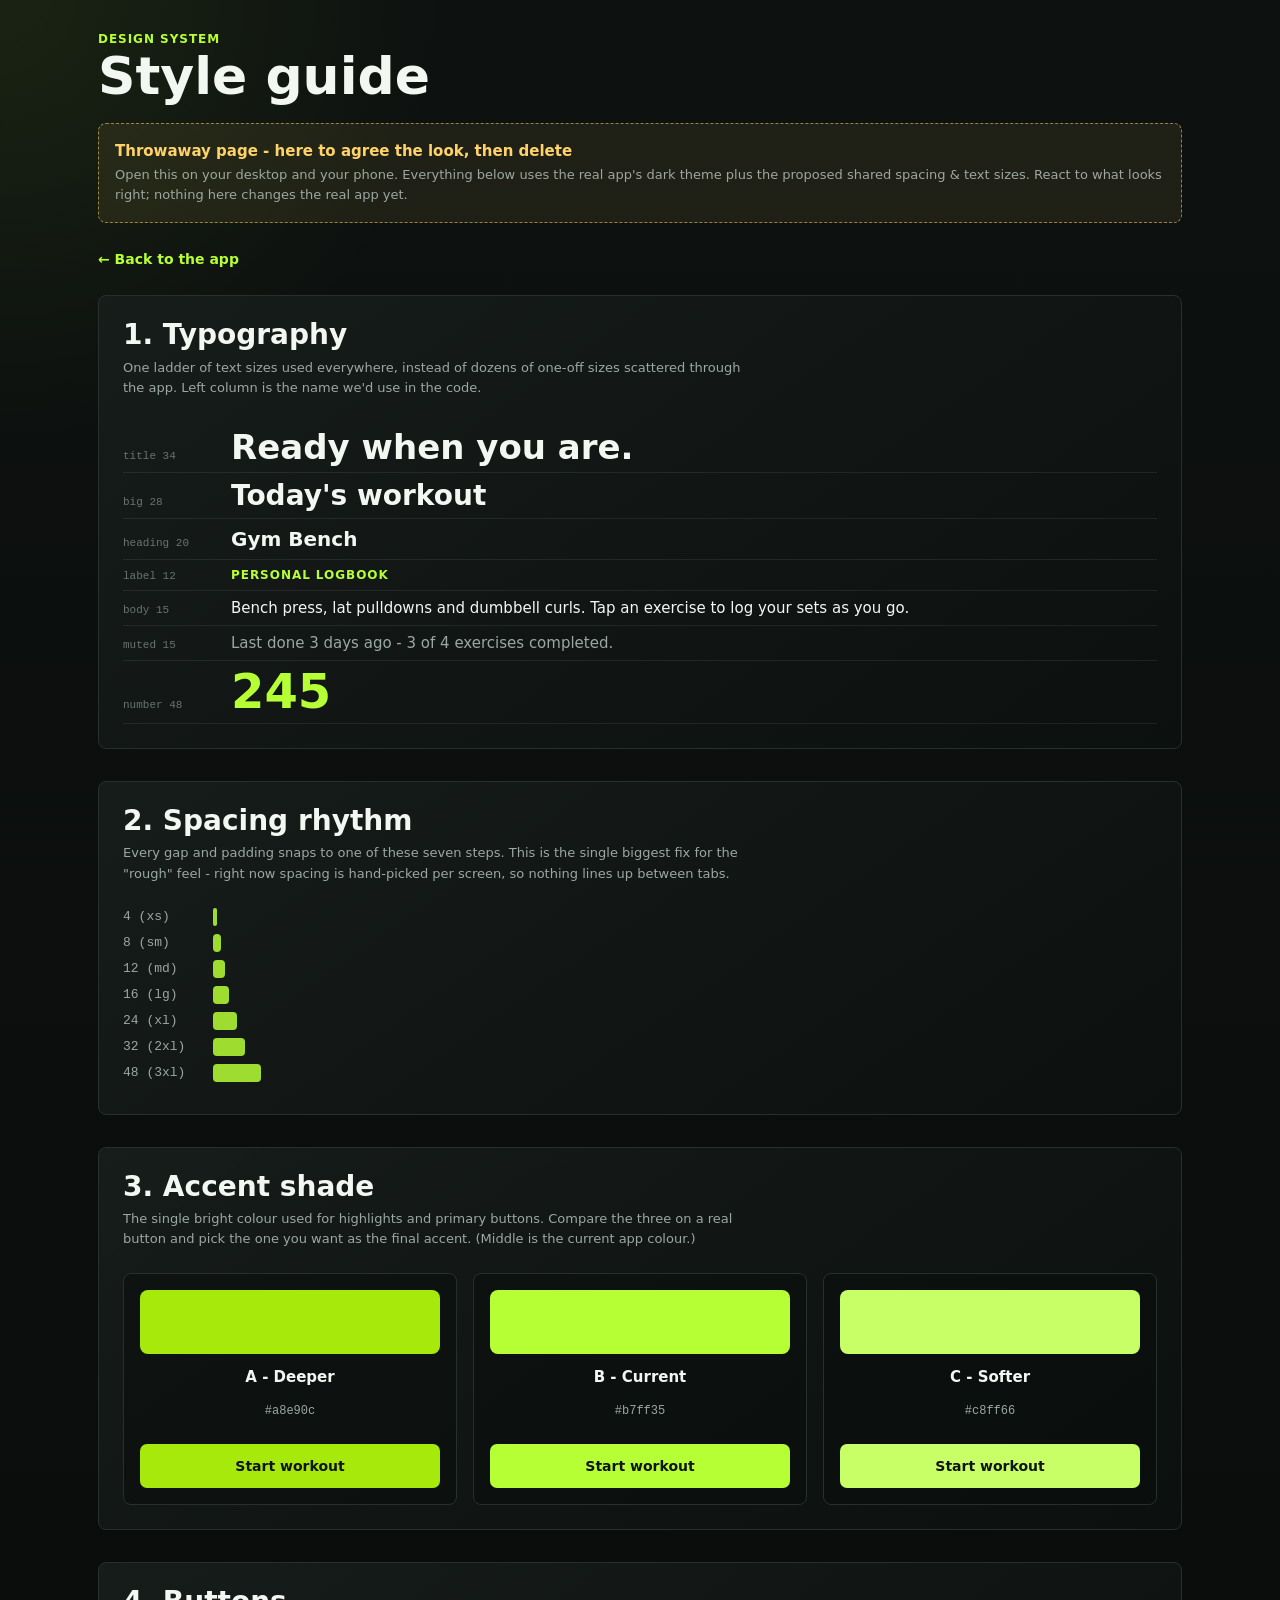
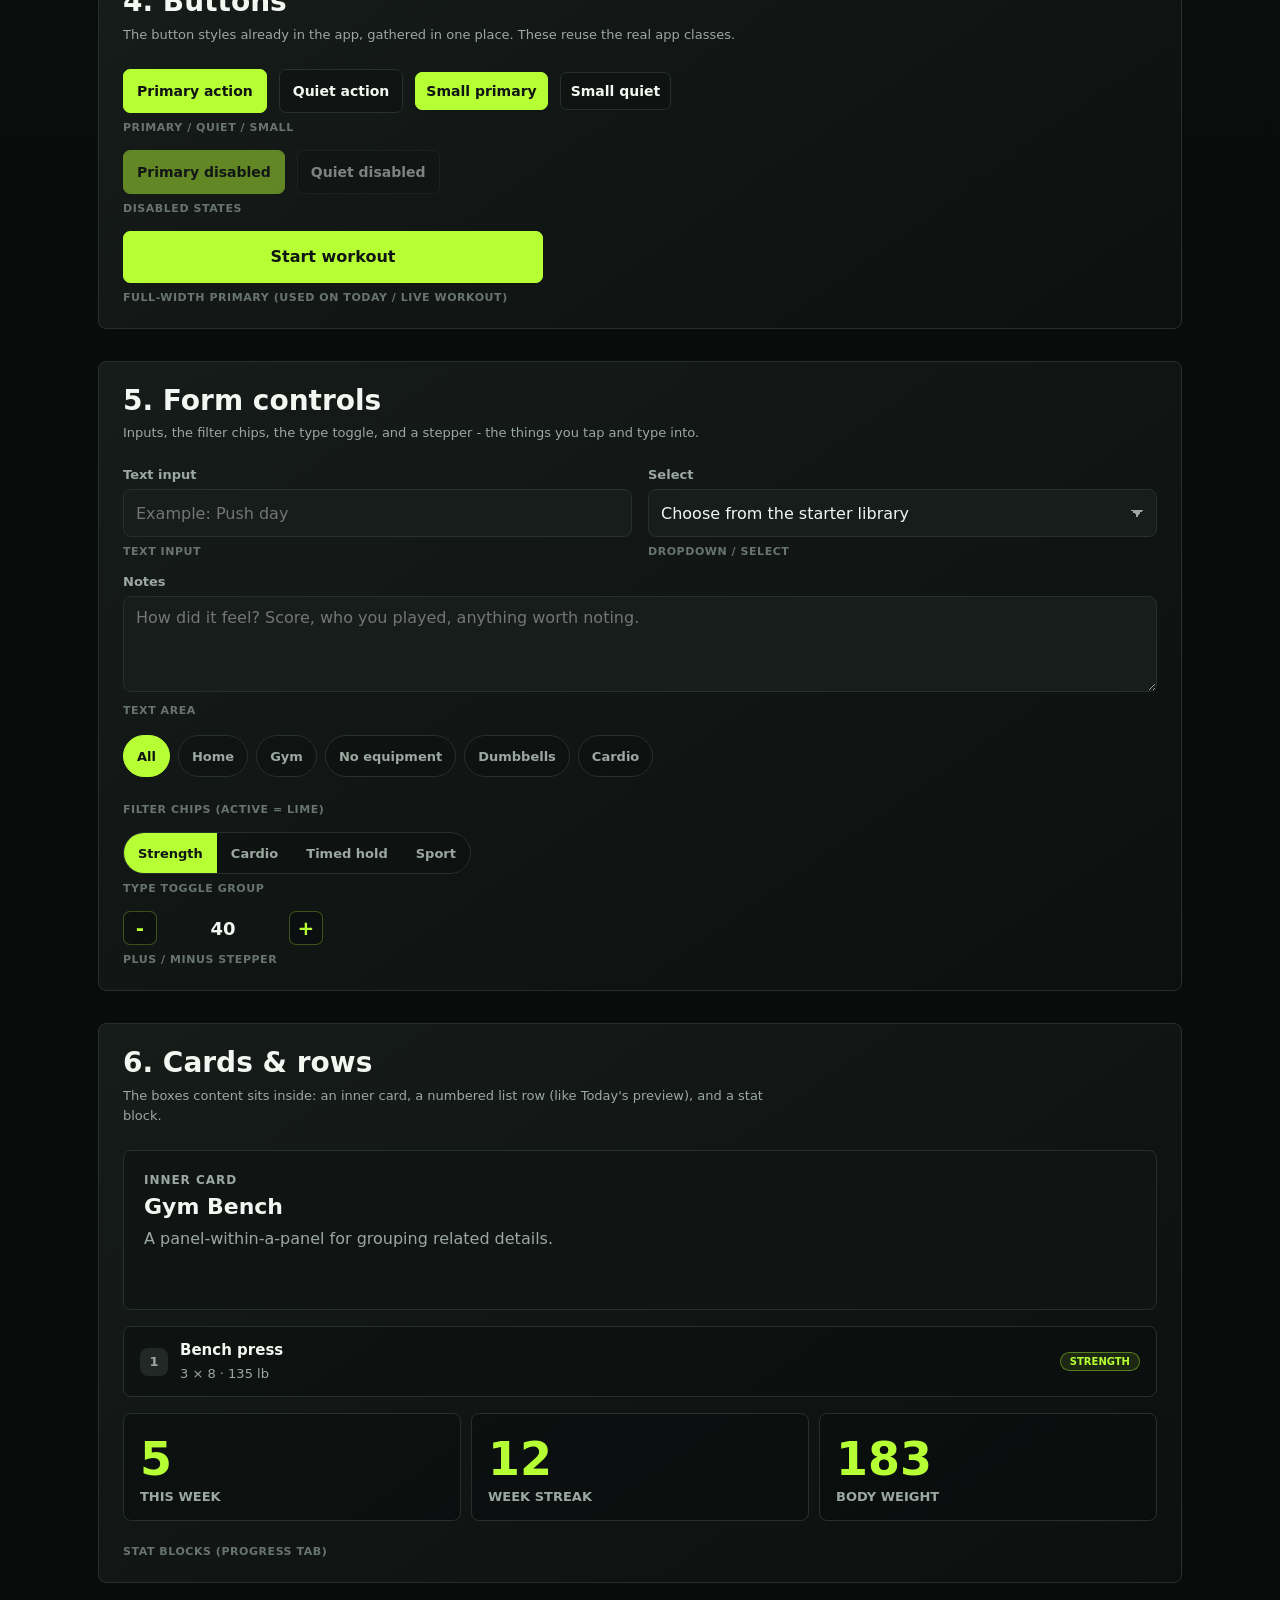
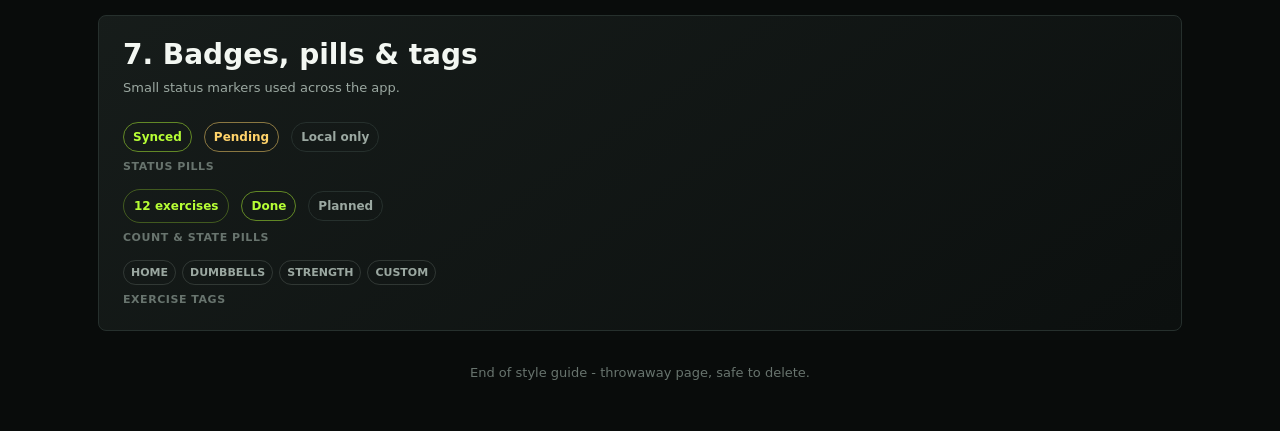
==== styleguide.html @ 44671d29 "Add throwaway style-guide page + temporary in-app banner Step 10 design-system slice: a deletable st" ====
<!doctype html>
<html lang="en">
<head>
  <meta charset="utf-8">
  <meta name="viewport" content="width=device-width, initial-scale=1, viewport-fit=cover">
  <title>Style guide (throwaway) - Training Book</title>
  <meta name="theme-color" content="#101413">
  <!--
    ============================================================
    THROWAWAY STYLE-GUIDE PAGE - DELETE AFTER SIGN-OFF.
    This file is NOT part of the real app. It exists only so
    Daniel can agree the shared design tokens (spacing, text
    sizes, accent shade, button/card/form styles) on desktop
    and phone before they are rolled out screen by screen.
    To remove later: delete this file AND the temporary
    "View style guide" banner block in index.html.
    ============================================================
  -->
  <link rel="stylesheet" href="styles.css?v=2026.06.20-styleguide">
  <style>
    /* ---- Proposed shared tokens (the whole point of this page) ---- */
    :root {
      /* Spacing rhythm - everything snaps to one of these */
      --sg-space-1: 4px;
      --sg-space-2: 8px;
      --sg-space-3: 12px;
      --sg-space-4: 16px;
      --sg-space-5: 24px;
      --sg-space-6: 32px;
      --sg-space-7: 48px;

      /* Text-size scale */
      --sg-text-label: 12px;
      --sg-text-small: 13px;
      --sg-text-body: 15px;
      --sg-text-heading: 20px;
      --sg-text-bigheading: 28px;
      --sg-text-title: 34px;
      --sg-text-number: 48px;
    }

    /* page chrome */
    .sg-banner {
      display: flex;
      flex-wrap: wrap;
      align-items: center;
      justify-content: space-between;
      gap: var(--sg-space-3);
      margin-bottom: var(--sg-space-5);
      padding: var(--sg-space-4);
      border: 1px dashed rgba(255, 211, 106, 0.55);
      border-radius: 8px;
      background: rgba(255, 211, 106, 0.08);
    }
    .sg-banner p { margin: 0; }
    .sg-banner .sg-banner-title {
      color: #ffd36a;
      font-weight: 800;
      font-size: var(--sg-text-body);
    }
    .sg-banner .sg-banner-sub {
      color: var(--muted);
      font-size: var(--sg-text-small);
      margin-top: 2px;
    }

    .sg-section {
      margin: 0 0 var(--sg-space-6);
      padding: var(--sg-space-5);
      border: 1px solid var(--line);
      border-radius: 8px;
      background: linear-gradient(145deg, rgba(23, 29, 27, 0.96), rgba(12, 16, 15, 0.98));
    }
    .sg-section > h2 {
      margin: 0 0 var(--sg-space-2);
      font-size: var(--sg-text-bigheading);
      line-height: 1.05;
    }
    .sg-section > .sg-note {
      margin: 0 0 var(--sg-space-5);
      color: var(--muted);
      font-size: var(--sg-text-small);
      max-width: 640px;
    }

    /* a small caption under each demo element */
    .sg-cap {
      display: block;
      margin-top: var(--sg-space-2);
      color: var(--dim);
      font-size: 11px;
      font-weight: 750;
      text-transform: uppercase;
      letter-spacing: 0.05em;
    }

    .sg-row {
      display: flex;
      flex-wrap: wrap;
      align-items: center;
      gap: var(--sg-space-3);
    }
    .sg-stack { display: grid; gap: var(--sg-space-4); }

    /* two-up grid that collapses to one column on phones */
    .sg-grid2 {
      display: grid;
      grid-template-columns: repeat(auto-fit, minmax(260px, 1fr));
      gap: var(--sg-space-4);
    }

    /* typography ladder rows */
    .sg-type-row {
      display: grid;
      grid-template-columns: 92px minmax(0, 1fr);
      gap: var(--sg-space-4);
      align-items: baseline;
      padding: var(--sg-space-2) 0;
      border-bottom: 1px solid rgba(155, 168, 161, 0.12);
    }
    .sg-type-row code {
      color: var(--dim);
      font-size: 11px;
      font-family: ui-monospace, Consolas, monospace;
    }
    .t-title { font-size: var(--sg-text-title); font-weight: 850; line-height: 1; }
    .t-bigheading { font-size: var(--sg-text-bigheading); font-weight: 800; line-height: 1.05; }
    .t-heading { font-size: var(--sg-text-heading); font-weight: 800; }
    .t-body { font-size: var(--sg-text-body); color: var(--text); }
    .t-muted { font-size: var(--sg-text-body); color: var(--muted); }
    .t-label { font-size: var(--sg-text-label); font-weight: 800; letter-spacing: 0.08em; text-transform: uppercase; color: var(--accent); }
    .t-number { font-size: var(--sg-text-number); font-weight: 850; color: var(--accent); line-height: 0.95; }

    /* spacing swatches */
    .sg-space-row {
      display: flex;
      align-items: center;
      gap: var(--sg-space-3);
      margin-bottom: var(--sg-space-2);
    }
    .sg-space-bar {
      height: 18px;
      border-radius: 4px;
      background: var(--accent);
      opacity: 0.85;
    }
    .sg-space-row code {
      color: var(--muted);
      font-size: var(--sg-text-small);
      font-family: ui-monospace, Consolas, monospace;
      min-width: 78px;
    }

    /* accent comparison swatches */
    .sg-accent-card {
      padding: var(--sg-space-4);
      border: 1px solid var(--line);
      border-radius: 8px;
      background: rgba(9, 12, 11, 0.5);
      text-align: center;
    }
    .sg-accent-chip {
      height: 64px;
      border-radius: 8px;
      margin-bottom: var(--sg-space-3);
    }
    .sg-accent-card button {
      width: 100%;
      min-height: 44px;
      border: none;
      border-radius: 7px;
      color: #101413;
      font-weight: 800;
      font-size: 14px;
      cursor: pointer;
    }
    .sg-accent-name { font-weight: 800; font-size: var(--sg-text-body); margin: 0 0 2px; }
    .sg-accent-hex { color: var(--muted); font-size: 12px; font-family: ui-monospace, Consolas, monospace; }

    /* list row sample */
    .sg-listrow {
      display: flex;
      align-items: center;
      gap: var(--sg-space-3);
      padding: var(--sg-space-3) var(--sg-space-4);
      border: 1px solid var(--line);
      border-radius: 8px;
      background: rgba(9, 12, 11, 0.44);
    }
    .sg-listrow .sg-listrow-num {
      flex: 0 0 auto;
      width: 28px; height: 28px;
      display: grid; place-items: center;
      border-radius: 8px;
      background: rgba(155, 168, 161, 0.14);
      color: var(--muted);
      font-weight: 800; font-size: 13px;
    }
    .sg-listrow .sg-listrow-main { min-width: 0; flex: 1; }
    .sg-listrow .sg-listrow-name { margin: 0; font-weight: 700; font-size: var(--sg-text-body); }
    .sg-listrow .sg-listrow-meta { margin: 2px 0 0; color: var(--muted); font-size: var(--sg-text-small); }

    /* a demo stepper that mirrors the app's stepper */
    .sg-stepper {
      display: grid;
      grid-template-columns: 34px minmax(0, 1fr) 34px;
      gap: var(--sg-space-2);
      align-items: center;
      max-width: 200px;
    }
    .sg-stepper button {
      min-height: 34px;
      border: 1px solid rgba(183, 255, 53, 0.28);
      border-radius: 7px;
      background: rgba(9, 12, 11, 0.55);
      color: var(--accent);
      font-size: 20px; font-weight: 900;
      cursor: pointer;
    }
    .sg-stepper strong { text-align: center; font-size: 18px; font-weight: 900; }

    .sg-toplink { margin-bottom: var(--sg-space-5); }
  </style>
</head>
<body>
  <div class="app-shell" style="padding-bottom:48px;">

    <header class="topbar">
      <div>
        <p class="eyebrow">Design system</p>
        <h1>Style guide</h1>
      </div>
    </header>

    <div class="sg-banner">
      <div>
        <p class="sg-banner-title">Throwaway page - here to agree the look, then delete</p>
        <p class="sg-banner-sub">Open this on your desktop and your phone. Everything below uses the real app's dark theme plus the proposed shared spacing &amp; text sizes. React to what looks right; nothing here changes the real app yet.</p>
      </div>
    </div>

    <p class="sg-toplink"><a class="lw-back" href="index.html" style="color:var(--accent);font-weight:800;text-decoration:none;">&larr; Back to the app</a></p>

    <!-- 1. TYPOGRAPHY -->
    <section class="sg-section">
      <h2>1. Typography</h2>
      <p class="sg-note">One ladder of text sizes used everywhere, instead of dozens of one-off sizes scattered through the app. Left column is the name we'd use in the code.</p>
      <div class="sg-type-row"><code>title 34</code><div class="t-title">Ready when you are.</div></div>
      <div class="sg-type-row"><code>big 28</code><div class="t-bigheading">Today's workout</div></div>
      <div class="sg-type-row"><code>heading 20</code><div class="t-heading">Gym Bench</div></div>
      <div class="sg-type-row"><code>label 12</code><div class="t-label">Personal logbook</div></div>
      <div class="sg-type-row"><code>body 15</code><div class="t-body">Bench press, lat pulldowns and dumbbell curls. Tap an exercise to log your sets as you go.</div></div>
      <div class="sg-type-row"><code>muted 15</code><div class="t-muted">Last done 3 days ago - 3 of 4 exercises completed.</div></div>
      <div class="sg-type-row"><code>number 48</code><div class="t-number">245</div></div>
    </section>

    <!-- 2. SPACING -->
    <section class="sg-section">
      <h2>2. Spacing rhythm</h2>
      <p class="sg-note">Every gap and padding snaps to one of these seven steps. This is the single biggest fix for the "rough" feel - right now spacing is hand-picked per screen, so nothing lines up between tabs.</p>
      <div class="sg-space-row"><code>4 (xs)</code><div class="sg-space-bar" style="width:4px;"></div></div>
      <div class="sg-space-row"><code>8 (sm)</code><div class="sg-space-bar" style="width:8px;"></div></div>
      <div class="sg-space-row"><code>12 (md)</code><div class="sg-space-bar" style="width:12px;"></div></div>
      <div class="sg-space-row"><code>16 (lg)</code><div class="sg-space-bar" style="width:16px;"></div></div>
      <div class="sg-space-row"><code>24 (xl)</code><div class="sg-space-bar" style="width:24px;"></div></div>
      <div class="sg-space-row"><code>32 (2xl)</code><div class="sg-space-bar" style="width:32px;"></div></div>
      <div class="sg-space-row"><code>48 (3xl)</code><div class="sg-space-bar" style="width:48px;"></div></div>
    </section>

    <!-- 3. ACCENT -->
    <section class="sg-section">
      <h2>3. Accent shade</h2>
      <p class="sg-note">The single bright colour used for highlights and primary buttons. Compare the three on a real button and pick the one you want as the final accent. (Middle is the current app colour.)</p>
      <div class="sg-grid2">
        <div class="sg-accent-card">
          <div class="sg-accent-chip" style="background:#a8e90c;"></div>
          <p class="sg-accent-name">A - Deeper</p>
          <p class="sg-accent-hex">#a8e90c</p>
          <div style="height:12px;"></div>
          <button style="background:#a8e90c;">Start workout</button>
        </div>
        <div class="sg-accent-card">
          <div class="sg-accent-chip" style="background:#b7ff35;"></div>
          <p class="sg-accent-name">B - Current</p>
          <p class="sg-accent-hex">#b7ff35</p>
          <div style="height:12px;"></div>
          <button style="background:#b7ff35;">Start workout</button>
        </div>
        <div class="sg-accent-card">
          <div class="sg-accent-chip" style="background:#c8ff66;"></div>
          <p class="sg-accent-name">C - Softer</p>
          <p class="sg-accent-hex">#c8ff66</p>
          <div style="height:12px;"></div>
          <button style="background:#c8ff66;">Start workout</button>
        </div>
      </div>
    </section>

    <!-- 4. BUTTONS -->
    <section class="sg-section">
      <h2>4. Buttons</h2>
      <p class="sg-note">The button styles already in the app, gathered in one place. These reuse the real app classes.</p>
      <div class="sg-stack">
        <div>
          <div class="sg-row">
            <button class="primary-button" type="button">Primary action</button>
            <button class="quiet-button" type="button">Quiet action</button>
            <button class="primary-button small-button" type="button">Small primary</button>
            <button class="quiet-button small-button" type="button">Small quiet</button>
          </div>
          <span class="sg-cap">Primary / quiet / small</span>
        </div>
        <div>
          <div class="sg-row">
            <button class="primary-button" type="button" disabled>Primary disabled</button>
            <button class="quiet-button" type="button" disabled>Quiet disabled</button>
          </div>
          <span class="sg-cap">Disabled states</span>
        </div>
        <div>
          <button class="primary-button today-start-button" type="button" style="max-width:420px;">Start workout</button>
          <span class="sg-cap">Full-width primary (used on Today / live workout)</span>
        </div>
      </div>
    </section>

    <!-- 5. FORM CONTROLS -->
    <section class="sg-section">
      <h2>5. Form controls</h2>
      <p class="sg-note">Inputs, the filter chips, the type toggle, and a stepper - the things you tap and type into.</p>
      <div class="sg-grid2">
        <div>
          <label for="sg-input">Text input</label>
          <input id="sg-input" type="text" placeholder="Example: Push day" autocomplete="off">
          <span class="sg-cap">Text input</span>
        </div>
        <div>
          <label for="sg-select">Select</label>
          <select id="sg-select">
            <option>Choose from the starter library</option>
            <option>Bench press</option>
            <option>Lat pulldown</option>
          </select>
          <span class="sg-cap">Dropdown / select</span>
        </div>
      </div>

      <div style="margin-top:16px;">
        <label for="sg-textarea">Notes</label>
        <textarea id="sg-textarea" placeholder="How did it feel? Score, who you played, anything worth noting."></textarea>
        <span class="sg-cap">Text area</span>
      </div>

      <div style="margin-top:16px;">
        <div class="filter-strip" aria-label="Example filters">
          <button class="filter-chip is-active" type="button">All</button>
          <button class="filter-chip" type="button">Home</button>
          <button class="filter-chip" type="button">Gym</button>
          <button class="filter-chip" type="button">No equipment</button>
          <button class="filter-chip" type="button">Dumbbells</button>
          <button class="filter-chip" type="button">Cardio</button>
        </div>
        <span class="sg-cap">Filter chips (active = lime)</span>
      </div>

      <div style="margin-top:16px;">
        <div class="type-toggle" role="group" aria-label="Example type">
          <button type="button" class="type-option is-active">Strength</button>
          <button type="button" class="type-option">Cardio</button>
          <button type="button" class="type-option">Timed hold</button>
          <button type="button" class="type-option">Sport</button>
        </div>
        <span class="sg-cap">Type toggle group</span>
      </div>

      <div style="margin-top:16px;">
        <div class="sg-stepper">
          <button type="button">-</button>
          <strong>40</strong>
          <button type="button">+</button>
        </div>
        <span class="sg-cap">Plus / minus stepper</span>
      </div>
    </section>

    <!-- 6. CARDS, PANELS, LIST ROWS -->
    <section class="sg-section">
      <h2>6. Cards &amp; rows</h2>
      <p class="sg-note">The boxes content sits inside: an inner card, a numbered list row (like Today's preview), and a stat block.</p>
      <div class="sg-stack">
        <div class="preview-card">
          <p class="eyebrow">Inner card</p>
          <h3 style="margin-top:6px;">Gym Bench</h3>
          <p style="margin:6px 0 0;">A panel-within-a-panel for grouping related details.</p>
        </div>

        <div class="sg-listrow">
          <span class="sg-listrow-num">1</span>
          <div class="sg-listrow-main">
            <p class="sg-listrow-name">Bench press</p>
            <p class="sg-listrow-meta">3 &times; 8 &middot; 135 lb</p>
          </div>
          <span class="today-pv-tag" style="font-size:10px;font-weight:800;color:var(--accent);background:rgba(183,255,53,0.1);border:1px solid rgba(183,255,53,0.4);border-radius:999px;padding:3px 9px;">STRENGTH</span>
        </div>

        <div class="quick-stats" style="margin-top:0;">
          <div>
            <span class="stat-number">5</span>
            <span class="stat-label">This week</span>
          </div>
          <div>
            <span class="stat-number">12</span>
            <span class="stat-label">Week streak</span>
          </div>
          <div>
            <span class="stat-number">183</span>
            <span class="stat-label">Body weight</span>
          </div>
        </div>
        <span class="sg-cap">Stat blocks (Progress tab)</span>
      </div>
    </section>

    <!-- 7. BADGES / PILLS / TAGS -->
    <section class="sg-section">
      <h2>7. Badges, pills &amp; tags</h2>
      <p class="sg-note">Small status markers used across the app.</p>
      <div class="sg-stack">
        <div>
          <div class="sg-row">
            <span class="connection-badge good">Synced</span>
            <span class="connection-badge warn">Pending</span>
            <span class="connection-badge">Local only</span>
          </div>
          <span class="sg-cap">Status pills</span>
        </div>
        <div>
          <div class="sg-row">
            <span class="library-count">12 exercises</span>
            <span class="workout-card-status good">Done</span>
            <span class="workout-card-status">Planned</span>
          </div>
          <span class="sg-cap">Count &amp; state pills</span>
        </div>
        <div>
          <div class="tag-row">
            <span class="exercise-tag">Home</span>
            <span class="exercise-tag">Dumbbells</span>
            <span class="exercise-tag">Strength</span>
            <span class="exercise-tag">Custom</span>
          </div>
          <span class="sg-cap">Exercise tags</span>
        </div>
      </div>
    </section>

    <p style="text-align:center;color:var(--dim);font-size:13px;margin:8px 0 0;">End of style guide - throwaway page, safe to delete.</p>

  </div>
</body>
</html>
---- styles.css ----
:root {
  color-scheme: dark;
  --bg: #090c0b;
  --panel: #101413;
  --panel-2: #171d1b;
  --line: #26302d;
  --text: #f3f7f2;
  --muted: #9ba8a1;
  --dim: #68746e;
  --accent: #b7ff35;
  --accent-2: #74d95a;
  --danger: #ff6b6b;
  --shadow: 0 20px 70px rgba(0, 0, 0, 0.32);
  font-family: Inter, ui-sans-serif, system-ui, -apple-system, BlinkMacSystemFont, "Segoe UI", sans-serif;
}

* {
  box-sizing: border-box;
}

html {
  min-height: 100%;
  background: var(--bg);
}

body {
  min-height: 100%;
  margin: 0;
  background:
    radial-gradient(circle at top left, rgba(183, 255, 53, 0.08), transparent 28rem),
    linear-gradient(180deg, #0d1110 0%, var(--bg) 55%);
  color: var(--text);
}

button {
  font: inherit;
}

input,
textarea,
select {
  width: 100%;
  max-width: 100%;
  border: 1px solid var(--line);
  border-radius: 8px;
  background: var(--panel-2);
  color: var(--text);
  font: inherit;
  padding: 11px 12px;
}

input {
  min-height: 48px;
}

select {
  min-height: 48px;
  appearance: none;
  background:
    linear-gradient(45deg, transparent 50%, var(--muted) 50%) right 18px center / 7px 7px no-repeat,
    linear-gradient(135deg, var(--muted) 50%, transparent 50%) right 13px center / 7px 7px no-repeat,
    var(--panel-2);
}

textarea {
  min-height: 96px;
  resize: vertical;
}

label {
  display: block;
  margin-bottom: 7px;
  color: var(--muted);
  font-size: 13px;
  font-weight: 750;
}

.app-shell {
  width: min(1120px, 100%);
  min-height: 100svh;
  margin: 0 auto;
  padding: calc(18px + env(safe-area-inset-top)) 18px calc(92px + env(safe-area-inset-bottom));
}

.topbar {
  position: relative;
  display: flex;
  align-items: flex-start;
  justify-content: space-between;
  gap: 16px;
  margin-bottom: 22px;
}

.eyebrow,
.card-kicker,
.date-label {
  margin: 0;
  color: var(--accent);
  font-size: 12px;
  font-weight: 800;
  letter-spacing: 0.08em;
  text-transform: uppercase;
}

h1,
h2,
h3,
p {
  overflow-wrap: anywhere;
}

h1 {
  margin: 3px 0 0;
  font-size: clamp(30px, 7vw, 52px);
  line-height: 0.95;
  letter-spacing: 0;
}

h2 {
  margin: 10px 0 10px;
  font-size: clamp(32px, 8vw, 72px);
  line-height: 0.95;
  letter-spacing: 0;
}

h3 {
  margin: 8px 0 8px;
  font-size: 22px;
  line-height: 1.05;
  letter-spacing: 0;
}

p {
  line-height: 1.55;
}

.sync-menu {
  position: relative;
  display: grid;
  justify-items: end;
}

.sync-pill {
  display: inline-flex;
  align-items: center;
  gap: 8px;
  min-height: 34px;
  padding: 8px 11px;
  border: 1px solid var(--line);
  border-radius: 999px;
  background: rgba(16, 20, 19, 0.82);
  color: var(--muted);
  cursor: pointer;
  font-size: 13px;
  white-space: nowrap;
}

.sync-pill:disabled {
  cursor: wait;
  opacity: 0.78;
}

.sync-pill:focus-visible {
  outline: 2px solid var(--accent);
  outline-offset: 2px;
}

.sync-pill.good {
  border-color: rgba(183, 255, 53, 0.42);
  color: var(--text);
}

.sync-pill.warn {
  border-color: rgba(255, 211, 106, 0.5);
  color: #ffd36a;
}

.sync-dot {
  width: 8px;
  height: 8px;
  border-radius: 50%;
  background: var(--dim);
}

.sync-pill.good .sync-dot {
  background: var(--accent);
}

.sync-pill.warn .sync-dot {
  background: #ffd36a;
}

.sync-panel {
  position: absolute;
  z-index: 10;
  top: calc(100% + 10px);
  right: 0;
  width: min(360px, calc(100vw - 24px));
  padding: 14px;
  border: 1px solid var(--line);
  border-radius: 8px;
  background: rgba(16, 20, 19, 0.98);
  box-shadow: var(--shadow);
}

.sync-panel[hidden] {
  display: none;
}

.sync-panel-head {
  display: flex;
  align-items: flex-start;
  justify-content: space-between;
  gap: 12px;
  margin-bottom: 12px;
}

.sync-panel-head h2 {
  margin: 4px 0 0;
  font-size: 24px;
  line-height: 1;
}

.app-version {
  max-width: 148px;
  color: var(--muted);
  font-size: 11px;
  font-weight: 800;
  line-height: 1.25;
  text-align: right;
}

.sync-panel .sync-status {
  margin: 0 0 12px;
}

.sync-panel-actions {
  display: grid;
  grid-template-columns: repeat(2, minmax(0, 1fr));
  gap: 8px;
}

.sync-panel-foot {
  margin-top: 10px;
  padding-top: 10px;
  border-top: 1px solid rgba(155, 168, 161, 0.18);
}

.sync-panel-foot .quiet-button {
  width: 100%;
}

.sync-panel button:disabled {
  cursor: not-allowed;
  opacity: 0.45;
}

.screen-stack {
  display: grid;
}

.screen {
  display: none;
  grid-area: 1 / 1;
}

.screen.is-active {
  display: block;
}

.hero-panel,
.blank-panel,
.library-panel,
.log-panel,
.history-panel,
.plan-panel {
  border: 1px solid var(--line);
  border-radius: 8px;
  background: linear-gradient(145deg, rgba(23, 29, 27, 0.96), rgba(12, 16, 15, 0.98));
  box-shadow: var(--shadow);
}

.hero-panel {
  min-height: 390px;
  padding: clamp(22px, 6vw, 54px);
}

.hero-copy {
  max-width: 620px;
  margin: 0;
  color: var(--muted);
  font-size: 18px;
}

.quick-stats {
  display: grid;
  grid-template-columns: repeat(3, minmax(0, 1fr));
  gap: 10px;
  margin-top: 34px;
}

.quick-stats > div {
  min-height: 104px;
  padding: 16px;
  border: 1px solid var(--line);
  border-radius: 8px;
  background: rgba(9, 12, 11, 0.55);
}

.stat-number {
  display: block;
  color: var(--accent);
  font-size: clamp(34px, 8vw, 58px);
  font-weight: 850;
  line-height: 0.95;
}

.stat-label {
  display: block;
  margin-top: 7px;
  color: var(--muted);
  font-size: 13px;
  font-weight: 700;
  text-transform: uppercase;
}

.section-row {
  display: grid;
  grid-template-columns: repeat(2, minmax(0, 1fr));
  gap: 12px;
  margin-top: 12px;
}

.preview-card {
  min-height: 160px;
  padding: 20px;
  border: 1px solid var(--line);
  border-radius: 8px;
  background: var(--panel);
}

.preview-card p,
.blank-panel p {
  margin: 0;
  color: var(--muted);
}

.sync-test-panel {
  margin-top: 12px;
  padding: 20px;
  border: 1px solid var(--line);
  border-radius: 8px;
  background: var(--panel);
}

.panel-heading {
  display: flex;
  align-items: flex-start;
  justify-content: space-between;
  gap: 12px;
  margin-bottom: 16px;
}

.connection-badge {
  display: inline-flex;
  align-items: center;
  min-height: 30px;
  padding: 6px 9px;
  border: 1px solid var(--line);
  border-radius: 999px;
  color: var(--muted);
  font-size: 12px;
  font-weight: 800;
  white-space: nowrap;
}

.connection-badge.good {
  border-color: rgba(183, 255, 53, 0.48);
  color: var(--accent);
}

.connection-badge.warn {
  border-color: rgba(255, 211, 106, 0.5);
  color: #ffd36a;
}

.field-group {
  min-width: 0;
  margin-bottom: 14px;
}

.sync-grid {
  display: grid;
  grid-template-columns: minmax(0, 1fr) auto;
  gap: 12px;
  align-items: end;
}

.sync-actions {
  display: flex;
  gap: 8px;
}

.sync-actions-wide {
  flex-wrap: wrap;
  margin-top: 4px;
}

.primary-button,
.quiet-button {
  min-height: 44px;
  border: 1px solid var(--line);
  border-radius: 7px;
  font: inherit;
  font-size: 14px;
  font-weight: 800;
  cursor: pointer;
  padding: 10px 13px;
}

.primary-button {
  border-color: var(--accent);
  background: var(--accent);
  color: #101413;
}

.quiet-button {
  background: rgba(9, 12, 11, 0.35);
  color: var(--text);
}

.sync-status {
  min-height: 46px;
  margin-top: 14px;
  padding: 11px 12px;
  border-left: 3px solid var(--line);
  background: rgba(9, 12, 11, 0.42);
  color: var(--muted);
  line-height: 1.4;
}

.sync-status.good {
  border-left-color: var(--accent);
  color: var(--accent);
}

.sync-status.warn {
  border-left-color: #ffd36a;
  color: #ffd36a;
}

.sync-status.bad {
  border-left-color: var(--danger);
  color: var(--danger);
}

.saved-list-wrap {
  margin-top: 16px;
}

.saved-list-title {
  margin: 0 0 8px;
  color: var(--muted);
  font-size: 13px;
  font-weight: 800;
  text-transform: uppercase;
}

.saved-list {
  display: grid;
  gap: 8px;
}

.empty-list {
  margin: 0;
  color: var(--dim);
}

.saved-entry {
  padding: 12px;
  border: 1px solid var(--line);
  border-radius: 8px;
  background: rgba(9, 12, 11, 0.35);
}

.saved-entry p {
  margin: 0 0 5px;
  color: var(--text);
  line-height: 1.35;
}

.saved-entry span {
  color: var(--dim);
  font-size: 12px;
  font-weight: 750;
}

.blank-panel {
  min-height: min(560px, calc(100svh - 142px));
  padding: clamp(24px, 7vw, 64px);
}

.library-panel {
  min-height: min(680px, calc(100svh - 142px));
  padding: clamp(18px, 5vw, 42px);
}

.log-panel {
  min-height: min(720px, calc(100svh - 142px));
  padding: clamp(18px, 5vw, 42px);
}

.library-heading {
  display: flex;
  align-items: flex-start;
  justify-content: space-between;
  gap: 16px;
  margin-bottom: 18px;
}

.library-heading h2 {
  margin-bottom: 8px;
}

.library-copy {
  max-width: 620px;
  margin: 0;
  color: var(--muted);
  font-size: 16px;
}

.log-heading {
  display: grid;
  grid-template-columns: minmax(0, 1fr) auto;
  gap: 16px;
  align-items: start;
  margin-bottom: 18px;
}

.log-heading h2 {
  margin-bottom: 8px;
}

.log-copy {
  margin: 0;
  color: var(--muted);
  font-size: 16px;
}

.workout-progress {
  min-width: 138px;
  padding: 13px 14px;
  border: 1px solid rgba(183, 255, 53, 0.24);
  border-radius: 8px;
  background: rgba(9, 12, 11, 0.48);
  text-align: right;
}

.workout-progress span:first-child {
  display: block;
  color: var(--accent);
  font-size: 34px;
  font-weight: 900;
  line-height: 0.95;
}

.workout-progress span:last-child {
  display: block;
  margin-top: 7px;
  color: var(--muted);
  font-size: 12px;
  font-weight: 800;
  text-transform: uppercase;
}

.workout-tools {
  display: grid;
  grid-template-columns: minmax(160px, 0.8fr) minmax(220px, 1fr) auto;
  gap: 12px;
  align-items: end;
  margin-bottom: 14px;
}

.workout-tools .field-group {
  margin-bottom: 0;
}

.active-workout-list {
  display: grid;
  gap: 12px;
}

.empty-workout {
  min-height: 210px;
  padding: 22px;
  border: 1px dashed rgba(155, 168, 161, 0.36);
  border-radius: 8px;
  background: rgba(9, 12, 11, 0.34);
}

.empty-workout h3,
.empty-workout p {
  max-width: 520px;
}

.empty-workout p:last-child {
  margin: 0;
  color: var(--muted);
}

.workout-card {
  padding: 14px;
  border: 1px solid var(--line);
  border-radius: 8px;
  background: rgba(9, 12, 11, 0.44);
}

.workout-card-top {
  display: grid;
  grid-template-columns: 76px minmax(0, 1fr) auto;
  gap: 12px;
  align-items: start;
  margin-bottom: 14px;
}

.workout-card-top h3 {
  margin-top: 2px;
  font-size: 21px;
}

.workout-card-top p {
  margin: 0;
  color: var(--muted);
  font-size: 13px;
  font-weight: 750;
}

.mini-exercise-art {
  display: grid;
  aspect-ratio: 1;
  place-items: center;
  border: 1px solid rgba(183, 255, 53, 0.18);
  border-radius: 8px;
  background: rgba(16, 20, 19, 0.9);
}

.mini-exercise-art svg {
  width: 88%;
  height: 88%;
}

.mini-exercise-art path,
.mini-exercise-art line,
.mini-exercise-art circle,
.mini-exercise-art polyline,
.mini-exercise-art rect {
  fill: none;
  stroke: var(--accent);
  stroke-width: 3.4;
  stroke-linecap: round;
  stroke-linejoin: round;
}

.workout-card-status {
  display: inline-flex;
  align-items: center;
  min-height: 30px;
  padding: 6px 9px;
  border: 1px solid var(--line);
  border-radius: 999px;
  color: var(--muted);
  font-size: 12px;
  font-weight: 850;
  white-space: nowrap;
}

.workout-card-status.good {
  border-color: rgba(183, 255, 53, 0.48);
  color: var(--accent);
}

.set-table {
  display: grid;
  gap: 8px;
}

.set-row {
  display: grid;
  grid-template-columns: 64px minmax(72px, 1fr) minmax(86px, 1fr) 86px;
  gap: 8px;
  align-items: end;
  padding: 10px;
  border: 1px solid rgba(155, 168, 161, 0.18);
  border-radius: 8px;
  background: rgba(16, 20, 19, 0.58);
}

.set-number {
  align-self: center;
  color: var(--muted);
  font-size: 12px;
  font-weight: 850;
  text-transform: uppercase;
}

.set-row label,
.cardio-row label {
  margin: 0;
}

.set-row label span,
.cardio-row label {
  display: block;
  margin-bottom: 6px;
  color: var(--muted);
  font-size: 12px;
  font-weight: 850;
  text-transform: uppercase;
}

.set-row input {
  min-height: 44px;
}

.done-toggle {
  display: grid;
  grid-template-columns: 22px minmax(0, 1fr);
  gap: 7px;
  align-items: center;
  min-height: 44px;
  padding: 9px;
  border: 1px solid var(--line);
  border-radius: 8px;
  background: rgba(9, 12, 11, 0.38);
}

.done-toggle input {
  width: 18px;
  min-height: 18px;
  accent-color: var(--accent);
}

.done-toggle span {
  margin: 0;
  color: var(--text);
}

.cardio-row {
  max-width: 260px;
}

.difficulty-row {
  display: flex;
  align-items: center;
  gap: 12px;
  margin-top: 12px;
}

.difficulty-row label {
  display: flex;
  align-items: center;
  gap: 6px;
  margin: 0;
  color: var(--muted);
  font-size: 13px;
  font-weight: 750;
}

.difficulty-value {
  color: var(--accent);
  font-weight: 900;
}

.difficulty-row input[type="range"] {
  flex: 1;
  max-width: 150px;
  height: 6px;
  padding: 0;
  appearance: none;
  background: transparent;
  cursor: pointer;
}

.difficulty-row input[type="range"]::-webkit-slider-thumb {
  appearance: none;
  width: 18px;
  height: 18px;
  border-radius: 50%;
  background: var(--accent);
  cursor: pointer;
  box-shadow: 0 2px 8px rgba(0, 0, 0, 0.3);
}

.difficulty-row input[type="range"]::-moz-range-thumb {
  width: 18px;
  height: 18px;
  border-radius: 50%;
  background: var(--accent);
  cursor: pointer;
  border: none;
  box-shadow: 0 2px 8px rgba(0, 0, 0, 0.3);
}

.difficulty-row input[type="range"]::-webkit-slider-runnable-track {
  height: 6px;
  background: var(--line);
  border-radius: 3px;
}

.difficulty-row input[type="range"]::-moz-range-track {
  height: 6px;
  background: var(--line);
  border-radius: 3px;
  border: none;
}

.workout-card-actions,
.workout-footer {
  display: flex;
  gap: 8px;
  align-items: center;
  justify-content: space-between;
  margin-top: 12px;
}

.small-button {
  min-height: 38px;
  padding: 8px 10px;
}

.workout-footer .sync-status {
  flex: 1;
  margin-top: 0;
}

.library-count {
  display: inline-flex;
  align-items: center;
  min-height: 34px;
  padding: 7px 10px;
  border: 1px solid rgba(183, 255, 53, 0.28);
  border-radius: 999px;
  color: var(--accent);
  font-size: 12px;
  font-weight: 850;
  white-space: nowrap;
}

.history-panel,
.plan-panel,
.history-heading {
  display: flex;
  flex-direction: column;
  gap: 16px;
}

.history-actions {
  display: flex;
  gap: 12px;
  flex-wrap: wrap;
}

.history-actions button {
  flex: 1;
  min-width: 180px;
}

.plan-heading p:last-child,
.plan-muted {
  margin: 0;
  color: var(--muted);
}

.plan-grid {
  display: grid;
  grid-template-columns: minmax(0, 1.35fr) minmax(280px, 0.65fr);
  gap: 12px;
}

.plan-card {
  padding: 18px;
  border: 1px solid var(--line);
  border-radius: 8px;
  background: rgba(9, 12, 11, 0.5);
}

.plan-card-head {
  display: flex;
  align-items: flex-start;
  justify-content: space-between;
  gap: 12px;
  margin-bottom: 12px;
}

.plan-save-row {
  display: flex;
  align-items: center;
  gap: 10px;
}

.plan-save-status {
  font-size: 13px;
  color: var(--accent);
  opacity: 0;
  transition: opacity 0.2s ease;
}

.plan-save-status.is-shown {
  opacity: 1;
}

.plan-form {
  display: grid;
  grid-template-columns: repeat(2, minmax(0, 1fr));
  gap: 12px;
}

.plan-form label:last-child {
  grid-column: 1 / -1;
}

.plan-actions {
  display: grid;
  gap: 10px;
  margin-top: 16px;
}

.plan-import-card {
  display: grid;
  gap: 12px;
}

.plan-import-text {
  min-height: 260px;
  font-family: ui-monospace, "SFMono-Regular", Consolas, "Liberation Mono", monospace;
  font-size: 13px;
  line-height: 1.45;
}

.plan-import-actions {
  display: flex;
  gap: 10px;
  flex-wrap: wrap;
}

.plan-import-actions button {
  flex: 1 1 180px;
}

.primary-button:disabled,
.quiet-button:disabled {
  cursor: not-allowed;
  opacity: 0.48;
}

.plan-import-message {
  margin: 0;
  padding: 10px 12px;
  border-left: 3px solid var(--accent);
  background: rgba(183, 255, 53, 0.08);
  color: var(--text);
  font-size: 13px;
  line-height: 1.4;
}

.plan-import-preview {
  max-height: 320px;
  margin: 0;
  overflow: auto;
  white-space: pre-wrap;
  border: 1px solid rgba(155, 168, 161, 0.18);
  border-radius: 8px;
  background: rgba(16, 20, 19, 0.72);
  color: var(--text);
  font: 13px/1.45 ui-monospace, "SFMono-Regular", Consolas, "Liberation Mono", monospace;
  padding: 12px;
}

.plan-week {
  display: grid;
  grid-template-columns: repeat(7, minmax(0, 1fr));
  gap: 8px;
}

.plan-day {
  min-height: 92px;
  padding: 12px;
  border: 1px solid rgba(155, 168, 161, 0.18);
  border-radius: 8px;
  background: rgba(23, 29, 27, 0.58);
}

.plan-day span {
  display: block;
  margin-bottom: 8px;
  color: var(--accent);
  font-size: 12px;
  font-weight: 850;
  text-transform: uppercase;
}

.plan-day strong {
  display: block;
  font-size: 15px;
  line-height: 1.25;
}

.plan-routines {
  display: grid;
  grid-template-columns: repeat(2, minmax(0, 1fr));
  gap: 12px;
}

.plan-routine {
  padding: 14px;
  border: 1px solid rgba(155, 168, 161, 0.18);
  border-radius: 8px;
  background: rgba(23, 29, 27, 0.45);
}

.plan-routine h3 {
  margin-top: 0;
}

.plan-routine ul {
  margin: 12px 0 0;
  padding-left: 18px;
  color: var(--muted);
}

.plan-routine li + li {
  margin-top: 6px;
}

.empty-state {
  color: var(--muted);
  text-align: center;
  padding: 32px 16px;
}

.history-list {
  display: grid;
  gap: 12px;
}

.history-card {
  padding: 14px;
  border: 1px solid var(--line);
  border-radius: 8px;
  background: rgba(9, 12, 11, 0.44);
}

.history-card-head {
  display: flex;
  align-items: flex-start;
  justify-content: space-between;
  gap: 12px;
  margin-bottom: 12px;
}

.history-card-head h3 {
  margin: 5px 0 0;
  font-size: 21px;
}

.history-card-head > span {
  flex: 0 0 auto;
  min-height: 30px;
  padding: 6px 9px;
  border: 1px solid rgba(183, 255, 53, 0.28);
  border-radius: 999px;
  color: var(--accent);
  font-size: 12px;
  font-weight: 850;
  white-space: nowrap;
}

.history-entry-list {
  display: grid;
  gap: 8px;
  margin: 0;
  padding: 0;
  list-style: none;
}

.history-entry-list li {
  display: grid;
  grid-template-columns: minmax(130px, 0.8fr) minmax(0, 1fr) auto;
  gap: 10px;
  align-items: center;
  padding: 10px;
  border: 1px solid rgba(155, 168, 161, 0.18);
  border-radius: 8px;
  background: rgba(16, 20, 19, 0.58);
}

.history-entry-list span:first-child {
  color: var(--text);
  font-weight: 850;
}

.history-entry-list span:nth-child(2) {
  color: var(--muted);
  font-size: 13px;
  font-weight: 750;
}

.history-entry-list strong {
  color: var(--accent);
  font-size: 12px;
  white-space: nowrap;
}

.history-card-button {
  display: block;
  width: 100%;
  padding: 0;
  border: none;
  background: none;
  cursor: pointer;
  text-align: left;
}

.history-detail-panel {
  padding: 18px;
  border: 1px solid var(--line);
  border-radius: 8px;
  background: rgba(9, 12, 11, 0.44);
}

.history-detail-header {
  display: flex;
  align-items: center;
  gap: 12px;
  margin-bottom: 18px;
}

.history-detail-header button {
  flex: 0 0 auto;
  padding: 8px 12px;
}

.history-detail-header h3 {
  margin: 0;
  font-size: 21px;
  flex: 1;
}

.history-detail-body {
  display: grid;
  gap: 24px;
}

.detail-section {
  display: grid;
  gap: 12px;
}

.section-label {
  margin: 0;
  color: var(--muted);
  font-size: 13px;
  font-weight: 800;
  text-transform: uppercase;
  letter-spacing: 0.5px;
}

.detail-field {
  display: grid;
  gap: 6px;
}

.detail-field label {
  margin-bottom: 0;
}

.detail-exercise {
  padding: 12px;
  border: 1px solid rgba(155, 168, 161, 0.18);
  border-radius: 8px;
  background: rgba(16, 20, 19, 0.58);
}

.detail-exercise h5 {
  margin: 0 0 12px;
  font-size: 16px;
  font-weight: 800;
}

.compare-row {
  display: grid;
  grid-template-columns: 1fr 1fr;
  gap: 12px;
  margin-bottom: 12px;
}

.compare-col {
  display: grid;
  gap: 6px;
}

.compare-label {
  margin: 0;
  color: var(--muted);
  font-size: 12px;
  font-weight: 750;
}

.compare-col p:last-child {
  margin: 0;
}

.strength-inputs {
  display: grid;
  grid-template-columns: 1fr 1fr;
  gap: 8px;
}

.strength-inputs label {
  margin-bottom: 0;
  display: flex;
  flex-direction: column;
  gap: 4px;
}

.strength-inputs span {
  font-size: 12px;
}

.exercise-difficulty {
  padding-top: 8px;
  border-top: 1px solid rgba(155, 168, 161, 0.1);
}

.exercise-difficulty label {
  display: flex;
  align-items: center;
  gap: 8px;
  margin-bottom: 0;
}

.exercise-difficulty input[type="range"] {
  flex: 1;
  width: auto;
}

.difficulty-value {
  flex: 0 0 auto;
  color: var(--accent);
  font-weight: 850;
  font-size: 14px;
}

.detail-actions {
  display: flex;
  gap: 12px;
  padding-top: 12px;
  border-top: 1px solid var(--line);
}

.detail-actions button {
  flex: 1;
}

.filter-strip {
  display: flex;
  gap: 8px;
  margin: 0 -2px 18px;
  padding: 2px 2px 8px;
  overflow-x: auto;
  scrollbar-color: var(--line) transparent;
}

.filter-chip {
  flex: 0 0 auto;
  min-height: 42px;
  border: 1px solid var(--line);
  border-radius: 999px;
  background: rgba(9, 12, 11, 0.36);
  color: var(--muted);
  cursor: pointer;
  font-size: 13px;
  font-weight: 850;
  padding: 9px 13px;
  white-space: nowrap;
}

.filter-chip.is-active {
  border-color: var(--accent);
  background: var(--accent);
  color: #101413;
}

.filter-chip:focus-visible {
  outline: 2px solid var(--accent);
  outline-offset: 2px;
}

.exercise-list {
  display: grid;
  grid-template-columns: repeat(2, minmax(0, 1fr));
  gap: 12px;
}

.exercise-card {
  display: grid;
  grid-template-columns: 116px minmax(0, 1fr);
  gap: 14px;
  min-height: 142px;
  padding: 12px;
  border: 1px solid var(--line);
  border-radius: 8px;
  background: rgba(9, 12, 11, 0.44);
}

.exercise-art {
  display: grid;
  aspect-ratio: 1;
  place-items: center;
  border: 1px solid rgba(183, 255, 53, 0.18);
  border-radius: 8px;
  background:
    linear-gradient(145deg, rgba(183, 255, 53, 0.08), transparent),
    rgba(16, 20, 19, 0.9);
}

.exercise-art svg {
  width: 86%;
  height: 86%;
}

.exercise-art path,
.exercise-art line,
.exercise-art circle,
.exercise-art polyline,
.exercise-art rect {
  fill: none;
  stroke: var(--accent);
  stroke-width: 3.4;
  stroke-linecap: round;
  stroke-linejoin: round;
}

.exercise-info {
  min-width: 0;
}

.exercise-info h3 {
  margin-top: 2px;
  font-size: 20px;
}

.exercise-meta {
  margin: 0 0 10px;
  color: var(--muted);
  font-size: 13px;
  font-weight: 750;
}

.tag-row {
  display: flex;
  flex-wrap: wrap;
  gap: 6px;
}

.exercise-tag {
  display: inline-flex;
  align-items: center;
  min-height: 25px;
  padding: 4px 7px;
  border: 1px solid rgba(155, 168, 161, 0.22);
  border-radius: 999px;
  color: var(--muted);
  font-size: 11px;
  font-weight: 850;
  text-transform: uppercase;
}

/* ===== Library: add / edit your own exercises ===== */
.library-add {
  display: flex;
  flex-wrap: wrap;
  align-items: center;
  gap: 8px;
  margin: 14px 0 16px;
  padding: 12px;
  border: 1px solid var(--line);
  border-radius: 8px;
  background: rgba(9, 12, 11, 0.44);
}

.library-add-name {
  flex: 1 1 200px;
  min-height: 42px;
  padding: 9px 12px;
  border: 1px solid var(--line);
  border-radius: 8px;
  background: rgba(9, 12, 11, 0.55);
  color: var(--text);
  font-size: 15px;
}

.library-add-name:focus-visible {
  outline: 2px solid var(--accent);
  outline-offset: 1px;
}

.type-toggle {
  display: inline-flex;
  flex: 0 0 auto;
  border: 1px solid var(--line);
  border-radius: 999px;
  overflow: hidden;
}

.type-option {
  min-height: 40px;
  padding: 7px 14px;
  border: none;
  background: rgba(9, 12, 11, 0.36);
  color: var(--muted);
  cursor: pointer;
  font-size: 13px;
  font-weight: 850;
}

.type-option.is-active {
  background: var(--accent);
  color: #101413;
}

.type-option:focus-visible {
  outline: 2px solid var(--accent);
  outline-offset: -2px;
}

.library-add-btn {
  flex: 0 0 auto;
  min-height: 42px;
  padding: 9px 20px;
  border: 1px solid var(--accent);
  border-radius: 999px;
  background: var(--accent);
  color: #101413;
  cursor: pointer;
  font-size: 14px;
  font-weight: 850;
}

.library-add-btn:focus-visible {
  outline: 2px solid var(--accent);
  outline-offset: 2px;
}

.exercise-actions {
  display: flex;
  flex-wrap: wrap;
  gap: 8px;
  margin-top: 10px;
}

.exercise-action {
  min-height: 34px;
  padding: 5px 12px;
  border: 1px solid var(--line);
  border-radius: 999px;
  background: rgba(9, 12, 11, 0.36);
  color: var(--muted);
  cursor: pointer;
  font-size: 12px;
  font-weight: 850;
}

.exercise-action.primary {
  border-color: var(--accent);
  background: var(--accent);
  color: #101413;
}

.exercise-action.danger {
  color: var(--danger);
}

.exercise-action:focus-visible {
  outline: 2px solid var(--accent);
  outline-offset: 2px;
}

.exercise-card.is-editing {
  border-color: var(--accent);
}

.exercise-edit-name {
  width: 100%;
  min-height: 42px;
  margin-bottom: 10px;
  padding: 9px 12px;
  border: 1px solid var(--line);
  border-radius: 8px;
  background: rgba(9, 12, 11, 0.55);
  color: var(--text);
  font-size: 16px;
}

.exercise-edit-name:focus-visible {
  outline: 2px solid var(--accent);
  outline-offset: 1px;
}

.exercise-card.is-editing .type-toggle {
  margin-bottom: 10px;
}

.library-empty {
  grid-column: 1 / -1;
  margin: 8px 0;
  color: var(--muted);
  font-size: 15px;
}

.tabbar {
  position: fixed;
  z-index: 5;
  right: max(12px, env(safe-area-inset-right));
  bottom: max(12px, env(safe-area-inset-bottom));
  left: max(12px, env(safe-area-inset-left));
  display: grid;
  grid-template-columns: repeat(6, minmax(0, 1fr));
  gap: 6px;
  max-width: 720px;
  margin: 0 auto;
  padding: 8px;
  border: 1px solid rgba(183, 255, 53, 0.15);
  border-radius: 8px;
  background: rgba(12, 16, 15, 0.92);
  box-shadow: 0 14px 40px rgba(0, 0, 0, 0.45);
  backdrop-filter: blur(18px);
}

.tab {
  display: flex;
  min-width: 0;
  min-height: 58px;
  flex-direction: column;
  align-items: center;
  justify-content: center;
  gap: 4px;
  border: 0;
  border-radius: 6px;
  background: transparent;
  color: var(--muted);
  cursor: pointer;
}

.tab span:last-child {
  max-width: 100%;
  overflow: hidden;
  font-size: 11px;
  font-weight: 750;
  text-overflow: ellipsis;
  white-space: nowrap;
}

.tab-icon {
  display: grid;
  width: 24px;
  height: 24px;
  place-items: center;
  color: var(--muted);
}

.tab-icon svg {
  width: 22px;
  height: 22px;
}

.tab.is-active {
  background: rgba(183, 255, 53, 0.12);
  color: var(--text);
}

.tab.is-active .tab-icon {
  color: var(--accent);
}

.tab:focus-visible {
  outline: 2px solid var(--accent);
  outline-offset: 2px;
}

.today-panel {
  border: 1px solid var(--line);
  border-radius: 8px;
  background: linear-gradient(145deg, rgba(23, 29, 27, 0.96), rgba(12, 16, 15, 0.98));
  box-shadow: var(--shadow);
  min-height: min(680px, calc(100svh - 142px));
  padding: clamp(18px, 5vw, 42px);
}

.review-reminder {
  display: flex;
  flex-wrap: wrap;
  align-items: center;
  justify-content: space-between;
  gap: 12px;
  margin-bottom: 22px;
  padding: 14px 16px;
  border: 1px solid var(--accent);
  border-left: 3px solid var(--accent);
  border-radius: 8px;
  background: rgba(183, 255, 53, 0.08);
}

.review-reminder[hidden] {
  display: none;
}

.review-reminder-title {
  margin: 0 0 2px;
  font-weight: 600;
  color: var(--accent);
}

.review-reminder-sub {
  margin: 0;
  font-size: 14px;
  color: var(--muted);
}

.review-reminder-actions {
  display: flex;
  gap: 8px;
  flex-shrink: 0;
}

.today-heading {
  margin-bottom: 24px;
}

.today-heading h2 {
  margin-bottom: 4px;
}

.today-routine-name {
  margin: 0;
  color: var(--accent);
  font-size: 16px;
  font-weight: 700;
  text-transform: uppercase;
}

.today-routine-list {
  display: grid;
  gap: 12px;
  margin-bottom: 20px;
}

.empty-routine {
  min-height: 180px;
  padding: 22px;
  border: 1px dashed rgba(155, 168, 161, 0.36);
  border-radius: 8px;
  background: rgba(9, 12, 11, 0.34);
}

.empty-routine p {
  margin: 0;
  color: var(--muted);
  max-width: 480px;
}

.today-exercise-card {
  display: grid;
  grid-template-columns: 72px minmax(0, 1fr);
  gap: 12px;
  padding: 12px;
  border: 1px solid var(--line);
  border-radius: 8px;
  background: rgba(9, 12, 11, 0.44);
  align-items: start;
}

.today-exercise-card.is-done {
  border-color: rgba(183, 255, 53, 0.42);
}

.today-exercise-art,
.exercise-checkbox-wrapper {
  display: grid;
  gap: 8px;
  place-items: center;
  margin: 0;
}

.today-done-button {
  width: 100%;
  min-height: 34px;
  border: 1px solid var(--line);
  border-radius: 7px;
  background: rgba(16, 20, 19, 0.92);
  color: var(--muted);
  cursor: pointer;
  font-size: 12px;
  font-weight: 900;
}

.today-done-button.is-done {
  border-color: var(--accent);
  background: var(--accent);
  color: #101413;
}

.exercise-checkbox-wrapper input[type="checkbox"] {
  width: 24px;
  height: 24px;
  min-height: 24px;
  margin: 0;
  border: 2px solid var(--line);
  border-radius: 6px;
  appearance: none;
  background: transparent;
  cursor: pointer;
}

.exercise-checkbox-wrapper input[type="checkbox"]:checked {
  border-color: var(--accent);
  background: var(--accent);
  background-image: url("data:image/svg+xml,%3csvg viewBox='0 0 16 16' fill='white' xmlns='http://www.w3.org/2000/svg'%3e%3cpath d='M13.78 4.22a.75.75 0 010 1.06l-7.25 7.25a.75.75 0 01-1.06 0L2.22 9.28a.75.75 0 011.06-1.06L6 11.94l6.72-6.72a.75.75 0 011.06 0z'/%3e%3c/svg%3e");
  background-repeat: no-repeat;
  background-position: center;
  background-size: 16px;
}

.exercise-icon-small {
  display: grid;
  aspect-ratio: 1;
  place-items: center;
  border: 1px solid rgba(183, 255, 53, 0.18);
  border-radius: 8px;
  background: rgba(16, 20, 19, 0.9);
}

.exercise-icon-small svg {
  width: 80%;
  height: 80%;
}

.exercise-icon-small path,
.exercise-icon-small line,
.exercise-icon-small circle,
.exercise-icon-small polyline,
.exercise-icon-small rect {
  fill: none;
  stroke: var(--accent);
  stroke-width: 3.4;
  stroke-linecap: round;
  stroke-linejoin: round;
}

.exercise-details h3 {
  margin: 0 0 4px;
  font-size: 18px;
}

.exercise-details p {
  margin: 0;
  color: var(--muted);
  font-size: 13px;
  font-weight: 750;
}

.exercise-target {
  color: var(--accent);
  font-weight: 800;
  margin-top: 4px;
}

.today-card-topline {
  display: flex;
  align-items: flex-start;
  justify-content: space-between;
  gap: 10px;
}

.today-skip-button {
  width: auto;
  min-height: 34px;
  flex: 0 0 auto;
}

.today-actual-grid {
  display: grid;
  grid-template-columns: repeat(3, minmax(0, 1fr));
  gap: 8px;
  margin-top: 10px;
}

.today-stepper {
  min-width: 0;
  padding: 9px;
  border: 1px solid rgba(155, 168, 161, 0.18);
  border-radius: 8px;
  background: rgba(16, 20, 19, 0.58);
}

.today-stepper > span,
.today-difficulty > span,
.today-swap-row span {
  display: block;
  margin-bottom: 7px;
  color: var(--muted);
  font-size: 11px;
  font-weight: 900;
  text-transform: uppercase;
}

.stepper-controls {
  display: grid;
  grid-template-columns: 34px minmax(0, 1fr) 34px;
  gap: 6px;
  align-items: center;
}

.stepper-controls strong {
  min-width: 0;
  color: var(--text);
  font-size: 18px;
  font-weight: 900;
  text-align: center;
}

.stepper-button {
  display: grid;
  min-width: 34px;
  min-height: 34px;
  place-items: center;
  border: 1px solid rgba(183, 255, 53, 0.28);
  border-radius: 7px;
  background: rgba(9, 12, 11, 0.55);
  color: var(--accent);
  cursor: pointer;
  font-size: 20px;
  font-weight: 900;
  line-height: 1;
}

.today-difficulty {
  margin-top: 10px;
}

.difficulty-scale {
  display: grid;
  grid-template-columns: repeat(10, minmax(0, 1fr));
  gap: 4px;
}

.difficulty-chip {
  min-width: 0;
  min-height: 34px;
  border: 1px solid var(--line);
  border-radius: 7px;
  background: rgba(9, 12, 11, 0.38);
  color: var(--muted);
  cursor: pointer;
  font-size: 12px;
  font-weight: 900;
  padding: 0;
}

.difficulty-chip.is-active {
  border-color: var(--accent);
  background: var(--accent);
  color: #101413;
}

.today-swap-row {
  margin-top: 10px;
}

.today-swap-row label {
  margin: 0;
}

.today-add-extra {
  display: grid;
  grid-template-columns: minmax(0, 1fr) auto;
  gap: 10px;
  align-items: center;
  margin: 0 0 18px;
}

.today-footer {
  border-top: 1px solid var(--line);
  padding-top: 14px;
  display: flex;
  gap: 12px;
  align-items: center;
  justify-content: space-between;
}

.today-progress {
  min-width: 140px;
  padding: 12px 14px;
  border: 1px solid rgba(183, 255, 53, 0.24);
  border-radius: 8px;
  background: rgba(9, 12, 11, 0.48);
  text-align: right;
}

.today-progress span:first-child {
  display: block;
  color: var(--accent);
  font-size: 28px;
  font-weight: 900;
  line-height: 0.95;
}

.today-progress span:last-child {
  display: block;
  margin-top: 4px;
  color: var(--muted);
  font-size: 11px;
  font-weight: 800;
  text-transform: uppercase;
}

/* These elements set their own display, so the hidden attribute alone
   won't hide them. Force it when the Today tab switches modes. */
.today-add-extra[hidden],
.today-footer[hidden],
.today-start-row[hidden],
.today-preview-sub[hidden],
.today-back-button[hidden] {
  display: none;
}

/* ---------- Today: calm preview (Slice 1) ---------- */
.today-preview-sub {
  margin: 6px 0 0;
  color: var(--muted);
  font-size: 14px;
}

.today-back-button {
  margin-bottom: 12px;
}

.today-preview-card {
  display: flex;
  align-items: center;
  gap: 12px;
  padding: 12px 14px;
  border: 1px solid var(--line);
  border-radius: 8px;
  background: rgba(9, 12, 11, 0.44);
}

.today-preview-card .pv-num {
  flex: 0 0 auto;
  width: 28px;
  height: 28px;
  border-radius: 8px;
  background: rgba(155, 168, 161, 0.14);
  color: var(--muted);
  font-size: 13px;
  font-weight: 800;
  display: flex;
  align-items: center;
  justify-content: center;
}

.today-preview-card .pv-info {
  min-width: 0;
}

.today-preview-card .pv-name {
  margin: 0;
  font-size: 16px;
  font-weight: 700;
}

.today-preview-card .pv-meta {
  margin: 2px 0 0;
  color: var(--muted);
  font-size: 13px;
}

.today-preview-card .pv-tag {
  margin-left: auto;
  flex: 0 0 auto;
  font-size: 10px;
  font-weight: 800;
  letter-spacing: 0.05em;
  color: var(--accent);
  background: rgba(183, 255, 53, 0.1);
  border: 1px solid rgba(183, 255, 53, 0.4);
  border-radius: 999px;
  padding: 3px 9px;
}

.today-start-row {
  margin-bottom: 18px;
}

.today-start-button {
  width: 100%;
  min-height: 52px;
  font-size: 16px;
}

/* ---------- Today: live focused workout (Slice 2) ---------- */
.live-workout {
  display: flex;
  flex-direction: column;
  position: relative;
}

.lw-topbar {
  display: flex;
  align-items: center;
  justify-content: space-between;
  margin-bottom: 8px;
}

.lw-back {
  border: none;
  background: none;
  color: var(--text);
  font: inherit;
  font-weight: 600;
  font-size: 14px;
  padding: 4px 0;
  cursor: pointer;
}

.lw-count {
  color: var(--muted);
  font-size: 13px;
  font-weight: 600;
  font-variant-numeric: tabular-nums;
}

.lw-dots {
  display: flex;
  gap: 5px;
  margin-bottom: 14px;
}

.lw-dot {
  flex: 1;
  height: 5px;
  border-radius: 999px;
  background: var(--line);
}

.lw-dot.is-done {
  background: var(--accent);
}

.lw-dot.is-active {
  background: var(--accent);
  opacity: 0.5;
}

.lw-hero {
  display: flex;
  align-items: center;
  gap: 13px;
  margin-bottom: 12px;
}

.lw-hero-icon {
  flex: 0 0 auto;
  width: 58px;
  height: 58px;
  border-radius: 16px;
  background: var(--panel-2);
  border: 1px solid var(--line);
  display: flex;
  align-items: center;
  justify-content: center;
  color: #cfd7e0;
}

.lw-hero-icon svg {
  width: 34px;
  height: 34px;
}

.lw-hero-text {
  min-width: 0;
}

.lw-name {
  margin: 0;
  font-size: 20px;
  font-weight: 700;
}

.lw-area {
  margin: 2px 0 0;
  color: var(--muted);
  font-size: 13px;
}

.lw-target {
  display: flex;
  align-items: center;
  justify-content: space-between;
  gap: 12px;
  flex-wrap: wrap;
  background: var(--panel-2);
  border: 1px solid var(--line);
  border-radius: 12px;
  padding: 10px 14px;
  margin-bottom: 14px;
  font-size: 14px;
  color: var(--muted);
}

.lw-target strong {
  color: var(--text);
}

.lw-edit-targets {
  border: none;
  background: none;
  color: var(--accent);
  font: inherit;
  font-size: 13px;
  font-weight: 800;
  white-space: nowrap;
  cursor: pointer;
  padding: 4px 0;
}

.lw-edit-targets:disabled {
  color: var(--dim);
  cursor: not-allowed;
}

.lw-reference-button {
  width: 100%;
  min-height: 42px;
  margin: -4px 0 14px;
  border: 1px solid var(--line);
  background: rgba(255, 255, 255, 0.03);
  color: var(--text);
  font: inherit;
  font-size: 14px;
  font-weight: 800;
  border-radius: 12px;
  cursor: pointer;
}

.lw-reference-button:active {
  transform: translateY(1px);
}

.lw-sets {
  display: flex;
  flex-direction: column;
  gap: 8px;
}

.lw-setrow {
  display: flex;
  align-items: center;
  gap: 10px;
  padding: 10px 12px;
  border-radius: 12px;
  background: var(--panel-2);
  border: 1px solid var(--line);
}

.lw-setrow.is-done {
  background: rgba(183, 255, 53, 0.06);
  border-color: rgba(183, 255, 53, 0.35);
}

.lw-sn {
  font-weight: 700;
  font-size: 13px;
  color: var(--muted);
  width: 44px;
  flex: 0 0 auto;
}

.lw-field {
  display: flex;
  align-items: center;
  gap: 4px;
  flex: 1;
  min-width: 0;
}

.lw-field input {
  width: 100%;
  min-width: 0;
  background: var(--bg);
  border: 1px solid var(--line);
  border-radius: 9px;
  color: var(--text);
  font: inherit;
  font-weight: 700;
  font-variant-numeric: tabular-nums;
  font-size: 16px;
  text-align: center;
  padding: 8px 6px;
  -moz-appearance: textfield;
}

.lw-field input::-webkit-outer-spin-button,
.lw-field input::-webkit-inner-spin-button {
  -webkit-appearance: none;
  margin: 0;
}

.lw-field span {
  font-size: 11px;
  font-weight: 600;
  color: var(--dim);
  flex: 0 0 auto;
}

.lw-check {
  flex: 0 0 auto;
  width: 36px;
  height: 36px;
  border-radius: 9px;
  border: 1px solid var(--line);
  background: var(--bg);
  color: var(--muted);
  font-size: 18px;
  font-weight: 700;
  cursor: pointer;
  display: flex;
  align-items: center;
  justify-content: center;
}

.lw-setrow.is-done .lw-check {
  background: var(--accent);
  border-color: var(--accent);
  color: #0c100f;
}

.lw-setactions {
  display: flex;
  gap: 8px;
  margin-top: 10px;
}

.lw-add,
.lw-remove {
  flex: 1;
  border: 1px dashed var(--line);
  background: none;
  color: var(--accent);
  font: inherit;
  font-weight: 700;
  font-size: 13px;
  padding: 10px;
  border-radius: 12px;
  cursor: pointer;
}

.lw-remove {
  color: var(--muted);
}

/* cardio placeholder (real timer arrives in the next slice) */
.lw-cardio {
  display: flex;
  align-items: stretch;
  gap: 10px;
}

.lw-field-lg {
  flex: 0 0 auto;
  width: 120px;
}

.lw-field-lg input {
  font-size: 22px;
  padding: 12px 8px;
}

.lw-bigcheck {
  flex: 1;
  border: 1px solid var(--line);
  background: var(--panel-2);
  color: var(--text);
  font: inherit;
  font-weight: 700;
  font-size: 15px;
  border-radius: 12px;
  cursor: pointer;
}

.lw-bigcheck.is-done {
  background: var(--accent);
  border-color: var(--accent);
  color: #0c100f;
}

.lw-note {
  margin: 10px 0 0;
  color: var(--dim);
  font-size: 12px;
  text-align: center;
}

/* optional Peloton/cardio summary stats (typed by hand) */
.lw-cardio-stats {
  margin-top: 12px;
  border: 1px solid var(--line);
  border-radius: 12px;
  background: var(--panel-2);
  padding: 0 12px;
}

.lw-cardio-stats > summary {
  cursor: pointer;
  list-style: none;
  padding: 11px 2px;
  font-size: 13px;
  font-weight: 600;
  color: var(--text);
}

.lw-cardio-stats > summary::-webkit-details-marker {
  display: none;
}

.lw-cardio-stats > summary::after {
  content: "+";
  float: right;
  color: var(--dim);
  font-weight: 700;
}

.lw-cardio-stats[open] > summary::after {
  content: "\2212";
}

.lw-cardio-stat-grid {
  display: grid;
  grid-template-columns: repeat(3, 1fr);
  gap: 8px;
  padding-bottom: 4px;
}

.lw-cardio-stat-hint {
  margin: 8px 0 12px;
  color: var(--dim);
  font-size: 11px;
}

/* Peloton stat boxes in the History edit view */
.cardio-stats-edit {
  display: grid;
  grid-template-columns: repeat(3, 1fr);
  gap: 8px;
  margin-top: 10px;
}

.cardio-stats-edit label {
  display: flex;
  align-items: center;
  gap: 6px;
  font-size: 12px;
  color: var(--dim);
}

.cardio-stats-edit input {
  width: 100%;
  min-width: 0;
}

/* built-in countdown timer for held moves (Slice 2b) */
.lw-timer {
  text-align: center;
  padding: 6px 0 2px;
}

.lw-timer-num {
  font-size: 58px;
  font-weight: 800;
  font-variant-numeric: tabular-nums;
  letter-spacing: 0.01em;
  line-height: 1.05;
  margin: 4px 0 12px;
  color: var(--text);
}

.lw-timer-num.flash {
  color: var(--accent);
  animation: lw-flash 0.5s ease 4;
}

@keyframes lw-flash {
  0%, 100% { opacity: 1; }
  50% { opacity: 0.25; }
}

.lw-presets {
  display: flex;
  gap: 8px;
  justify-content: center;
  margin-bottom: 12px;
}

.lw-preset {
  flex: 1;
  max-width: 80px;
  min-height: 42px;
  border: 1px solid var(--line);
  background: var(--panel-2);
  color: var(--text);
  font: inherit;
  font-weight: 700;
  border-radius: 12px;
  cursor: pointer;
}

.lw-preset.on {
  border-color: var(--accent);
  background: var(--accent);
  color: #0c100f;
}

.lw-timer-controls {
  display: flex;
  gap: 9px;
  justify-content: center;
  margin-bottom: 14px;
}

.lw-tbtn {
  min-width: 120px;
  min-height: 48px;
  border: 1px solid var(--line);
  background: var(--panel-2);
  color: var(--text);
  font: inherit;
  font-weight: 700;
  font-size: 16px;
  border-radius: 12px;
  cursor: pointer;
}

.lw-tbtn.primary {
  border-color: var(--accent);
  background: var(--accent);
  color: #0c100f;
}

.lw-pills {
  display: flex;
  gap: 10px;
  justify-content: center;
  margin-bottom: 4px;
}

.lw-pill {
  width: 44px;
  height: 44px;
  border-radius: 999px;
  border: 1px solid var(--line);
  background: var(--panel-2);
  color: var(--text);
  font: inherit;
  font-weight: 700;
  font-size: 16px;
  cursor: pointer;
}

.lw-pill.is-done {
  border-color: var(--accent);
  background: var(--accent);
  color: #0c100f;
}

.lw-preset:disabled,
.lw-tbtn:disabled,
.lw-pill:disabled {
  opacity: 0.45;
  cursor: not-allowed;
}

.lw-timer.is-finished .lw-note {
  color: var(--accent);
  font-weight: 700;
}

.lw-next-row {
  margin-top: 18px;
}

.lw-next {
  width: 100%;
  min-height: 52px;
  font-size: 16px;
}

.lw-sheet-scrim {
  position: fixed;
  inset: 0;
  z-index: 30;
  display: flex;
  align-items: flex-end;
  justify-content: center;
  background: rgba(0, 0, 0, 0.58);
  padding: 0;
}

.lw-sheet {
  width: 100%;
  max-width: 560px;
  background: var(--panel);
  border: 1px solid var(--line);
  border-bottom: none;
  border-radius: 20px 20px 0 0;
  box-shadow: 0 -24px 50px rgba(0, 0, 0, 0.45);
  padding: 18px 18px 22px;
  animation: lw-sheet-up 0.18s ease-out;
}

@keyframes lw-sheet-up {
  from { transform: translateY(18px); opacity: 0.75; }
  to { transform: translateY(0); opacity: 1; }
}

.lw-sheet-head {
  display: flex;
  align-items: flex-start;
  justify-content: space-between;
  gap: 16px;
  margin-bottom: 14px;
}

.lw-sheet h3 {
  margin: 0;
  font-size: 17px;
}

.lw-sheet p {
  margin: 3px 0 0;
  color: var(--muted);
  font-size: 13px;
}

.lw-sheet-close {
  width: 36px;
  height: 36px;
  border: 1px solid var(--line);
  border-radius: 10px;
  background: var(--panel-2);
  color: var(--text);
  font: inherit;
  font-size: 22px;
  line-height: 1;
  cursor: pointer;
}

.lw-stepper {
  display: flex;
  align-items: center;
  justify-content: space-between;
  gap: 14px;
  background: var(--panel-2);
  border: 1px solid var(--line);
  border-radius: 12px;
  padding: 9px 10px;
  margin-bottom: 9px;
}

.lw-step-label {
  color: var(--muted);
  font-size: 13px;
  font-weight: 700;
}

.lw-step-controls {
  display: flex;
  align-items: center;
  gap: 12px;
}

.lw-step-btn {
  width: 34px;
  height: 34px;
  border: 1px solid var(--line);
  border-radius: 10px;
  background: var(--bg);
  color: var(--text);
  font: inherit;
  font-size: 20px;
  font-weight: 800;
  line-height: 1;
  cursor: pointer;
}

.lw-step-num {
  min-width: 54px;
  text-align: center;
  color: var(--text);
  font-weight: 800;
  font-variant-numeric: tabular-nums;
}

.lw-sheet-done {
  width: 100%;
  margin-top: 6px;
  min-height: 48px;
}

.lw-reference-sheet {
  max-height: 86vh;
  overflow-y: auto;
}

.lw-ref-meta {
  display: flex;
  flex-wrap: wrap;
  gap: 8px;
  margin-bottom: 14px;
}

.lw-ref-meta span,
.lw-ref-cues span {
  border: 1px solid var(--line);
  background: var(--panel-2);
  color: var(--muted);
  border-radius: 999px;
  padding: 6px 10px;
  font-size: 12px;
  font-weight: 700;
}

.lw-ref-steps {
  margin: 0 0 14px;
  padding-left: 22px;
  color: var(--text);
}

.lw-ref-steps li {
  margin-bottom: 9px;
  line-height: 1.45;
}

.lw-ref-cues {
  display: flex;
  flex-wrap: wrap;
  gap: 8px;
  margin-bottom: 12px;
}

/* finish / summary */
.lw-finish {
  display: flex;
  flex-direction: column;
  align-items: center;
  text-align: center;
  padding-top: 14px;
}

.lw-ring {
  width: 78px;
  height: 78px;
  border-radius: 999px;
  border: 3px solid var(--accent);
  color: var(--accent);
  display: flex;
  align-items: center;
  justify-content: center;
  margin-bottom: 12px;
}

.lw-ring svg {
  width: 40px;
  height: 40px;
}

.lw-finish-title {
  margin: 0;
  font-size: 22px;
  font-weight: 700;
}

.lw-finish-sub {
  margin: 4px 0 0;
  color: var(--muted);
  font-size: 14px;
}

.lw-recap {
  width: 100%;
  margin: 18px 0;
}

.lw-recap-row {
  display: flex;
  justify-content: space-between;
  gap: 12px;
  padding: 11px 2px;
  border-bottom: 1px solid var(--line);
  color: var(--muted);
  font-size: 14px;
}

.lw-recap-row b {
  color: var(--text);
  text-align: right;
}

.lw-save {
  width: 100%;
  min-height: 52px;
  font-size: 16px;
}

.lw-finish-back {
  width: 100%;
  margin-top: 10px;
}

@media (min-width: 860px) {
  .app-shell {
    padding-bottom: 112px;
  }

  .topbar {
    margin-top: 12px;
  }
}

@media (max-width: 640px) {
  .app-shell {
    padding-right: 12px;
    padding-left: 12px;
  }

  .topbar {
    align-items: stretch;
    flex-direction: column;
  }

  .sync-menu {
    justify-items: start;
  }

  .sync-pill {
    width: fit-content;
  }

  .sync-panel {
    right: auto;
    left: 0;
  }

  .sync-panel-actions {
    grid-template-columns: 1fr;
  }

  .sync-test-panel {
    padding: 16px;
  }

  .field-group,
  .sync-grid,
  .sync-actions-wide {
    min-width: 0;
  }

  .primary-button,
  .quiet-button {
    width: 100%;
  }

  .hero-panel {
    min-height: 430px;
  }

  .quick-stats,
  .section-row,
  .sync-grid,
  .plan-grid,
  .plan-form,
  .plan-week,
  .plan-routines {
    grid-template-columns: 1fr;
  }

  .panel-heading,
  .sync-actions,
  .workout-card-actions,
  .workout-footer {
    align-items: stretch;
    flex-direction: column;
  }

  .library-heading,
  .log-heading {
    flex-direction: column;
  }

  .log-heading {
    display: flex;
  }

  .workout-progress {
    width: 100%;
    text-align: left;
  }

  .workout-tools {
    grid-template-columns: 1fr;
  }

  .workout-card-top {
    grid-template-columns: 64px minmax(0, 1fr);
  }

  .workout-card-status {
    grid-column: 1 / -1;
    width: fit-content;
  }

  .set-row {
    grid-template-columns: 1fr 1fr;
  }

  .set-number,
  .done-toggle {
    grid-column: 1 / -1;
  }

  .library-count {
    width: fit-content;
  }

  .history-card-head,
  .history-entry-list li {
    grid-template-columns: 1fr;
  }

  .history-card-head {
    align-items: stretch;
    flex-direction: column;
  }

  .history-card-head > span {
    width: fit-content;
  }

  .plan-card-head {
    flex-direction: column;
  }

  .plan-day {
    min-height: auto;
  }

  .exercise-list {
    grid-template-columns: 1fr;
  }

  .exercise-card {
    grid-template-columns: 96px minmax(0, 1fr);
    min-height: 124px;
  }

  .exercise-info h3 {
    font-size: 18px;
  }

  .today-exercise-card {
    grid-template-columns: 60px minmax(0, 1fr);
  }

  .today-actual-grid {
    grid-template-columns: 1fr;
  }

  .difficulty-scale {
    grid-template-columns: repeat(5, minmax(0, 1fr));
  }

  .today-add-extra {
    grid-template-columns: 1fr;
  }

  .today-footer {
    flex-direction: column;
    align-items: stretch;
  }

  .today-footer button {
    width: 100%;
  }

  .today-progress {
    width: 100%;
    text-align: left;
  }
}

@media (prefers-reduced-motion: no-preference) {
  .screen.is-active {
    animation: rise-in 160ms ease-out;
  }

  @keyframes rise-in {
    from {
      opacity: 0;
      transform: translateY(8px);
    }
    to {
      opacity: 1;
      transform: translateY(0);
    }
  }
}

/* ===== Progress tab (Step 9) ===== */
.progress-panel {
  display: flex;
  flex-direction: column;
  gap: 18px;
  border: 1px solid var(--line);
  border-radius: 8px;
  background: linear-gradient(145deg, rgba(23, 29, 27, 0.96), rgba(12, 16, 15, 0.98));
  box-shadow: var(--shadow);
  padding: clamp(18px, 5vw, 42px);
  min-height: min(680px, calc(100svh - 142px));
}

.progress-heading {
  display: flex;
  flex-direction: column;
  gap: 8px;
}

.progress-heading p:last-child {
  margin: 0;
  color: var(--muted);
}

.progress-stats {
  display: grid;
  grid-template-columns: 1fr 1fr;
  gap: 12px;
}

.stat-card {
  border: 1px solid var(--line);
  border-radius: 8px;
  background: var(--panel-2);
  padding: 16px 18px;
}

.stat-card.is-hit {
  border-color: var(--accent);
  box-shadow: inset 0 0 0 1px rgba(183, 255, 53, 0.25);
}

.stat-number {
  margin: 6px 0 4px;
  font-size: clamp(34px, 9vw, 46px);
  font-weight: 800;
  line-height: 1;
  color: var(--accent);
}

.stat-of {
  font-size: 18px;
  font-weight: 700;
  color: var(--muted);
}

.stat-note {
  margin: 0;
  font-size: 13px;
  color: var(--muted);
}

.weight-card {
  border: 1px solid var(--line);
  border-radius: 8px;
  background: var(--panel-2);
  padding: 16px 18px;
  margin-top: 12px;
}

.weight-head {
  display: flex;
  align-items: center;
  justify-content: space-between;
  gap: 12px;
}

.weight-head .card-kicker {
  margin: 0;
}

.weight-mini {
  min-height: 36px;
  padding: 7px 12px;
  font-size: 13px;
}

.weight-card .stat-number {
  margin: 10px 0 4px;
}

.weight-empty {
  margin: 12px 0 4px;
}

.weight-form {
  display: flex;
  align-items: center;
  gap: 8px;
  margin: 12px 0 4px;
  flex-wrap: wrap;
}

.weight-input {
  width: 110px;
  min-height: 40px;
  padding: 8px 10px;
  border: 1px solid var(--line);
  border-radius: 7px;
  background: rgba(9, 12, 11, 0.42);
  color: var(--text);
  font: inherit;
  font-size: 16px;
  font-weight: 700;
}

.weight-input:focus {
  outline: none;
  border-color: var(--accent);
}

.weight-unit {
  font-size: 14px;
  font-weight: 700;
  color: var(--muted);
  margin-left: -2px;
}

.weight-target {
  margin: 12px 0 0;
  font-size: 13px;
  color: var(--muted);
}

.weight-target strong {
  color: var(--text);
}

.weight-link {
  border: none;
  background: none;
  padding: 2px 4px;
  font: inherit;
  font-size: 13px;
  font-weight: 700;
  color: var(--accent);
  cursor: pointer;
}

.cal-card {
  border: 1px solid var(--line);
  border-radius: 8px;
  background: var(--panel-2);
  padding: 16px;
  display: flex;
  flex-direction: column;
  gap: 12px;
}

.cal-nav {
  display: flex;
  align-items: center;
  justify-content: space-between;
}

.cal-month {
  font-size: 16px;
  font-weight: 700;
}

.cal-arrow {
  min-width: 44px;
  min-height: 40px;
}

.cal-grid {
  display: grid;
  grid-template-columns: repeat(7, 1fr);
  gap: 6px;
}

.cal-weekdays {
  margin-bottom: 2px;
}

.cal-weekday {
  text-align: center;
  font-size: 11px;
  font-weight: 700;
  letter-spacing: 0.04em;
  text-transform: uppercase;
  color: var(--dim);
}

.cal-cell {
  aspect-ratio: 1 / 1;
  display: flex;
  align-items: center;
  justify-content: center;
  border-radius: 8px;
  font-size: 13px;
  font-weight: 700;
  border: 1px solid transparent;
}

.cal-cell.is-blank {
  border: none;
  background: none;
}

.cal-cell.is-rest {
  color: var(--dim);
  background: rgba(255, 255, 255, 0.02);
}

.cal-cell.is-planned {
  color: var(--text);
  border-color: var(--accent-2);
}

.cal-cell.is-missed {
  color: var(--danger);
  border-color: rgba(255, 107, 107, 0.4);
  background: rgba(255, 107, 107, 0.08);
}

.cal-cell.is-done {
  color: #0c0f0e;
  background: var(--accent);
  border-color: var(--accent);
}

.cal-cell.is-today {
  outline: 2px solid var(--text);
  outline-offset: 1px;
}

.cal-legend {
  display: flex;
  flex-wrap: wrap;
  gap: 14px;
  font-size: 12px;
  color: var(--muted);
}

.cal-legend span {
  display: inline-flex;
  align-items: center;
  gap: 6px;
}

.cal-legend .dot {
  width: 12px;
  height: 12px;
  border-radius: 4px;
  border: 1px solid transparent;
}

.cal-legend .dot.is-done { background: var(--accent); }
.cal-legend .dot.is-planned { border-color: var(--accent-2); }
.cal-legend .dot.is-missed { background: rgba(255, 107, 107, 0.18); border-color: rgba(255, 107, 107, 0.4); }
.cal-legend .dot.is-rest { background: rgba(255, 255, 255, 0.05); }

/* ===== Change-day control on Today ===== */
.today-day-switch {
  margin: 8px 0 4px;
}

.day-switch-row {
  display: inline-flex;
  align-items: center;
  gap: 6px;
  border: 1px solid var(--line);
  background: var(--panel-2);
  border-radius: 999px;
  padding: 4px 6px;
}

.day-arrow {
  border: none;
  background: transparent;
  color: var(--text);
  font: inherit;
  font-size: 20px;
  line-height: 1;
  width: 32px;
  height: 32px;
  border-radius: 999px;
  cursor: pointer;
}

.day-arrow:hover {
  background: rgba(255, 255, 255, 0.06);
}

.day-switch-name {
  min-width: 122px;
  text-align: center;
  font-weight: 700;
  font-size: 14px;
  color: var(--text);
}

.day-today-reset {
  display: block;
  margin-top: 6px;
  border: none;
  background: transparent;
  color: var(--accent);
  font: inherit;
  font-size: 12px;
  font-weight: 600;
  padding: 2px 0;
  cursor: pointer;
}

/* ===== Sport (e.g. soccer) notes in the live workout ===== */
.lw-sport-notes {
  display: block;
  margin-top: 12px;
}

.lw-sport-notes > span {
  display: block;
  font-size: 13px;
  font-weight: 600;
  color: var(--text);
  margin-bottom: 6px;
}

.lw-sport-notes textarea {
  width: 100%;
  resize: vertical;
  border: 1px solid var(--line);
  background: var(--panel-2);
  color: var(--text);
  font: inherit;
  font-size: 14px;
  border-radius: 12px;
  padding: 10px 12px;
}

.lw-sport-notes textarea:focus {
  outline: 2px solid var(--accent);
  outline-offset: 1px;
}

/* Sport notes in the History edit view */
.detail-sport-notes {
  display: block;
  margin-top: 10px;
}

.detail-sport-notes > span {
  display: block;
  font-size: 12px;
  color: var(--muted);
  margin-bottom: 6px;
}

.detail-sport-notes textarea {
  width: 100%;
  resize: vertical;
  border: 1px solid var(--line);
  background: var(--panel);
  color: var(--text);
  font: inherit;
  font-size: 14px;
  border-radius: 10px;
  padding: 8px 10px;
}
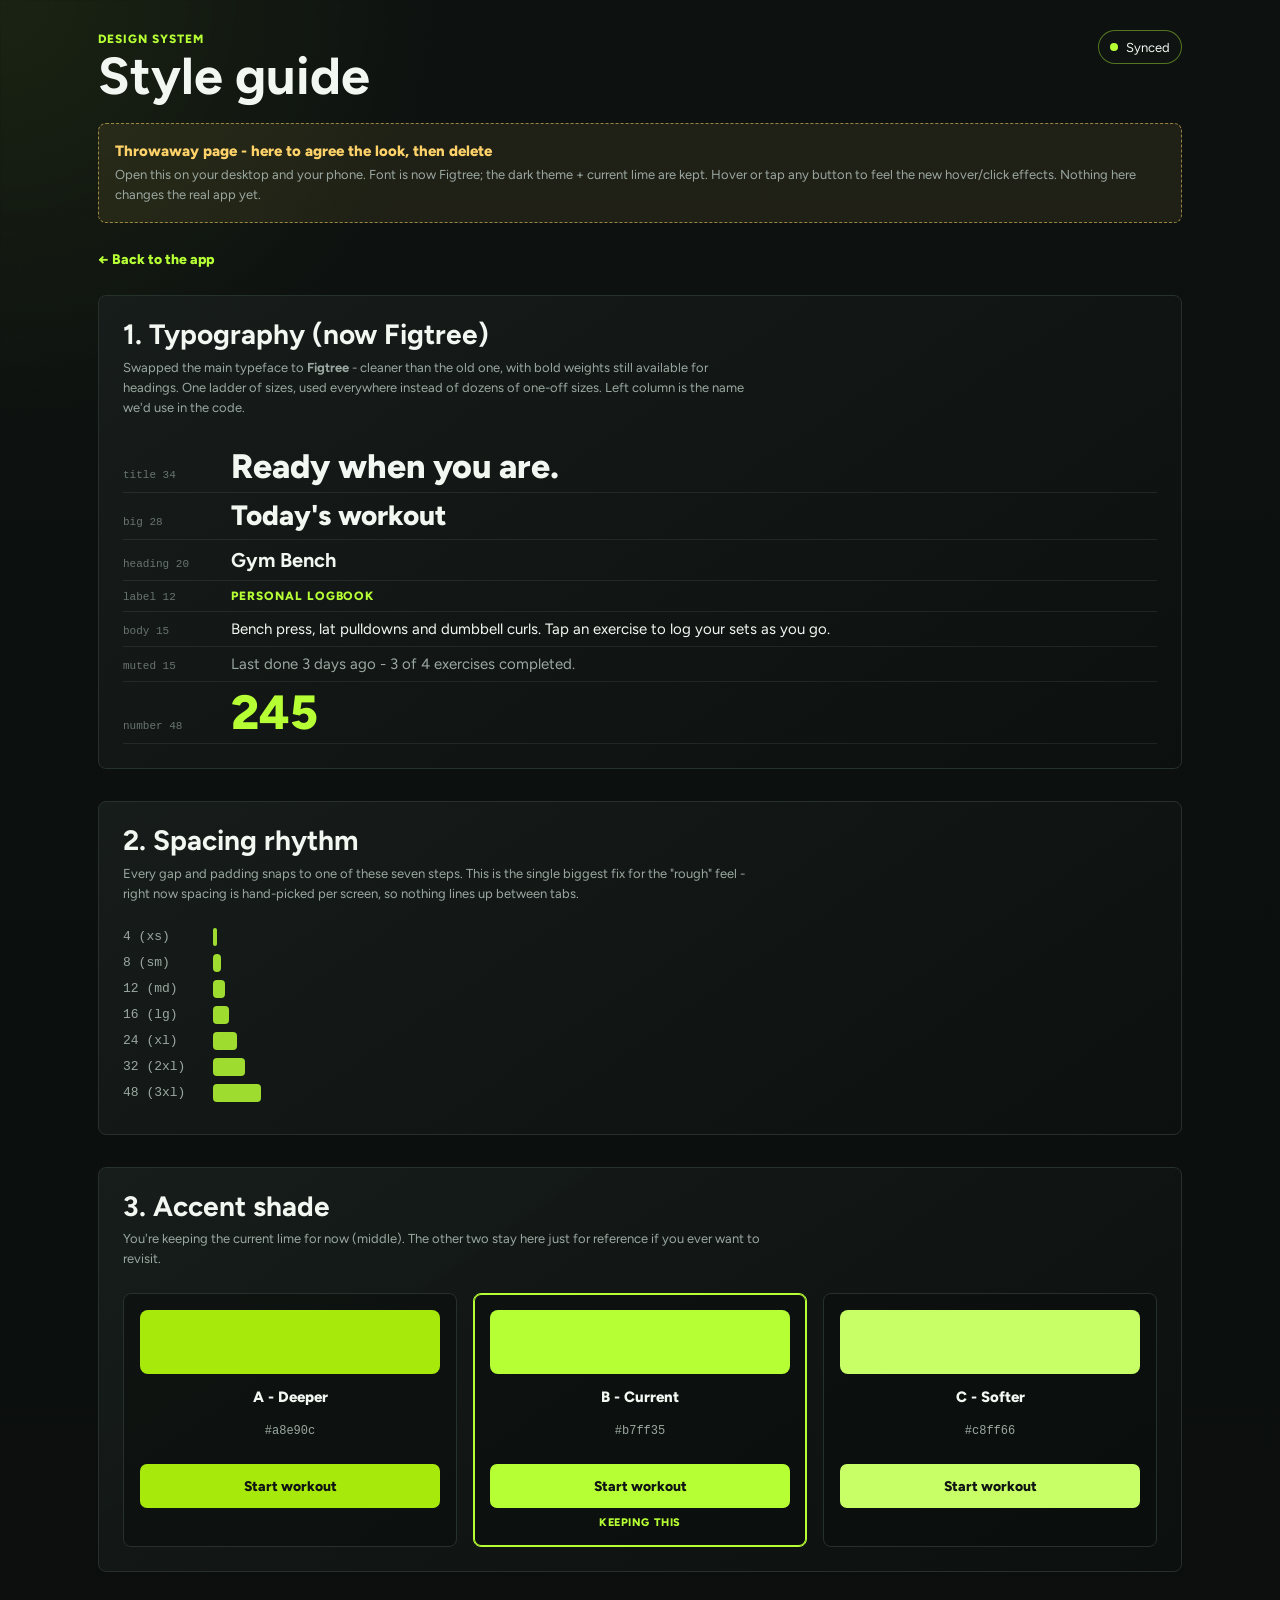
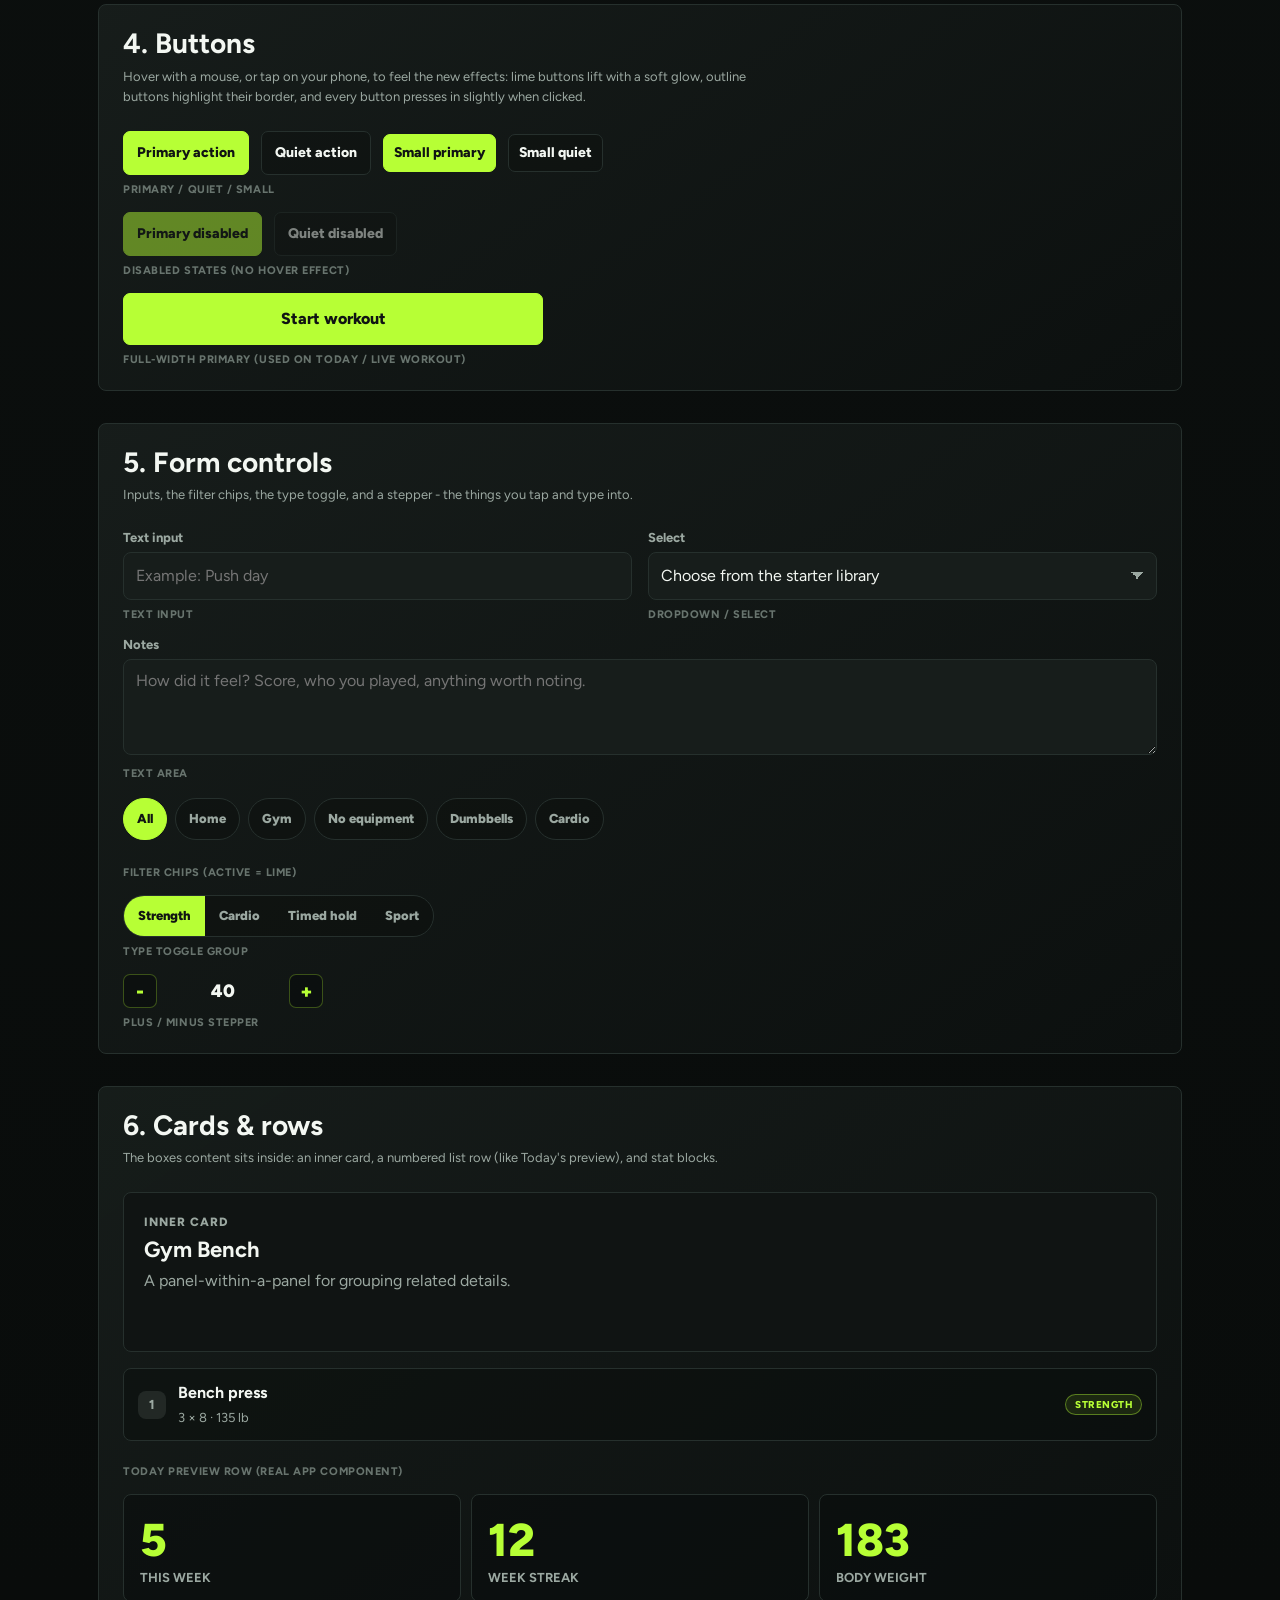
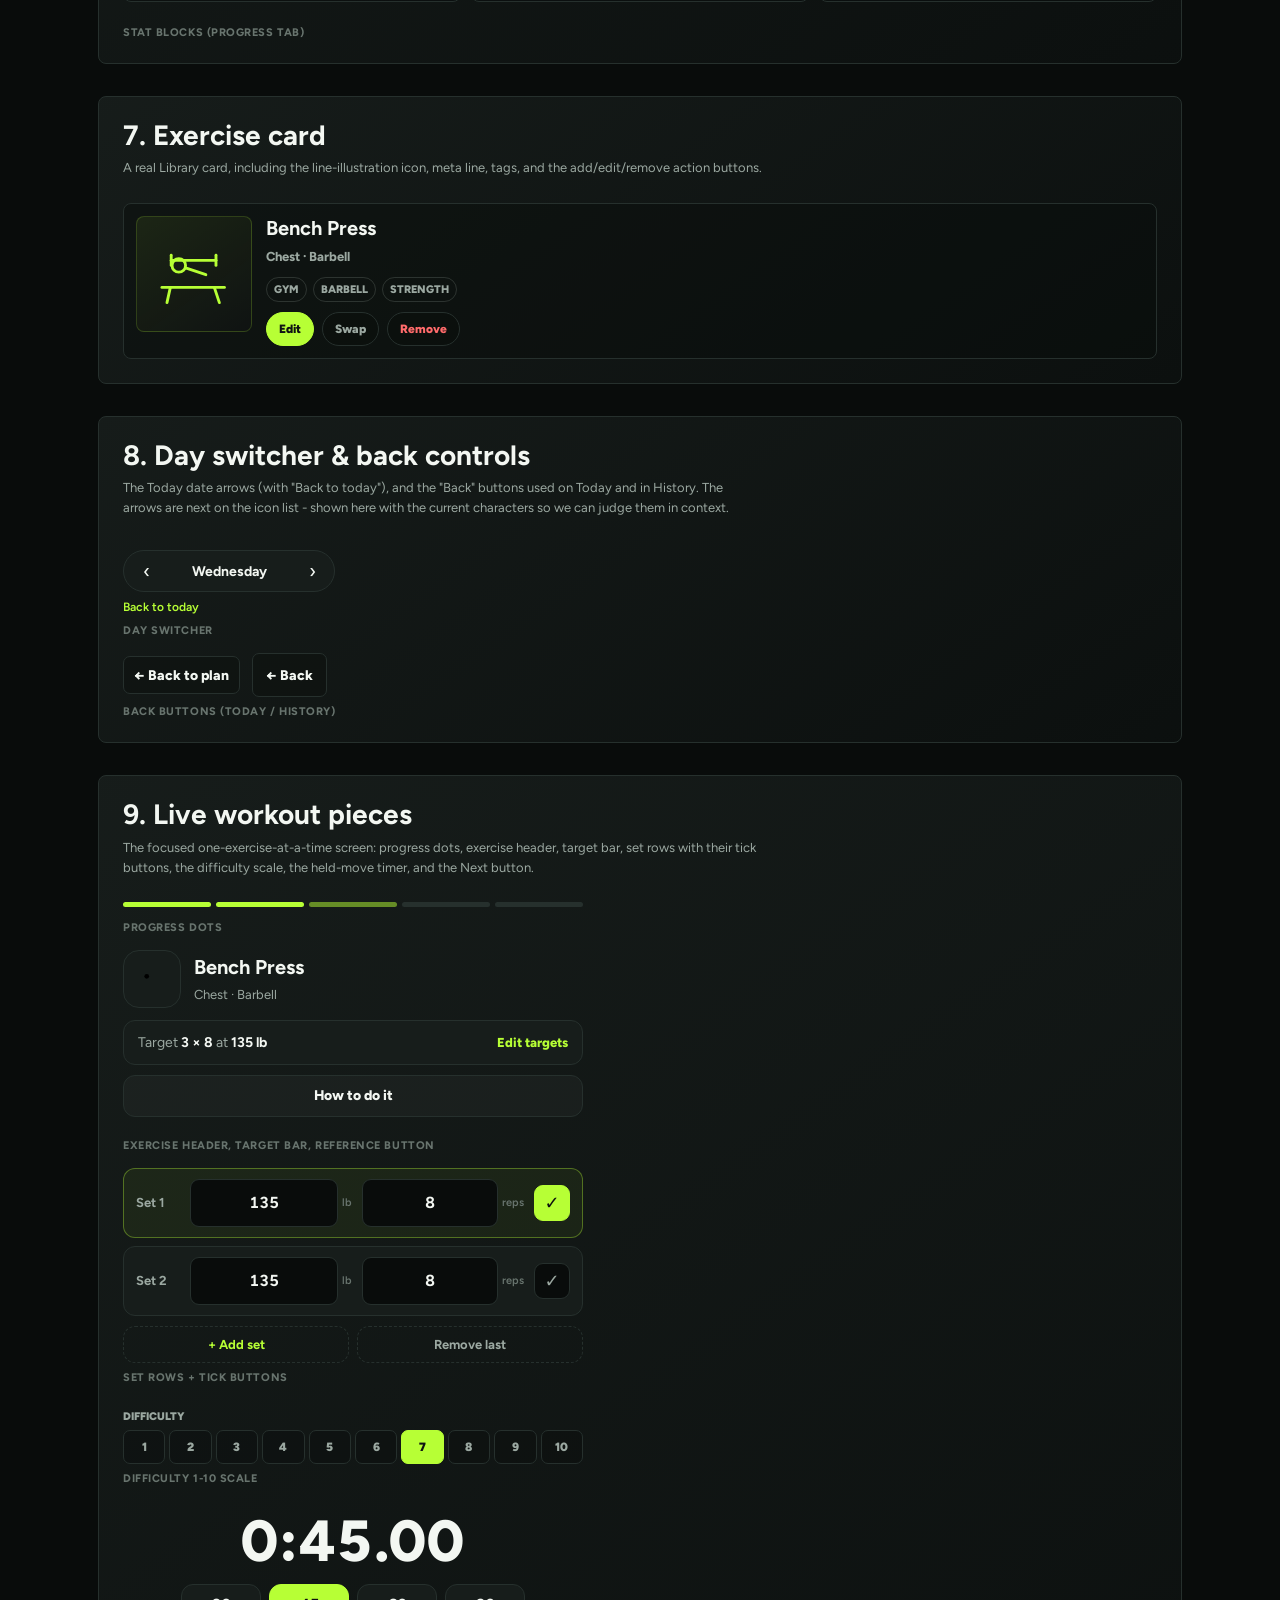
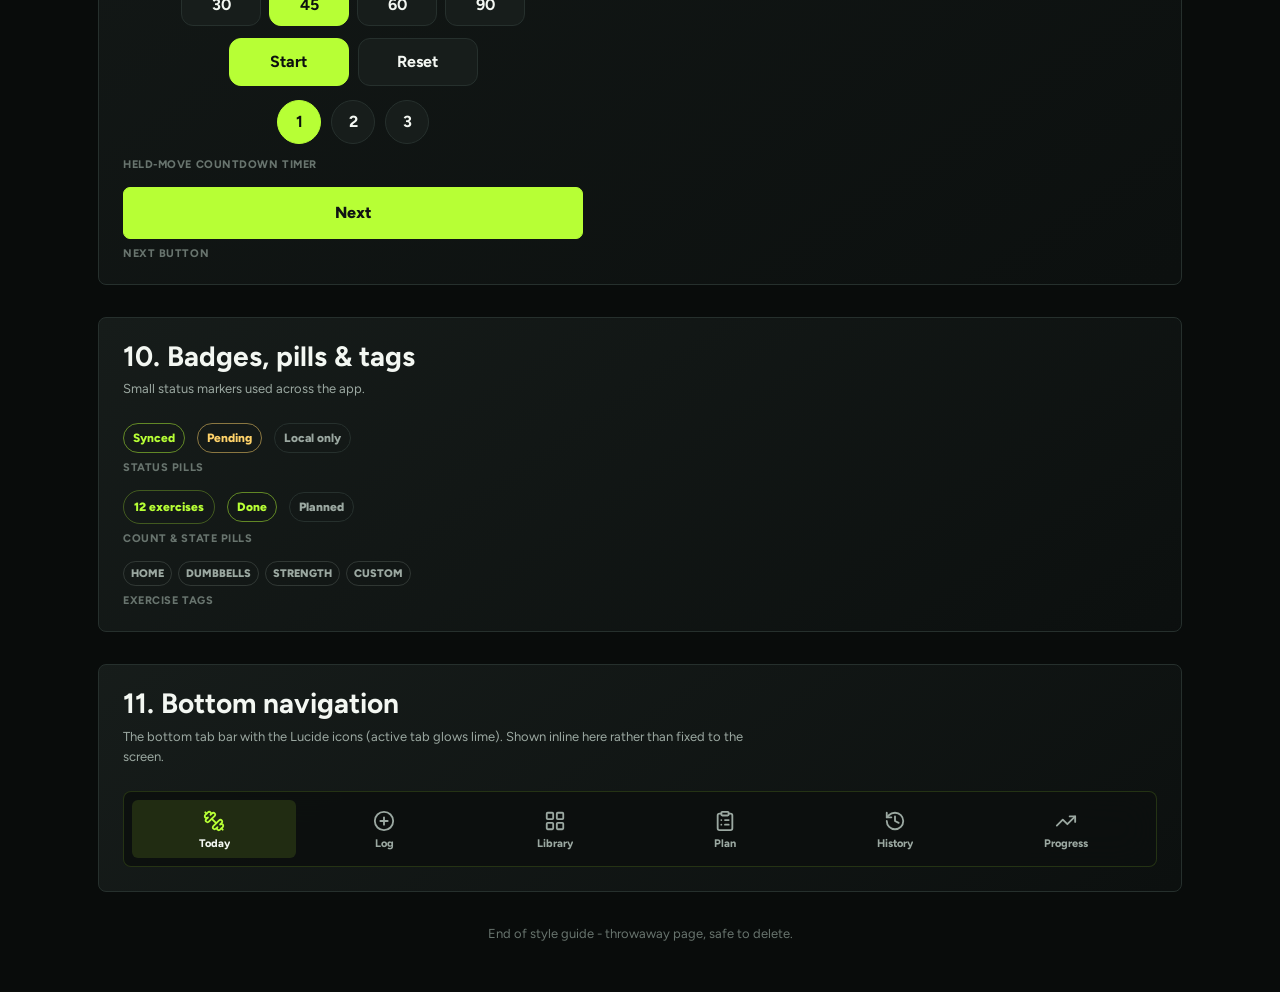
==== commit 4d53fe6d: "Style guide v2: Figtree font, more app elements, hover/click effects - Swap typeface to Figtree (cle" ====
--- a/styleguide.html
+++ b/styleguide.html
@@ -9,18 +9,32 @@
     ============================================================
     THROWAWAY STYLE-GUIDE PAGE - DELETE AFTER SIGN-OFF.
     This file is NOT part of the real app. It exists only so
-    Daniel can agree the shared design tokens (spacing, text
-    sizes, accent shade, button/card/form styles) on desktop
-    and phone before they are rolled out screen by screen.
-    To remove later: delete this file AND the temporary
-    "View style guide" banner block in index.html.
+    Daniel can agree the shared design tokens (font, spacing,
+    text sizes, accent, button/card/form styles, hover/click
+    effects) on desktop and phone before they are rolled out
+    screen by screen. To remove later: delete this file AND the
+    temporary "View style guide" banner block in index.html.
     ============================================================
   -->
-  <link rel="stylesheet" href="styles.css?v=2026.06.20-styleguide">
+  <link rel="stylesheet" href="styles.css?v=2026.06.21-styleguide-v2">
+
+  <!-- Proposed new typeface: Figtree (cleaner than the current Inter) -->
+  <link rel="preconnect" href="https://fonts.googleapis.com">
+  <link rel="preconnect" href="https://fonts.gstatic.com" crossorigin>
+  <link href="https://fonts.googleapis.com/css2?family=Figtree:wght@400;500;600;700;800;900&display=swap" rel="stylesheet">
+
   <style>
+    /* ============================================================
+       1. PROPOSED TYPEFACE - Figtree everywhere on this page
+       ============================================================ */
+    body,
+    h1, h2, h3, h4, h5, p, span, div,
+    input, textarea, select, button, a {
+      font-family: "Figtree", ui-sans-serif, system-ui, -apple-system, "Segoe UI", sans-serif;
+    }
+
     /* ---- Proposed shared tokens (the whole point of this page) ---- */
     :root {
-      /* Spacing rhythm - everything snaps to one of these */
       --sg-space-1: 4px;
       --sg-space-2: 8px;
       --sg-space-3: 12px;
@@ -29,7 +43,6 @@
       --sg-space-6: 32px;
       --sg-space-7: 48px;
 
-      /* Text-size scale */
       --sg-text-label: 12px;
       --sg-text-small: 13px;
       --sg-text-body: 15px;
@@ -39,187 +52,147 @@
       --sg-text-number: 48px;
     }
 
-    /* page chrome */
+    /* ============================================================
+       2. SLEEK HOVER + CLICK (active) EFFECTS FOR EVERY BUTTON
+       Previewed here; these would move into the shared system.
+       ============================================================ */
+    .primary-button, .quiet-button, .small-button, .library-add-btn,
+    .exercise-action, .filter-chip, .type-option, .day-arrow,
+    .day-today-reset, .lw-check, .lw-bigcheck, .lw-tbtn, .lw-preset,
+    .lw-pill, .lw-add, .lw-remove, .stepper-button, .difficulty-chip,
+    .today-done-button, .sync-pill, .sg-stepper button,
+    .sg-accent-card button, .lw-back, .lw-reference-button, .lw-edit-targets {
+      transition: transform .14s ease, box-shadow .14s ease,
+                  background-color .14s ease, border-color .14s ease,
+                  color .14s ease, filter .14s ease;
+    }
+
+    /* Accent (lime) buttons: lift + subtle lime glow on hover */
+    .primary-button:not(:disabled):hover,
+    .library-add-btn:hover,
+    .sg-accent-card button:hover,
+    .lw-tbtn.primary:hover {
+      transform: translateY(-1px);
+      filter: brightness(1.05);
+      box-shadow: 0 6px 20px rgba(183, 255, 53, 0.28);
+    }
+
+    /* Quiet / outline buttons: border + surface lift on hover */
+    .quiet-button:not(:disabled):hover,
+    .small-button:not(:disabled):hover,
+    .lw-tbtn:not(.primary):hover,
+    .lw-preset:not(.on):hover,
+    .lw-pill:not(.is-done):hover,
+    .stepper-button:hover,
+    .difficulty-chip:not(.is-active):hover,
+    .today-done-button:not(.is-done):hover,
+    .exercise-action:not(.primary):hover,
+    .lw-bigcheck:not(.is-done):hover,
+    .lw-reference-button:hover {
+      transform: translateY(-1px);
+      border-color: rgba(183, 255, 53, 0.55);
+      background: rgba(183, 255, 53, 0.07);
+      color: var(--text);
+    }
+
+    /* Chips / toggles: gentle highlight on hover */
+    .filter-chip:not(.is-active):hover,
+    .type-option:not(.is-active):hover {
+      border-color: rgba(183, 255, 53, 0.55);
+      color: var(--text);
+    }
+
+    .sync-pill:hover { border-color: rgba(183, 255, 53, 0.45); color: var(--text); }
+
+    .lw-back:hover, .lw-edit-targets:not(:disabled):hover,
+    .day-today-reset:hover { filter: brightness(1.2); }
+
+    /* On-click: every button presses in slightly */
+    .primary-button:not(:disabled):active,
+    .quiet-button:not(:disabled):active,
+    .small-button:not(:disabled):active,
+    .library-add-btn:active,
+    .exercise-action:active,
+    .filter-chip:active,
+    .type-option:active,
+    .day-arrow:active,
+    .lw-check:active,
+    .lw-bigcheck:active,
+    .lw-tbtn:not(:disabled):active,
+    .lw-preset:not(:disabled):active,
+    .lw-pill:not(:disabled):active,
+    .lw-add:active, .lw-remove:active,
+    .stepper-button:active,
+    .difficulty-chip:active,
+    .today-done-button:active,
+    .sg-stepper button:active,
+    .sg-accent-card button:active,
+    .lw-reference-button:active {
+      transform: translateY(1px) scale(0.985);
+      box-shadow: none;
+      filter: brightness(0.95);
+    }
+
+    /* ---- page chrome ---- */
     .sg-banner {
-      display: flex;
-      flex-wrap: wrap;
-      align-items: center;
-      justify-content: space-between;
-      gap: var(--sg-space-3);
-      margin-bottom: var(--sg-space-5);
-      padding: var(--sg-space-4);
-      border: 1px dashed rgba(255, 211, 106, 0.55);
-      border-radius: 8px;
+      display: flex; flex-wrap: wrap; align-items: center; justify-content: space-between;
+      gap: var(--sg-space-3); margin-bottom: var(--sg-space-5); padding: var(--sg-space-4);
+      border: 1px dashed rgba(255, 211, 106, 0.55); border-radius: 8px;
       background: rgba(255, 211, 106, 0.08);
     }
     .sg-banner p { margin: 0; }
-    .sg-banner .sg-banner-title {
-      color: #ffd36a;
-      font-weight: 800;
-      font-size: var(--sg-text-body);
-    }
-    .sg-banner .sg-banner-sub {
-      color: var(--muted);
-      font-size: var(--sg-text-small);
-      margin-top: 2px;
-    }
+    .sg-banner .sg-banner-title { color: #ffd36a; font-weight: 800; font-size: var(--sg-text-body); }
+    .sg-banner .sg-banner-sub { color: var(--muted); font-size: var(--sg-text-small); margin-top: 2px; }
 
     .sg-section {
-      margin: 0 0 var(--sg-space-6);
-      padding: var(--sg-space-5);
-      border: 1px solid var(--line);
-      border-radius: 8px;
+      margin: 0 0 var(--sg-space-6); padding: var(--sg-space-5);
+      border: 1px solid var(--line); border-radius: 8px;
       background: linear-gradient(145deg, rgba(23, 29, 27, 0.96), rgba(12, 16, 15, 0.98));
     }
-    .sg-section > h2 {
-      margin: 0 0 var(--sg-space-2);
-      font-size: var(--sg-text-bigheading);
-      line-height: 1.05;
-    }
-    .sg-section > .sg-note {
-      margin: 0 0 var(--sg-space-5);
-      color: var(--muted);
-      font-size: var(--sg-text-small);
-      max-width: 640px;
-    }
-
-    /* a small caption under each demo element */
+    .sg-section > h2 { margin: 0 0 var(--sg-space-2); font-size: var(--sg-text-bigheading); line-height: 1.05; }
+    .sg-section > .sg-note { margin: 0 0 var(--sg-space-5); color: var(--muted); font-size: var(--sg-text-small); max-width: 640px; }
+
     .sg-cap {
-      display: block;
-      margin-top: var(--sg-space-2);
-      color: var(--dim);
-      font-size: 11px;
-      font-weight: 750;
-      text-transform: uppercase;
-      letter-spacing: 0.05em;
-    }
-
-    .sg-row {
-      display: flex;
-      flex-wrap: wrap;
-      align-items: center;
-      gap: var(--sg-space-3);
-    }
+      display: block; margin-top: var(--sg-space-2); color: var(--dim);
+      font-size: 11px; font-weight: 750; text-transform: uppercase; letter-spacing: 0.05em;
+    }
+    .sg-row { display: flex; flex-wrap: wrap; align-items: center; gap: var(--sg-space-3); }
     .sg-stack { display: grid; gap: var(--sg-space-4); }
-
-    /* two-up grid that collapses to one column on phones */
-    .sg-grid2 {
-      display: grid;
-      grid-template-columns: repeat(auto-fit, minmax(260px, 1fr));
-      gap: var(--sg-space-4);
-    }
-
-    /* typography ladder rows */
+    .sg-grid2 { display: grid; grid-template-columns: repeat(auto-fit, minmax(260px, 1fr)); gap: var(--sg-space-4); }
+
     .sg-type-row {
-      display: grid;
-      grid-template-columns: 92px minmax(0, 1fr);
-      gap: var(--sg-space-4);
-      align-items: baseline;
-      padding: var(--sg-space-2) 0;
-      border-bottom: 1px solid rgba(155, 168, 161, 0.12);
-    }
-    .sg-type-row code {
-      color: var(--dim);
-      font-size: 11px;
-      font-family: ui-monospace, Consolas, monospace;
-    }
-    .t-title { font-size: var(--sg-text-title); font-weight: 850; line-height: 1; }
+      display: grid; grid-template-columns: 92px minmax(0, 1fr); gap: var(--sg-space-4);
+      align-items: baseline; padding: var(--sg-space-2) 0; border-bottom: 1px solid rgba(155, 168, 161, 0.12);
+    }
+    .sg-type-row code { color: var(--dim); font-size: 11px; font-family: ui-monospace, Consolas, monospace; }
+    .t-title { font-size: var(--sg-text-title); font-weight: 800; line-height: 1; }
     .t-bigheading { font-size: var(--sg-text-bigheading); font-weight: 800; line-height: 1.05; }
-    .t-heading { font-size: var(--sg-text-heading); font-weight: 800; }
+    .t-heading { font-size: var(--sg-text-heading); font-weight: 700; }
     .t-body { font-size: var(--sg-text-body); color: var(--text); }
     .t-muted { font-size: var(--sg-text-body); color: var(--muted); }
     .t-label { font-size: var(--sg-text-label); font-weight: 800; letter-spacing: 0.08em; text-transform: uppercase; color: var(--accent); }
-    .t-number { font-size: var(--sg-text-number); font-weight: 850; color: var(--accent); line-height: 0.95; }
-
-    /* spacing swatches */
-    .sg-space-row {
-      display: flex;
-      align-items: center;
-      gap: var(--sg-space-3);
-      margin-bottom: var(--sg-space-2);
-    }
-    .sg-space-bar {
-      height: 18px;
-      border-radius: 4px;
-      background: var(--accent);
-      opacity: 0.85;
-    }
-    .sg-space-row code {
-      color: var(--muted);
-      font-size: var(--sg-text-small);
-      font-family: ui-monospace, Consolas, monospace;
-      min-width: 78px;
-    }
-
-    /* accent comparison swatches */
-    .sg-accent-card {
-      padding: var(--sg-space-4);
-      border: 1px solid var(--line);
-      border-radius: 8px;
-      background: rgba(9, 12, 11, 0.5);
-      text-align: center;
-    }
-    .sg-accent-chip {
-      height: 64px;
-      border-radius: 8px;
-      margin-bottom: var(--sg-space-3);
-    }
-    .sg-accent-card button {
-      width: 100%;
-      min-height: 44px;
-      border: none;
-      border-radius: 7px;
-      color: #101413;
-      font-weight: 800;
-      font-size: 14px;
-      cursor: pointer;
-    }
+    .t-number { font-size: var(--sg-text-number); font-weight: 800; color: var(--accent); line-height: 0.95; }
+
+    .sg-space-row { display: flex; align-items: center; gap: var(--sg-space-3); margin-bottom: var(--sg-space-2); }
+    .sg-space-bar { height: 18px; border-radius: 4px; background: var(--accent); opacity: 0.85; }
+    .sg-space-row code { color: var(--muted); font-size: var(--sg-text-small); font-family: ui-monospace, Consolas, monospace; min-width: 78px; }
+
+    .sg-accent-card { padding: var(--sg-space-4); border: 1px solid var(--line); border-radius: 8px; background: rgba(9, 12, 11, 0.5); text-align: center; }
+    .sg-accent-card.is-chosen { border-color: var(--accent); box-shadow: 0 0 0 1px var(--accent) inset; }
+    .sg-accent-chip { height: 64px; border-radius: 8px; margin-bottom: var(--sg-space-3); }
+    .sg-accent-card button { width: 100%; min-height: 44px; border: none; border-radius: 7px; color: #101413; font-weight: 800; font-size: 14px; cursor: pointer; }
     .sg-accent-name { font-weight: 800; font-size: var(--sg-text-body); margin: 0 0 2px; }
     .sg-accent-hex { color: var(--muted); font-size: 12px; font-family: ui-monospace, Consolas, monospace; }
-
-    /* list row sample */
-    .sg-listrow {
-      display: flex;
-      align-items: center;
-      gap: var(--sg-space-3);
-      padding: var(--sg-space-3) var(--sg-space-4);
-      border: 1px solid var(--line);
-      border-radius: 8px;
-      background: rgba(9, 12, 11, 0.44);
-    }
-    .sg-listrow .sg-listrow-num {
-      flex: 0 0 auto;
-      width: 28px; height: 28px;
-      display: grid; place-items: center;
-      border-radius: 8px;
-      background: rgba(155, 168, 161, 0.14);
-      color: var(--muted);
-      font-weight: 800; font-size: 13px;
-    }
-    .sg-listrow .sg-listrow-main { min-width: 0; flex: 1; }
-    .sg-listrow .sg-listrow-name { margin: 0; font-weight: 700; font-size: var(--sg-text-body); }
-    .sg-listrow .sg-listrow-meta { margin: 2px 0 0; color: var(--muted); font-size: var(--sg-text-small); }
-
-    /* a demo stepper that mirrors the app's stepper */
-    .sg-stepper {
-      display: grid;
-      grid-template-columns: 34px minmax(0, 1fr) 34px;
-      gap: var(--sg-space-2);
-      align-items: center;
-      max-width: 200px;
-    }
-    .sg-stepper button {
-      min-height: 34px;
-      border: 1px solid rgba(183, 255, 53, 0.28);
-      border-radius: 7px;
-      background: rgba(9, 12, 11, 0.55);
-      color: var(--accent);
-      font-size: 20px; font-weight: 900;
-      cursor: pointer;
-    }
+    .sg-chosen-tag { display: inline-block; margin-top: 8px; font-size: 11px; font-weight: 800; color: var(--accent); text-transform: uppercase; letter-spacing: 0.05em; }
+
+    .sg-stepper { display: grid; grid-template-columns: 34px minmax(0, 1fr) 34px; gap: var(--sg-space-2); align-items: center; max-width: 200px; }
+    .sg-stepper button { min-height: 34px; border: 1px solid rgba(183, 255, 53, 0.28); border-radius: 7px; background: rgba(9, 12, 11, 0.55); color: var(--accent); font-size: 20px; font-weight: 900; cursor: pointer; }
     .sg-stepper strong { text-align: center; font-size: 18px; font-weight: 900; }
 
     .sg-toplink { margin-bottom: var(--sg-space-5); }
+
+    /* a contained example of the live-workout block (it's normally full-bleed) */
+    .sg-live-demo { max-width: 460px; }
   </style>
 </head>
 <body>
@@ -230,12 +203,15 @@
         <p class="eyebrow">Design system</p>
         <h1>Style guide</h1>
       </div>
+      <div class="sync-menu">
+        <button class="sync-pill good" type="button"><span class="sync-dot"></span><span>Synced</span></button>
+      </div>
     </header>
 
     <div class="sg-banner">
       <div>
         <p class="sg-banner-title">Throwaway page - here to agree the look, then delete</p>
-        <p class="sg-banner-sub">Open this on your desktop and your phone. Everything below uses the real app's dark theme plus the proposed shared spacing &amp; text sizes. React to what looks right; nothing here changes the real app yet.</p>
+        <p class="sg-banner-sub">Open this on your desktop and your phone. Font is now Figtree; the dark theme + current lime are kept. Hover or tap any button to feel the new hover/click effects. Nothing here changes the real app yet.</p>
       </div>
     </div>
 
@@ -243,8 +219,8 @@
 
     <!-- 1. TYPOGRAPHY -->
     <section class="sg-section">
-      <h2>1. Typography</h2>
-      <p class="sg-note">One ladder of text sizes used everywhere, instead of dozens of one-off sizes scattered through the app. Left column is the name we'd use in the code.</p>
+      <h2>1. Typography (now Figtree)</h2>
+      <p class="sg-note">Swapped the main typeface to <strong>Figtree</strong> - cleaner than the old one, with bold weights still available for headings. One ladder of sizes, used everywhere instead of dozens of one-off sizes. Left column is the name we'd use in the code.</p>
       <div class="sg-type-row"><code>title 34</code><div class="t-title">Ready when you are.</div></div>
       <div class="sg-type-row"><code>big 28</code><div class="t-bigheading">Today's workout</div></div>
       <div class="sg-type-row"><code>heading 20</code><div class="t-heading">Gym Bench</div></div>
@@ -270,7 +246,7 @@
     <!-- 3. ACCENT -->
     <section class="sg-section">
       <h2>3. Accent shade</h2>
-      <p class="sg-note">The single bright colour used for highlights and primary buttons. Compare the three on a real button and pick the one you want as the final accent. (Middle is the current app colour.)</p>
+      <p class="sg-note">You're keeping the current lime for now (middle). The other two stay here just for reference if you ever want to revisit.</p>
       <div class="sg-grid2">
         <div class="sg-accent-card">
           <div class="sg-accent-chip" style="background:#a8e90c;"></div>
@@ -279,12 +255,13 @@
           <div style="height:12px;"></div>
           <button style="background:#a8e90c;">Start workout</button>
         </div>
-        <div class="sg-accent-card">
+        <div class="sg-accent-card is-chosen">
           <div class="sg-accent-chip" style="background:#b7ff35;"></div>
           <p class="sg-accent-name">B - Current</p>
           <p class="sg-accent-hex">#b7ff35</p>
           <div style="height:12px;"></div>
           <button style="background:#b7ff35;">Start workout</button>
+          <span class="sg-chosen-tag">Keeping this</span>
         </div>
         <div class="sg-accent-card">
           <div class="sg-accent-chip" style="background:#c8ff66;"></div>
@@ -299,7 +276,7 @@
     <!-- 4. BUTTONS -->
     <section class="sg-section">
       <h2>4. Buttons</h2>
-      <p class="sg-note">The button styles already in the app, gathered in one place. These reuse the real app classes.</p>
+      <p class="sg-note">Hover with a mouse, or tap on your phone, to feel the new effects: lime buttons lift with a soft glow, outline buttons highlight their border, and every button presses in slightly when clicked.</p>
       <div class="sg-stack">
         <div>
           <div class="sg-row">
@@ -315,7 +292,7 @@
             <button class="primary-button" type="button" disabled>Primary disabled</button>
             <button class="quiet-button" type="button" disabled>Quiet disabled</button>
           </div>
-          <span class="sg-cap">Disabled states</span>
+          <span class="sg-cap">Disabled states (no hover effect)</span>
         </div>
         <div>
           <button class="primary-button today-start-button" type="button" style="max-width:420px;">Start workout</button>
@@ -386,7 +363,7 @@
     <!-- 6. CARDS, PANELS, LIST ROWS -->
     <section class="sg-section">
       <h2>6. Cards &amp; rows</h2>
-      <p class="sg-note">The boxes content sits inside: an inner card, a numbered list row (like Today's preview), and a stat block.</p>
+      <p class="sg-note">The boxes content sits inside: an inner card, a numbered list row (like Today's preview), and stat blocks.</p>
       <div class="sg-stack">
         <div class="preview-card">
           <p class="eyebrow">Inner card</p>
@@ -394,36 +371,186 @@
           <p style="margin:6px 0 0;">A panel-within-a-panel for grouping related details.</p>
         </div>
 
-        <div class="sg-listrow">
-          <span class="sg-listrow-num">1</span>
-          <div class="sg-listrow-main">
-            <p class="sg-listrow-name">Bench press</p>
-            <p class="sg-listrow-meta">3 &times; 8 &middot; 135 lb</p>
-          </div>
-          <span class="today-pv-tag" style="font-size:10px;font-weight:800;color:var(--accent);background:rgba(183,255,53,0.1);border:1px solid rgba(183,255,53,0.4);border-radius:999px;padding:3px 9px;">STRENGTH</span>
-        </div>
+        <div class="today-preview-card">
+          <span class="pv-num">1</span>
+          <div class="pv-info">
+            <p class="pv-name">Bench press</p>
+            <p class="pv-meta">3 &times; 8 &middot; 135 lb</p>
+          </div>
+          <span class="pv-tag">STRENGTH</span>
+        </div>
+        <span class="sg-cap">Today preview row (real app component)</span>
 
         <div class="quick-stats" style="margin-top:0;">
-          <div>
-            <span class="stat-number">5</span>
-            <span class="stat-label">This week</span>
-          </div>
-          <div>
-            <span class="stat-number">12</span>
-            <span class="stat-label">Week streak</span>
-          </div>
-          <div>
-            <span class="stat-number">183</span>
-            <span class="stat-label">Body weight</span>
-          </div>
+          <div><span class="stat-number">5</span><span class="stat-label">This week</span></div>
+          <div><span class="stat-number">12</span><span class="stat-label">Week streak</span></div>
+          <div><span class="stat-number">183</span><span class="stat-label">Body weight</span></div>
         </div>
         <span class="sg-cap">Stat blocks (Progress tab)</span>
       </div>
     </section>
 
-    <!-- 7. BADGES / PILLS / TAGS -->
-    <section class="sg-section">
-      <h2>7. Badges, pills &amp; tags</h2>
+    <!-- 7. EXERCISE CARD WITH ILLUSTRATION -->
+    <section class="sg-section">
+      <h2>7. Exercise card</h2>
+      <p class="sg-note">A real Library card, including the line-illustration icon, meta line, tags, and the add/edit/remove action buttons.</p>
+      <div class="exercise-list" style="grid-template-columns:minmax(0,1fr);">
+        <div class="exercise-card">
+          <div class="exercise-art">
+            <svg viewBox="0 0 116 116" role="img" aria-label="Bench press line illustration"><line x1="20" y1="75" x2="94" y2="75"></line><line x1="30" y1="75" x2="26" y2="93"></line><line x1="82" y1="75" x2="88" y2="93"></line><circle cx="40" cy="49" r="8"></circle><line x1="48" y1="52" x2="72" y2="60"></line><line x1="31" y1="43" x2="84" y2="43"></line><line x1="31" y1="37" x2="31" y2="49"></line><line x1="84" y1="37" x2="84" y2="49"></line></svg>
+          </div>
+          <div class="exercise-info">
+            <h3>Bench Press</h3>
+            <p class="exercise-meta">Chest &middot; Barbell</p>
+            <div class="tag-row">
+              <span class="exercise-tag">Gym</span>
+              <span class="exercise-tag">Barbell</span>
+              <span class="exercise-tag">Strength</span>
+            </div>
+            <div class="exercise-actions">
+              <button class="exercise-action primary" type="button">Edit</button>
+              <button class="exercise-action" type="button">Swap</button>
+              <button class="exercise-action danger" type="button">Remove</button>
+            </div>
+          </div>
+        </div>
+      </div>
+    </section>
+
+    <!-- 8. DAY SWITCHER + BACK CONTROLS -->
+    <section class="sg-section">
+      <h2>8. Day switcher &amp; back controls</h2>
+      <p class="sg-note">The Today date arrows (with "Back to today"), and the "Back" buttons used on Today and in History. The arrows are next on the icon list - shown here with the current characters so we can judge them in context.</p>
+      <div class="sg-stack">
+        <div>
+          <div class="today-day-switch" style="display:block;">
+            <div class="day-switch-row">
+              <button class="day-arrow" type="button" aria-label="Previous day">&lsaquo;</button>
+              <span class="day-switch-name">Wednesday</span>
+              <button class="day-arrow" type="button" aria-label="Next day">&rsaquo;</button>
+            </div>
+            <button class="day-today-reset" type="button">Back to today</button>
+          </div>
+          <span class="sg-cap">Day switcher</span>
+        </div>
+        <div>
+          <div class="sg-row">
+            <button class="quiet-button small-button" type="button">&larr; Back to plan</button>
+            <button class="quiet-button" type="button">&larr; Back</button>
+          </div>
+          <span class="sg-cap">Back buttons (Today / History)</span>
+        </div>
+      </div>
+    </section>
+
+    <!-- 9. LIVE WORKOUT PIECES -->
+    <section class="sg-section">
+      <h2>9. Live workout pieces</h2>
+      <p class="sg-note">The focused one-exercise-at-a-time screen: progress dots, exercise header, target bar, set rows with their tick buttons, the difficulty scale, the held-move timer, and the Next button.</p>
+
+      <div class="sg-live-demo sg-stack">
+        <div>
+          <div class="lw-dots">
+            <span class="lw-dot is-done"></span>
+            <span class="lw-dot is-done"></span>
+            <span class="lw-dot is-active"></span>
+            <span class="lw-dot"></span>
+            <span class="lw-dot"></span>
+          </div>
+          <span class="sg-cap">Progress dots</span>
+        </div>
+
+        <div>
+          <div class="lw-hero">
+            <div class="lw-hero-icon">
+              <svg viewBox="0 0 116 116" aria-hidden="true"><line x1="20" y1="75" x2="94" y2="75"></line><circle cx="40" cy="49" r="8"></circle><line x1="48" y1="52" x2="72" y2="60"></line><line x1="31" y1="43" x2="84" y2="43"></line></svg>
+            </div>
+            <div class="lw-hero-text">
+              <p class="lw-name">Bench Press</p>
+              <p class="lw-area">Chest &middot; Barbell</p>
+            </div>
+          </div>
+          <div class="lw-target">
+            <span>Target <strong>3 &times; 8</strong> at <strong>135 lb</strong></span>
+            <button class="lw-edit-targets" type="button">Edit targets</button>
+          </div>
+          <button class="lw-reference-button" type="button">How to do it</button>
+          <span class="sg-cap">Exercise header, target bar, reference button</span>
+        </div>
+
+        <div>
+          <div class="lw-sets">
+            <div class="lw-setrow is-done">
+              <span class="lw-sn">Set 1</span>
+              <span class="lw-field"><input type="number" value="135"><span>lb</span></span>
+              <span class="lw-field"><input type="number" value="8"><span>reps</span></span>
+              <button class="lw-check" type="button">&check;</button>
+            </div>
+            <div class="lw-setrow">
+              <span class="lw-sn">Set 2</span>
+              <span class="lw-field"><input type="number" value="135"><span>lb</span></span>
+              <span class="lw-field"><input type="number" value="8"><span>reps</span></span>
+              <button class="lw-check" type="button">&check;</button>
+            </div>
+          </div>
+          <div class="lw-setactions">
+            <button class="lw-add" type="button">+ Add set</button>
+            <button class="lw-remove" type="button">Remove last</button>
+          </div>
+          <span class="sg-cap">Set rows + tick buttons</span>
+        </div>
+
+        <div>
+          <div class="today-difficulty">
+            <span>Difficulty</span>
+            <div class="difficulty-scale">
+              <button class="difficulty-chip" type="button">1</button>
+              <button class="difficulty-chip" type="button">2</button>
+              <button class="difficulty-chip" type="button">3</button>
+              <button class="difficulty-chip" type="button">4</button>
+              <button class="difficulty-chip" type="button">5</button>
+              <button class="difficulty-chip" type="button">6</button>
+              <button class="difficulty-chip is-active" type="button">7</button>
+              <button class="difficulty-chip" type="button">8</button>
+              <button class="difficulty-chip" type="button">9</button>
+              <button class="difficulty-chip" type="button">10</button>
+            </div>
+          </div>
+          <span class="sg-cap">Difficulty 1-10 scale</span>
+        </div>
+
+        <div>
+          <div class="lw-timer">
+            <div class="lw-timer-num">0:45.00</div>
+            <div class="lw-presets">
+              <button class="lw-preset" type="button">30</button>
+              <button class="lw-preset on" type="button">45</button>
+              <button class="lw-preset" type="button">60</button>
+              <button class="lw-preset" type="button">90</button>
+            </div>
+            <div class="lw-timer-controls">
+              <button class="lw-tbtn primary" type="button">Start</button>
+              <button class="lw-tbtn" type="button">Reset</button>
+            </div>
+            <div class="lw-pills">
+              <button class="lw-pill is-done" type="button">1</button>
+              <button class="lw-pill" type="button">2</button>
+              <button class="lw-pill" type="button">3</button>
+            </div>
+          </div>
+          <span class="sg-cap">Held-move countdown timer</span>
+        </div>
+
+        <div>
+          <button class="primary-button lw-next" type="button">Next</button>
+          <span class="sg-cap">Next button</span>
+        </div>
+      </div>
+    </section>
+
+    <!-- 10. BADGES / PILLS / TAGS -->
+    <section class="sg-section">
+      <h2>10. Badges, pills &amp; tags</h2>
       <p class="sg-note">Small status markers used across the app.</p>
       <div class="sg-stack">
         <div>
@@ -454,8 +581,38 @@
       </div>
     </section>
 
+    <!-- 11. BOTTOM TAB BAR -->
+    <section class="sg-section">
+      <h2>11. Bottom navigation</h2>
+      <p class="sg-note">The bottom tab bar with the Lucide icons (active tab glows lime). Shown inline here rather than fixed to the screen.</p>
+      <nav class="tabbar" style="position:static;max-width:none;box-shadow:none;" aria-label="Example nav">
+        <button class="tab is-active" type="button"><span class="tab-icon" data-icon="dumbbell"></span><span>Today</span></button>
+        <button class="tab" type="button"><span class="tab-icon" data-icon="circle-plus"></span><span>Log</span></button>
+        <button class="tab" type="button"><span class="tab-icon" data-icon="layout-grid"></span><span>Library</span></button>
+        <button class="tab" type="button"><span class="tab-icon" data-icon="clipboard-list"></span><span>Plan</span></button>
+        <button class="tab" type="button"><span class="tab-icon" data-icon="history"></span><span>History</span></button>
+        <button class="tab" type="button"><span class="tab-icon" data-icon="trending-up"></span><span>Progress</span></button>
+      </nav>
+    </section>
+
     <p style="text-align:center;color:var(--dim);font-size:13px;margin:8px 0 0;">End of style guide - throwaway page, safe to delete.</p>
 
   </div>
+
+  <!-- Render the Lucide nav icons (same inline set the app uses). -->
+  <script>
+    const UI_ICONS = {
+      dumbbell: '<path d="M14.4 14.4 9.6 9.6"/><path d="M18.657 21.485a2 2 0 1 1-2.829-2.828l-1.768 1.768a2 2 0 1 1-2.828-2.829l6.364-6.364a2 2 0 1 1 2.829 2.829l-1.768 1.767a2 2 0 1 1 2.828 2.829z"/><path d="m21.5 21.5-1.4-1.4"/><path d="M3.9 3.9 2.5 2.5"/><path d="M6.404 12.768a2 2 0 1 1-2.829-2.829l1.768-1.767a2 2 0 1 1-2.828-2.829l2.828-2.828a2 2 0 1 1 2.829 2.828l1.767-1.768a2 2 0 1 1 2.829 2.829z"/>',
+      "circle-plus": '<circle cx="12" cy="12" r="10"/><path d="M8 12h8"/><path d="M12 8v8"/>',
+      "layout-grid": '<rect width="7" height="7" x="3" y="3" rx="1"/><rect width="7" height="7" x="14" y="3" rx="1"/><rect width="7" height="7" x="14" y="14" rx="1"/><rect width="7" height="7" x="3" y="14" rx="1"/>',
+      "clipboard-list": '<rect width="8" height="4" x="8" y="2" rx="1" ry="1"/><path d="M16 4h2a2 2 0 0 1 2 2v14a2 2 0 0 1-2 2H6a2 2 0 0 1-2-2V6a2 2 0 0 1 2-2h2"/><path d="M12 11h4"/><path d="M12 16h4"/><path d="M8 11h.01"/><path d="M8 16h.01"/>',
+      history: '<path d="M3 12a9 9 0 1 0 9-9 9.75 9.75 0 0 0-6.74 2.74L3 8"/><path d="M3 3v5h5"/><path d="M12 7v5l4 2"/>',
+      "trending-up": '<polyline points="22 7 13.5 15.5 8.5 10.5 2 17"/><polyline points="16 7 22 7 22 13"/>'
+    };
+    document.querySelectorAll("[data-icon]").forEach((el) => {
+      const inner = UI_ICONS[el.dataset.icon];
+      if (inner) el.innerHTML = `<svg viewBox="0 0 24 24" fill="none" stroke="currentColor" stroke-width="2" stroke-linecap="round" stroke-linejoin="round" aria-hidden="true">${inner}</svg>`;
+    });
+  </script>
 </body>
 </html>
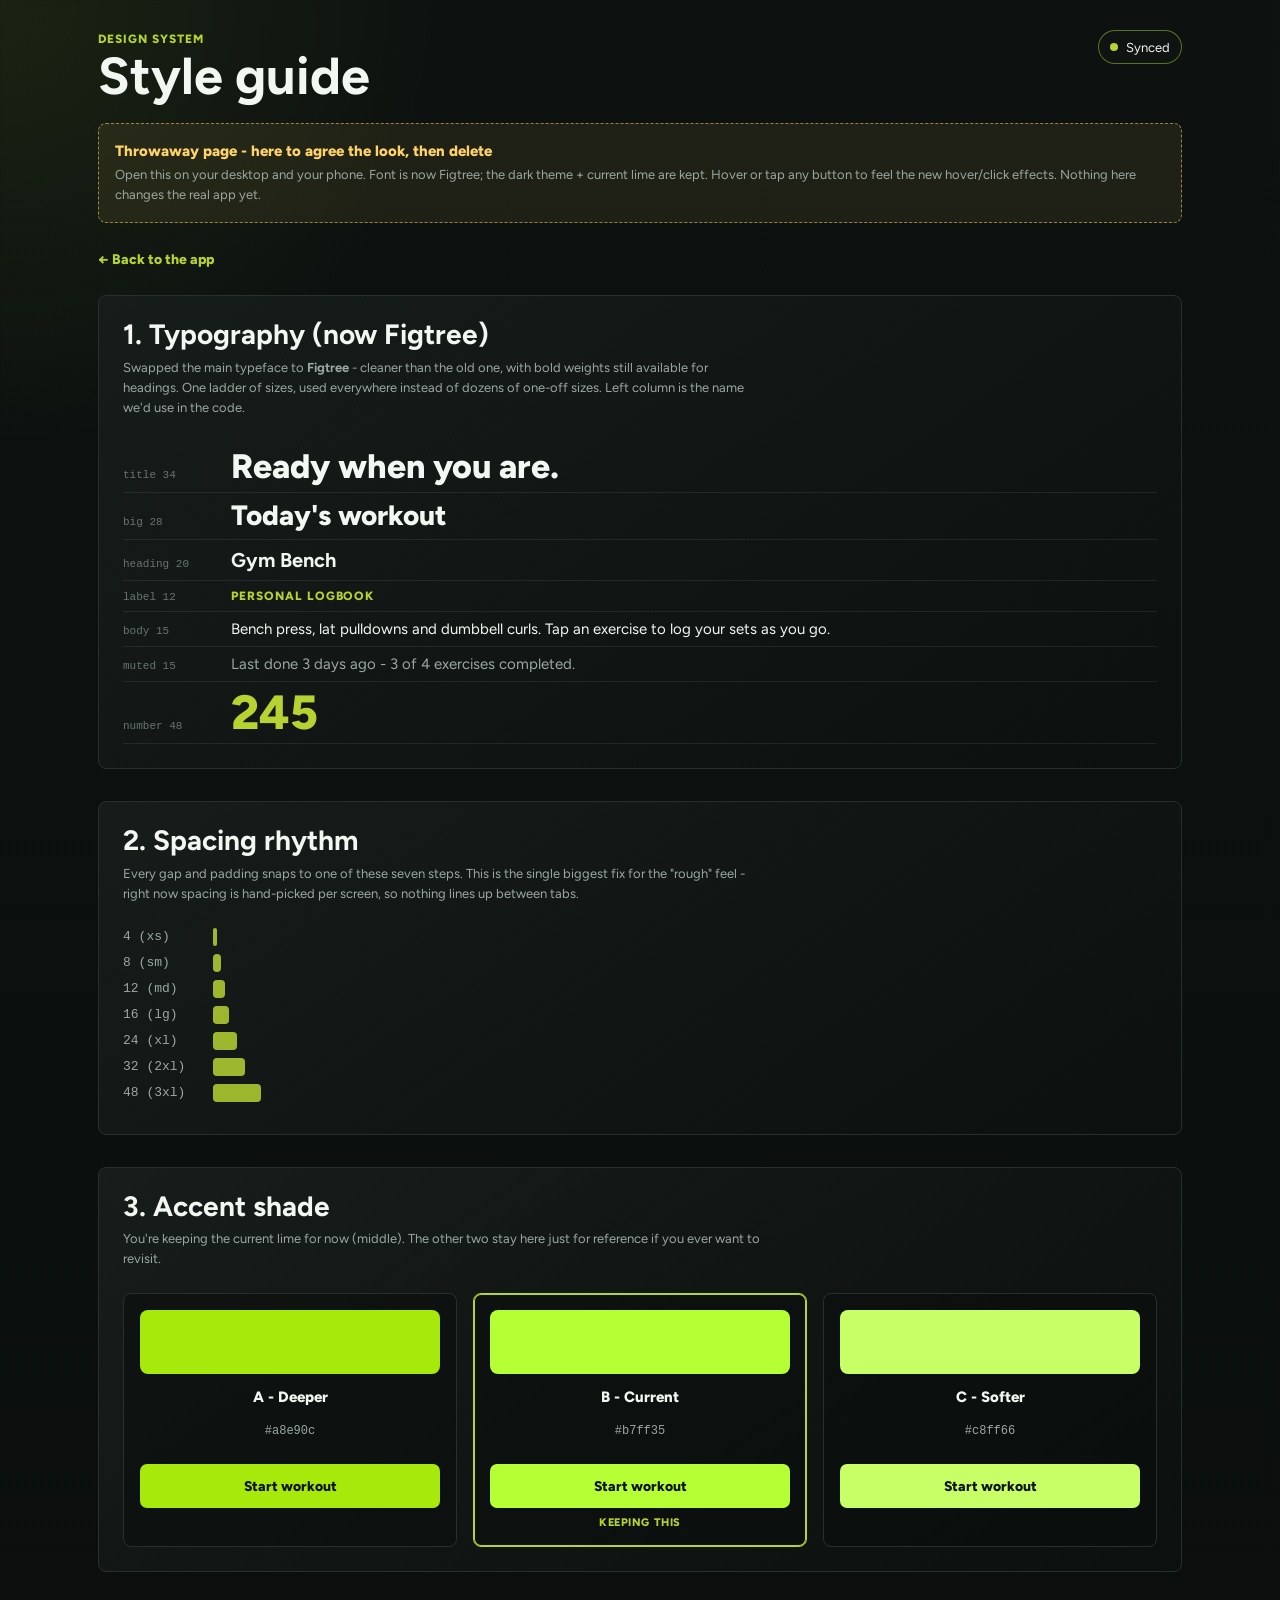
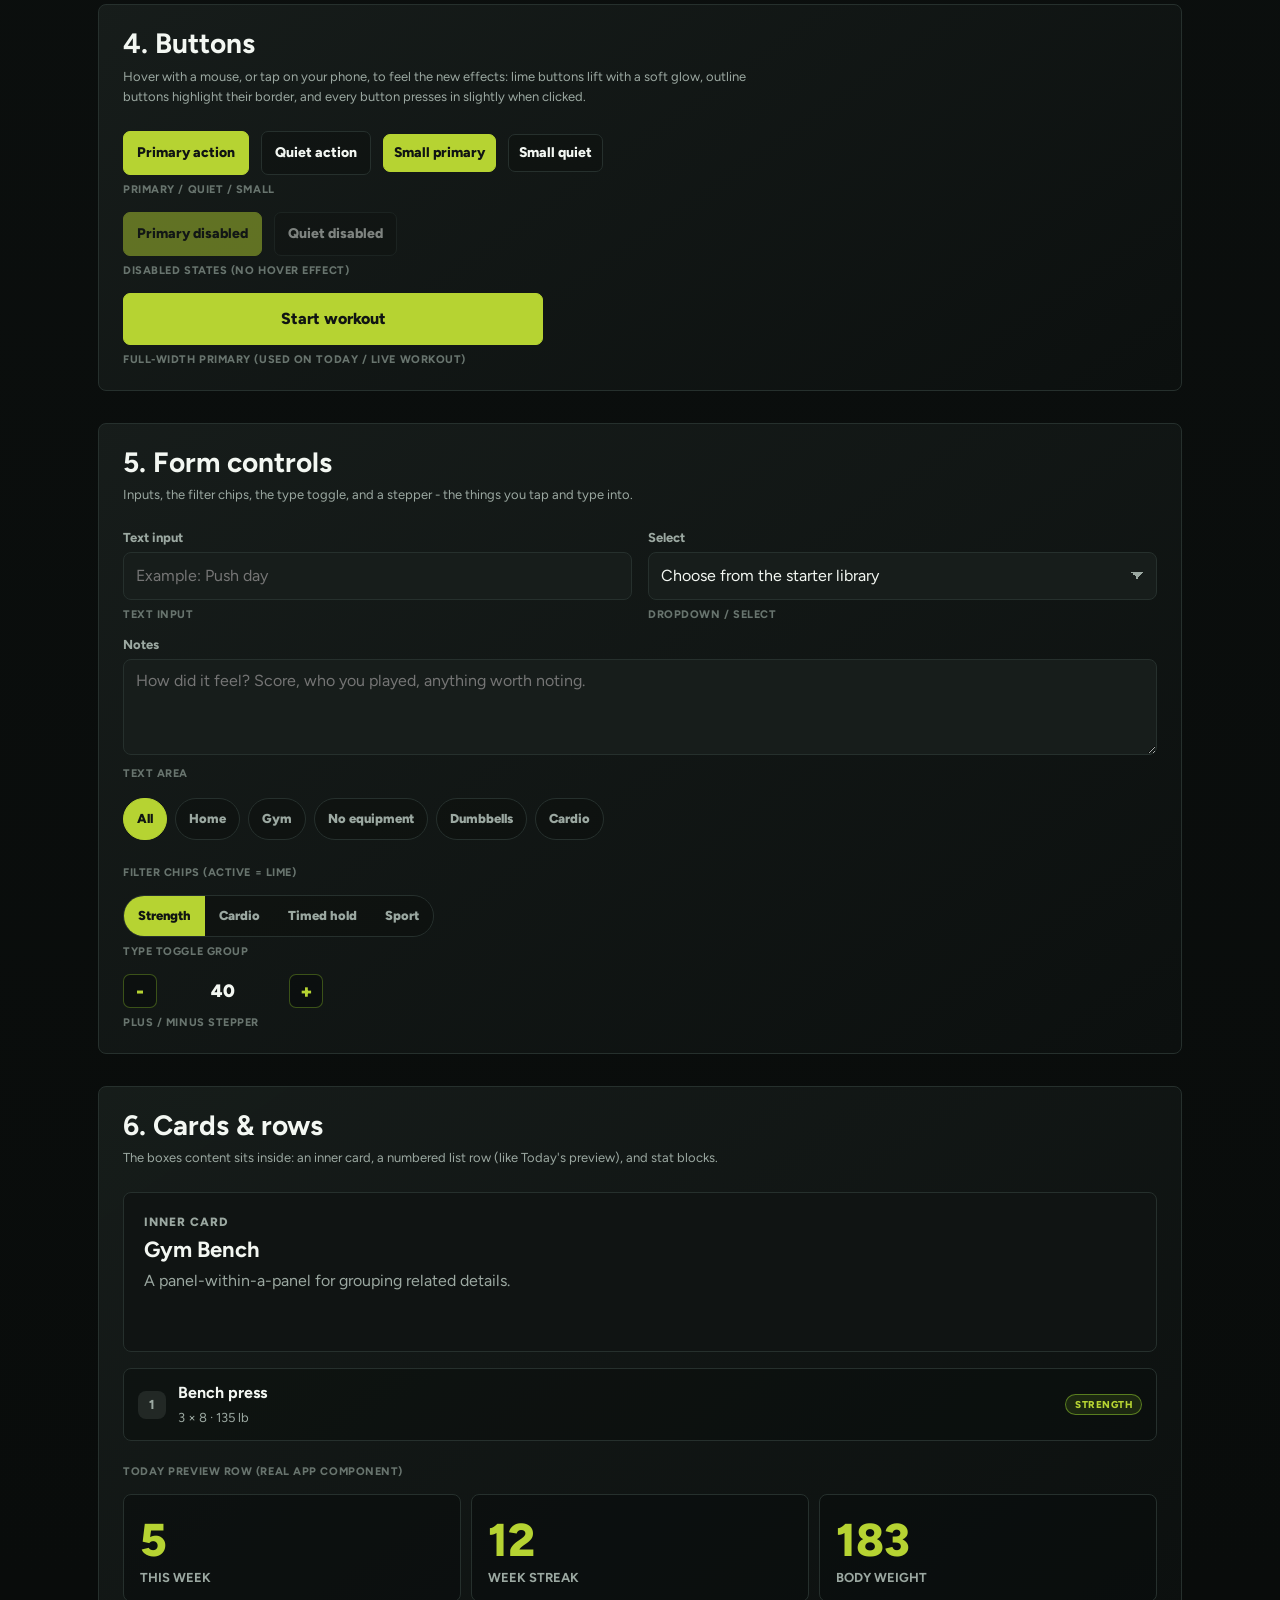
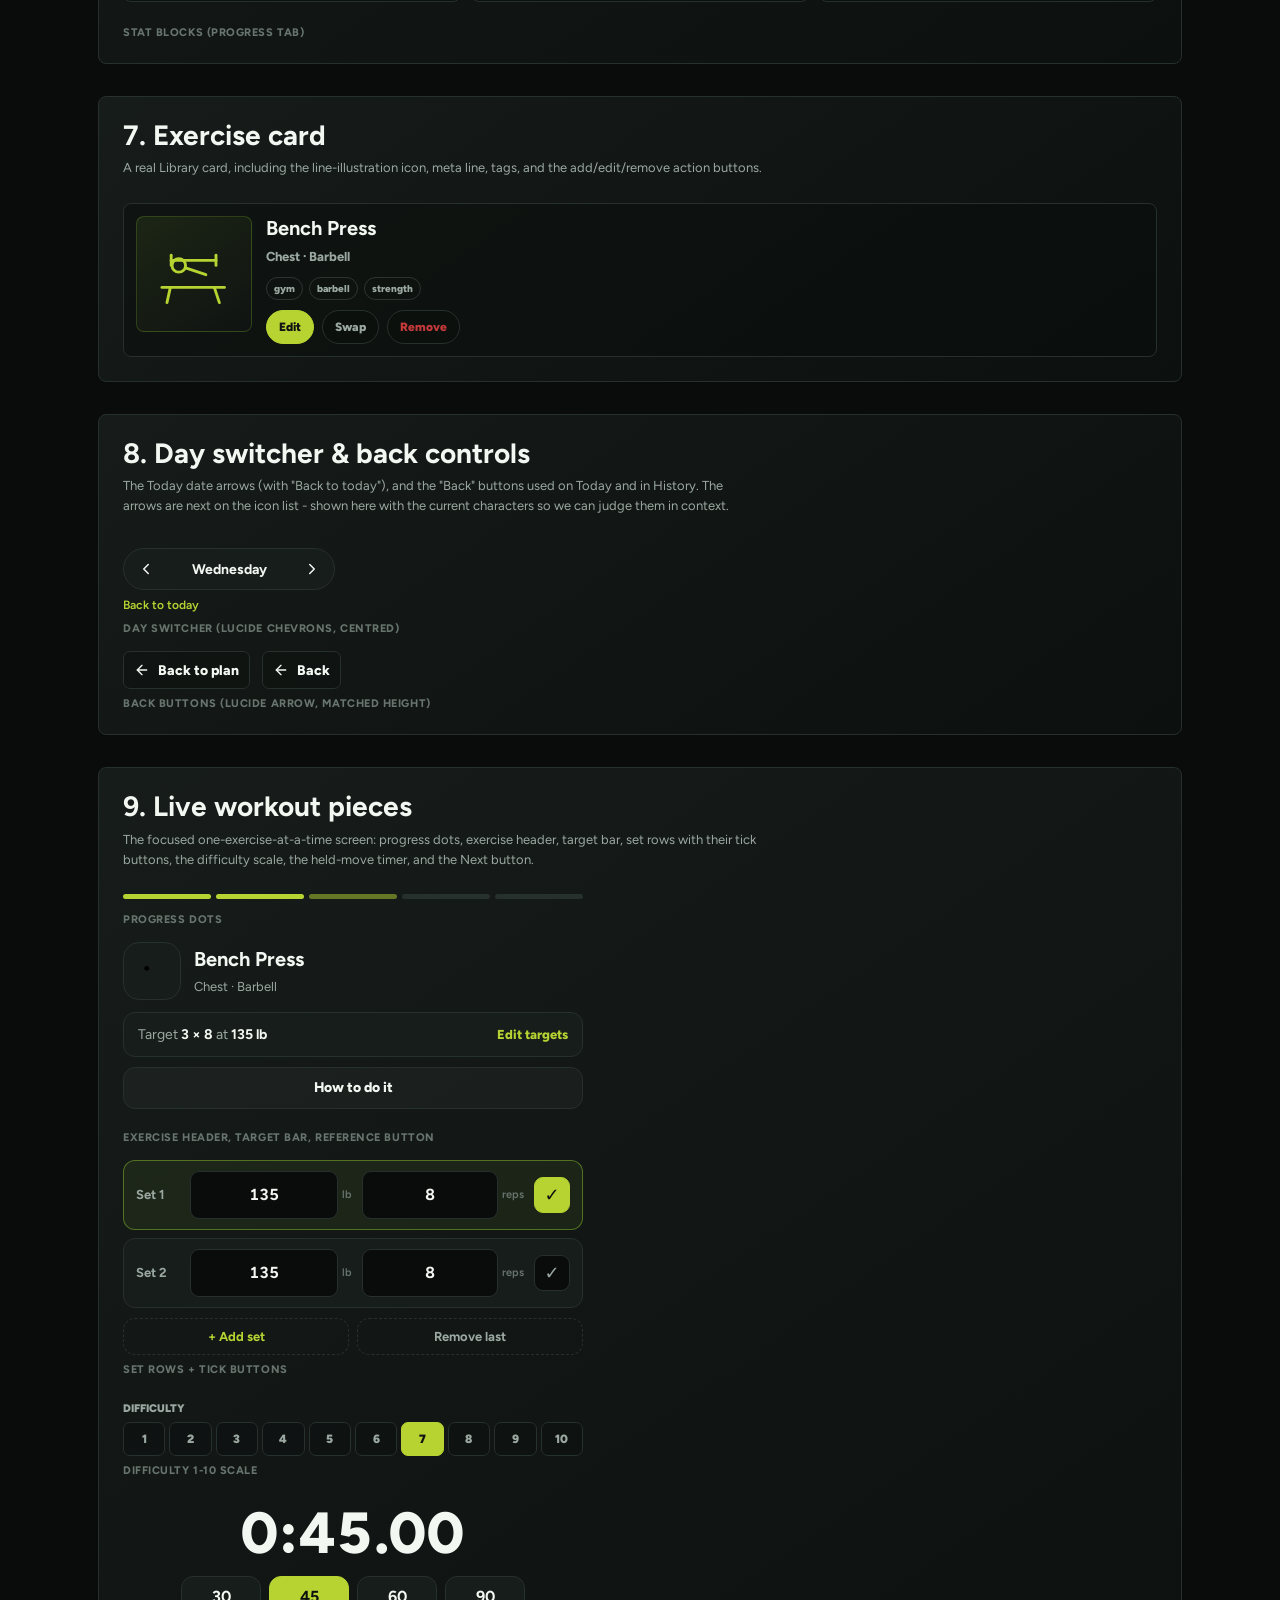
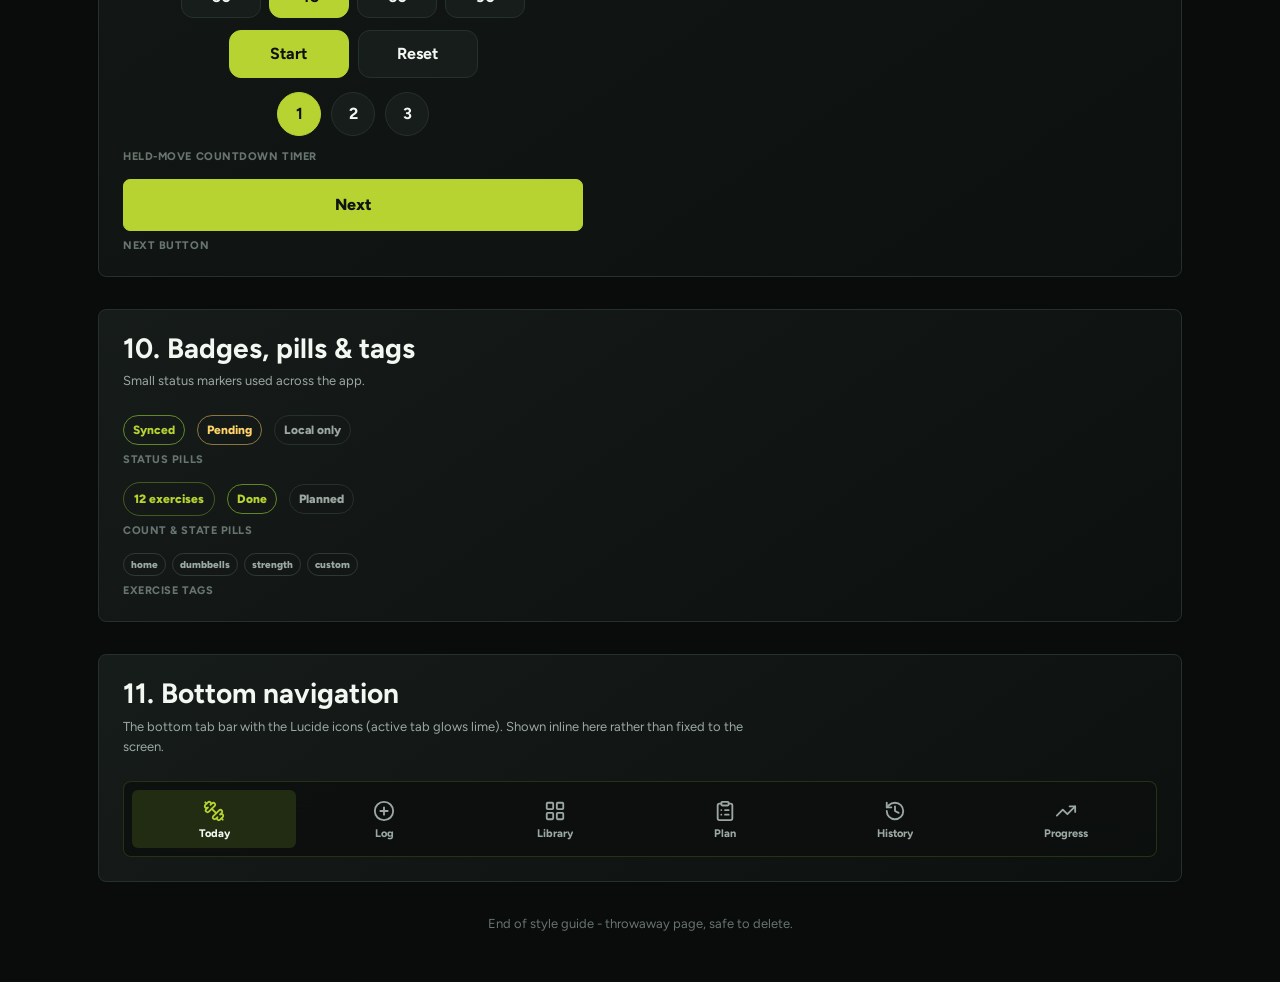
==== commit 2b1d58e1: "Style guide v3: hover/danger/arrow fixes - Drop translateY lift from button hover (keep it on click " ====
--- a/styleguide.html
+++ b/styleguide.html
@@ -72,7 +72,6 @@
     .library-add-btn:hover,
     .sg-accent-card button:hover,
     .lw-tbtn.primary:hover {
-      transform: translateY(-1px);
       filter: brightness(1.05);
       box-shadow: 0 6px 20px rgba(183, 255, 53, 0.28);
     }
@@ -86,13 +85,19 @@
     .stepper-button:hover,
     .difficulty-chip:not(.is-active):hover,
     .today-done-button:not(.is-done):hover,
-    .exercise-action:not(.primary):hover,
+    .exercise-action:not(.primary):not(.danger):hover,
     .lw-bigcheck:not(.is-done):hover,
     .lw-reference-button:hover {
-      transform: translateY(-1px);
       border-color: rgba(183, 255, 53, 0.55);
       background: rgba(183, 255, 53, 0.07);
       color: var(--text);
+    }
+
+    /* Danger (Remove) buttons keep their red identity on hover */
+    .exercise-action.danger:hover {
+      border-color: rgba(255, 107, 107, 0.6);
+      background: rgba(255, 107, 107, 0.1);
+      color: var(--danger);
     }
 
     /* Chips / toggles: gentle highlight on hover */
@@ -193,6 +198,26 @@
 
     /* a contained example of the live-workout block (it's normally full-bleed) */
     .sg-live-demo { max-width: 460px; }
+
+    /* inline Lucide icons inside buttons (arrows on the back / day controls) */
+    .sg-ico { display: inline-flex; }
+    .sg-ico svg { width: 16px; height: 16px; }
+
+    /* back buttons: icon + label, all the same height */
+    .sg-iconbtn {
+      display: inline-flex;
+      align-items: center;
+      justify-content: center;
+      gap: 8px;
+    }
+
+    /* centre the chevrons inside the day-switcher pills */
+    .day-arrow {
+      display: inline-flex;
+      align-items: center;
+      justify-content: center;
+    }
+    .day-arrow svg { width: 18px; height: 18px; }
   </style>
 </head>
 <body>
@@ -425,20 +450,20 @@
         <div>
           <div class="today-day-switch" style="display:block;">
             <div class="day-switch-row">
-              <button class="day-arrow" type="button" aria-label="Previous day">&lsaquo;</button>
+              <button class="day-arrow" type="button" aria-label="Previous day"><span class="sg-ico" data-icon="chevron-left"></span></button>
               <span class="day-switch-name">Wednesday</span>
-              <button class="day-arrow" type="button" aria-label="Next day">&rsaquo;</button>
+              <button class="day-arrow" type="button" aria-label="Next day"><span class="sg-ico" data-icon="chevron-right"></span></button>
             </div>
             <button class="day-today-reset" type="button">Back to today</button>
           </div>
-          <span class="sg-cap">Day switcher</span>
+          <span class="sg-cap">Day switcher (Lucide chevrons, centred)</span>
         </div>
         <div>
           <div class="sg-row">
-            <button class="quiet-button small-button" type="button">&larr; Back to plan</button>
-            <button class="quiet-button" type="button">&larr; Back</button>
-          </div>
-          <span class="sg-cap">Back buttons (Today / History)</span>
+            <button class="quiet-button small-button sg-iconbtn" type="button"><span class="sg-ico" data-icon="arrow-left"></span>Back to plan</button>
+            <button class="quiet-button small-button sg-iconbtn" type="button"><span class="sg-ico" data-icon="arrow-left"></span>Back</button>
+          </div>
+          <span class="sg-cap">Back buttons (Lucide arrow, matched height)</span>
         </div>
       </div>
     </section>
@@ -607,7 +632,10 @@
       "layout-grid": '<rect width="7" height="7" x="3" y="3" rx="1"/><rect width="7" height="7" x="14" y="3" rx="1"/><rect width="7" height="7" x="14" y="14" rx="1"/><rect width="7" height="7" x="3" y="14" rx="1"/>',
       "clipboard-list": '<rect width="8" height="4" x="8" y="2" rx="1" ry="1"/><path d="M16 4h2a2 2 0 0 1 2 2v14a2 2 0 0 1-2 2H6a2 2 0 0 1-2-2V6a2 2 0 0 1 2-2h2"/><path d="M12 11h4"/><path d="M12 16h4"/><path d="M8 11h.01"/><path d="M8 16h.01"/>',
       history: '<path d="M3 12a9 9 0 1 0 9-9 9.75 9.75 0 0 0-6.74 2.74L3 8"/><path d="M3 3v5h5"/><path d="M12 7v5l4 2"/>',
-      "trending-up": '<polyline points="22 7 13.5 15.5 8.5 10.5 2 17"/><polyline points="16 7 22 7 22 13"/>'
+      "trending-up": '<polyline points="22 7 13.5 15.5 8.5 10.5 2 17"/><polyline points="16 7 22 7 22 13"/>',
+      "arrow-left": '<path d="m12 19-7-7 7-7"/><path d="M19 12H5"/>',
+      "chevron-left": '<path d="m15 18-6-6 6-6"/>',
+      "chevron-right": '<path d="m9 18 6-6-6-6"/>'
     };
     document.querySelectorAll("[data-icon]").forEach((el) => {
       const inner = UI_ICONS[el.dataset.icon];
--- a/styles.css
+++ b/styles.css
@@ -7,9 +7,9 @@
   --text: #f3f7f2;
   --muted: #9ba8a1;
   --dim: #68746e;
-  --accent: #b7ff35;
-  --accent-2: #74d95a;
-  --danger: #ff6b6b;
+  --accent: #b6d332;
+  --accent-2: #a3b551;
+  --danger: #c43939;
   --shadow: 0 20px 70px rgba(0, 0, 0, 0.32);
   font-family: Inter, ui-sans-serif, system-ui, -apple-system, BlinkMacSystemFont, "Segoe UI", sans-serif;
 }
@@ -1366,14 +1366,14 @@
 .exercise-tag {
   display: inline-flex;
   align-items: center;
-  min-height: 25px;
-  padding: 4px 7px;
+  min-height: 23px;
+  padding: 1px 7px;
   border: 1px solid rgba(155, 168, 161, 0.22);
   border-radius: 999px;
   color: var(--muted);
-  font-size: 11px;
+  font-size: 10px;
   font-weight: 850;
-  text-transform: uppercase;
+  text-transform: lowercase;
 }
 
 /* ===== Library: add / edit your own exercises ===== */
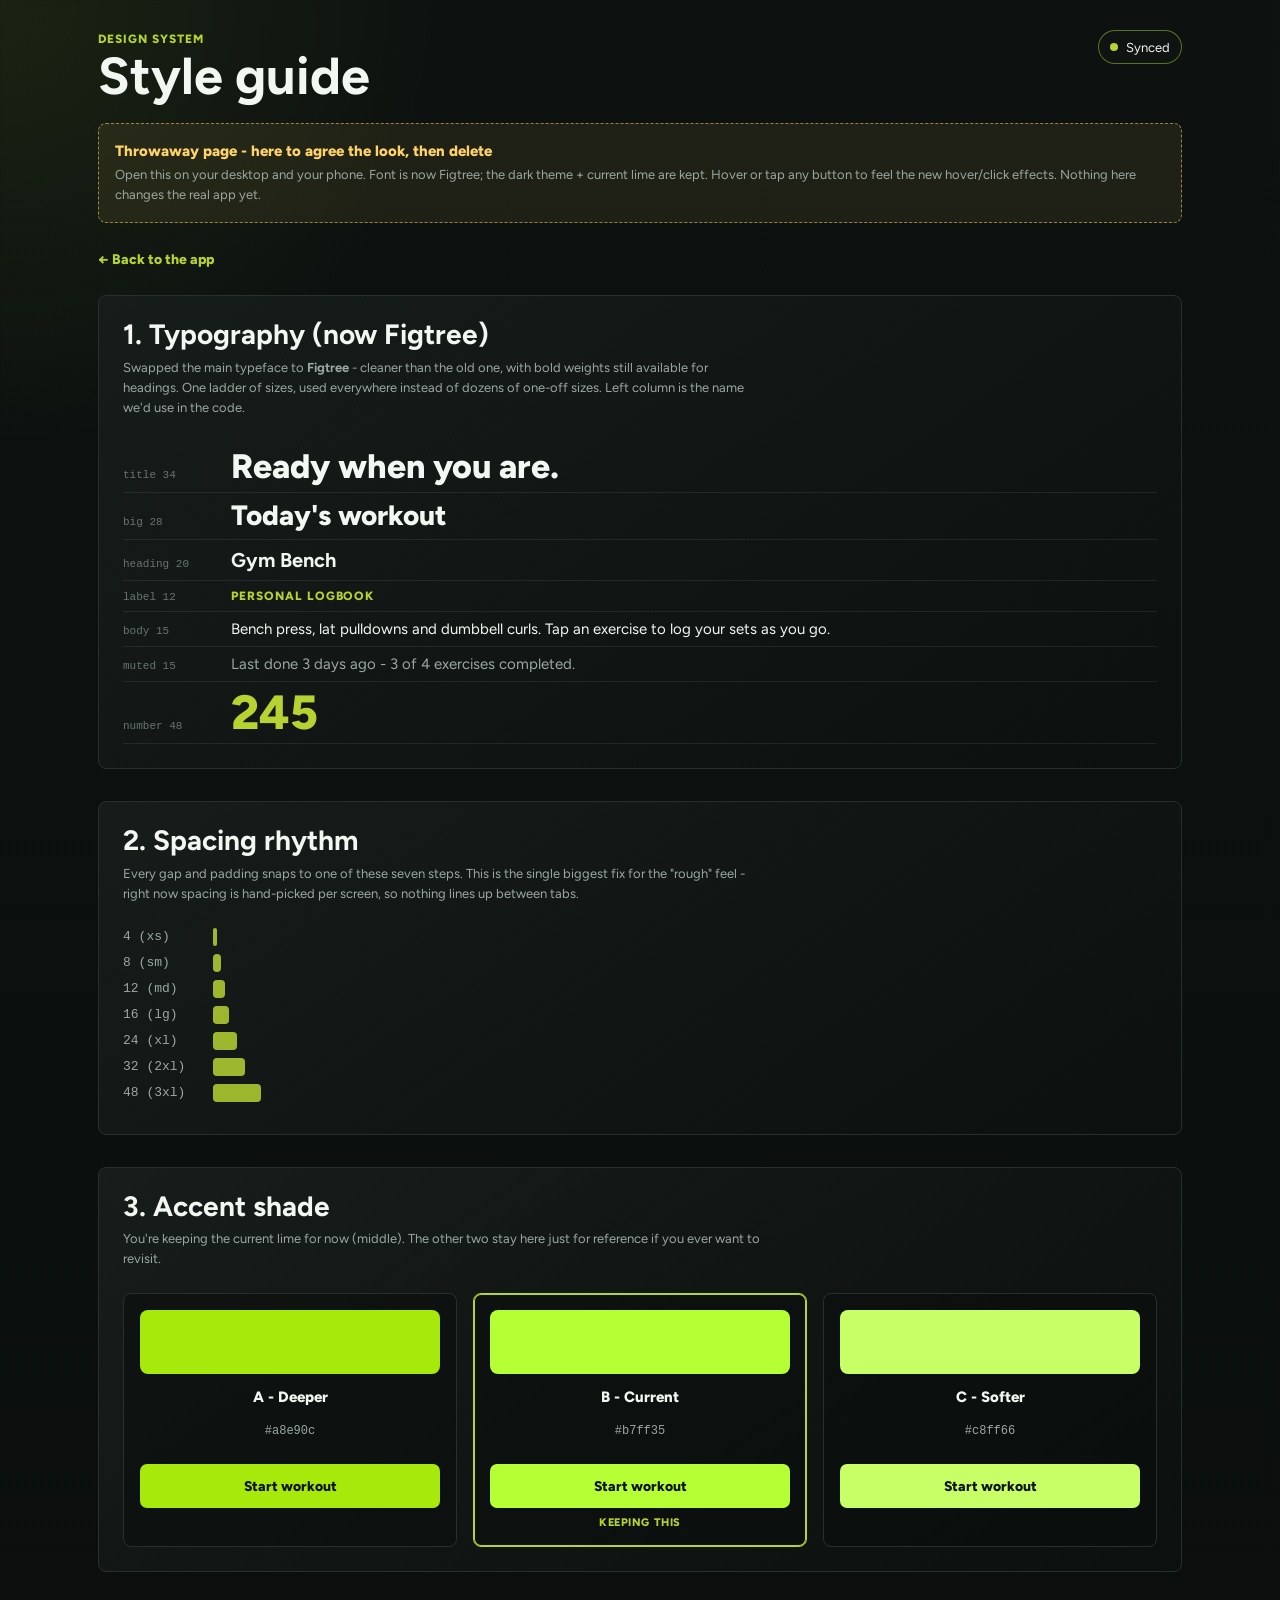
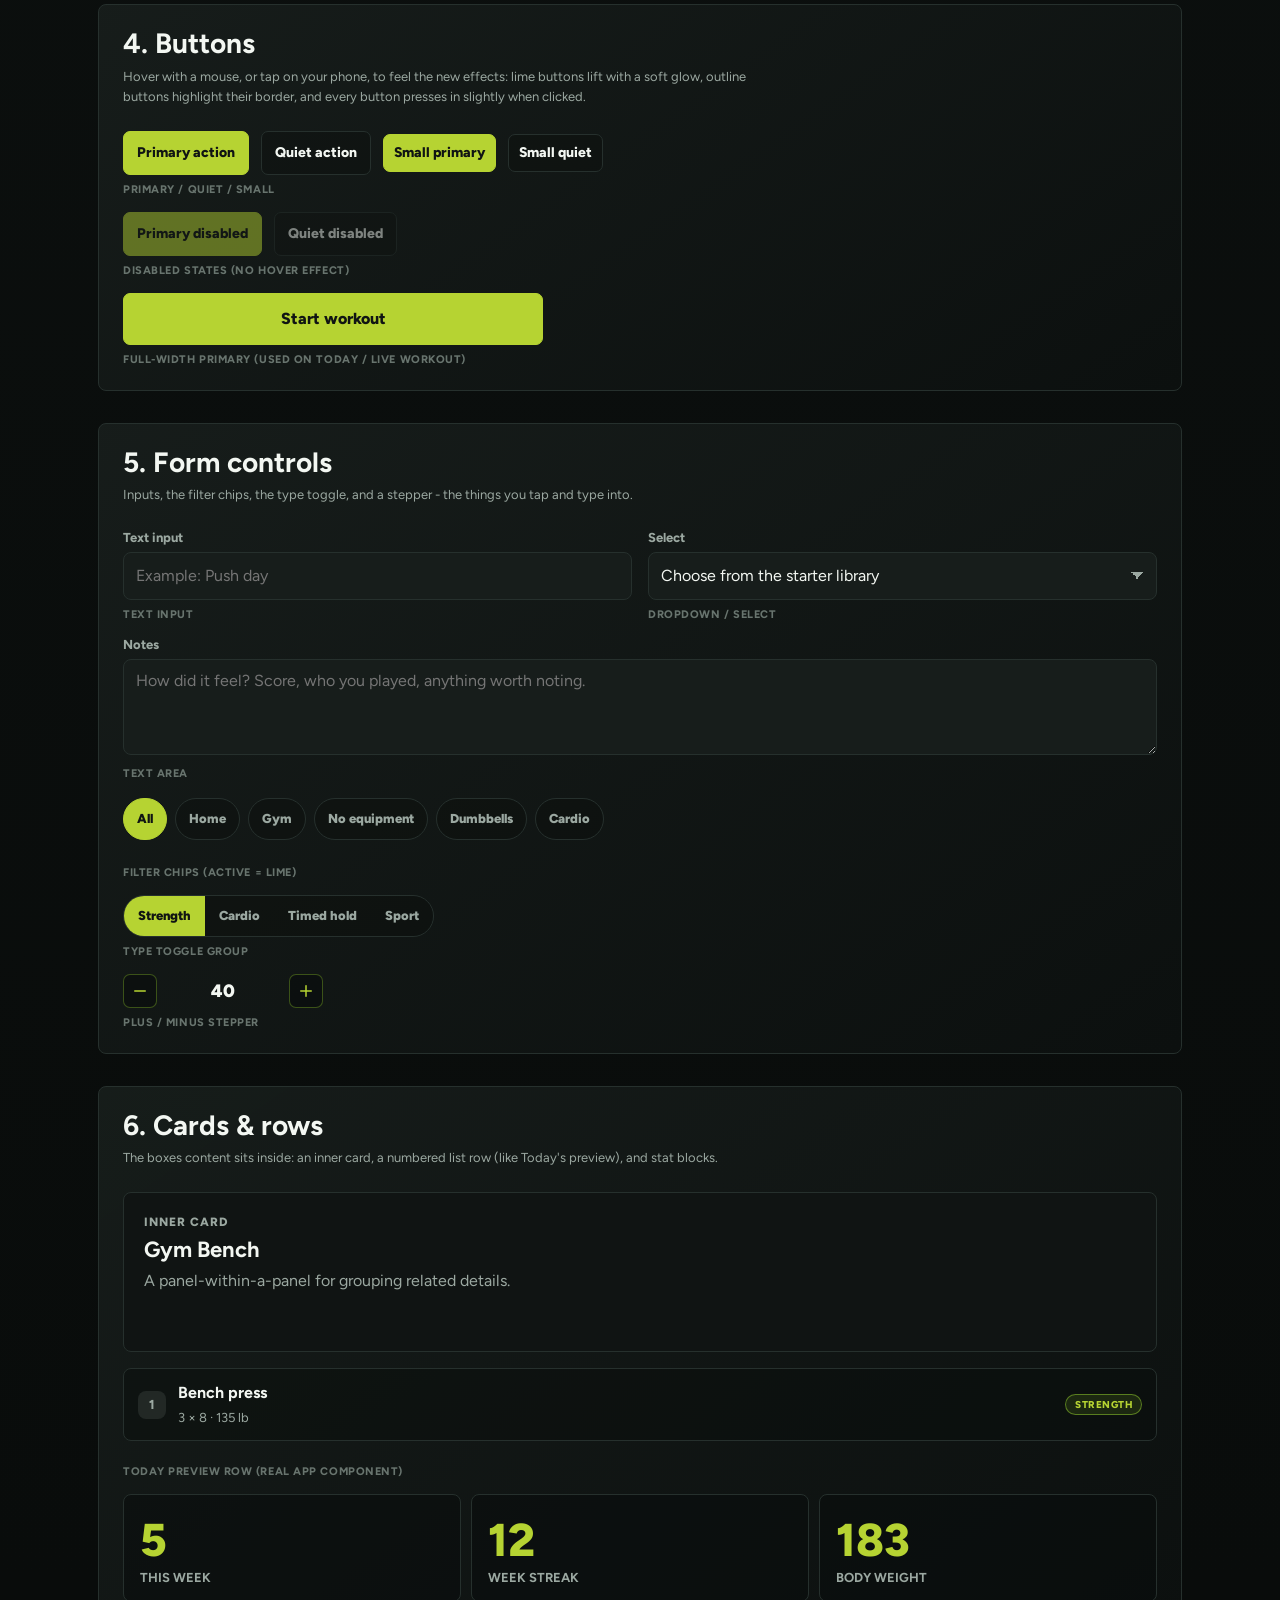
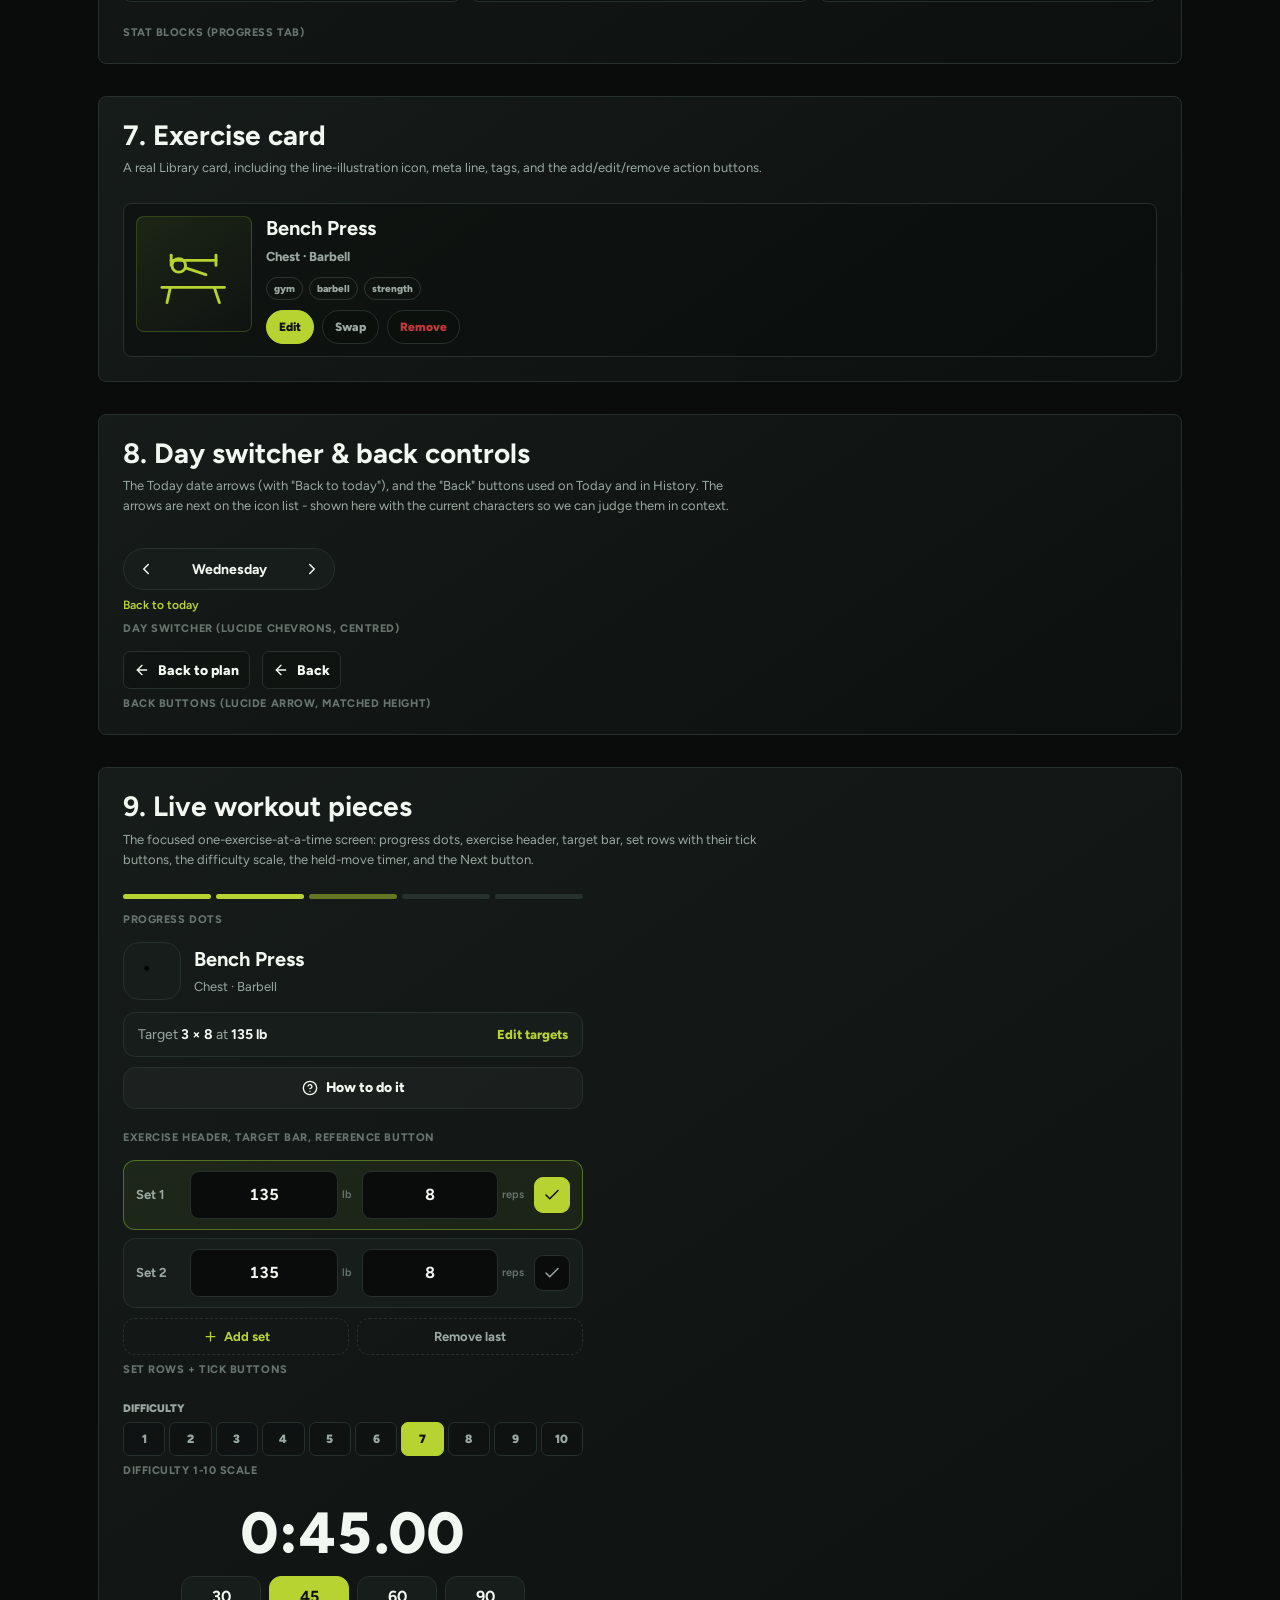
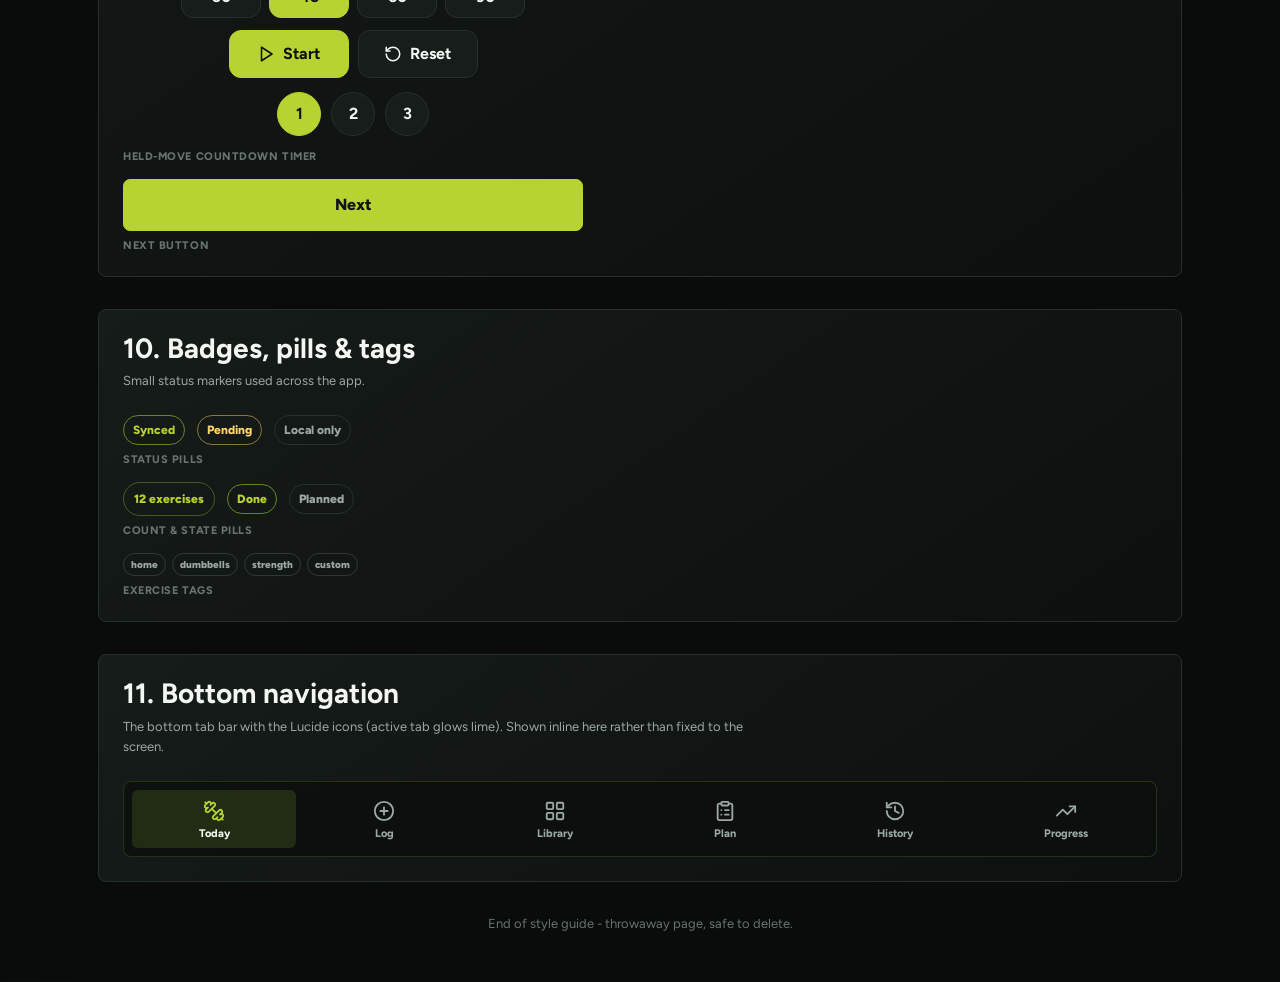
==== commit d1e49c0b: "Style guide v4: Lucide icons in symbol buttons - Stepper -/+ now use Lucide minus/plus; invert (lime" ====
--- a/styleguide.html
+++ b/styleguide.html
@@ -218,6 +218,24 @@
       justify-content: center;
     }
     .day-arrow svg { width: 18px; height: 18px; }
+
+    /* symbol buttons that now hold a Lucide icon */
+    .sg-stepper button { display: inline-flex; align-items: center; justify-content: center; }
+    .sg-stepper button svg { width: 18px; height: 18px; }
+    /* invert on hover, like the other buttons */
+    .sg-stepper button:hover { background: var(--accent); color: #101413; border-color: var(--accent); }
+
+    .lw-check svg { width: 18px; height: 18px; }
+    .lw-check:not(.is-done):hover { border-color: rgba(183, 255, 53, 0.55); color: var(--text); }
+
+    .lw-add, .lw-remove { display: inline-flex; align-items: center; justify-content: center; gap: 6px; }
+    .lw-add svg { width: 15px; height: 15px; }
+
+    .lw-tbtn { display: inline-flex; align-items: center; justify-content: center; gap: 8px; }
+    .lw-tbtn svg { width: 18px; height: 18px; }
+
+    .lw-reference-button { display: inline-flex; align-items: center; justify-content: center; gap: 8px; }
+    .lw-reference-button svg { width: 16px; height: 16px; }
   </style>
 </head>
 <body>
@@ -377,9 +395,9 @@
 
       <div style="margin-top:16px;">
         <div class="sg-stepper">
-          <button type="button">-</button>
+          <button type="button" aria-label="Decrease"><span class="sg-ico" data-icon="minus"></span></button>
           <strong>40</strong>
-          <button type="button">+</button>
+          <button type="button" aria-label="Increase"><span class="sg-ico" data-icon="plus"></span></button>
         </div>
         <span class="sg-cap">Plus / minus stepper</span>
       </div>
@@ -499,7 +517,7 @@
             <span>Target <strong>3 &times; 8</strong> at <strong>135 lb</strong></span>
             <button class="lw-edit-targets" type="button">Edit targets</button>
           </div>
-          <button class="lw-reference-button" type="button">How to do it</button>
+          <button class="lw-reference-button" type="button"><span class="sg-ico" data-icon="help-circle"></span>How to do it</button>
           <span class="sg-cap">Exercise header, target bar, reference button</span>
         </div>
 
@@ -509,17 +527,17 @@
               <span class="lw-sn">Set 1</span>
               <span class="lw-field"><input type="number" value="135"><span>lb</span></span>
               <span class="lw-field"><input type="number" value="8"><span>reps</span></span>
-              <button class="lw-check" type="button">&check;</button>
+              <button class="lw-check" type="button" aria-label="Mark set done"><span class="sg-ico" data-icon="check"></span></button>
             </div>
             <div class="lw-setrow">
               <span class="lw-sn">Set 2</span>
               <span class="lw-field"><input type="number" value="135"><span>lb</span></span>
               <span class="lw-field"><input type="number" value="8"><span>reps</span></span>
-              <button class="lw-check" type="button">&check;</button>
+              <button class="lw-check" type="button" aria-label="Mark set done"><span class="sg-ico" data-icon="check"></span></button>
             </div>
           </div>
           <div class="lw-setactions">
-            <button class="lw-add" type="button">+ Add set</button>
+            <button class="lw-add" type="button"><span class="sg-ico" data-icon="plus"></span>Add set</button>
             <button class="lw-remove" type="button">Remove last</button>
           </div>
           <span class="sg-cap">Set rows + tick buttons</span>
@@ -554,8 +572,8 @@
               <button class="lw-preset" type="button">90</button>
             </div>
             <div class="lw-timer-controls">
-              <button class="lw-tbtn primary" type="button">Start</button>
-              <button class="lw-tbtn" type="button">Reset</button>
+              <button class="lw-tbtn primary" type="button"><span class="sg-ico" data-icon="play"></span>Start</button>
+              <button class="lw-tbtn" type="button"><span class="sg-ico" data-icon="rotate-ccw"></span>Reset</button>
             </div>
             <div class="lw-pills">
               <button class="lw-pill is-done" type="button">1</button>
@@ -635,7 +653,13 @@
       "trending-up": '<polyline points="22 7 13.5 15.5 8.5 10.5 2 17"/><polyline points="16 7 22 7 22 13"/>',
       "arrow-left": '<path d="m12 19-7-7 7-7"/><path d="M19 12H5"/>',
       "chevron-left": '<path d="m15 18-6-6 6-6"/>',
-      "chevron-right": '<path d="m9 18 6-6-6-6"/>'
+      "chevron-right": '<path d="m9 18 6-6-6-6"/>',
+      plus: '<path d="M5 12h14"/><path d="M12 5v14"/>',
+      minus: '<path d="M5 12h14"/>',
+      check: '<path d="M20 6 9 17l-5-5"/>',
+      play: '<polygon points="6 3 20 12 6 21 6 3"/>',
+      "rotate-ccw": '<path d="M3 12a9 9 0 1 0 9-9 9.75 9.75 0 0 0-6.74 2.74L3 8"/><path d="M3 3v5h5"/>',
+      "help-circle": '<circle cx="12" cy="12" r="10"/><path d="M9.09 9a3 3 0 0 1 5.83 1c0 2-3 3-3 3"/><path d="M12 17h.01"/>'
     };
     document.querySelectorAll("[data-icon]").forEach((el) => {
       const inner = UI_ICONS[el.dataset.icon];
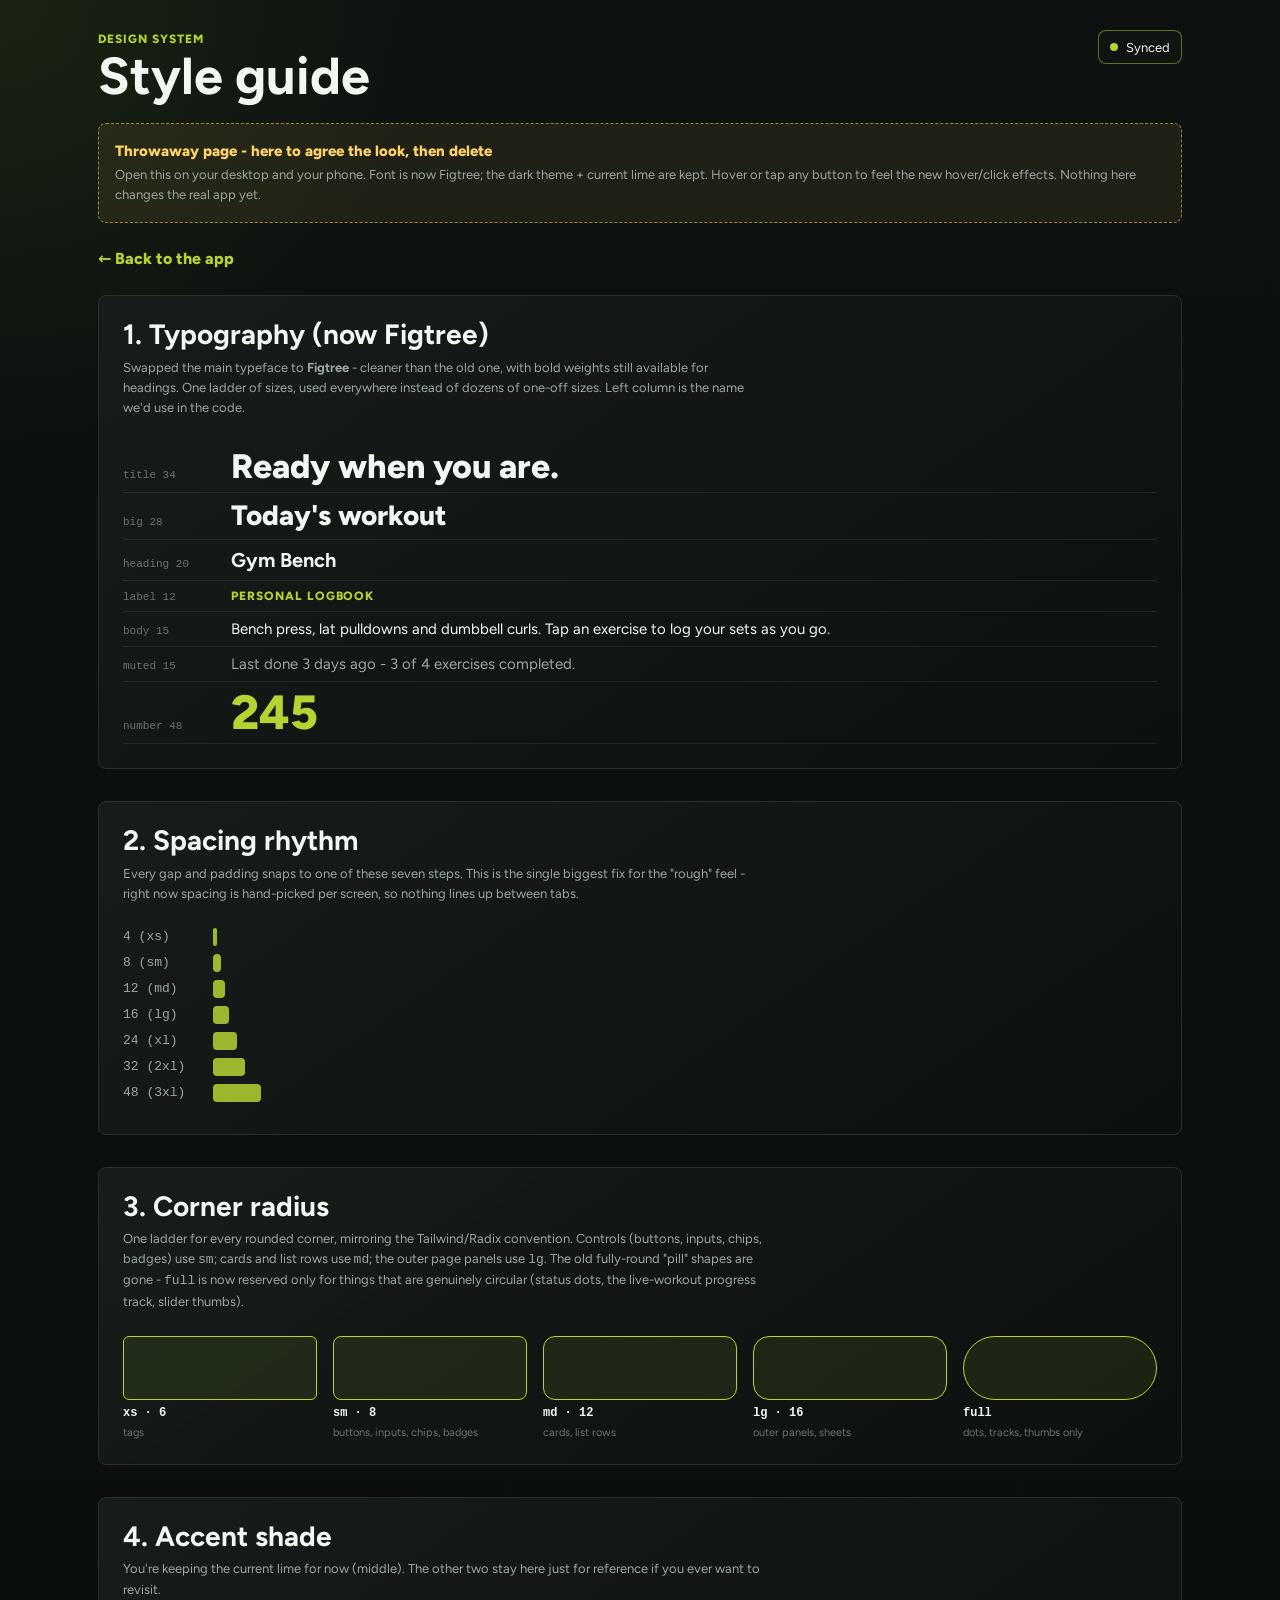
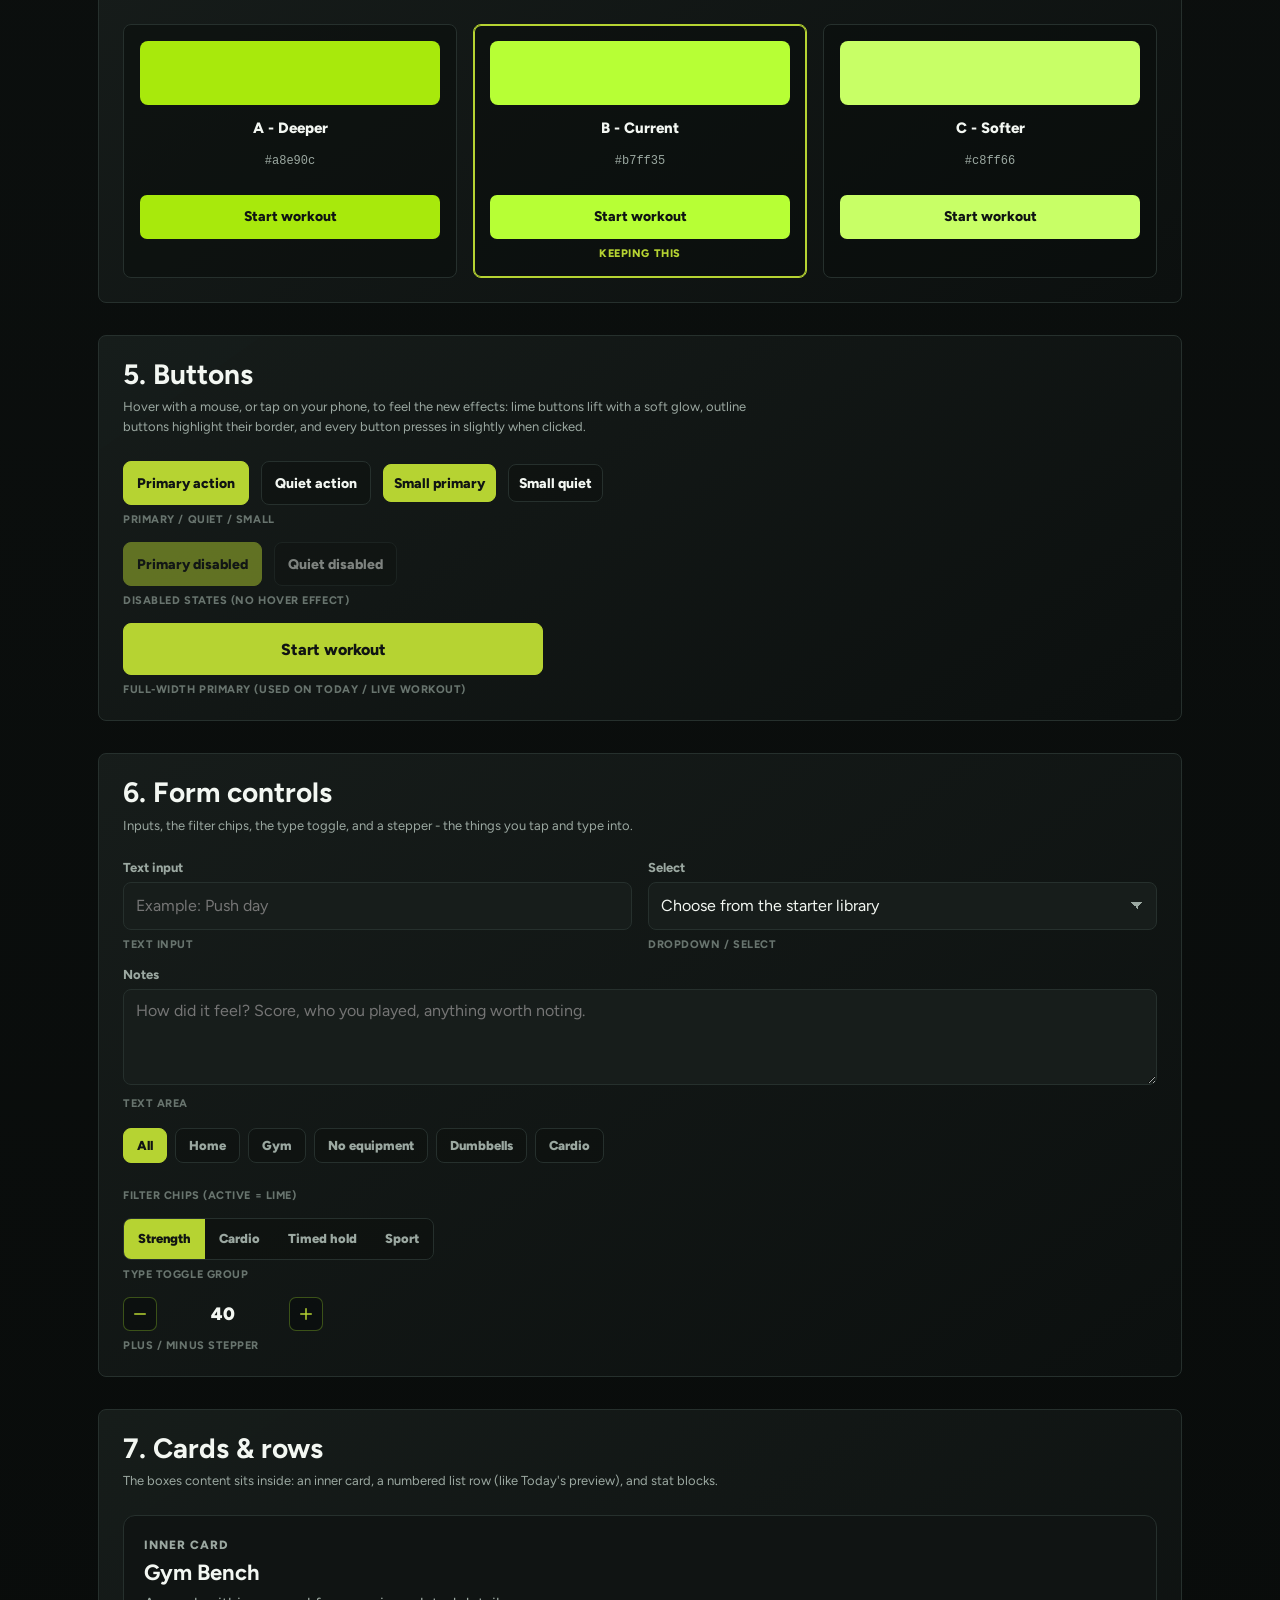
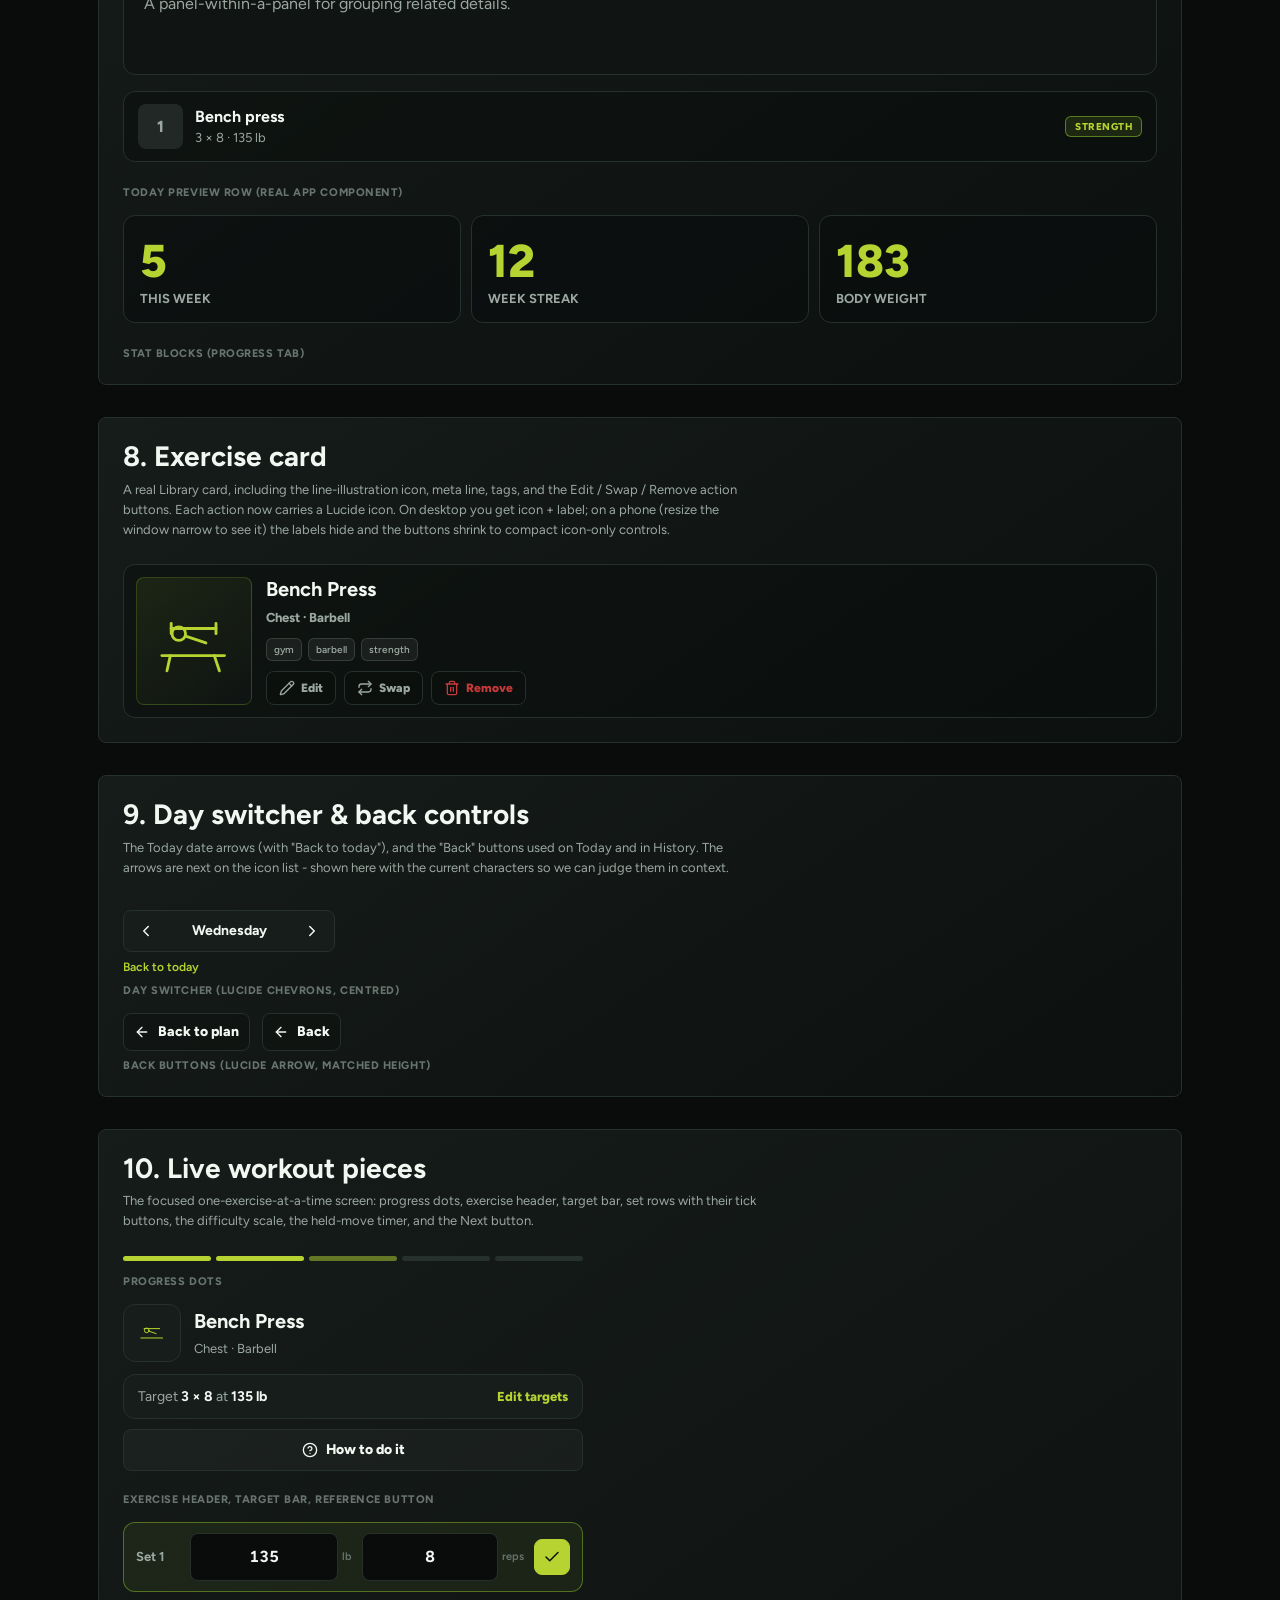
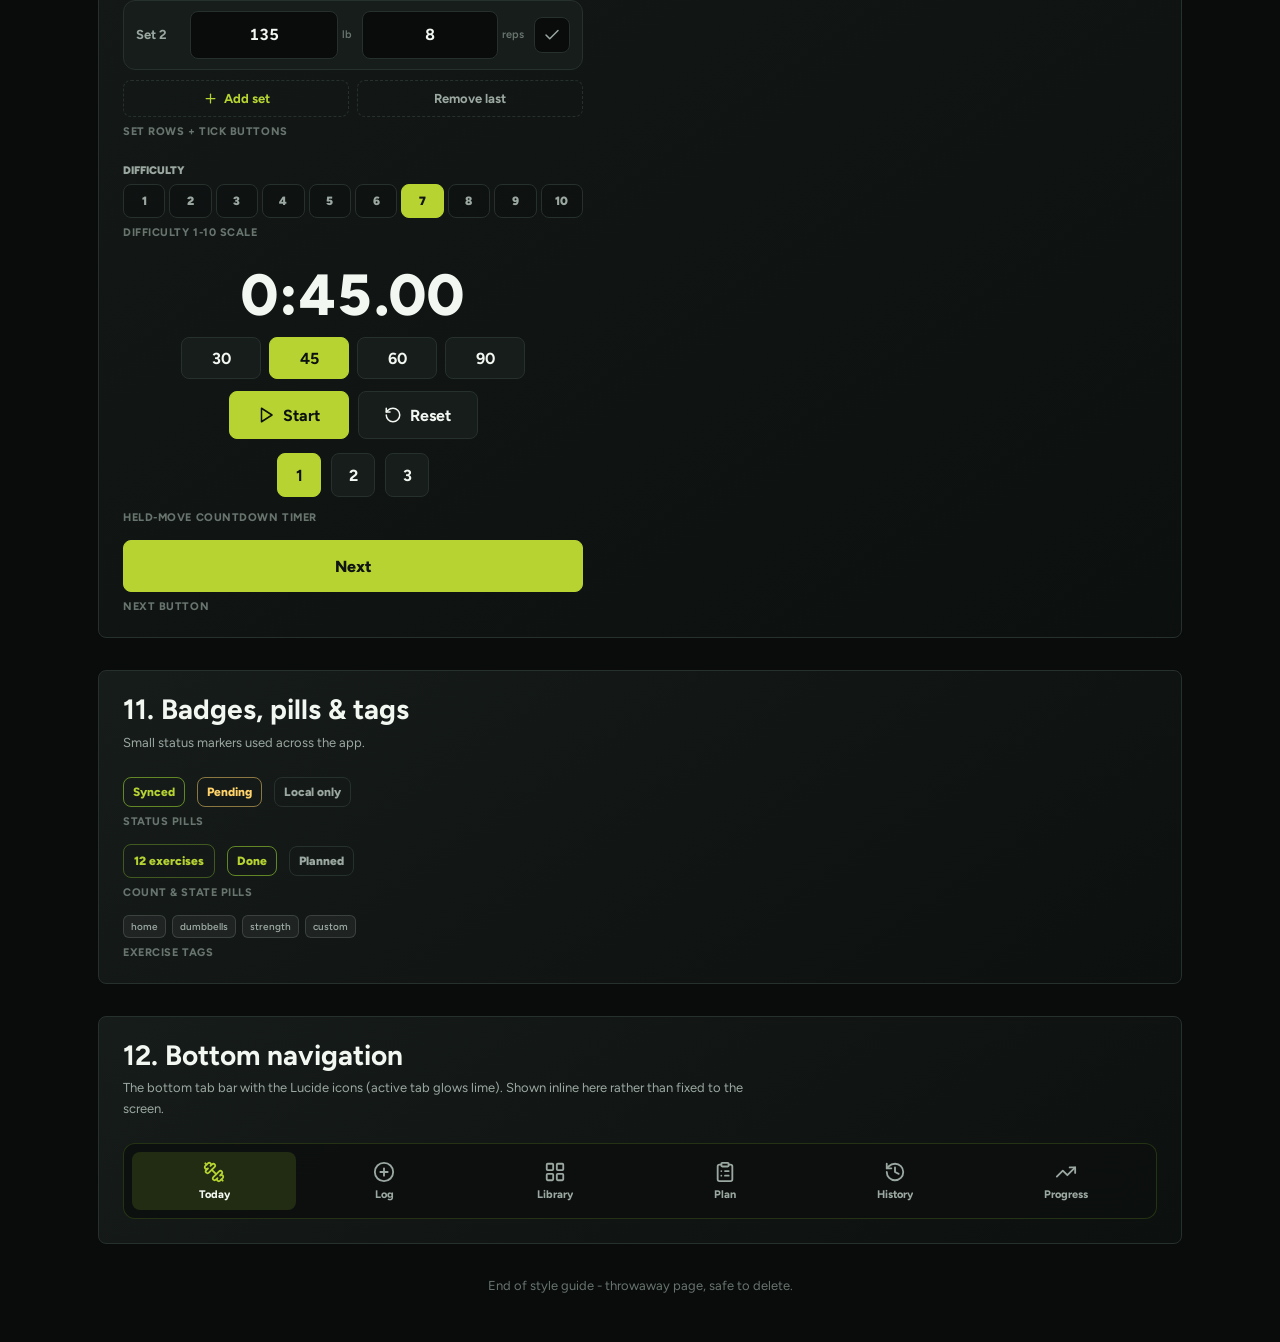
==== commit f7e1ff20: "Consistency pass 2: icon row actions + self-hosted Figtree Replace text buttons (Edit/Remove/Save/Ca" ====
--- a/styleguide.html
+++ b/styleguide.html
@@ -182,6 +182,12 @@
     .sg-space-bar { height: 18px; border-radius: 4px; background: var(--accent); opacity: 0.85; }
     .sg-space-row code { color: var(--muted); font-size: var(--sg-text-small); font-family: ui-monospace, Consolas, monospace; min-width: 78px; }
 
+    .sg-radius-grid { display: grid; grid-template-columns: repeat(auto-fit, minmax(130px, 1fr)); gap: var(--sg-space-4); }
+    .sg-radius-grid > div { display: grid; gap: 6px; justify-items: start; }
+    .sg-radius-swatch { width: 100%; height: 64px; border: 1px solid var(--accent); background: rgba(183, 255, 53, 0.08); }
+    .sg-radius-grid code { color: var(--text); font-size: 12px; font-weight: 800; font-family: ui-monospace, Consolas, monospace; }
+    .sg-radius-grid span { color: var(--dim); font-size: 11px; line-height: 1.3; }
+
     .sg-accent-card { padding: var(--sg-space-4); border: 1px solid var(--line); border-radius: 8px; background: rgba(9, 12, 11, 0.5); text-align: center; }
     .sg-accent-card.is-chosen { border-color: var(--accent); box-shadow: 0 0 0 1px var(--accent) inset; }
     .sg-accent-chip { height: 64px; border-radius: 8px; margin-bottom: var(--sg-space-3); }
@@ -286,9 +292,22 @@
       <div class="sg-space-row"><code>48 (3xl)</code><div class="sg-space-bar" style="width:48px;"></div></div>
     </section>
 
-    <!-- 3. ACCENT -->
-    <section class="sg-section">
-      <h2>3. Accent shade</h2>
+    <!-- 3. CORNER RADIUS -->
+    <section class="sg-section">
+      <h2>3. Corner radius</h2>
+      <p class="sg-note">One ladder for every rounded corner, mirroring the Tailwind/Radix convention. Controls (buttons, inputs, chips, badges) use <code>sm</code>; cards and list rows use <code>md</code>; the outer page panels use <code>lg</code>. The old fully-round "pill" shapes are gone - <code>full</code> is now reserved only for things that are genuinely circular (status dots, the live-workout progress track, slider thumbs).</p>
+      <div class="sg-radius-grid">
+        <div><div class="sg-radius-swatch" style="border-radius:var(--radius-xs);"></div><code>xs &middot; 6</code><span>tags</span></div>
+        <div><div class="sg-radius-swatch" style="border-radius:var(--radius-sm);"></div><code>sm &middot; 8</code><span>buttons, inputs, chips, badges</span></div>
+        <div><div class="sg-radius-swatch" style="border-radius:var(--radius-md);"></div><code>md &middot; 12</code><span>cards, list rows</span></div>
+        <div><div class="sg-radius-swatch" style="border-radius:var(--radius-lg);"></div><code>lg &middot; 16</code><span>outer panels, sheets</span></div>
+        <div><div class="sg-radius-swatch" style="border-radius:var(--radius-full);"></div><code>full</code><span>dots, tracks, thumbs only</span></div>
+      </div>
+    </section>
+
+    <!-- 4. ACCENT -->
+    <section class="sg-section">
+      <h2>4. Accent shade</h2>
       <p class="sg-note">You're keeping the current lime for now (middle). The other two stay here just for reference if you ever want to revisit.</p>
       <div class="sg-grid2">
         <div class="sg-accent-card">
@@ -318,7 +337,7 @@
 
     <!-- 4. BUTTONS -->
     <section class="sg-section">
-      <h2>4. Buttons</h2>
+      <h2>5. Buttons</h2>
       <p class="sg-note">Hover with a mouse, or tap on your phone, to feel the new effects: lime buttons lift with a soft glow, outline buttons highlight their border, and every button presses in slightly when clicked.</p>
       <div class="sg-stack">
         <div>
@@ -346,7 +365,7 @@
 
     <!-- 5. FORM CONTROLS -->
     <section class="sg-section">
-      <h2>5. Form controls</h2>
+      <h2>6. Form controls</h2>
       <p class="sg-note">Inputs, the filter chips, the type toggle, and a stepper - the things you tap and type into.</p>
       <div class="sg-grid2">
         <div>
@@ -405,7 +424,7 @@
 
     <!-- 6. CARDS, PANELS, LIST ROWS -->
     <section class="sg-section">
-      <h2>6. Cards &amp; rows</h2>
+      <h2>7. Cards &amp; rows</h2>
       <p class="sg-note">The boxes content sits inside: an inner card, a numbered list row (like Today's preview), and stat blocks.</p>
       <div class="sg-stack">
         <div class="preview-card">
@@ -435,8 +454,8 @@
 
     <!-- 7. EXERCISE CARD WITH ILLUSTRATION -->
     <section class="sg-section">
-      <h2>7. Exercise card</h2>
-      <p class="sg-note">A real Library card, including the line-illustration icon, meta line, tags, and the add/edit/remove action buttons.</p>
+      <h2>8. Exercise card</h2>
+      <p class="sg-note">A real Library card, including the line-illustration icon, meta line, tags, and the Edit / Swap / Remove action buttons. Each action now carries a Lucide icon. On desktop you get icon + label; on a phone (resize the window narrow to see it) the labels hide and the buttons shrink to compact icon-only controls.</p>
       <div class="exercise-list" style="grid-template-columns:minmax(0,1fr);">
         <div class="exercise-card">
           <div class="exercise-art">
@@ -451,9 +470,9 @@
               <span class="exercise-tag">Strength</span>
             </div>
             <div class="exercise-actions">
-              <button class="exercise-action primary" type="button">Edit</button>
-              <button class="exercise-action" type="button">Swap</button>
-              <button class="exercise-action danger" type="button">Remove</button>
+              <button class="exercise-action" type="button" aria-label="Edit"><span class="sg-ico" data-icon="pencil"></span><span class="btn-label">Edit</span></button>
+              <button class="exercise-action" type="button" aria-label="Swap"><span class="sg-ico" data-icon="repeat"></span><span class="btn-label">Swap</span></button>
+              <button class="exercise-action danger" type="button" aria-label="Remove"><span class="sg-ico" data-icon="trash-2"></span><span class="btn-label">Remove</span></button>
             </div>
           </div>
         </div>
@@ -462,7 +481,7 @@
 
     <!-- 8. DAY SWITCHER + BACK CONTROLS -->
     <section class="sg-section">
-      <h2>8. Day switcher &amp; back controls</h2>
+      <h2>9. Day switcher &amp; back controls</h2>
       <p class="sg-note">The Today date arrows (with "Back to today"), and the "Back" buttons used on Today and in History. The arrows are next on the icon list - shown here with the current characters so we can judge them in context.</p>
       <div class="sg-stack">
         <div>
@@ -488,7 +507,7 @@
 
     <!-- 9. LIVE WORKOUT PIECES -->
     <section class="sg-section">
-      <h2>9. Live workout pieces</h2>
+      <h2>10. Live workout pieces</h2>
       <p class="sg-note">The focused one-exercise-at-a-time screen: progress dots, exercise header, target bar, set rows with their tick buttons, the difficulty scale, the held-move timer, and the Next button.</p>
 
       <div class="sg-live-demo sg-stack">
@@ -593,7 +612,7 @@
 
     <!-- 10. BADGES / PILLS / TAGS -->
     <section class="sg-section">
-      <h2>10. Badges, pills &amp; tags</h2>
+      <h2>11. Badges, pills &amp; tags</h2>
       <p class="sg-note">Small status markers used across the app.</p>
       <div class="sg-stack">
         <div>
@@ -626,7 +645,7 @@
 
     <!-- 11. BOTTOM TAB BAR -->
     <section class="sg-section">
-      <h2>11. Bottom navigation</h2>
+      <h2>12. Bottom navigation</h2>
       <p class="sg-note">The bottom tab bar with the Lucide icons (active tab glows lime). Shown inline here rather than fixed to the screen.</p>
       <nav class="tabbar" style="position:static;max-width:none;box-shadow:none;" aria-label="Example nav">
         <button class="tab is-active" type="button"><span class="tab-icon" data-icon="dumbbell"></span><span>Today</span></button>
@@ -659,7 +678,11 @@
       check: '<path d="M20 6 9 17l-5-5"/>',
       play: '<polygon points="6 3 20 12 6 21 6 3"/>',
       "rotate-ccw": '<path d="M3 12a9 9 0 1 0 9-9 9.75 9.75 0 0 0-6.74 2.74L3 8"/><path d="M3 3v5h5"/>',
-      "help-circle": '<circle cx="12" cy="12" r="10"/><path d="M9.09 9a3 3 0 0 1 5.83 1c0 2-3 3-3 3"/><path d="M12 17h.01"/>'
+      "help-circle": '<circle cx="12" cy="12" r="10"/><path d="M9.09 9a3 3 0 0 1 5.83 1c0 2-3 3-3 3"/><path d="M12 17h.01"/>',
+      pencil: '<path d="M21.174 6.812a1 1 0 0 0-3.986-3.987L3.842 16.174a2 2 0 0 0-.5.83l-1.321 4.352a.5.5 0 0 0 .623.622l4.353-1.32a2 2 0 0 0 .83-.497z"/><path d="m15 5 4 4"/>',
+      repeat: '<path d="m17 2 4 4-4 4"/><path d="M3 11v-1a4 4 0 0 1 4-4h14"/><path d="m7 22-4-4 4-4"/><path d="M21 13v1a4 4 0 0 1-4 4H3"/>',
+      "trash-2": '<path d="M3 6h18"/><path d="M19 6v14a2 2 0 0 1-2 2H7a2 2 0 0 1-2-2V6m3 0V4a2 2 0 0 1 2-2h4a2 2 0 0 1 2 2v2"/><line x1="10" x2="10" y1="11" y2="17"/><line x1="14" x2="14" y1="11" y2="17"/>',
+      x: '<path d="M18 6 6 18"/><path d="m6 6 12 12"/>'
     };
     document.querySelectorAll("[data-icon]").forEach((el) => {
       const inner = UI_ICONS[el.dataset.icon];
--- a/styles.css
+++ b/styles.css
@@ -1,3 +1,13 @@
+/* Figtree, bundled locally (one variable file, weights 300-900) so the app
+   keeps its typeface offline with no web-font dependency. OFL licensed. */
+@font-face {
+  font-family: "Figtree";
+  font-style: normal;
+  font-weight: 300 900;
+  font-display: swap;
+  src: url("fonts/figtree-latin.woff2") format("woff2");
+}
+
 :root {
   color-scheme: dark;
   --bg: #090c0b;
@@ -11,7 +21,34 @@
   --accent-2: #a3b551;
   --danger: #c43939;
   --shadow: 0 20px 70px rgba(0, 0, 0, 0.32);
-  font-family: Inter, ui-sans-serif, system-ui, -apple-system, BlinkMacSystemFont, "Segoe UI", sans-serif;
+
+  /* ===== Shared design tokens (the style-guide scale) =====
+     Spacing rhythm: every gap/padding should use one of these. */
+  --space-1: 4px;
+  --space-2: 8px;
+  --space-3: 12px;
+  --space-4: 16px;
+  --space-5: 24px;
+  --space-6: 32px;
+  --space-7: 48px;
+
+  /* ===== Border-radius scale =====
+     One ladder (mirrors the Tailwind/Radix convention) so every corner uses a
+     named step instead of a one-off value. Controls = sm, cards/rows = md,
+     outer panels = lg. Pills are gone: --radius-full is reserved for things
+     that are genuinely circular (status dots, progress tracks, range thumbs). */
+  --radius-xs: 6px;
+  --radius-sm: 8px;
+  --radius-md: 12px;
+  --radius-lg: 16px;
+  --radius-full: 999px;
+
+  /* One shared treatment for every screen's main container, so all six
+     pages match and a single edit here updates them everywhere. */
+  --panel-pad: clamp(18px, 5vw, 42px);
+  --panel-min-h: min(680px, calc(100svh - 142px));
+
+  font-family: "Figtree", ui-sans-serif, system-ui, -apple-system, BlinkMacSystemFont, "Segoe UI", sans-serif;
 }
 
 * {
@@ -42,7 +79,7 @@
   width: 100%;
   max-width: 100%;
   border: 1px solid var(--line);
-  border-radius: 8px;
+  border-radius: var(--radius-sm);
   background: var(--panel-2);
   color: var(--text);
   font: inherit;
@@ -147,7 +184,7 @@
   min-height: 34px;
   padding: 8px 11px;
   border: 1px solid var(--line);
-  border-radius: 999px;
+  border-radius: var(--radius-sm);
   background: rgba(16, 20, 19, 0.82);
   color: var(--muted);
   cursor: pointer;
@@ -178,7 +215,7 @@
 .sync-dot {
   width: 8px;
   height: 8px;
-  border-radius: 50%;
+  border-radius: var(--radius-full);
   background: var(--dim);
 }
 
@@ -198,7 +235,7 @@
   width: min(360px, calc(100vw - 24px));
   padding: 14px;
   border: 1px solid var(--line);
-  border-radius: 8px;
+  border-radius: var(--radius-md);
   background: rgba(16, 20, 19, 0.98);
   box-shadow: var(--shadow);
 }
@@ -268,16 +305,24 @@
   display: block;
 }
 
+/* Every screen's main container shares one look: border, surface, shadow,
+   padding and minimum height all come from the tokens above. Edit the tokens
+   to change all pages at once. (hero-panel / blank-panel set their own size
+   below and override where they need to.) */
 .hero-panel,
 .blank-panel,
+.today-panel,
 .library-panel,
 .log-panel,
 .history-panel,
-.plan-panel {
-  border: 1px solid var(--line);
-  border-radius: 8px;
+.plan-panel,
+.progress-panel {
+  border: 1px solid var(--line);
+  border-radius: var(--radius-lg);
   background: linear-gradient(145deg, rgba(23, 29, 27, 0.96), rgba(12, 16, 15, 0.98));
   box-shadow: var(--shadow);
+  padding: var(--panel-pad);
+  min-height: var(--panel-min-h);
 }
 
 .hero-panel {
@@ -303,7 +348,7 @@
   min-height: 104px;
   padding: 16px;
   border: 1px solid var(--line);
-  border-radius: 8px;
+  border-radius: var(--radius-md);
   background: rgba(9, 12, 11, 0.55);
 }
 
@@ -335,7 +380,7 @@
   min-height: 160px;
   padding: 20px;
   border: 1px solid var(--line);
-  border-radius: 8px;
+  border-radius: var(--radius-md);
   background: var(--panel);
 }
 
@@ -349,7 +394,7 @@
   margin-top: 12px;
   padding: 20px;
   border: 1px solid var(--line);
-  border-radius: 8px;
+  border-radius: var(--radius-md);
   background: var(--panel);
 }
 
@@ -367,7 +412,7 @@
   min-height: 30px;
   padding: 6px 9px;
   border: 1px solid var(--line);
-  border-radius: 999px;
+  border-radius: var(--radius-sm);
   color: var(--muted);
   font-size: 12px;
   font-weight: 800;
@@ -410,7 +455,7 @@
 .quiet-button {
   min-height: 44px;
   border: 1px solid var(--line);
-  border-radius: 7px;
+  border-radius: var(--radius-sm);
   font: inherit;
   font-size: 14px;
   font-weight: 800;
@@ -422,6 +467,21 @@
   border-color: var(--accent);
   background: var(--accent);
   color: #101413;
+}
+
+/* Reusable: any button that holds a Lucide icon next to its label. Keeps the
+   icon + text centred and the icon a consistent size everywhere (back buttons,
+   etc.) so the same component looks identical across the app. */
+.btn-ico {
+  display: inline-flex;
+  align-items: center;
+  justify-content: center;
+  gap: 6px;
+}
+
+.btn-ico svg {
+  width: 16px;
+  height: 16px;
 }
 
 .quiet-button {
@@ -479,7 +539,7 @@
 .saved-entry {
   padding: 12px;
   border: 1px solid var(--line);
-  border-radius: 8px;
+  border-radius: var(--radius-md);
   background: rgba(9, 12, 11, 0.35);
 }
 
@@ -500,15 +560,7 @@
   padding: clamp(24px, 7vw, 64px);
 }
 
-.library-panel {
-  min-height: min(680px, calc(100svh - 142px));
-  padding: clamp(18px, 5vw, 42px);
-}
-
-.log-panel {
-  min-height: min(720px, calc(100svh - 142px));
-  padding: clamp(18px, 5vw, 42px);
-}
+/* library-panel / log-panel size now comes from the shared container tokens. */
 
 .library-heading {
   display: flex;
@@ -551,7 +603,7 @@
   min-width: 138px;
   padding: 13px 14px;
   border: 1px solid rgba(183, 255, 53, 0.24);
-  border-radius: 8px;
+  border-radius: var(--radius-md);
   background: rgba(9, 12, 11, 0.48);
   text-align: right;
 }
@@ -594,7 +646,7 @@
   min-height: 210px;
   padding: 22px;
   border: 1px dashed rgba(155, 168, 161, 0.36);
-  border-radius: 8px;
+  border-radius: var(--radius-md);
   background: rgba(9, 12, 11, 0.34);
 }
 
@@ -611,7 +663,7 @@
 .workout-card {
   padding: 14px;
   border: 1px solid var(--line);
-  border-radius: 8px;
+  border-radius: var(--radius-md);
   background: rgba(9, 12, 11, 0.44);
 }
 
@@ -640,7 +692,7 @@
   aspect-ratio: 1;
   place-items: center;
   border: 1px solid rgba(183, 255, 53, 0.18);
-  border-radius: 8px;
+  border-radius: var(--radius-sm);
   background: rgba(16, 20, 19, 0.9);
 }
 
@@ -667,7 +719,7 @@
   min-height: 30px;
   padding: 6px 9px;
   border: 1px solid var(--line);
-  border-radius: 999px;
+  border-radius: var(--radius-sm);
   color: var(--muted);
   font-size: 12px;
   font-weight: 850;
@@ -691,7 +743,7 @@
   align-items: end;
   padding: 10px;
   border: 1px solid rgba(155, 168, 161, 0.18);
-  border-radius: 8px;
+  border-radius: var(--radius-md);
   background: rgba(16, 20, 19, 0.58);
 }
 
@@ -730,7 +782,7 @@
   min-height: 44px;
   padding: 9px;
   border: 1px solid var(--line);
-  border-radius: 8px;
+  border-radius: var(--radius-sm);
   background: rgba(9, 12, 11, 0.38);
 }
 
@@ -785,7 +837,7 @@
   appearance: none;
   width: 18px;
   height: 18px;
-  border-radius: 50%;
+  border-radius: var(--radius-full);
   background: var(--accent);
   cursor: pointer;
   box-shadow: 0 2px 8px rgba(0, 0, 0, 0.3);
@@ -794,7 +846,7 @@
 .difficulty-row input[type="range"]::-moz-range-thumb {
   width: 18px;
   height: 18px;
-  border-radius: 50%;
+  border-radius: var(--radius-full);
   background: var(--accent);
   cursor: pointer;
   border: none;
@@ -839,7 +891,7 @@
   min-height: 34px;
   padding: 7px 10px;
   border: 1px solid rgba(183, 255, 53, 0.28);
-  border-radius: 999px;
+  border-radius: var(--radius-sm);
   color: var(--accent);
   font-size: 12px;
   font-weight: 850;
@@ -871,6 +923,14 @@
   color: var(--muted);
 }
 
+/* Stack the Plan page's sections (loaded plan, import, schedule, routines)
+   with the same rhythm the cards use, so they aren't flush against each other. */
+#plan-content {
+  display: flex;
+  flex-direction: column;
+  gap: var(--space-3);
+}
+
 .plan-grid {
   display: grid;
   grid-template-columns: minmax(0, 1.35fr) minmax(280px, 0.65fr);
@@ -880,7 +940,7 @@
 .plan-card {
   padding: 18px;
   border: 1px solid var(--line);
-  border-radius: 8px;
+  border-radius: var(--radius-md);
   background: rgba(9, 12, 11, 0.5);
 }
 
@@ -969,7 +1029,7 @@
   overflow: auto;
   white-space: pre-wrap;
   border: 1px solid rgba(155, 168, 161, 0.18);
-  border-radius: 8px;
+  border-radius: var(--radius-md);
   background: rgba(16, 20, 19, 0.72);
   color: var(--text);
   font: 13px/1.45 ui-monospace, "SFMono-Regular", Consolas, "Liberation Mono", monospace;
@@ -986,7 +1046,7 @@
   min-height: 92px;
   padding: 12px;
   border: 1px solid rgba(155, 168, 161, 0.18);
-  border-radius: 8px;
+  border-radius: var(--radius-md);
   background: rgba(23, 29, 27, 0.58);
 }
 
@@ -1014,7 +1074,7 @@
 .plan-routine {
   padding: 14px;
   border: 1px solid rgba(155, 168, 161, 0.18);
-  border-radius: 8px;
+  border-radius: var(--radius-md);
   background: rgba(23, 29, 27, 0.45);
 }
 
@@ -1046,7 +1106,7 @@
 .history-card {
   padding: 14px;
   border: 1px solid var(--line);
-  border-radius: 8px;
+  border-radius: var(--radius-md);
   background: rgba(9, 12, 11, 0.44);
 }
 
@@ -1068,7 +1128,7 @@
   min-height: 30px;
   padding: 6px 9px;
   border: 1px solid rgba(183, 255, 53, 0.28);
-  border-radius: 999px;
+  border-radius: var(--radius-sm);
   color: var(--accent);
   font-size: 12px;
   font-weight: 850;
@@ -1090,7 +1150,7 @@
   align-items: center;
   padding: 10px;
   border: 1px solid rgba(155, 168, 161, 0.18);
-  border-radius: 8px;
+  border-radius: var(--radius-md);
   background: rgba(16, 20, 19, 0.58);
 }
 
@@ -1124,7 +1184,7 @@
 .history-detail-panel {
   padding: 18px;
   border: 1px solid var(--line);
-  border-radius: 8px;
+  border-radius: var(--radius-md);
   background: rgba(9, 12, 11, 0.44);
 }
 
@@ -1177,7 +1237,7 @@
 .detail-exercise {
   padding: 12px;
   border: 1px solid rgba(155, 168, 161, 0.18);
-  border-radius: 8px;
+  border-radius: var(--radius-md);
   background: rgba(16, 20, 19, 0.58);
 }
 
@@ -1273,9 +1333,9 @@
 
 .filter-chip {
   flex: 0 0 auto;
-  min-height: 42px;
-  border: 1px solid var(--line);
-  border-radius: 999px;
+  min-height: 24px;
+  border: 1px solid var(--line);
+  border-radius: var(--radius-sm);
   background: rgba(9, 12, 11, 0.36);
   color: var(--muted);
   cursor: pointer;
@@ -1309,16 +1369,16 @@
   min-height: 142px;
   padding: 12px;
   border: 1px solid var(--line);
-  border-radius: 8px;
+  border-radius: var(--radius-md);
   background: rgba(9, 12, 11, 0.44);
 }
 
 .exercise-art {
   display: grid;
-  aspect-ratio: 1;
+  /* aspect-ratio: 1; */
   place-items: center;
   border: 1px solid rgba(183, 255, 53, 0.18);
-  border-radius: 8px;
+  border-radius: var(--radius-sm);
   background:
     linear-gradient(145deg, rgba(183, 255, 53, 0.08), transparent),
     rgba(16, 20, 19, 0.9);
@@ -1369,10 +1429,11 @@
   min-height: 23px;
   padding: 1px 7px;
   border: 1px solid rgba(155, 168, 161, 0.22);
-  border-radius: 999px;
-  color: var(--muted);
+  border-radius: var(--radius-xs);
+  color: var(--muted);
+  background:fixed rgba(120, 124, 123, 0.12);
   font-size: 10px;
-  font-weight: 850;
+  font-weight: 550;
   text-transform: lowercase;
 }
 
@@ -1385,7 +1446,7 @@
   margin: 14px 0 16px;
   padding: 12px;
   border: 1px solid var(--line);
-  border-radius: 8px;
+  border-radius: var(--radius-md);
   background: rgba(9, 12, 11, 0.44);
 }
 
@@ -1394,7 +1455,7 @@
   min-height: 42px;
   padding: 9px 12px;
   border: 1px solid var(--line);
-  border-radius: 8px;
+  border-radius: var(--radius-sm);
   background: rgba(9, 12, 11, 0.55);
   color: var(--text);
   font-size: 15px;
@@ -1409,7 +1470,7 @@
   display: inline-flex;
   flex: 0 0 auto;
   border: 1px solid var(--line);
-  border-radius: 999px;
+  border-radius: var(--radius-sm);
   overflow: hidden;
 }
 
@@ -1439,7 +1500,7 @@
   min-height: 42px;
   padding: 9px 20px;
   border: 1px solid var(--accent);
-  border-radius: 999px;
+  border-radius: var(--radius-sm);
   background: var(--accent);
   color: #101413;
   cursor: pointer;
@@ -1460,15 +1521,25 @@
 }
 
 .exercise-action {
+  display: inline-flex;
+  align-items: center;
+  justify-content: center;
+  gap: 6px;
   min-height: 34px;
   padding: 5px 12px;
   border: 1px solid var(--line);
-  border-radius: 999px;
+  border-radius: var(--radius-sm);
   background: rgba(9, 12, 11, 0.36);
   color: var(--muted);
   cursor: pointer;
   font-size: 12px;
   font-weight: 850;
+}
+
+.exercise-action svg {
+  width: 15px;
+  height: 15px;
+  flex: 0 0 auto;
 }
 
 .exercise-action.primary {
@@ -1496,7 +1567,7 @@
   margin-bottom: 10px;
   padding: 9px 12px;
   border: 1px solid var(--line);
-  border-radius: 8px;
+  border-radius: var(--radius-sm);
   background: rgba(9, 12, 11, 0.55);
   color: var(--text);
   font-size: 16px;
@@ -1531,7 +1602,7 @@
   margin: 0 auto;
   padding: 8px;
   border: 1px solid rgba(183, 255, 53, 0.15);
-  border-radius: 8px;
+  border-radius: var(--radius-md);
   background: rgba(12, 16, 15, 0.92);
   box-shadow: 0 14px 40px rgba(0, 0, 0, 0.45);
   backdrop-filter: blur(18px);
@@ -1546,7 +1617,7 @@
   justify-content: center;
   gap: 4px;
   border: 0;
-  border-radius: 6px;
+  border-radius: var(--radius-sm);
   background: transparent;
   color: var(--muted);
   cursor: pointer;
@@ -1588,14 +1659,7 @@
   outline-offset: 2px;
 }
 
-.today-panel {
-  border: 1px solid var(--line);
-  border-radius: 8px;
-  background: linear-gradient(145deg, rgba(23, 29, 27, 0.96), rgba(12, 16, 15, 0.98));
-  box-shadow: var(--shadow);
-  min-height: min(680px, calc(100svh - 142px));
-  padding: clamp(18px, 5vw, 42px);
-}
+/* today-panel look + size now come from the shared container tokens. */
 
 .review-reminder {
   display: flex;
@@ -1607,7 +1671,7 @@
   padding: 14px 16px;
   border: 1px solid var(--accent);
   border-left: 3px solid var(--accent);
-  border-radius: 8px;
+  border-radius: var(--radius-md);
   background: rgba(183, 255, 53, 0.08);
 }
 
@@ -1659,7 +1723,7 @@
   min-height: 180px;
   padding: 22px;
   border: 1px dashed rgba(155, 168, 161, 0.36);
-  border-radius: 8px;
+  border-radius: var(--radius-md);
   background: rgba(9, 12, 11, 0.34);
 }
 
@@ -1675,7 +1739,7 @@
   gap: 12px;
   padding: 12px;
   border: 1px solid var(--line);
-  border-radius: 8px;
+  border-radius: var(--radius-md);
   background: rgba(9, 12, 11, 0.44);
   align-items: start;
 }
@@ -1696,7 +1760,7 @@
   width: 100%;
   min-height: 34px;
   border: 1px solid var(--line);
-  border-radius: 7px;
+  border-radius: var(--radius-sm);
   background: rgba(16, 20, 19, 0.92);
   color: var(--muted);
   cursor: pointer;
@@ -1716,7 +1780,7 @@
   min-height: 24px;
   margin: 0;
   border: 2px solid var(--line);
-  border-radius: 6px;
+  border-radius: var(--radius-sm);
   appearance: none;
   background: transparent;
   cursor: pointer;
@@ -1736,7 +1800,7 @@
   aspect-ratio: 1;
   place-items: center;
   border: 1px solid rgba(183, 255, 53, 0.18);
-  border-radius: 8px;
+  border-radius: var(--radius-sm);
   background: rgba(16, 20, 19, 0.9);
 }
 
@@ -1799,7 +1863,7 @@
   min-width: 0;
   padding: 9px;
   border: 1px solid rgba(155, 168, 161, 0.18);
-  border-radius: 8px;
+  border-radius: var(--radius-md);
   background: rgba(16, 20, 19, 0.58);
 }
 
@@ -1835,7 +1899,7 @@
   min-height: 34px;
   place-items: center;
   border: 1px solid rgba(183, 255, 53, 0.28);
-  border-radius: 7px;
+  border-radius: var(--radius-sm);
   background: rgba(9, 12, 11, 0.55);
   color: var(--accent);
   cursor: pointer;
@@ -1858,7 +1922,7 @@
   min-width: 0;
   min-height: 34px;
   border: 1px solid var(--line);
-  border-radius: 7px;
+  border-radius: var(--radius-sm);
   background: rgba(9, 12, 11, 0.38);
   color: var(--muted);
   cursor: pointer;
@@ -1902,7 +1966,7 @@
   min-width: 140px;
   padding: 12px 14px;
   border: 1px solid rgba(183, 255, 53, 0.24);
-  border-radius: 8px;
+  border-radius: var(--radius-md);
   background: rgba(9, 12, 11, 0.48);
   text-align: right;
 }
@@ -1951,18 +2015,18 @@
   gap: 12px;
   padding: 12px 14px;
   border: 1px solid var(--line);
-  border-radius: 8px;
+  border-radius: var(--radius-md);
   background: rgba(9, 12, 11, 0.44);
 }
 
 .today-preview-card .pv-num {
   flex: 0 0 auto;
-  width: 28px;
-  height: 28px;
-  border-radius: 8px;
+  width: 45px;
+  height: 45px;
+  border-radius: var(--radius-sm);
   background: rgba(155, 168, 161, 0.14);
   color: var(--muted);
-  font-size: 13px;
+  font-size: 16px;
   font-weight: 800;
   display: flex;
   align-items: center;
@@ -1980,7 +2044,7 @@
 }
 
 .today-preview-card .pv-meta {
-  margin: 2px 0 0;
+  margin: -2px 0 0;
   color: var(--muted);
   font-size: 13px;
 }
@@ -1994,7 +2058,7 @@
   color: var(--accent);
   background: rgba(183, 255, 53, 0.1);
   border: 1px solid rgba(183, 255, 53, 0.4);
-  border-radius: 999px;
+  border-radius: var(--radius-xs);
   padding: 3px 9px;
 }
 
@@ -2022,15 +2086,12 @@
   margin-bottom: 8px;
 }
 
-.lw-back {
-  border: none;
-  background: none;
-  color: var(--text);
-  font: inherit;
-  font-weight: 600;
-  font-size: 14px;
-  padding: 4px 0;
-  cursor: pointer;
+/* The live-workout back button now reuses the shared quiet/small button look
+   (it carries .quiet-button .small-button .btn-ico in the markup); this only
+   sizes its Lucide arrow to match the other back buttons. */
+.lw-back svg {
+  width: 16px;
+  height: 16px;
 }
 
 .lw-count {
@@ -2049,7 +2110,7 @@
 .lw-dot {
   flex: 1;
   height: 5px;
-  border-radius: 999px;
+  border-radius: var(--radius-full);
   background: var(--line);
 }
 
@@ -2073,7 +2134,7 @@
   flex: 0 0 auto;
   width: 58px;
   height: 58px;
-  border-radius: 16px;
+  border-radius: var(--radius-md);
   background: var(--panel-2);
   border: 1px solid var(--line);
   display: flex;
@@ -2085,6 +2146,22 @@
 .lw-hero-icon svg {
   width: 34px;
   height: 34px;
+}
+
+/* Without this the illustration's lines have no stroke and its circles fill
+   solid - which showed as a blank box with a black dot. Match the Library
+   line-illustration treatment so the exercise icon actually draws. */
+.lw-hero-icon path,
+.lw-hero-icon line,
+.lw-hero-icon circle,
+.lw-hero-icon polyline,
+.lw-hero-icon polygon,
+.lw-hero-icon rect {
+  fill: none;
+  stroke: var(--accent);
+  stroke-width: 3.4;
+  stroke-linecap: round;
+  stroke-linejoin: round;
 }
 
 .lw-hero-text {
@@ -2111,7 +2188,7 @@
   flex-wrap: wrap;
   background: var(--panel-2);
   border: 1px solid var(--line);
-  border-radius: 12px;
+  border-radius: var(--radius-md);
   padding: 10px 14px;
   margin-bottom: 14px;
   font-size: 14px;
@@ -2149,7 +2226,7 @@
   font: inherit;
   font-size: 14px;
   font-weight: 800;
-  border-radius: 12px;
+  border-radius: var(--radius-sm);
   cursor: pointer;
 }
 
@@ -2168,7 +2245,7 @@
   align-items: center;
   gap: 10px;
   padding: 10px 12px;
-  border-radius: 12px;
+  border-radius: var(--radius-md);
   background: var(--panel-2);
   border: 1px solid var(--line);
 }
@@ -2199,7 +2276,7 @@
   min-width: 0;
   background: var(--bg);
   border: 1px solid var(--line);
-  border-radius: 9px;
+  border-radius: var(--radius-sm);
   color: var(--text);
   font: inherit;
   font-weight: 700;
@@ -2227,7 +2304,7 @@
   flex: 0 0 auto;
   width: 36px;
   height: 36px;
-  border-radius: 9px;
+  border-radius: var(--radius-sm);
   border: 1px solid var(--line);
   background: var(--bg);
   color: var(--muted);
@@ -2261,7 +2338,7 @@
   font-weight: 700;
   font-size: 13px;
   padding: 10px;
-  border-radius: 12px;
+  border-radius: var(--radius-sm);
   cursor: pointer;
 }
 
@@ -2294,7 +2371,7 @@
   font: inherit;
   font-weight: 700;
   font-size: 15px;
-  border-radius: 12px;
+  border-radius: var(--radius-sm);
   cursor: pointer;
 }
 
@@ -2315,7 +2392,7 @@
 .lw-cardio-stats {
   margin-top: 12px;
   border: 1px solid var(--line);
-  border-radius: 12px;
+  border-radius: var(--radius-md);
   background: var(--panel-2);
   padding: 0 12px;
 }
@@ -2420,7 +2497,7 @@
   color: var(--text);
   font: inherit;
   font-weight: 700;
-  border-radius: 12px;
+  border-radius: var(--radius-sm);
   cursor: pointer;
 }
 
@@ -2446,7 +2523,7 @@
   font: inherit;
   font-weight: 700;
   font-size: 16px;
-  border-radius: 12px;
+  border-radius: var(--radius-sm);
   cursor: pointer;
 }
 
@@ -2466,7 +2543,7 @@
 .lw-pill {
   width: 44px;
   height: 44px;
-  border-radius: 999px;
+  border-radius: var(--radius-sm);
   border: 1px solid var(--line);
   background: var(--panel-2);
   color: var(--text);
@@ -2521,7 +2598,7 @@
   background: var(--panel);
   border: 1px solid var(--line);
   border-bottom: none;
-  border-radius: 20px 20px 0 0;
+  border-radius: var(--radius-lg) var(--radius-lg) 0 0;
   box-shadow: 0 -24px 50px rgba(0, 0, 0, 0.45);
   padding: 18px 18px 22px;
   animation: lw-sheet-up 0.18s ease-out;
@@ -2555,7 +2632,7 @@
   width: 36px;
   height: 36px;
   border: 1px solid var(--line);
-  border-radius: 10px;
+  border-radius: var(--radius-sm);
   background: var(--panel-2);
   color: var(--text);
   font: inherit;
@@ -2571,7 +2648,7 @@
   gap: 14px;
   background: var(--panel-2);
   border: 1px solid var(--line);
-  border-radius: 12px;
+  border-radius: var(--radius-md);
   padding: 9px 10px;
   margin-bottom: 9px;
 }
@@ -2592,7 +2669,7 @@
   width: 34px;
   height: 34px;
   border: 1px solid var(--line);
-  border-radius: 10px;
+  border-radius: var(--radius-sm);
   background: var(--bg);
   color: var(--text);
   font: inherit;
@@ -2633,7 +2710,7 @@
   border: 1px solid var(--line);
   background: var(--panel-2);
   color: var(--muted);
-  border-radius: 999px;
+  border-radius: var(--radius-sm);
   padding: 6px 10px;
   font-size: 12px;
   font-weight: 700;
@@ -2669,7 +2746,7 @@
 .lw-ring {
   width: 78px;
   height: 78px;
-  border-radius: 999px;
+  border-radius: var(--radius-full);
   border: 3px solid var(--accent);
   color: var(--accent);
   display: flex;
@@ -2874,6 +2951,30 @@
 
   .exercise-info h3 {
     font-size: 18px;
+  }
+
+  /* Phones: the Edit / Swap / Remove actions collapse to compact icon-only
+     buttons. The label stays in the DOM (visually hidden) so screen readers
+     and the button's aria-label still announce it. */
+  .exercise-action {
+    padding: 7px 11px;
+  }
+
+  .exercise-action .btn-label {
+    position: absolute;
+    width: 1px;
+    height: 1px;
+    padding: 0;
+    margin: -1px;
+    overflow: hidden;
+    clip: rect(0 0 0 0);
+    white-space: nowrap;
+    border: 0;
+  }
+
+  .exercise-action svg {
+    width: 17px;
+    height: 17px;
   }
 
   .today-exercise-card {
@@ -2926,15 +3027,10 @@
 
 /* ===== Progress tab (Step 9) ===== */
 .progress-panel {
+  /* look + size from the shared container tokens; this only adds layout. */
   display: flex;
   flex-direction: column;
   gap: 18px;
-  border: 1px solid var(--line);
-  border-radius: 8px;
-  background: linear-gradient(145deg, rgba(23, 29, 27, 0.96), rgba(12, 16, 15, 0.98));
-  box-shadow: var(--shadow);
-  padding: clamp(18px, 5vw, 42px);
-  min-height: min(680px, calc(100svh - 142px));
 }
 
 .progress-heading {
@@ -2954,9 +3050,15 @@
   gap: 12px;
 }
 
+#progress-content {
+  display: flex;
+  flex-direction: column;
+  gap: var(--space-3);
+}
+
 .stat-card {
   border: 1px solid var(--line);
-  border-radius: 8px;
+  border-radius: var(--radius-md);
   background: var(--panel-2);
   padding: 16px 18px;
 }
@@ -2988,7 +3090,7 @@
 
 .weight-card {
   border: 1px solid var(--line);
-  border-radius: 8px;
+  border-radius: var(--radius-md);
   background: var(--panel-2);
   padding: 16px 18px;
   margin-top: 12px;
@@ -3032,7 +3134,7 @@
   min-height: 40px;
   padding: 8px 10px;
   border: 1px solid var(--line);
-  border-radius: 7px;
+  border-radius: var(--radius-sm);
   background: rgba(9, 12, 11, 0.42);
   color: var(--text);
   font: inherit;
@@ -3075,7 +3177,7 @@
 
 .cal-card {
   border: 1px solid var(--line);
-  border-radius: 8px;
+  border-radius: var(--radius-md);
   background: var(--panel-2);
   padding: 16px;
   display: flex;
@@ -3123,8 +3225,8 @@
   display: flex;
   align-items: center;
   justify-content: center;
-  border-radius: 8px;
-  font-size: 13px;
+  border-radius: var(--radius-sm);
+  font-size: 20px;
   font-weight: 700;
   border: 1px solid transparent;
 }
@@ -3178,7 +3280,7 @@
 .cal-legend .dot {
   width: 12px;
   height: 12px;
-  border-radius: 4px;
+  border-radius: var(--radius-xs);
   border: 1px solid transparent;
 }
 
@@ -3198,7 +3300,7 @@
   gap: 6px;
   border: 1px solid var(--line);
   background: var(--panel-2);
-  border-radius: 999px;
+  border-radius: var(--radius-sm);
   padding: 4px 6px;
 }
 
@@ -3211,7 +3313,7 @@
   line-height: 1;
   width: 32px;
   height: 32px;
-  border-radius: 999px;
+  border-radius: var(--radius-sm);
   cursor: pointer;
 }
 
@@ -3262,7 +3364,7 @@
   color: var(--text);
   font: inherit;
   font-size: 14px;
-  border-radius: 12px;
+  border-radius: var(--radius-sm);
   padding: 10px 12px;
 }
 
@@ -3292,6 +3394,101 @@
   color: var(--text);
   font: inherit;
   font-size: 14px;
-  border-radius: 10px;
+  border-radius: var(--radius-sm);
   padding: 8px 10px;
 }
+
+/* ============================================================
+   Button interaction layer (hover + on-click) - shared app-wide
+   Agreed on the style-guide page, now applied everywhere so every
+   button behaves the same:
+     - Lime (primary) buttons: gentle brightness + soft lime glow on hover
+     - Quiet / outline buttons & neutral chips: border + faint lime wash
+     - Danger (Remove) buttons keep their red identity
+     - Steppers invert to lime
+     - No lift on hover; every button presses in slightly on click
+   ============================================================ */
+.primary-button, .quiet-button, .small-button, .library-add-btn,
+.exercise-action, .filter-chip, .type-option, .day-arrow, .day-today-reset,
+.tab, .difficulty-chip, .today-done-button, .stepper-button, .sync-pill,
+.lw-check, .lw-bigcheck, .lw-tbtn, .lw-preset, .lw-pill, .lw-add, .lw-remove,
+.lw-reference-button, .lw-edit-targets {
+  transition: transform .14s ease, box-shadow .14s ease,
+              background-color .14s ease, border-color .14s ease,
+              color .14s ease, filter .14s ease;
+}
+
+/* Lime (primary) buttons */
+.primary-button:not(:disabled):hover,
+.library-add-btn:hover,
+.exercise-action.primary:hover,
+.lw-tbtn.primary:hover {
+  filter: brightness(1.05);
+  box-shadow: 0 6px 20px rgba(183, 255, 53, 0.28);
+}
+
+/* Quiet / outline buttons + neutral chips */
+.quiet-button:not(:disabled):hover,
+.lw-tbtn:not(.primary):hover,
+.lw-preset:not(.on):hover,
+.lw-pill:not(.is-done):hover,
+.lw-check:not(.is-done):hover,
+.difficulty-chip:not(.is-active):hover,
+.today-done-button:not(.is-done):hover,
+.exercise-action:not(.primary):not(.danger):hover,
+.lw-bigcheck:not(.is-done):hover,
+.lw-reference-button:hover,
+.filter-chip:not(.is-active):hover,
+.type-option:not(.is-active):hover {
+  border-color: rgba(183, 255, 53, 0.55);
+  background: rgba(183, 255, 53, 0.07);
+  color: var(--text);
+}
+
+/* Danger (Remove) keeps red on hover */
+.exercise-action.danger:hover {
+  border-color: rgba(255, 107, 107, 0.6);
+  background: rgba(255, 107, 107, 0.1);
+  color: var(--danger);
+}
+
+/* Steppers invert to lime */
+.stepper-button:hover {
+  background: var(--accent);
+  border-color: var(--accent);
+  color: #101413;
+}
+
+/* Sync pill + bottom-nav tabs: gentle highlight */
+.sync-pill:hover { border-color: rgba(183, 255, 53, 0.45); color: var(--text); }
+.tab:not(.is-active):hover { background: rgba(183, 255, 53, 0.06); color: var(--text); }
+
+/* Plain text-style buttons */
+.lw-edit-targets:not(:disabled):hover,
+.day-today-reset:hover { filter: brightness(1.25); }
+
+/* On-click: press in slightly (no lift on hover, only on click) */
+.primary-button:not(:disabled):active,
+.quiet-button:not(:disabled):active,
+.small-button:not(:disabled):active,
+.library-add-btn:active,
+.exercise-action:active,
+.filter-chip:active,
+.type-option:active,
+.day-arrow:active,
+.day-today-reset:active,
+.difficulty-chip:active,
+.today-done-button:active,
+.stepper-button:active,
+.lw-check:active,
+.lw-bigcheck:active,
+.lw-tbtn:not(:disabled):active,
+.lw-preset:not(:disabled):active,
+.lw-pill:not(:disabled):active,
+.lw-add:active, .lw-remove:active,
+.lw-reference-button:active,
+.tab:active {
+  transform: translateY(1px) scale(0.985);
+  box-shadow: none;
+  filter: brightness(0.95);
+}
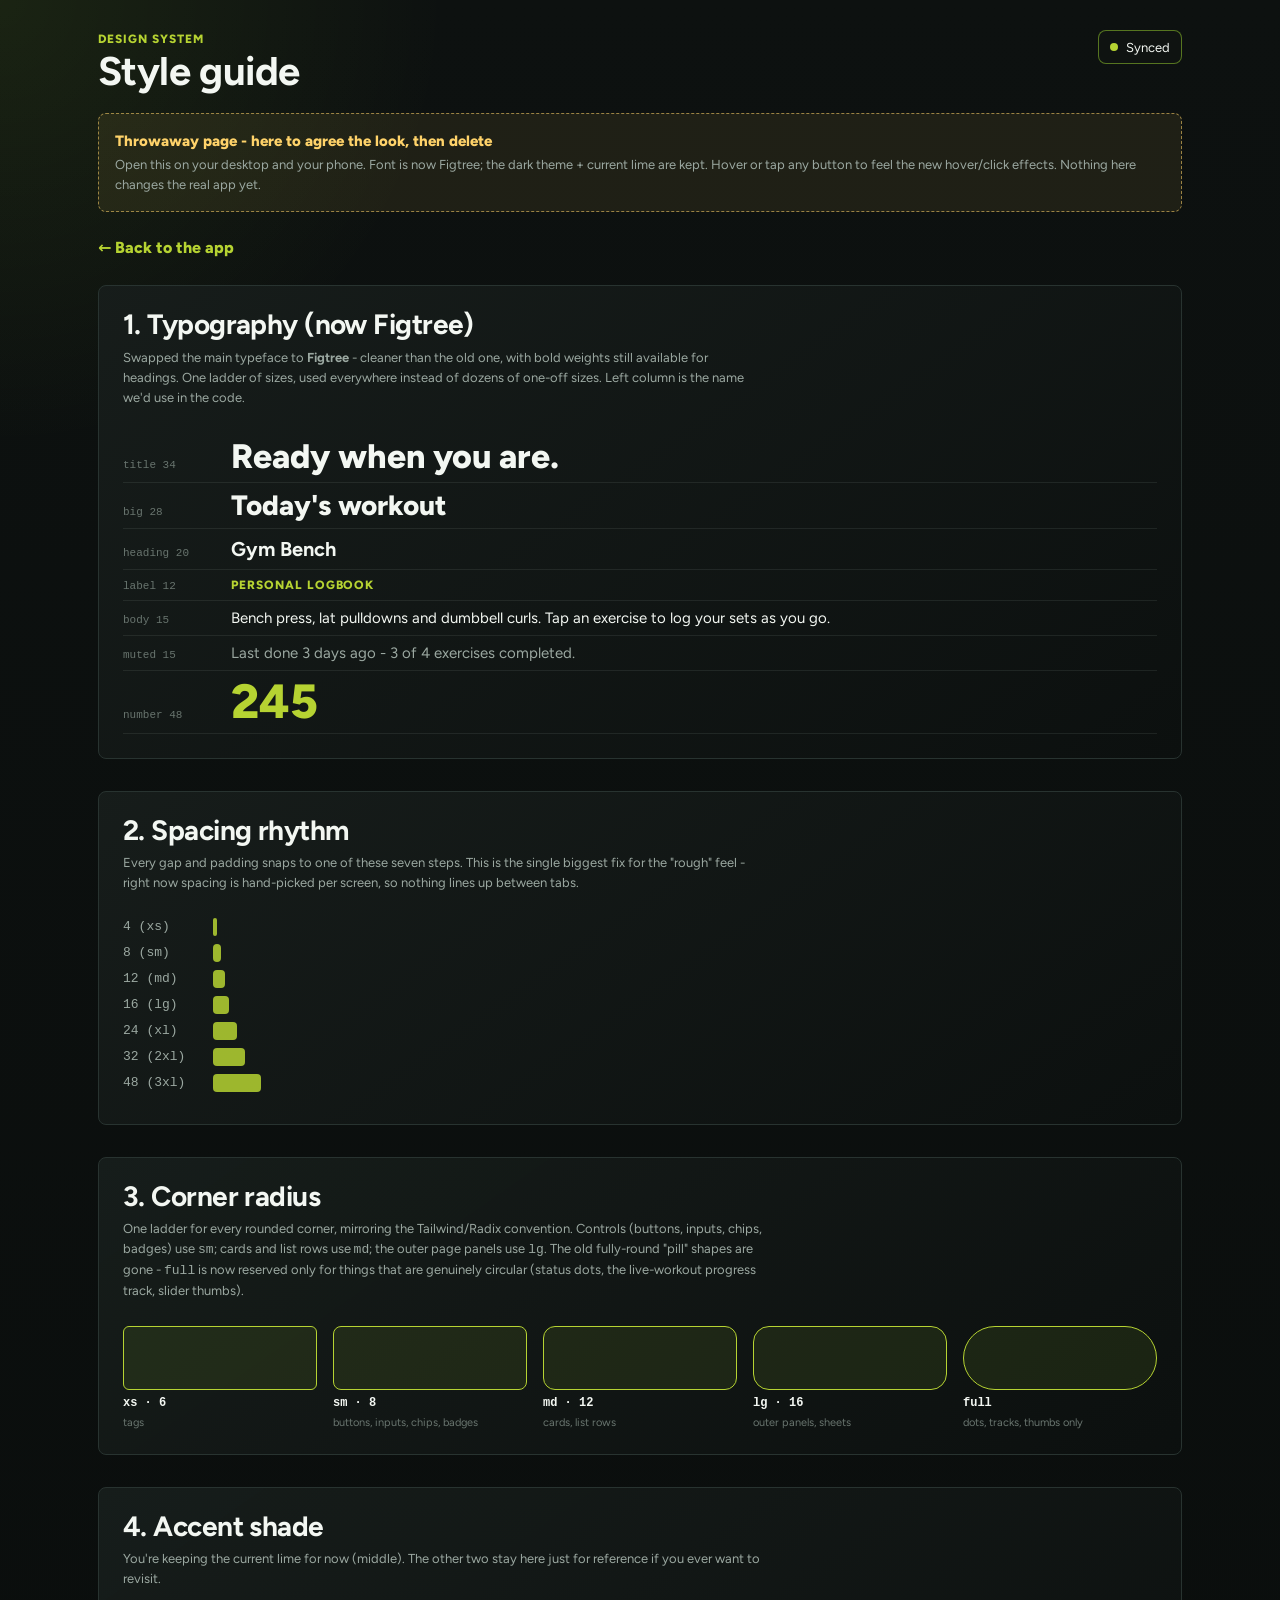
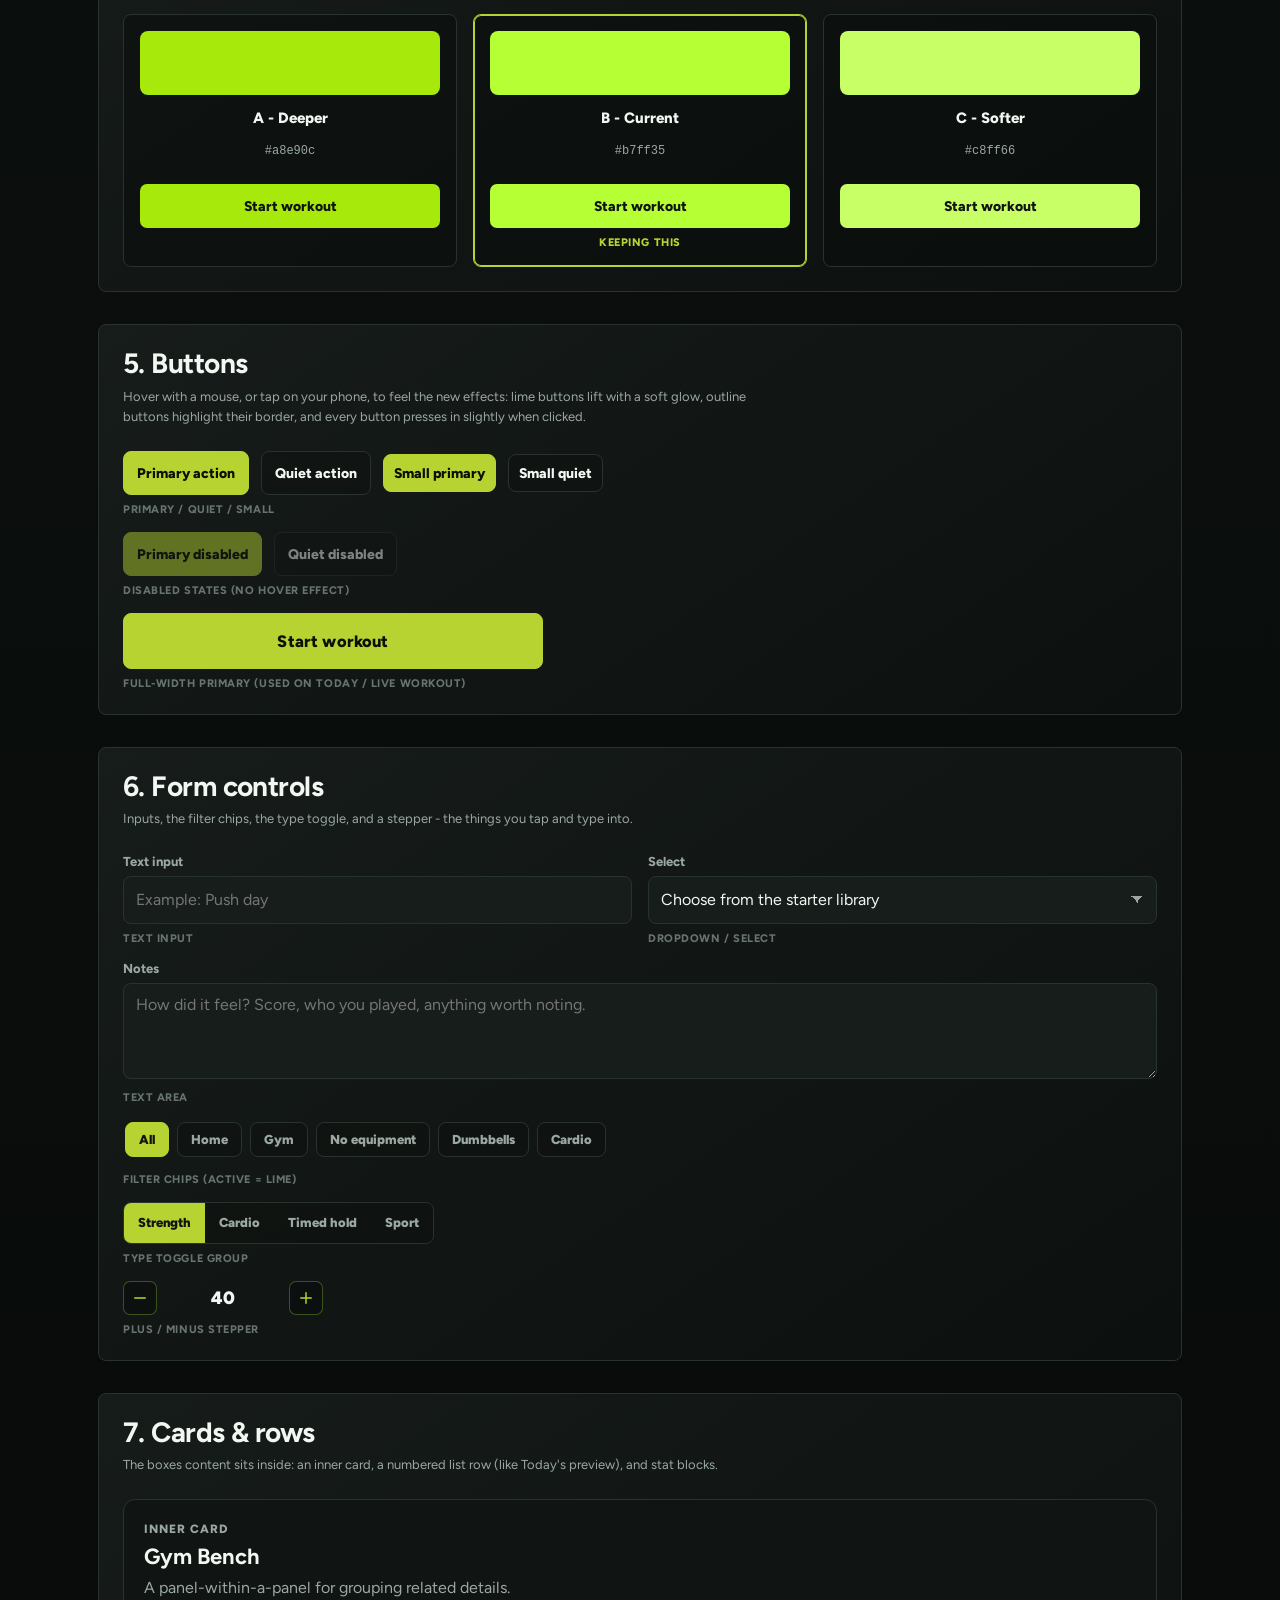
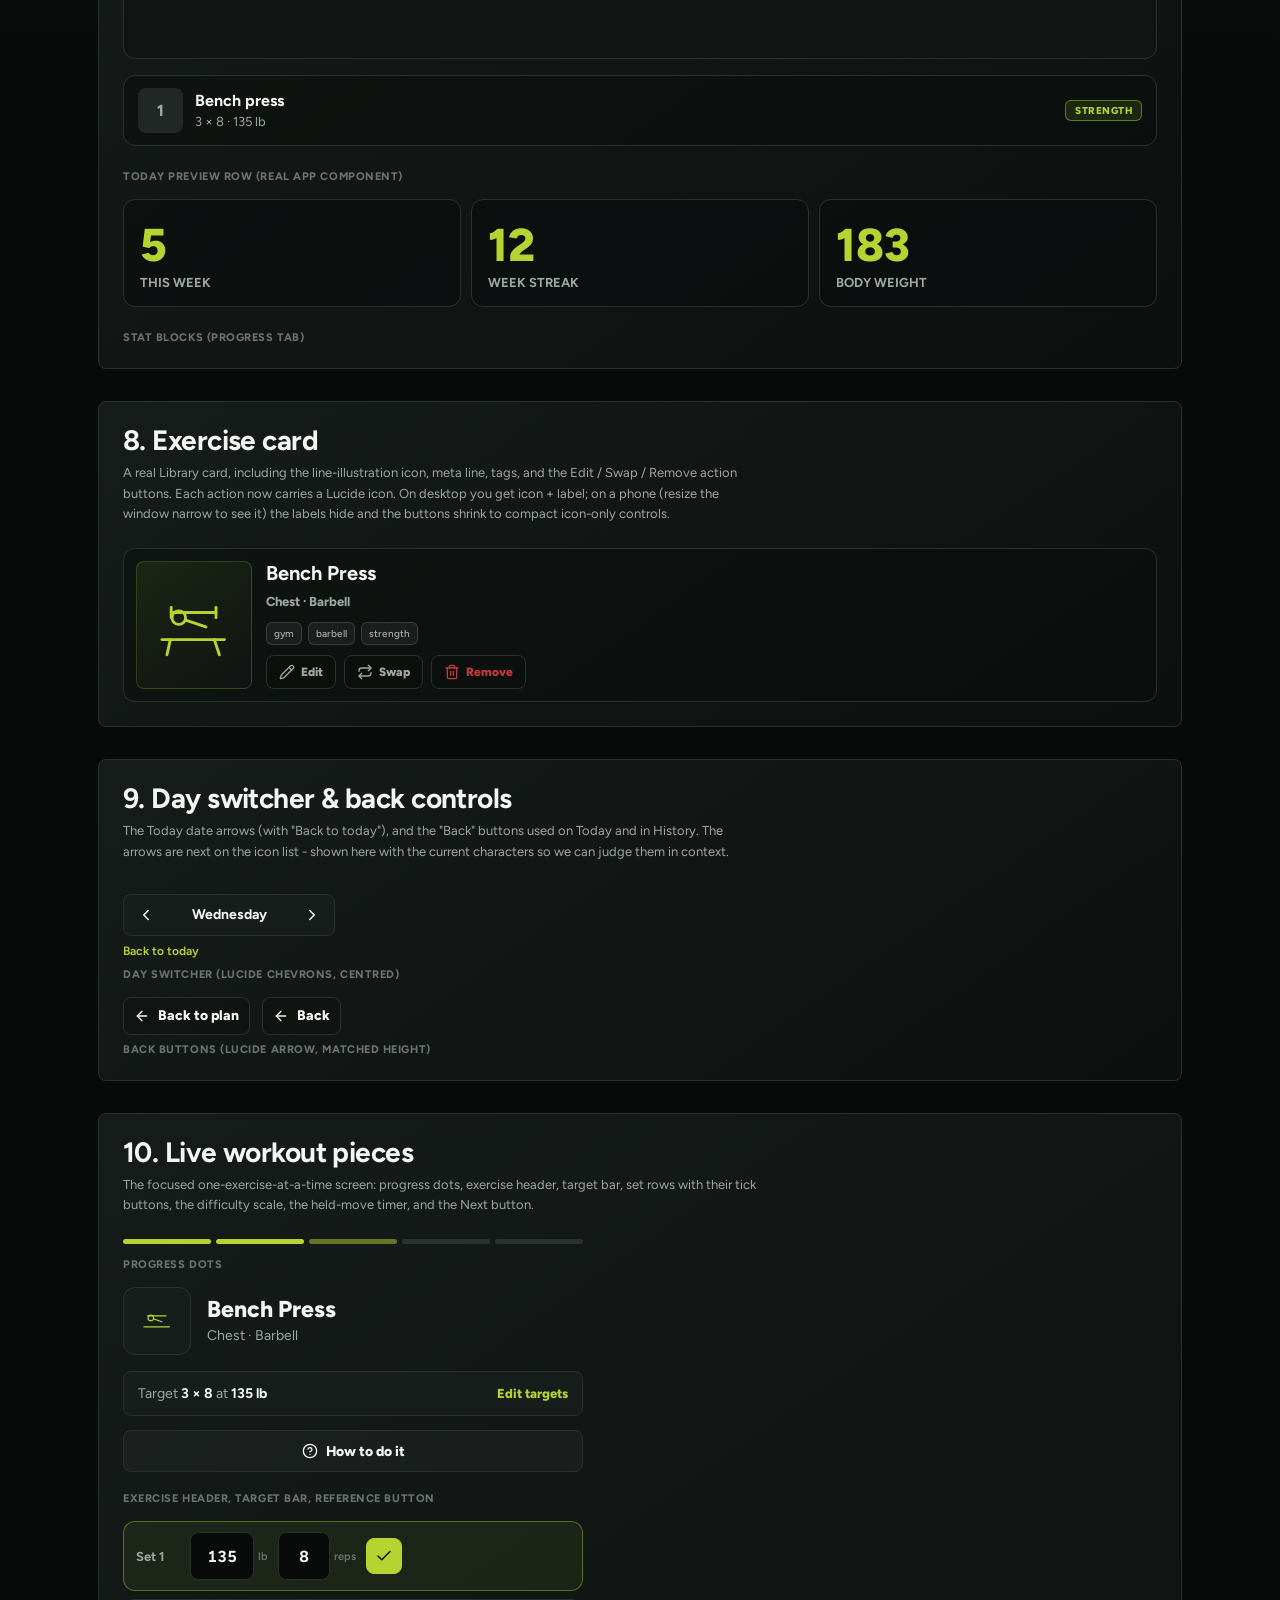
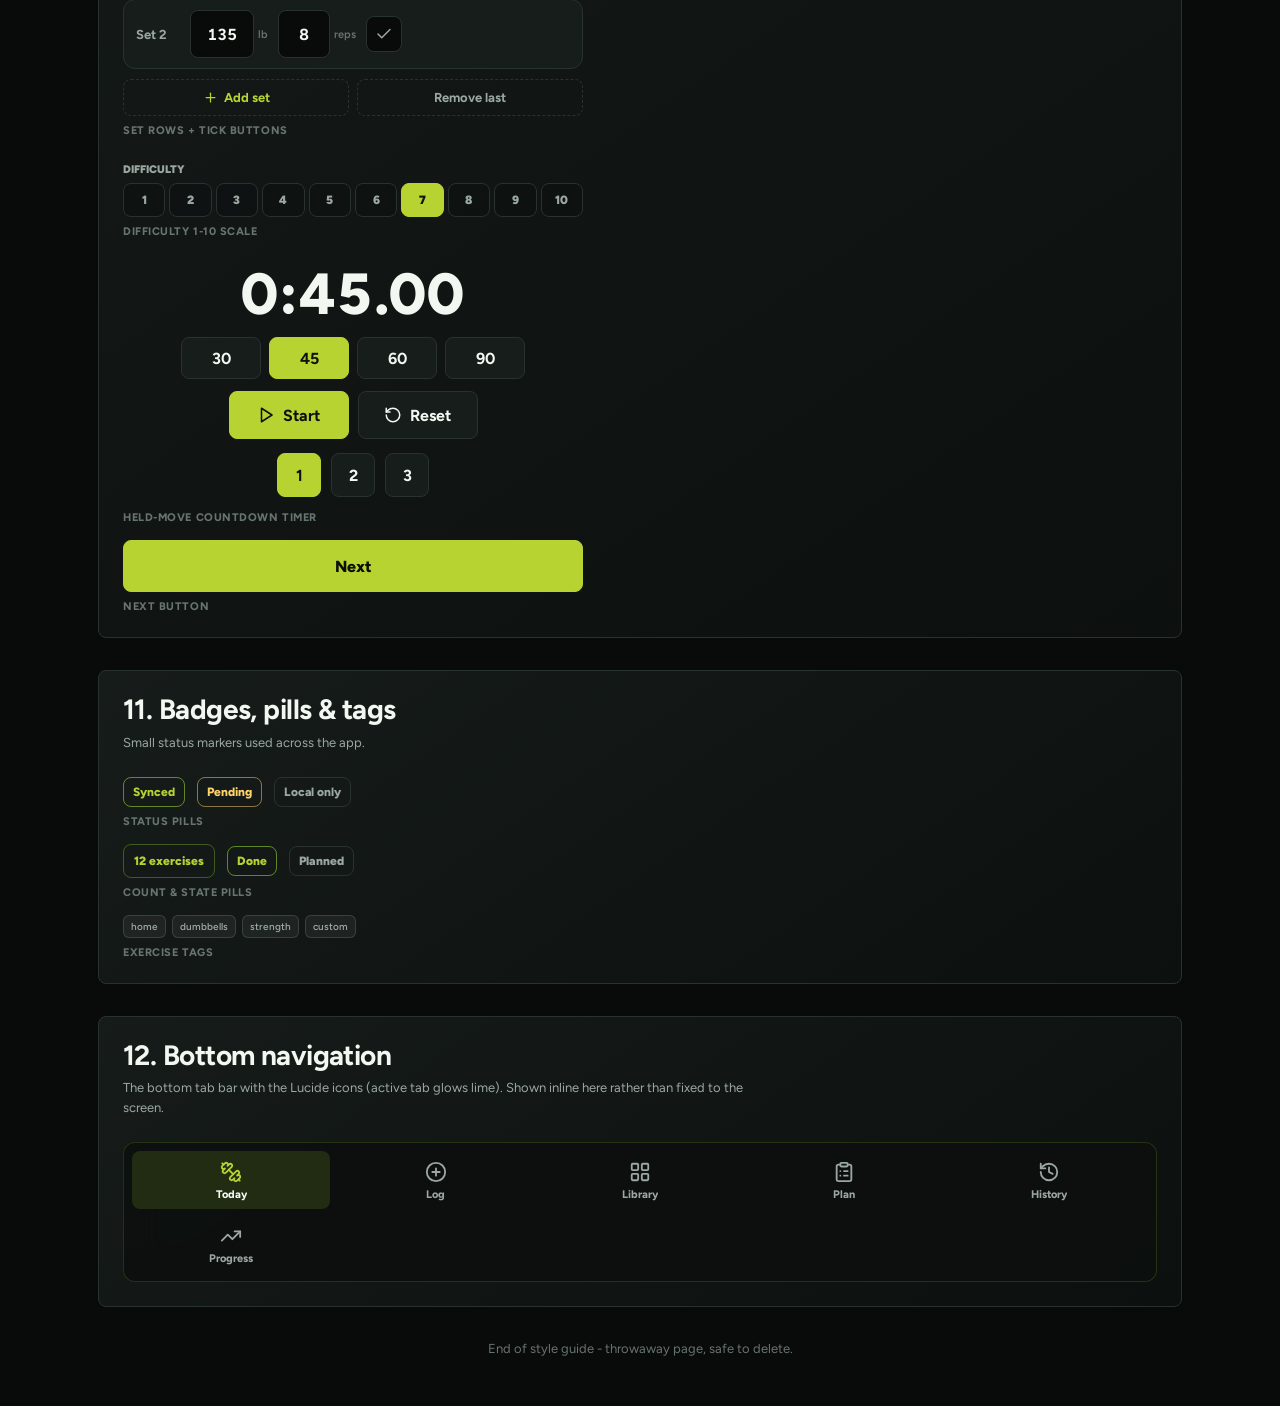
==== commit 73bc2209: "Workout-screen UX fixes + split styles.css into ordered parts Live workout: - Fix add-exercise searc" ====
--- a/styleguide.html
+++ b/styleguide.html
@@ -16,7 +16,14 @@
     temporary "View style guide" banner block in index.html.
     ============================================================
   -->
-  <link rel="stylesheet" href="styles.css?v=2026.06.21-styleguide-v2">
+  <!-- Stylesheet split into ordered parts (load order matters; see index.html). -->
+  <link rel="stylesheet" href="styles-01-base.css?v=2026.06.19-css-split">
+  <link rel="stylesheet" href="styles-02-layout.css?v=2026.06.19-css-split">
+  <link rel="stylesheet" href="styles-03-workout.css?v=2026.06.19-css-split">
+  <link rel="stylesheet" href="styles-04-progress.css?v=2026.06.19-css-split">
+  <link rel="stylesheet" href="styles-05-interactions.css?v=2026.06.19-css-split">
+  <link rel="stylesheet" href="styles-06-plan.css?v=2026.06.19-css-split">
+  <link rel="stylesheet" href="styles-07-library.css?v=2026.06.19-css-split">
 
   <!-- Proposed new typeface: Figtree (cleaner than the current Inter) -->
   <link rel="preconnect" href="https://fonts.googleapis.com">
--- a/styles-01-base.css
+++ b/styles-01-base.css
@@ -0,0 +1,419 @@
+/* Figtree, bundled locally (one variable file, weights 300-900) so the app
+   keeps its typeface offline with no web-font dependency. OFL licensed. */
+@font-face {
+  font-family: "Figtree";
+  font-style: normal;
+  font-weight: 300 900;
+  font-display: swap;
+  src: url("fonts/figtree-latin.woff2") format("woff2");
+}
+
+:root {
+  color-scheme: dark;
+  --bg: #080b0a;
+  --panel: #101413;
+  --panel-2: #171d1b;
+  --panel-3: #1e2623;
+  --line: #283330;
+  --line-strong: #38463f;
+  --text: #f3f7f2;
+  --muted: #9ba8a1;
+  --dim: #68746e;
+  /* Muted lime brand color. Every accent surface, border and glow reads from
+     the same family so the green stays consistent. */
+  --accent: #b6d332;
+  --accent-2: #a3b551;
+  --accent-strong: #c6dd5f;
+  --accent-ink: #0a1002;
+  --accent-soft: rgba(182, 211, 50, 0.12);
+  --accent-line: rgba(182, 211, 50, 0.42);
+  --glow: 0 10px 34px rgba(182, 211, 50, 0.22);
+  --danger: #c43939;
+  --shadow: 0 24px 60px -28px rgba(0, 0, 0, 0.7), 0 8px 24px -16px rgba(0, 0, 0, 0.5);
+
+  /* ===== Shared design tokens (the style-guide scale) =====
+     Spacing rhythm: every gap/padding should use one of these. */
+  --space-1: 4px;
+  --space-2: 8px;
+  --space-3: 12px;
+  --space-4: 16px;
+  --space-5: 24px;
+  --space-6: 32px;
+  --space-7: 48px;
+
+  /* ===== Border-radius scale =====
+     One ladder (mirrors the Tailwind/Radix convention) so every corner uses a
+     named step instead of a one-off value. Controls = sm, cards/rows = md,
+     outer panels = lg. Pills are gone: --radius-full is reserved for things
+     that are genuinely circular (status dots, progress tracks, range thumbs). */
+  --radius-xs: 6px;
+  --radius-sm: 8px;
+  --radius-md: 12px;
+  --radius-lg: 16px;
+  --radius-full: 999px;
+
+  /* One shared treatment for every screen's main container, so all six
+     pages match and a single edit here updates them everywhere. */
+  --panel-pad: clamp(18px, 5vw, 42px);
+  --panel-min-h: min(680px, calc(100svh - 142px));
+
+  font-family: "Figtree", ui-sans-serif, system-ui, -apple-system, BlinkMacSystemFont, "Segoe UI", sans-serif;
+}
+
+* {
+  box-sizing: border-box;
+}
+
+html {
+  min-height: 100%;
+  background: var(--bg);
+}
+
+body {
+  min-height: 100%;
+  margin: 0;
+  touch-action: manipulation;
+  background:
+    radial-gradient(circle at top left, rgba(183, 255, 53, 0.08), transparent 28rem),
+    linear-gradient(180deg, #0d1110 0%, var(--bg) 55%);
+  color: var(--text);
+}
+
+button {
+  font: inherit;
+}
+
+input,
+textarea,
+select {
+  width: 100%;
+  max-width: 100%;
+  border: 1px solid var(--line);
+  border-radius: var(--radius-sm);
+  background: var(--panel-2);
+  color: var(--text);
+  font: inherit;
+  padding: 11px 12px;
+}
+
+input {
+  min-height: 48px;
+}
+
+select {
+  min-height: 48px;
+  appearance: none;
+  background:
+    linear-gradient(45deg, transparent 50%, var(--muted) 50%) right 18px center / 7px 7px no-repeat,
+    linear-gradient(135deg, var(--muted) 50%, transparent 50%) right 13px center / 7px 7px no-repeat,
+    var(--panel-2);
+}
+
+textarea {
+  min-height: 96px;
+  resize: vertical;
+}
+
+label {
+  display: block;
+  margin-bottom: 7px;
+  color: var(--muted);
+  font-size: 13px;
+  font-weight: 750;
+}
+
+.app-shell {
+  width: min(1120px, 100%);
+  min-height: 100svh;
+  margin: 0 auto;
+  padding: calc(18px + env(safe-area-inset-top)) 18px calc(92px + env(safe-area-inset-bottom));
+}
+
+.topbar {
+  position: relative;
+  display: flex;
+  align-items: flex-start;
+  justify-content: space-between;
+  gap: 16px;
+  margin-bottom: 22px;
+}
+
+.eyebrow,
+.card-kicker,
+.date-label {
+  margin: 0;
+  color: var(--accent);
+  font-size: 12px;
+  font-weight: 800;
+  letter-spacing: 0.08em;
+  text-transform: uppercase;
+}
+
+h1,
+h2,
+h3,
+p {
+  overflow-wrap: anywhere;
+}
+
+h1 {
+  margin: 3px 0 0;
+  font-size: clamp(26px, 6vw, 40px);
+  line-height: 0.98;
+  letter-spacing: -0.015em;
+}
+
+h2 {
+  margin: 8px 0 10px;
+  font-size: clamp(28px, 5.4vw, 44px);
+  line-height: 1;
+  letter-spacing: -0.02em;
+}
+
+h3 {
+  margin: 8px 0 8px;
+  font-size: 22px;
+  line-height: 1.05;
+  letter-spacing: 0;
+}
+
+p {
+  line-height: 1.55;
+}
+
+.sync-menu {
+  position: relative;
+  display: grid;
+  justify-items: end;
+}
+
+.sync-pill {
+  display: inline-flex;
+  align-items: center;
+  gap: 8px;
+  min-height: 34px;
+  padding: 8px 11px;
+  border: 1px solid var(--line);
+  border-radius: var(--radius-sm);
+  background: rgba(16, 20, 19, 0.82);
+  color: var(--muted);
+  cursor: pointer;
+  font-size: 13px;
+  white-space: nowrap;
+}
+
+.sync-pill:disabled {
+  cursor: wait;
+  opacity: 0.78;
+}
+
+.sync-pill:focus-visible {
+  outline: 2px solid var(--accent);
+  outline-offset: 2px;
+}
+
+.sync-pill.good {
+  border-color: rgba(183, 255, 53, 0.42);
+  color: var(--text);
+}
+
+.sync-pill.warn {
+  border-color: rgba(255, 211, 106, 0.5);
+  color: #ffd36a;
+}
+
+.sync-dot {
+  width: 8px;
+  height: 8px;
+  border-radius: var(--radius-full);
+  background: var(--dim);
+}
+
+.sync-pill.good .sync-dot {
+  background: var(--accent);
+}
+
+.sync-pill.warn .sync-dot {
+  background: #ffd36a;
+}
+
+.sync-panel {
+  position: absolute;
+  z-index: 10;
+  top: calc(100% + 10px);
+  right: 0;
+  width: min(360px, calc(100vw - 24px));
+  padding: 14px;
+  border: 1px solid var(--line);
+  border-radius: var(--radius-md);
+  background: rgba(16, 20, 19, 0.98);
+  box-shadow: var(--shadow);
+}
+
+.sync-panel[hidden] {
+  display: none;
+}
+
+.sync-panel-head {
+  display: flex;
+  align-items: flex-start;
+  justify-content: space-between;
+  gap: 12px;
+  margin-bottom: 12px;
+}
+
+.sync-panel-head h2 {
+  margin: 4px 0 0;
+  font-size: 24px;
+  line-height: 1;
+}
+
+.app-version {
+  max-width: 148px;
+  color: var(--muted);
+  font-size: 11px;
+  font-weight: 800;
+  line-height: 1.25;
+  text-align: right;
+}
+
+.sync-panel .sync-status {
+  margin: 0 0 12px;
+}
+
+.sync-panel-actions {
+  display: grid;
+  grid-template-columns: repeat(2, minmax(0, 1fr));
+  gap: 8px;
+}
+
+.sync-panel-foot {
+  margin-top: 10px;
+  padding-top: 10px;
+  border-top: 1px solid rgba(155, 168, 161, 0.18);
+}
+
+.sync-panel-foot .quiet-button {
+  width: 100%;
+}
+
+.sync-panel button:disabled {
+  cursor: not-allowed;
+  opacity: 0.45;
+}
+
+/* Header right cluster: sync pill + settings gear sit side by side */
+.header-actions {
+  display: flex;
+  align-items: center;
+  gap: 8px;
+}
+
+.settings-gear {
+  display: inline-flex;
+  align-items: center;
+  justify-content: center;
+  width: 34px;
+  height: 34px;
+  flex: 0 0 auto;
+  border: 1px solid var(--line);
+  border-radius: var(--radius-sm);
+  background: rgba(16, 20, 19, 0.82);
+  color: var(--muted);
+  cursor: pointer;
+  transition: border-color .14s ease, color .14s ease, background-color .14s ease;
+}
+
+.settings-gear svg {
+  width: 18px;
+  height: 18px;
+}
+
+.settings-gear:hover {
+  border-color: var(--accent-line);
+  color: var(--text);
+}
+
+.settings-gear:focus-visible {
+  outline: 2px solid var(--accent);
+  outline-offset: 2px;
+}
+
+/* Settings sheet rows (style guide link for now) */
+.settings-list {
+  display: grid;
+  gap: 8px;
+}
+
+.settings-row {
+  display: flex;
+  align-items: center;
+  gap: 12px;
+  padding: 12px 14px;
+  border: 1px solid var(--line);
+  border-radius: var(--radius-md);
+  background: var(--panel-2);
+  color: var(--text);
+  text-decoration: none;
+  transition: border-color .14s ease, background-color .14s ease;
+}
+
+.settings-row:hover {
+  border-color: var(--accent-line);
+  background: var(--accent-soft);
+}
+
+.settings-row-icon {
+  display: inline-flex;
+  color: var(--accent);
+}
+
+.settings-row-icon svg {
+  width: 20px;
+  height: 20px;
+}
+
+.settings-row-text {
+  display: grid;
+  flex: 1 1 auto;
+}
+
+.settings-row-title {
+  font-weight: 700;
+  font-size: 14px;
+}
+
+.settings-row-sub {
+  font-size: 12px;
+  color: var(--muted);
+}
+
+.settings-row-chev {
+  display: inline-flex;
+  color: var(--dim);
+}
+
+.settings-row-chev svg {
+  width: 18px;
+  height: 18px;
+}
+
+.screen-stack {
+  display: grid;
+  /* Without an explicit column the single implicit track defaults to `auto`
+     (max-content), so the stack grows to the widest screen's natural width —
+     the Library's photo cards — and drags the whole shell into horizontal
+     scroll. Pin the track to the container width and let children wrap. */
+  grid-template-columns: minmax(0, 1fr);
+}
+
+.screen {
+  display: none;
+  grid-area: 1 / 1;
+  min-width: 0;
+}
+
+.screen.is-active {
+  display: block;
+}
+
--- a/styles-02-layout.css
+++ b/styles-02-layout.css
@@ -0,0 +1,1427 @@
+/* Every screen's main container shares one look: border, surface, shadow,
+   padding and minimum height all come from the tokens above. Edit the tokens
+   to change all pages at once. (hero-panel / blank-panel set their own size
+   below and override where they need to.) */
+.hero-panel,
+.blank-panel,
+.today-panel,
+.library-panel,
+.log-panel,
+.history-panel,
+.plan-panel,
+.progress-panel {
+  position: relative;
+  border: 1px solid var(--line);
+  border-radius: var(--radius-lg);
+  background:
+    radial-gradient(120% 80% at 0% 0%, rgba(183, 255, 53, 0.05), transparent 42%),
+    linear-gradient(155deg, rgba(25, 31, 29, 0.97), rgba(11, 15, 14, 0.99));
+  box-shadow: var(--shadow);
+  padding: var(--panel-pad);
+  min-height: var(--panel-min-h);
+}
+
+/* A whisper-thin lit edge along the top of every panel adds depth without
+   adding weight — the surface reads as catching the light. */
+.hero-panel::before,
+.today-panel::before,
+.library-panel::before,
+.log-panel::before,
+.history-panel::before,
+.plan-panel::before,
+.progress-panel::before {
+  content: "";
+  position: absolute;
+  inset: 0 0 auto 0;
+  height: 1px;
+  border-radius: var(--radius-lg) var(--radius-lg) 0 0;
+  background: linear-gradient(90deg, transparent, rgba(255, 255, 255, 0.08) 22%, rgba(183, 255, 53, 0.22) 50%, rgba(255, 255, 255, 0.08) 78%, transparent);
+  pointer-events: none;
+}
+
+.hero-panel {
+  min-height: 390px;
+  padding: clamp(22px, 6vw, 54px);
+}
+
+.hero-copy {
+  max-width: 620px;
+  margin: 0;
+  color: var(--muted);
+  font-size: 18px;
+}
+
+.quick-stats {
+  display: grid;
+  grid-template-columns: repeat(3, minmax(0, 1fr));
+  gap: 10px;
+  margin-top: 34px;
+}
+
+.quick-stats > div {
+  min-height: 104px;
+  padding: 16px;
+  border: 1px solid var(--line);
+  border-radius: var(--radius-md);
+  background: rgba(9, 12, 11, 0.55);
+}
+
+.stat-number {
+  display: block;
+  color: var(--accent);
+  font-size: clamp(34px, 8vw, 58px);
+  font-weight: 850;
+  line-height: 0.95;
+}
+
+.stat-label {
+  display: block;
+  margin-top: 7px;
+  color: var(--muted);
+  font-size: 13px;
+  font-weight: 700;
+  text-transform: uppercase;
+}
+
+.section-row {
+  display: grid;
+  grid-template-columns: repeat(2, minmax(0, 1fr));
+  gap: 12px;
+  margin-top: 12px;
+}
+
+.preview-card {
+  min-height: 160px;
+  padding: 20px;
+  border: 1px solid var(--line);
+  border-radius: var(--radius-md);
+  background: var(--panel);
+}
+
+.preview-card p,
+.blank-panel p {
+  margin: 0;
+  color: var(--muted);
+}
+
+.sync-test-panel {
+  margin-top: 12px;
+  padding: 20px;
+  border: 1px solid var(--line);
+  border-radius: var(--radius-md);
+  background: var(--panel);
+}
+
+.panel-heading {
+  display: flex;
+  align-items: flex-start;
+  justify-content: space-between;
+  gap: 12px;
+  margin-bottom: 16px;
+}
+
+.connection-badge {
+  display: inline-flex;
+  align-items: center;
+  min-height: 30px;
+  padding: 6px 9px;
+  border: 1px solid var(--line);
+  border-radius: var(--radius-sm);
+  color: var(--muted);
+  font-size: 12px;
+  font-weight: 800;
+  white-space: nowrap;
+}
+
+.connection-badge.good {
+  border-color: rgba(183, 255, 53, 0.48);
+  color: var(--accent);
+}
+
+.connection-badge.warn {
+  border-color: rgba(255, 211, 106, 0.5);
+  color: #ffd36a;
+}
+
+.field-group {
+  min-width: 0;
+  margin-bottom: 14px;
+}
+
+.sync-grid {
+  display: grid;
+  grid-template-columns: minmax(0, 1fr) auto;
+  gap: 12px;
+  align-items: end;
+}
+
+.sync-actions {
+  display: flex;
+  gap: 8px;
+}
+
+.sync-actions-wide {
+  flex-wrap: wrap;
+  margin-top: 4px;
+}
+
+.primary-button,
+.quiet-button {
+  min-height: 44px;
+  border: 1px solid var(--line);
+  border-radius: var(--radius-sm);
+  font: inherit;
+  font-size: 14px;
+  font-weight: 800;
+  cursor: pointer;
+  padding: 10px 13px;
+}
+
+.primary-button {
+  border-color: var(--accent);
+  background: var(--accent);
+  color: var(--accent-ink);
+}
+
+/* Reusable: any button that holds a Lucide icon next to its label. Keeps the
+   icon + text centred and the icon a consistent size everywhere (back buttons,
+   etc.) so the same component looks identical across the app. */
+.btn-ico {
+  display: inline-flex;
+  align-items: center;
+  justify-content: center;
+  gap: 6px;
+}
+
+.btn-ico svg {
+  width: 16px;
+  height: 16px;
+}
+
+.quiet-button {
+  background: rgba(9, 12, 11, 0.35);
+  color: var(--text);
+}
+
+.sync-status {
+  min-height: 46px;
+  margin-top: 14px;
+  padding: 11px 12px;
+  border-left: 3px solid var(--line);
+  background: rgba(9, 12, 11, 0.42);
+  color: var(--muted);
+  line-height: 1.4;
+}
+
+.sync-status.good {
+  border-left-color: var(--accent);
+  color: var(--accent);
+}
+
+.sync-status.warn {
+  border-left-color: #ffd36a;
+  color: #ffd36a;
+}
+
+.sync-status.bad {
+  border-left-color: var(--danger);
+  color: var(--danger);
+}
+
+.saved-list-wrap {
+  margin-top: 16px;
+}
+
+.saved-list-title {
+  margin: 0 0 8px;
+  color: var(--muted);
+  font-size: 13px;
+  font-weight: 800;
+  text-transform: uppercase;
+}
+
+.saved-list {
+  display: grid;
+  gap: 8px;
+}
+
+.empty-list {
+  margin: 0;
+  color: var(--dim);
+}
+
+.saved-entry {
+  padding: 12px;
+  border: 1px solid var(--line);
+  border-radius: var(--radius-md);
+  background: rgba(9, 12, 11, 0.35);
+}
+
+.saved-entry p {
+  margin: 0 0 5px;
+  color: var(--text);
+  line-height: 1.35;
+}
+
+.saved-entry span {
+  color: var(--dim);
+  font-size: 12px;
+  font-weight: 750;
+}
+
+.blank-panel {
+  min-height: min(560px, calc(100svh - 142px));
+  padding: clamp(24px, 7vw, 64px);
+}
+
+/* library-panel / log-panel size now comes from the shared container tokens. */
+
+.library-heading {
+  display: flex;
+  align-items: flex-start;
+  justify-content: space-between;
+  gap: 16px;
+  margin-bottom: 18px;
+}
+
+.library-heading h2 {
+  margin-bottom: 8px;
+}
+
+.library-copy {
+  max-width: 620px;
+  margin: 0;
+  color: var(--muted);
+  font-size: 16px;
+}
+
+.log-heading {
+  display: grid;
+  grid-template-columns: minmax(0, 1fr) auto;
+  gap: 16px;
+  align-items: start;
+  margin-bottom: 18px;
+}
+
+.log-heading h2 {
+  margin-bottom: 8px;
+}
+
+.log-copy {
+  margin: 0;
+  color: var(--muted);
+  font-size: 16px;
+}
+
+.workout-progress {
+  min-width: 138px;
+  padding: 13px 14px;
+  border: 1px solid rgba(183, 255, 53, 0.24);
+  border-radius: var(--radius-md);
+  background: rgba(9, 12, 11, 0.48);
+  text-align: right;
+}
+
+.workout-progress span:first-child {
+  display: block;
+  color: var(--accent);
+  font-size: 34px;
+  font-weight: 900;
+  line-height: 0.95;
+}
+
+.workout-progress span:last-child {
+  display: block;
+  margin-top: 7px;
+  color: var(--muted);
+  font-size: 12px;
+  font-weight: 800;
+  text-transform: uppercase;
+}
+
+.workout-tools {
+  display: grid;
+  grid-template-columns: minmax(160px, 0.8fr) minmax(220px, 1fr) auto;
+  gap: 12px;
+  align-items: end;
+  margin-bottom: 14px;
+}
+
+.workout-tools .field-group {
+  margin-bottom: 0;
+}
+
+.active-workout-list {
+  display: grid;
+  gap: 12px;
+}
+
+.empty-workout {
+  min-height: 210px;
+  padding: 22px;
+  border: 1px dashed rgba(155, 168, 161, 0.36);
+  border-radius: var(--radius-md);
+  background: rgba(9, 12, 11, 0.34);
+}
+
+.empty-workout h3,
+.empty-workout p {
+  max-width: 520px;
+}
+
+.empty-workout p:last-child {
+  margin: 0;
+  color: var(--muted);
+}
+
+.workout-card {
+  padding: 14px;
+  border: 1px solid var(--line);
+  border-radius: var(--radius-md);
+  background: rgba(9, 12, 11, 0.44);
+}
+
+.workout-card-top {
+  display: grid;
+  grid-template-columns: 76px minmax(0, 1fr) auto;
+  gap: 12px;
+  align-items: start;
+  margin-bottom: 14px;
+}
+
+.workout-card-top h3 {
+  margin-top: 2px;
+  font-size: 21px;
+}
+
+.workout-card-top p {
+  margin: 0;
+  color: var(--muted);
+  font-size: 13px;
+  font-weight: 750;
+}
+
+.mini-exercise-art {
+  display: grid;
+  aspect-ratio: 1;
+  place-items: center;
+  border: 1px solid rgba(183, 255, 53, 0.18);
+  border-radius: var(--radius-sm);
+  background: rgba(16, 20, 19, 0.9);
+}
+
+.mini-exercise-art svg {
+  width: 88%;
+  height: 88%;
+}
+
+.mini-exercise-art path,
+.mini-exercise-art line,
+.mini-exercise-art circle,
+.mini-exercise-art polyline,
+.mini-exercise-art rect {
+  fill: none;
+  stroke: var(--accent);
+  stroke-width: 3.4;
+  stroke-linecap: round;
+  stroke-linejoin: round;
+}
+
+.workout-card-status {
+  display: inline-flex;
+  align-items: center;
+  min-height: 30px;
+  padding: 6px 9px;
+  border: 1px solid var(--line);
+  border-radius: var(--radius-sm);
+  color: var(--muted);
+  font-size: 12px;
+  font-weight: 850;
+  white-space: nowrap;
+}
+
+.workout-card-status.good {
+  border-color: rgba(183, 255, 53, 0.48);
+  color: var(--accent);
+}
+
+.set-table {
+  display: grid;
+  gap: 8px;
+}
+
+.set-row {
+  display: grid;
+  grid-template-columns: 64px minmax(72px, 1fr) minmax(86px, 1fr) 86px;
+  gap: 8px;
+  align-items: end;
+  padding: 10px;
+  border: 1px solid rgba(155, 168, 161, 0.18);
+  border-radius: var(--radius-md);
+  background: rgba(16, 20, 19, 0.58);
+}
+
+.set-number {
+  align-self: center;
+  color: var(--muted);
+  font-size: 12px;
+  font-weight: 850;
+  text-transform: uppercase;
+}
+
+.set-row label,
+.cardio-row label {
+  margin: 0;
+}
+
+.set-row label span,
+.cardio-row label {
+  display: block;
+  margin-bottom: 6px;
+  color: var(--muted);
+  font-size: 12px;
+  font-weight: 850;
+  text-transform: uppercase;
+}
+
+.set-row input {
+  min-height: 44px;
+}
+
+.done-toggle {
+  display: grid;
+  grid-template-columns: 22px minmax(0, 1fr);
+  gap: 7px;
+  align-items: center;
+  min-height: 44px;
+  padding: 9px;
+  border: 1px solid var(--line);
+  border-radius: var(--radius-sm);
+  background: rgba(9, 12, 11, 0.38);
+}
+
+.done-toggle input {
+  width: 18px;
+  min-height: 18px;
+  accent-color: var(--accent);
+}
+
+.done-toggle span {
+  margin: 0;
+  color: var(--text);
+}
+
+.cardio-row {
+  max-width: 260px;
+}
+
+.difficulty-row {
+  display: flex;
+  align-items: center;
+  gap: 12px;
+  margin-top: 12px;
+}
+
+.difficulty-row label {
+  display: flex;
+  align-items: center;
+  gap: 6px;
+  margin: 0;
+  color: var(--muted);
+  font-size: 13px;
+  font-weight: 750;
+}
+
+.difficulty-value {
+  color: var(--accent);
+  font-weight: 900;
+}
+
+.difficulty-row input[type="range"] {
+  flex: 1;
+  max-width: 150px;
+  height: 6px;
+  padding: 0;
+  appearance: none;
+  background: transparent;
+  cursor: pointer;
+}
+
+.difficulty-row input[type="range"]::-webkit-slider-thumb {
+  appearance: none;
+  width: 18px;
+  height: 18px;
+  border-radius: var(--radius-full);
+  background: var(--accent);
+  cursor: pointer;
+  box-shadow: 0 2px 8px rgba(0, 0, 0, 0.3);
+}
+
+.difficulty-row input[type="range"]::-moz-range-thumb {
+  width: 18px;
+  height: 18px;
+  border-radius: var(--radius-full);
+  background: var(--accent);
+  cursor: pointer;
+  border: none;
+  box-shadow: 0 2px 8px rgba(0, 0, 0, 0.3);
+}
+
+.difficulty-row input[type="range"]::-webkit-slider-runnable-track {
+  height: 6px;
+  background: var(--line);
+  border-radius: 3px;
+}
+
+.difficulty-row input[type="range"]::-moz-range-track {
+  height: 6px;
+  background: var(--line);
+  border-radius: 3px;
+  border: none;
+}
+
+.workout-card-actions,
+.workout-footer {
+  display: flex;
+  gap: 8px;
+  align-items: center;
+  justify-content: space-between;
+  margin-top: 12px;
+}
+
+.small-button {
+  min-height: 38px;
+  padding: 8px 10px;
+}
+
+.workout-footer .sync-status {
+  flex: 1;
+  margin-top: 0;
+}
+
+.library-count {
+  display: inline-flex;
+  align-items: center;
+  min-height: 34px;
+  padding: 7px 10px;
+  border: 1px solid rgba(183, 255, 53, 0.28);
+  border-radius: var(--radius-sm);
+  color: var(--accent);
+  font-size: 12px;
+  font-weight: 850;
+  white-space: nowrap;
+}
+
+.history-panel,
+.plan-panel,
+.history-heading {
+  display: flex;
+  flex-direction: column;
+  gap: 16px;
+}
+
+.history-actions {
+  display: flex;
+  gap: 12px;
+  flex-wrap: wrap;
+}
+
+.history-actions button {
+  flex: 1;
+  min-width: 180px;
+}
+
+.plan-heading p:last-child,
+.plan-muted {
+  margin: 0;
+  color: var(--muted);
+}
+
+/* Stack the Plan page's sections (loaded plan, import, schedule, routines)
+   with the same rhythm the cards use, so they aren't flush against each other. */
+#plan-content {
+  display: flex;
+  flex-direction: column;
+  gap: var(--space-3);
+}
+
+.plan-grid {
+  display: grid;
+  grid-template-columns: minmax(0, 1.35fr) minmax(280px, 0.65fr);
+  gap: 12px;
+}
+
+.plan-card {
+  padding: 18px;
+  border: 1px solid var(--line);
+  border-radius: var(--radius-md);
+  background: rgba(9, 12, 11, 0.5);
+}
+
+.plan-card-head {
+  display: flex;
+  align-items: flex-start;
+  justify-content: space-between;
+  gap: 12px;
+  margin-bottom: 12px;
+}
+
+.plan-save-row {
+  display: flex;
+  align-items: center;
+  gap: 10px;
+}
+
+.plan-save-status {
+  font-size: 13px;
+  color: var(--accent);
+  opacity: 0;
+  transition: opacity 0.2s ease;
+}
+
+.plan-save-status.is-shown {
+  opacity: 1;
+}
+
+.plan-form {
+  display: grid;
+  grid-template-columns: repeat(2, minmax(0, 1fr));
+  gap: 12px;
+}
+
+.plan-form label:last-child {
+  grid-column: 1 / -1;
+}
+
+.plan-actions {
+  display: grid;
+  gap: 10px;
+  margin-top: 16px;
+}
+
+.plan-import-card {
+  display: grid;
+  gap: 12px;
+}
+
+.plan-import-text {
+  min-height: 260px;
+  font-family: ui-monospace, "SFMono-Regular", Consolas, "Liberation Mono", monospace;
+  font-size: 13px;
+  line-height: 1.45;
+}
+
+.plan-import-actions {
+  display: flex;
+  gap: 10px;
+  flex-wrap: wrap;
+}
+
+.plan-import-actions button {
+  flex: 1 1 180px;
+}
+
+.primary-button:disabled,
+.quiet-button:disabled {
+  cursor: not-allowed;
+  opacity: 0.48;
+}
+
+.plan-import-message {
+  margin: 0;
+  padding: 10px 12px;
+  border-left: 3px solid var(--accent);
+  background: rgba(183, 255, 53, 0.08);
+  color: var(--text);
+  font-size: 13px;
+  line-height: 1.4;
+}
+
+.plan-import-preview {
+  max-height: 320px;
+  margin: 0;
+  overflow: auto;
+  white-space: pre-wrap;
+  border: 1px solid rgba(155, 168, 161, 0.18);
+  border-radius: var(--radius-md);
+  background: rgba(16, 20, 19, 0.72);
+  color: var(--text);
+  font: 13px/1.45 ui-monospace, "SFMono-Regular", Consolas, "Liberation Mono", monospace;
+  padding: 12px;
+}
+
+.plan-week {
+  display: grid;
+  grid-template-columns: repeat(7, minmax(0, 1fr));
+  gap: 8px;
+}
+
+.plan-day {
+  min-height: 92px;
+  padding: 12px;
+  border: 1px solid rgba(155, 168, 161, 0.18);
+  border-radius: var(--radius-md);
+  background: rgba(23, 29, 27, 0.58);
+}
+
+.plan-day span {
+  display: block;
+  margin-bottom: 8px;
+  color: var(--accent);
+  font-size: 12px;
+  font-weight: 850;
+  text-transform: uppercase;
+}
+
+.plan-day strong {
+  display: block;
+  font-size: 15px;
+  line-height: 1.25;
+}
+
+.plan-routines {
+  display: grid;
+  grid-template-columns: repeat(2, minmax(0, 1fr));
+  gap: 12px;
+}
+
+.plan-routine {
+  padding: 14px;
+  border: 1px solid rgba(155, 168, 161, 0.18);
+  border-radius: var(--radius-md);
+  background: rgba(23, 29, 27, 0.45);
+}
+
+.plan-routine h3 {
+  margin-top: 0;
+}
+
+.plan-routine ul {
+  margin: 12px 0 0;
+  padding-left: 18px;
+  color: var(--muted);
+}
+
+.plan-routine li + li {
+  margin-top: 6px;
+}
+
+.empty-state {
+  color: var(--muted);
+  text-align: center;
+  padding: 32px 16px;
+}
+
+.history-list {
+  display: grid;
+  gap: 12px;
+}
+
+.history-card {
+  padding: 14px;
+  border: 1px solid var(--line);
+  border-radius: var(--radius-md);
+  background: rgba(9, 12, 11, 0.44);
+}
+
+.history-card-head {
+  display: flex;
+  align-items: flex-start;
+  justify-content: space-between;
+  gap: 12px;
+  margin-bottom: 12px;
+  /* Reserve room on the right so the count tag clears the absolutely
+     positioned delete button (38px wide + 10px inset) in the top corner. */
+  padding-right: 44px;
+}
+
+.history-card-head h3 {
+  margin: 5px 0 0;
+  font-size: 21px;
+}
+
+.history-card-head > span {
+  flex: 0 0 auto;
+  min-height: 30px;
+  padding: 6px 9px;
+  border: 1px solid rgba(183, 255, 53, 0.28);
+  border-radius: var(--radius-sm);
+  color: var(--accent);
+  font-size: 12px;
+  font-weight: 850;
+  white-space: nowrap;
+}
+
+.history-entry-list {
+  display: grid;
+  gap: 8px;
+  margin: 0;
+  padding: 0;
+  list-style: none;
+}
+
+.history-entry-list li {
+  display: grid;
+  grid-template-columns: minmax(130px, 0.8fr) minmax(0, 1fr) auto;
+  gap: 10px;
+  align-items: center;
+  padding: 10px;
+  border: 1px solid rgba(155, 168, 161, 0.18);
+  border-radius: var(--radius-md);
+  background: rgba(16, 20, 19, 0.58);
+}
+
+.history-entry-list span:first-child {
+  color: var(--text);
+  font-weight: 850;
+}
+
+.history-entry-list span:nth-child(2) {
+  color: var(--muted);
+  font-size: 13px;
+  font-weight: 750;
+}
+
+.history-entry-list strong {
+  color: var(--accent);
+  font-size: 12px;
+  white-space: nowrap;
+}
+
+.history-card-button {
+  display: block;
+  width: 100%;
+  padding: 0;
+  border: none;
+  background: none;
+  /* Inherit the page text colour: without this the <button> falls back to the
+     UA default button text colour, which renders as link-blue on mobile and
+     turned the routine-name <h3> blue. */
+  color: inherit;
+  cursor: pointer;
+  text-align: left;
+}
+
+.history-detail-panel {
+  padding: 18px;
+  border: 1px solid var(--line);
+  border-radius: var(--radius-md);
+  background: rgba(9, 12, 11, 0.44);
+}
+
+.history-detail-header {
+  display: flex;
+  align-items: center;
+  gap: 12px;
+  margin-bottom: 18px;
+}
+
+.history-detail-header button {
+  flex: 0 0 auto;
+  padding: 8px 12px;
+}
+
+.history-detail-header h3 {
+  margin: 0;
+  font-size: 21px;
+  flex: 1;
+}
+
+.history-detail-body {
+  display: grid;
+  gap: 24px;
+}
+
+.detail-section {
+  display: grid;
+  gap: 12px;
+}
+
+.section-label {
+  margin: 0;
+  color: var(--muted);
+  font-size: 13px;
+  font-weight: 800;
+  text-transform: uppercase;
+  letter-spacing: 0.5px;
+}
+
+.detail-field {
+  display: grid;
+  gap: 6px;
+}
+
+.detail-field label {
+  margin-bottom: 0;
+}
+
+.detail-exercise {
+  padding: 12px;
+  border: 1px solid rgba(155, 168, 161, 0.18);
+  border-radius: var(--radius-md);
+  background: rgba(16, 20, 19, 0.58);
+}
+
+.detail-exercise h5 {
+  margin: 0 0 12px;
+  font-size: 16px;
+  font-weight: 800;
+}
+
+.compare-row {
+  display: grid;
+  grid-template-columns: 1fr 1fr;
+  gap: 12px;
+  margin-bottom: 12px;
+}
+
+.compare-col {
+  display: grid;
+  gap: 6px;
+}
+
+.compare-label {
+  margin: 0;
+  color: var(--muted);
+  font-size: 12px;
+  font-weight: 750;
+}
+
+.compare-col p:last-child {
+  margin: 0;
+}
+
+.strength-inputs {
+  display: grid;
+  grid-template-columns: 1fr 1fr;
+  gap: 8px;
+}
+
+.strength-inputs label {
+  margin-bottom: 0;
+  display: flex;
+  flex-direction: column;
+  gap: 4px;
+}
+
+.strength-inputs span {
+  font-size: 12px;
+}
+
+.exercise-difficulty {
+  padding-top: 8px;
+  border-top: 1px solid rgba(155, 168, 161, 0.1);
+}
+
+.exercise-difficulty label {
+  display: flex;
+  align-items: center;
+  gap: 8px;
+  margin-bottom: 0;
+}
+
+.exercise-difficulty input[type="range"] {
+  flex: 1;
+  width: auto;
+}
+
+.difficulty-value {
+  flex: 0 0 auto;
+  color: var(--accent);
+  font-weight: 850;
+  font-size: 14px;
+}
+
+.detail-actions {
+  display: flex;
+  gap: 12px;
+  padding-top: 12px;
+  border-top: 1px solid var(--line);
+}
+
+.detail-actions button {
+  flex: 1;
+}
+
+/* The filter chips scroll horizontally; the "Edit categories" button sits
+   pinned to the right of them so it never scrolls out of reach. */
+.filter-row {
+  display: flex;
+  align-items: center;
+  gap: 8px;
+  margin: 0 -2px 18px;
+}
+
+.filter-strip {
+  display: flex;
+  flex: 1 1 auto;
+  min-width: 0;
+  gap: 8px;
+  padding: 2px 2px 8px;
+  overflow-x: auto;
+  scrollbar-color: var(--line) transparent;
+}
+
+.cat-edit-btn {
+  flex: 0 0 auto;
+  display: inline-flex;
+  align-items: center;
+  gap: 6px;
+  min-height: 38px;
+  padding: 8px 12px;
+  border: 1px solid var(--line);
+  border-radius: var(--radius-sm);
+  background: rgba(9, 12, 11, 0.36);
+  color: var(--muted);
+  cursor: pointer;
+  font-size: 13px;
+  font-weight: 800;
+  white-space: nowrap;
+}
+
+.cat-edit-btn svg {
+  width: 15px;
+  height: 15px;
+}
+
+.cat-edit-btn:hover {
+  border-color: var(--accent);
+  color: var(--text);
+}
+
+.cat-edit-btn:focus-visible {
+  outline: 2px solid var(--accent);
+  outline-offset: 2px;
+}
+
+@media (max-width: 560px) {
+  /* On narrow phones, drop the label and keep just the tag icon. */
+  .cat-edit-btn-label {
+    display: none;
+  }
+
+  .cat-edit-btn {
+    padding: 8px 10px;
+  }
+}
+
+.filter-chip {
+  flex: 0 0 auto;
+  min-height: 24px;
+  border: 1px solid var(--line);
+  border-radius: var(--radius-sm);
+  background: rgba(9, 12, 11, 0.36);
+  color: var(--muted);
+  cursor: pointer;
+  font-size: 13px;
+  font-weight: 850;
+  padding: 9px 13px;
+  white-space: nowrap;
+}
+
+.filter-chip.is-active {
+  border-color: var(--accent);
+  background: var(--accent);
+  color: #101413;
+}
+
+.filter-chip:focus-visible {
+  outline: 2px solid var(--accent);
+  outline-offset: 2px;
+}
+
+.exercise-list {
+  display: grid;
+  grid-template-columns: repeat(2, minmax(0, 1fr));
+  gap: 12px;
+}
+
+.exercise-card {
+  display: grid;
+  grid-template-columns: 116px minmax(0, 1fr);
+  gap: 14px;
+  min-height: 142px;
+  padding: 12px;
+  border: 1px solid var(--line);
+  border-radius: var(--radius-md);
+  background: rgba(9, 12, 11, 0.44);
+}
+
+.exercise-art {
+  display: grid;
+  /* aspect-ratio: 1; */
+  place-items: center;
+  border: 1px solid rgba(183, 255, 53, 0.18);
+  border-radius: var(--radius-sm);
+  background:
+    linear-gradient(145deg, rgba(183, 255, 53, 0.08), transparent),
+    rgba(16, 20, 19, 0.9);
+}
+
+.exercise-art svg {
+  width: 86%;
+  height: 86%;
+}
+
+.exercise-art path,
+.exercise-art line,
+.exercise-art circle,
+.exercise-art polyline,
+.exercise-art rect {
+  fill: none;
+  stroke: var(--accent);
+  stroke-width: 3.4;
+  stroke-linecap: round;
+  stroke-linejoin: round;
+}
+
+.exercise-info {
+  min-width: 0;
+}
+
+.exercise-info h3 {
+  margin-top: 2px;
+  font-size: 20px;
+}
+
+.exercise-meta {
+  margin: 0 0 10px;
+  color: var(--muted);
+  font-size: 13px;
+  font-weight: 750;
+}
+
+.tag-row {
+  display: flex;
+  flex-wrap: wrap;
+  gap: 6px;
+}
+
+.exercise-tag {
+  display: inline-flex;
+  align-items: center;
+  min-height: 23px;
+  padding: 1px 7px;
+  border: 1px solid rgba(155, 168, 161, 0.22);
+  border-radius: var(--radius-xs);
+  color: var(--muted);
+  background:fixed rgba(120, 124, 123, 0.12);
+  font-size: 10px;
+  font-weight: 550;
+  text-transform: lowercase;
+}
+
+/* ===== Library: add / edit your own exercises ===== */
+.library-add {
+  display: flex;
+  flex-wrap: wrap;
+  align-items: center;
+  gap: 8px;
+  margin: 14px 0 16px;
+  padding: 12px;
+  border: 1px solid var(--line);
+  border-radius: var(--radius-md);
+  background: rgba(9, 12, 11, 0.44);
+}
+
+.library-add-name {
+  flex: 1 1 200px;
+  min-height: 42px;
+  padding: 9px 12px;
+  border: 1px solid var(--line);
+  border-radius: var(--radius-sm);
+  background: rgba(9, 12, 11, 0.55);
+  color: var(--text);
+  font-size: 15px;
+}
+
+.library-add-name:focus-visible {
+  outline: 2px solid var(--accent);
+  outline-offset: 1px;
+}
+
+.type-toggle {
+  display: inline-flex;
+  flex: 0 0 auto;
+  border: 1px solid var(--line);
+  border-radius: var(--radius-sm);
+  overflow: hidden;
+}
+
+.type-option {
+  min-height: 40px;
+  padding: 7px 14px;
+  border: none;
+  background: rgba(9, 12, 11, 0.36);
+  color: var(--muted);
+  cursor: pointer;
+  font-size: 13px;
+  font-weight: 850;
+}
+
+.type-option.is-active {
+  background: var(--accent);
+  color: #101413;
+}
+
+.type-option:focus-visible {
+  outline: 2px solid var(--accent);
+  outline-offset: -2px;
+}
+
+.library-add-btn {
+  flex: 0 0 auto;
+  min-height: 42px;
+  padding: 9px 20px;
+  border: 1px solid var(--accent);
+  border-radius: var(--radius-sm);
+  background: var(--accent);
+  color: #101413;
+  cursor: pointer;
+  font-size: 14px;
+  font-weight: 850;
+}
+
+.library-add-btn:focus-visible {
+  outline: 2px solid var(--accent);
+  outline-offset: 2px;
+}
+
+.exercise-actions {
+  display: flex;
+  flex-wrap: wrap;
+  gap: 8px;
+  margin-top: 10px;
+}
+
+.exercise-action {
+  display: inline-flex;
+  align-items: center;
+  justify-content: center;
+  gap: 6px;
+  min-height: 34px;
+  padding: 5px 12px;
+  border: 1px solid var(--line);
+  border-radius: var(--radius-sm);
+  background: rgba(9, 12, 11, 0.36);
+  color: var(--muted);
+  cursor: pointer;
+  font-size: 12px;
+  font-weight: 850;
+}
+
+.exercise-action svg {
+  width: 15px;
+  height: 15px;
+  flex: 0 0 auto;
+}
+
+.exercise-action.primary {
+  border-color: var(--accent);
+  background: var(--accent);
+  color: #101413;
+}
+
+.exercise-action.danger {
+  color: var(--danger);
+}
+
+.exercise-action:focus-visible {
+  outline: 2px solid var(--accent);
+  outline-offset: 2px;
+}
+
+/* The exercise name input (used in the edit modal). */
+.exercise-edit-name {
+  width: 100%;
+  min-height: 42px;
+  padding: 9px 12px;
+  border: 1px solid var(--line);
+  border-radius: var(--radius-sm);
+  background: rgba(9, 12, 11, 0.55);
+  color: var(--text);
+  font-size: 16px;
+}
+
+.exercise-edit-name:focus-visible {
+  outline: 2px solid var(--accent);
+  outline-offset: 1px;
+}
+
+.library-empty {
+  grid-column: 1 / -1;
+  margin: 8px 0;
+  color: var(--muted);
+  font-size: 15px;
+}
+
+.tabbar {
+  position: fixed;
+  z-index: 5;
+  right: max(12px, env(safe-area-inset-right));
+  bottom: max(12px, env(safe-area-inset-bottom));
+  left: max(12px, env(safe-area-inset-left));
+  display: grid;
+  grid-template-columns: repeat(5, minmax(0, 1fr));
+  gap: 6px;
+  max-width: 720px;
+  margin: 0 auto;
+  padding: 8px;
+  border: 1px solid rgba(183, 255, 53, 0.15);
+  border-radius: var(--radius-md);
+  background: rgba(12, 16, 15, 0.92);
+  box-shadow: 0 14px 40px rgba(0, 0, 0, 0.45);
+  backdrop-filter: blur(18px);
+}
+
+.tab {
+  display: flex;
+  min-width: 0;
+  min-height: 58px;
+  flex-direction: column;
+  align-items: center;
+  justify-content: center;
+  gap: 4px;
+  border: 0;
+  border-radius: var(--radius-sm);
+  background: transparent;
+  color: var(--muted);
+  cursor: pointer;
+}
+
+.tab span:last-child {
+  max-width: 100%;
+  overflow: hidden;
+  font-size: 11px;
+  font-weight: 750;
+  text-overflow: ellipsis;
+  white-space: nowrap;
+}
+
+.tab-icon {
+  display: grid;
+  width: 24px;
+  height: 24px;
+  place-items: center;
+  color: var(--muted);
+}
+
+.tab-icon svg {
+  width: 22px;
+  height: 22px;
+}
+
+.tab.is-active {
+  background: rgba(183, 255, 53, 0.12);
+  color: var(--text);
+}
+
+.tab.is-active .tab-icon {
+  color: var(--accent);
+}
+
+.tab:focus-visible {
+  outline: 2px solid var(--accent);
+  outline-offset: 2px;
+}
+
--- a/styles-03-workout.css
+++ b/styles-03-workout.css
@@ -0,0 +1,2188 @@
+/* today-panel look + size now come from the shared container tokens. */
+
+.review-reminder {
+  display: flex;
+  flex-wrap: wrap;
+  align-items: center;
+  justify-content: space-between;
+  gap: 12px;
+  margin-bottom: 22px;
+  padding: 14px 16px;
+  border: 1px solid var(--accent);
+  border-left: 3px solid var(--accent);
+  border-radius: var(--radius-md);
+  background: rgba(183, 255, 53, 0.08);
+}
+
+.review-reminder[hidden] {
+  display: none;
+}
+
+.review-reminder-title {
+  margin: 0 0 2px;
+  font-weight: 600;
+  color: var(--accent);
+}
+
+.review-reminder-sub {
+  margin: 0;
+  font-size: 14px;
+  color: var(--muted);
+}
+
+.review-reminder-actions {
+  display: flex;
+  gap: 8px;
+  flex-shrink: 0;
+}
+
+.today-heading {
+  margin-bottom: 24px;
+}
+
+.today-heading h2 {
+  margin-bottom: 4px;
+}
+
+.today-routine-name {
+  margin: 0;
+  color: var(--accent);
+  font-size: 16px;
+  font-weight: 700;
+  text-transform: uppercase;
+}
+
+.today-routine-list {
+  display: grid;
+  gap: 12px;
+  margin-bottom: 20px;
+}
+
+.empty-routine {
+  min-height: 180px;
+  padding: 22px;
+  border: 1px dashed rgba(155, 168, 161, 0.36);
+  border-radius: var(--radius-md);
+  background: rgba(9, 12, 11, 0.34);
+}
+
+.empty-routine p {
+  margin: 0;
+  color: var(--muted);
+  max-width: 480px;
+}
+
+.today-exercise-card {
+  display: grid;
+  grid-template-columns: 72px minmax(0, 1fr);
+  gap: 12px;
+  padding: 12px;
+  border: 1px solid var(--line);
+  border-radius: var(--radius-md);
+  background: rgba(9, 12, 11, 0.44);
+  align-items: start;
+}
+
+.today-exercise-card.is-done {
+  border-color: rgba(183, 255, 53, 0.42);
+}
+
+.today-exercise-art,
+.exercise-checkbox-wrapper {
+  display: grid;
+  gap: 8px;
+  place-items: center;
+  margin: 0;
+}
+
+.today-done-button {
+  width: 100%;
+  min-height: 34px;
+  border: 1px solid var(--line);
+  border-radius: var(--radius-sm);
+  background: rgba(16, 20, 19, 0.92);
+  color: var(--muted);
+  cursor: pointer;
+  font-size: 12px;
+  font-weight: 900;
+}
+
+.today-done-button.is-done {
+  border-color: var(--accent);
+  background: var(--accent);
+  color: #101413;
+}
+
+.exercise-checkbox-wrapper input[type="checkbox"] {
+  width: 24px;
+  height: 24px;
+  min-height: 24px;
+  margin: 0;
+  border: 2px solid var(--line);
+  border-radius: var(--radius-sm);
+  appearance: none;
+  background: transparent;
+  cursor: pointer;
+}
+
+.exercise-checkbox-wrapper input[type="checkbox"]:checked {
+  border-color: var(--accent);
+  background: var(--accent);
+  background-image: url("data:image/svg+xml,%3csvg viewBox='0 0 16 16' fill='white' xmlns='http://www.w3.org/2000/svg'%3e%3cpath d='M13.78 4.22a.75.75 0 010 1.06l-7.25 7.25a.75.75 0 01-1.06 0L2.22 9.28a.75.75 0 011.06-1.06L6 11.94l6.72-6.72a.75.75 0 011.06 0z'/%3e%3c/svg%3e");
+  background-repeat: no-repeat;
+  background-position: center;
+  background-size: 16px;
+}
+
+.exercise-icon-small {
+  display: grid;
+  aspect-ratio: 1;
+  place-items: center;
+  border: 1px solid rgba(183, 255, 53, 0.18);
+  border-radius: var(--radius-sm);
+  background: rgba(16, 20, 19, 0.9);
+}
+
+.exercise-icon-small svg {
+  width: 80%;
+  height: 80%;
+}
+
+.exercise-icon-small path,
+.exercise-icon-small line,
+.exercise-icon-small circle,
+.exercise-icon-small polyline,
+.exercise-icon-small rect {
+  fill: none;
+  stroke: var(--accent);
+  stroke-width: 3.4;
+  stroke-linecap: round;
+  stroke-linejoin: round;
+}
+
+.exercise-details h3 {
+  margin: 0 0 4px;
+  font-size: 18px;
+}
+
+.exercise-details p {
+  margin: 0;
+  color: var(--muted);
+  font-size: 13px;
+  font-weight: 750;
+}
+
+.exercise-target {
+  color: var(--accent);
+  font-weight: 800;
+  margin-top: 4px;
+}
+
+.today-card-topline {
+  display: flex;
+  align-items: flex-start;
+  justify-content: space-between;
+  gap: 10px;
+}
+
+.today-skip-button {
+  width: auto;
+  min-height: 34px;
+  flex: 0 0 auto;
+}
+
+.today-actual-grid {
+  display: grid;
+  grid-template-columns: repeat(3, minmax(0, 1fr));
+  gap: 8px;
+  margin-top: 10px;
+}
+
+.today-stepper {
+  min-width: 0;
+  padding: 9px;
+  border: 1px solid rgba(155, 168, 161, 0.18);
+  border-radius: var(--radius-md);
+  background: rgba(16, 20, 19, 0.58);
+}
+
+.today-stepper > span,
+.today-difficulty > span,
+.today-swap-row span {
+  display: block;
+  margin-bottom: 7px;
+  color: var(--muted);
+  font-size: 11px;
+  font-weight: 900;
+  text-transform: uppercase;
+}
+
+.stepper-controls {
+  display: grid;
+  grid-template-columns: 34px minmax(0, 1fr) 34px;
+  gap: 6px;
+  align-items: center;
+}
+
+.stepper-controls strong {
+  min-width: 0;
+  color: var(--text);
+  font-size: 18px;
+  font-weight: 900;
+  text-align: center;
+}
+
+.stepper-button {
+  display: grid;
+  min-width: 34px;
+  min-height: 34px;
+  place-items: center;
+  border: 1px solid rgba(183, 255, 53, 0.28);
+  border-radius: var(--radius-sm);
+  background: rgba(9, 12, 11, 0.55);
+  color: var(--accent);
+  cursor: pointer;
+  font-size: 20px;
+  font-weight: 900;
+  line-height: 1;
+}
+
+.today-difficulty {
+  margin-top: 10px;
+}
+
+.difficulty-scale {
+  display: grid;
+  grid-template-columns: repeat(10, minmax(0, 1fr));
+  gap: 4px;
+}
+
+.difficulty-chip {
+  min-width: 0;
+  min-height: 34px;
+  border: 1px solid var(--line);
+  border-radius: var(--radius-sm);
+  background: rgba(9, 12, 11, 0.38);
+  color: var(--muted);
+  cursor: pointer;
+  font-size: 12px;
+  font-weight: 900;
+  padding: 0;
+}
+
+.difficulty-chip.is-active {
+  border-color: var(--accent);
+  background: var(--accent);
+  color: #101413;
+}
+
+.today-swap-row {
+  margin-top: 10px;
+}
+
+.today-swap-row label {
+  margin: 0;
+}
+
+.today-add-extra {
+  display: grid;
+  grid-template-columns: minmax(0, 1fr) auto;
+  gap: 10px;
+  align-items: center;
+  margin: 0 0 18px;
+}
+
+.today-footer {
+  border-top: 1px solid var(--line);
+  padding-top: 14px;
+  display: flex;
+  gap: 12px;
+  align-items: center;
+  justify-content: space-between;
+}
+
+.today-progress {
+  min-width: 140px;
+  padding: 12px 14px;
+  border: 1px solid rgba(183, 255, 53, 0.24);
+  border-radius: var(--radius-md);
+  background: rgba(9, 12, 11, 0.48);
+  text-align: right;
+}
+
+.today-progress span:first-child {
+  display: block;
+  color: var(--accent);
+  font-size: 28px;
+  font-weight: 900;
+  line-height: 0.95;
+}
+
+.today-progress span:last-child {
+  display: block;
+  margin-top: 4px;
+  color: var(--muted);
+  font-size: 11px;
+  font-weight: 800;
+  text-transform: uppercase;
+}
+
+/* These elements set their own display, so the hidden attribute alone
+   won't hide them. Force it when the Today tab switches modes. */
+.today-add-extra[hidden],
+.today-footer[hidden],
+.today-start-row[hidden],
+.today-preview-sub[hidden],
+.today-back-button[hidden] {
+  display: none;
+}
+
+/* ---------- Today: calm preview (Slice 1) ---------- */
+.today-preview-sub {
+  margin: 6px 0 0;
+  color: var(--muted);
+  font-size: 14px;
+}
+
+.today-back-button {
+  margin-bottom: 12px;
+}
+
+.today-preview-card {
+  display: flex;
+  align-items: center;
+  gap: 12px;
+  padding: 12px 14px;
+  border: 1px solid var(--line);
+  border-radius: var(--radius-md);
+  background: rgba(9, 12, 11, 0.44);
+  cursor: pointer;
+  text-align: left;
+  -webkit-tap-highlight-color: transparent;
+  transition: border-color 0.14s ease, background-color 0.14s ease;
+}
+
+.today-preview-card:hover {
+  border-color: var(--accent-line);
+  background: rgba(9, 12, 11, 0.62);
+}
+
+.today-preview-card:focus-visible {
+  outline: 2px solid var(--accent);
+  outline-offset: 2px;
+}
+
+.today-preview-card .pv-num {
+  position: relative;
+  overflow: hidden;
+  flex: 0 0 auto;
+  width: 45px;
+  height: 45px;
+  border-radius: var(--radius-sm);
+  background: rgba(155, 168, 161, 0.14);
+  color: var(--muted);
+  font-size: 16px;
+  font-weight: 800;
+  display: flex;
+  align-items: center;
+  justify-content: center;
+}
+
+/* Photo variant: the exercise's start image in black & white, dimmed with a
+   dark overlay so the white position number stays readable on top. */
+.today-preview-card .pv-num-photo {
+  background-color: var(--panel-2);
+  background-size: cover;
+  background-position: center;
+  filter: grayscale(1) contrast(1.02);
+}
+
+.today-preview-card .pv-num-photo::before {
+  content: "";
+  position: absolute;
+  inset: 0;
+  background: rgba(0, 0, 0, 0.6);
+}
+
+.today-preview-card .pv-num-label {
+  position: relative;
+  z-index: 1;
+}
+
+.today-preview-card .pv-num-photo .pv-num-label {
+  color: #fff;
+}
+
+.today-preview-card .pv-info {
+  min-width: 0;
+}
+
+.today-preview-card .pv-name {
+  margin: 0;
+  font-size: 16px;
+  font-weight: 700;
+}
+
+.today-preview-card .pv-meta {
+  margin: -2px 0 0;
+  color: var(--muted);
+  font-size: 13px;
+}
+
+.today-preview-card .pv-tag {
+  margin-left: auto;
+  flex: 0 0 auto;
+  font-size: 10px;
+  font-weight: 800;
+  letter-spacing: 0.05em;
+  color: var(--accent);
+  background: rgba(183, 255, 53, 0.1);
+  border: 1px solid rgba(183, 255, 53, 0.4);
+  border-radius: var(--radius-xs);
+  padding: 3px 9px;
+}
+
+.today-start-row {
+  margin-bottom: 18px;
+}
+
+.today-start-button {
+  width: 100%;
+  min-height: 56px;
+  font-size: 16.5px;
+  letter-spacing: 0.01em;
+}
+
+/* ---------- Today: live focused workout (Slice 2) ---------- */
+/* ===== Full-screen focus mode (body.in-workout) =====
+   While a workout is running, hide the app's header, banners and bottom nav so
+   the live workout fills the screen like its own program. Toggled in JS by
+   setTodayMode(). */
+body.in-workout .topbar,
+body.in-workout .review-reminder,
+body.in-workout .today-heading,
+body.in-workout .tabbar {
+  display: none;
+}
+
+body.in-workout .app-shell {
+  padding: env(safe-area-inset-top) 0 env(safe-area-inset-bottom);
+}
+
+/* The today panel goes edge-to-edge: drop the card border/shadow/rounding and
+   let the workout own the whole viewport. */
+body.in-workout .today-panel {
+  border: none;
+  border-radius: 0;
+  box-shadow: none;
+  background: none;
+  min-height: 100svh;
+  padding: var(--space-4) var(--space-4) var(--space-6);
+}
+
+.live-workout {
+  display: flex;
+  flex-direction: column;
+  position: relative;
+}
+
+/* Sticky progress header: pins the exercise count + thin progress bars to the
+   very top of the screen so you can always see where you are, no matter how far
+   the set page scrolls. The negative margins pull it full-bleed and up over the
+   shell's safe-area + panel padding so it reaches the very top (y=0); its own
+   padding-top then clears the status bar. Translucent blur matches the floating
+   tabbar treatment. */
+.lw-progress {
+  position: sticky;
+  top: 0;
+  z-index: 4;
+  margin: calc(-1 * (env(safe-area-inset-top) + var(--space-4))) calc(-1 * var(--space-4)) var(--space-4);
+  padding: calc(env(safe-area-inset-top) + var(--space-3)) var(--space-4) var(--space-2);
+  background: rgba(12, 16, 15, 0.92);
+  backdrop-filter: blur(18px);
+  -webkit-backdrop-filter: blur(18px);
+  border-bottom: 1px solid var(--line);
+}
+
+/* Inside the sticky header the dots sit flush against the header's own padding,
+   so drop their standalone bottom margin (kept for the finish screen). */
+.lw-progress .lw-dots {
+  margin-bottom: 0;
+}
+
+.lw-topbar {
+  display: flex;
+  align-items: center;
+  justify-content: space-between;
+  margin-bottom: 8px;
+}
+
+/* The live-workout back button now reuses the shared quiet/small button look
+   (it carries .quiet-button .small-button .btn-ico in the markup); this only
+   sizes its Lucide arrow to match the other back buttons. The extra specificity
+   keeps it content-width: the mobile rule that stretches .quiet-button to 100%
+   would otherwise swallow the whole topbar. */
+.lw-topbar .lw-back {
+  width: auto;
+  flex: 0 0 auto;
+}
+
+.lw-back svg {
+  width: 16px;
+  height: 16px;
+}
+
+.lw-count {
+  color: var(--muted);
+  font-size: 13px;
+  font-weight: 600;
+  font-variant-numeric: tabular-nums;
+}
+
+/* Small, deliberately low-key exit so the focus stays on the workout, not on
+   leaving it. */
+.lw-exit {
+  border: 1px solid var(--line);
+  background: none;
+  color: var(--muted);
+  font: inherit;
+  font-size: 13px;
+  font-weight: 700;
+  border-radius: var(--radius-sm);
+  padding: var(--space-1) var(--space-3);
+  cursor: pointer;
+}
+
+.lw-exit:active {
+  transform: translateY(1px);
+}
+
+.lw-dots {
+  display: flex;
+  gap: 5px;
+  margin-bottom: 14px;
+}
+
+.lw-dot {
+  flex: 1;
+  height: 5px;
+  border-radius: var(--radius-full);
+  background: var(--line);
+}
+
+.lw-dot.is-done {
+  background: var(--accent);
+}
+
+.lw-dot.is-active {
+  background: var(--accent);
+  opacity: 0.5;
+}
+
+.lw-hero {
+  display: flex;
+  align-items: center;
+  gap: var(--space-4);
+  margin-bottom: var(--space-4);
+}
+
+.lw-hero-icon {
+  flex: 0 0 auto;
+  width: 68px;
+  height: 68px;
+  border-radius: var(--radius-md);
+  background: var(--panel-2);
+  border: 1px solid var(--line);
+  display: flex;
+  align-items: center;
+  justify-content: center;
+  color: #cfd7e0;
+}
+
+.lw-hero-icon svg {
+  width: 40px;
+  height: 40px;
+}
+
+.lw-hero-icon:has(.lw-hero-photo) {
+  overflow: hidden;
+  background: #0b0e0d;
+}
+
+.lw-hero-photo {
+  width: 100%;
+  height: 100%;
+  object-fit: cover;
+  filter: grayscale(1) contrast(1.08);
+}
+
+.lw-hero-glyph {
+  display: grid;
+  place-items: center;
+}
+
+/* Without this the illustration's lines have no stroke and its circles fill
+   solid - which showed as a blank box with a black dot. Match the Library
+   line-illustration treatment so the exercise icon actually draws. */
+.lw-hero-icon path,
+.lw-hero-icon line,
+.lw-hero-icon circle,
+.lw-hero-icon polyline,
+.lw-hero-icon polygon,
+.lw-hero-icon rect {
+  fill: none;
+  stroke: var(--accent);
+  stroke-width: 3.4;
+  stroke-linecap: round;
+  stroke-linejoin: round;
+}
+
+.lw-hero-text {
+  min-width: 0;
+}
+
+/* Name + compact help (?) button share one row, button right-justified and
+   aligned to the top of the name so it reads as the top-right of the screen. */
+.lw-name-row {
+  display: flex;
+  align-items: flex-start;
+  justify-content: space-between;
+  gap: var(--space-2);
+}
+
+.lw-name {
+  flex: 1 1 auto;
+  min-width: 0;
+  margin: 0;
+  font-size: 23px;
+  font-weight: 800;
+  line-height: 1.15;
+}
+
+/* Compact, icon-only "how to do it" trigger (replaces the old full-width bar). */
+.lw-help-btn {
+  flex: 0 0 auto;
+  display: inline-flex;
+  align-items: center;
+  justify-content: center;
+  width: 34px;
+  height: 34px;
+  margin-top: -1px;
+  border: 1px solid var(--line);
+  border-radius: var(--radius-sm);
+  background: rgba(255, 255, 255, 0.03);
+  color: var(--text);
+  cursor: pointer;
+  transition: transform .14s ease, background-color .14s ease, border-color .14s ease, color .14s ease;
+}
+
+.lw-help-btn svg {
+  width: 18px;
+  height: 18px;
+}
+
+.lw-help-btn:hover {
+  border-color: rgba(183, 255, 53, 0.55);
+  background: rgba(183, 255, 53, 0.07);
+}
+
+.lw-help-btn:active {
+  transform: translateY(1px) scale(0.96);
+}
+
+.lw-area {
+  margin: 3px 0 0;
+  color: var(--muted);
+  font-size: 14px;
+}
+
+.lw-target {
+  display: flex;
+  align-items: center;
+  justify-content: space-between;
+  gap: 12px;
+  flex-wrap: wrap;
+  background: var(--panel-2);
+  border: 1px solid var(--line);
+  border-radius: var(--radius-sm);
+  padding: 10px 14px;
+  margin-bottom: 14px;
+  font-size: 14px;
+  color: var(--muted);
+}
+
+.lw-target strong {
+  color: var(--text);
+}
+
+.lw-edit-targets {
+  border: none;
+  background: none;
+  color: var(--accent);
+  font: inherit;
+  font-size: 13px;
+  font-weight: 800;
+  white-space: nowrap;
+  cursor: pointer;
+  padding: 4px 0;
+}
+
+.lw-edit-targets:disabled {
+  color: var(--dim);
+  cursor: not-allowed;
+}
+
+.lw-reference-button {
+  width: 100%;
+  min-height: 42px;
+  margin: 0 0 var(--space-3);
+  border: 1px solid var(--line);
+  background: rgba(255, 255, 255, 0.03);
+  color: var(--text);
+  font: inherit;
+  font-size: 14px;
+  font-weight: 800;
+  border-radius: var(--radius-sm);
+  cursor: pointer;
+}
+
+/* Leading help icon (the .btn-ico component handles inline-flex + gap). */
+.lw-reference-button svg {
+  width: 16px;
+  height: 16px;
+}
+
+.lw-reference-button:active {
+  transform: translateY(1px);
+}
+
+/* Per-exercise actions (add / skip exercise) live at the bottom now, set apart
+   from the set actions above by a divider so they read as a separate, lower-
+   priority section rather than competing with Complete set. */
+.lw-toolbar {
+  display: grid;
+  grid-template-columns: 1fr 1fr;
+  gap: var(--space-2);
+  margin: var(--space-5) 0 0;
+  padding-top: var(--space-4);
+  border-top: 1px solid var(--line);
+}
+
+.lw-live-note,
+.lw-sport-notes,
+.lw-subtype {
+  display: grid;
+  gap: 7px;
+  margin-top: var(--space-3);
+}
+
+.lw-live-note span,
+.lw-sport-notes span,
+.lw-subtype span {
+  color: var(--muted);
+  font-size: 12px;
+  font-weight: 850;
+  text-transform: uppercase;
+}
+
+.lw-live-note textarea,
+.lw-sport-notes textarea,
+.lw-subtype select {
+  width: 100%;
+  border: 1px solid var(--line);
+  border-radius: var(--radius-sm);
+  background: rgba(9, 12, 11, 0.58);
+  color: var(--text);
+  font: inherit;
+  padding: 10px 12px;
+}
+
+.flow-choice-grid,
+.live-add-results {
+  display: grid;
+  gap: var(--space-2);
+}
+
+.flow-choice,
+.live-add-result {
+  width: 100%;
+  border: 1px solid var(--line);
+  border-radius: var(--radius-md);
+  background: var(--panel-2);
+  color: var(--text);
+  cursor: pointer;
+  text-align: left;
+}
+
+.flow-choice {
+  display: grid;
+  gap: 4px;
+  padding: 14px;
+}
+
+.flow-choice.is-active {
+  border-color: var(--accent);
+  box-shadow: inset 0 0 0 1px rgba(183, 255, 53, 0.25);
+}
+
+.flow-choice strong,
+.live-add-result strong {
+  display: block;
+  font-size: 15px;
+}
+
+.flow-choice span,
+.live-add-result small {
+  display: block;
+  color: var(--muted);
+  font-size: 13px;
+}
+
+.live-add-search {
+  margin-bottom: var(--space-3);
+}
+
+.live-add-results {
+  max-height: 54vh;
+  overflow-y: auto;
+  padding-right: 2px;
+}
+
+.live-add-result {
+  display: grid;
+  grid-template-columns: 64px minmax(0, 1fr);
+  gap: 12px;
+  align-items: center;
+  padding: 10px;
+}
+
+.live-add-result .exercise-art {
+  min-height: 62px;
+}
+
+.lw-sets {
+  display: flex;
+  flex-direction: column;
+  gap: 8px;
+}
+
+.lw-setrow {
+  display: flex;
+  align-items: center;
+  gap: 10px;
+  padding: 10px 12px;
+  border-radius: var(--radius-md);
+  background: var(--panel-2);
+  border: 1px solid var(--line);
+}
+
+.lw-setrow.is-done {
+  background: rgba(183, 255, 53, 0.06);
+  border-color: rgba(183, 255, 53, 0.35);
+}
+
+.lw-sn {
+  font-weight: 700;
+  font-size: 13px;
+  color: var(--muted);
+  width: 44px;
+  flex: 0 0 auto;
+}
+
+.lw-field {
+  display: flex;
+  align-items: center;
+  gap: 4px;
+  flex: 1;
+  min-width: 0;
+}
+
+.lw-field input {
+  width: 100%;
+  min-width: 0;
+  background: var(--bg);
+  border: 1px solid var(--line);
+  border-radius: var(--radius-sm);
+  color: var(--text);
+  font: inherit;
+  font-weight: 700;
+  font-variant-numeric: tabular-nums;
+  font-size: 16px;
+  text-align: center;
+  padding: 8px 6px;
+  -moz-appearance: textfield;
+}
+
+.lw-field input::-webkit-outer-spin-button,
+.lw-field input::-webkit-inner-spin-button {
+  -webkit-appearance: none;
+  margin: 0;
+}
+
+.lw-field span {
+  font-size: 11px;
+  font-weight: 600;
+  color: var(--dim);
+  flex: 0 0 auto;
+}
+
+/* Weight is adjusted with -/+ steps of 5 (no manual typing), so the value reads
+   like a target you nudge rather than a box you fill in. */
+.lw-weight {
+  display: flex;
+  align-items: center;
+  gap: var(--space-1);
+  flex: 1 1 auto;
+  min-width: 0;
+}
+
+.lw-wbtn {
+  flex: 0 0 auto;
+  width: 38px;
+  height: 38px;
+  border: 1px solid var(--line);
+  border-radius: var(--radius-sm);
+  background: var(--bg);
+  color: var(--text);
+  font: inherit;
+  font-size: 20px;
+  font-weight: 800;
+  line-height: 1;
+  cursor: pointer;
+}
+
+.lw-wval {
+  flex: 1 1 auto;
+  min-width: 0;
+  text-align: center;
+  color: var(--muted);
+  font-size: 13px;
+  font-weight: 700;
+  font-variant-numeric: tabular-nums;
+  white-space: nowrap;
+}
+
+.lw-wval strong {
+  color: var(--text);
+  font-size: 17px;
+}
+
+/* Reps stays a typed box but compact, so the weight stepper gets the room. */
+.lw-setrow > .lw-field {
+  flex: 0 1 78px;
+}
+
+/* ===== One-set-per-page strength layout =====
+   Each set is its own focused screen: big spaced -/+ steppers and a Skip /
+   Complete pair at the bottom. */
+.lw-setpage {
+  display: flex;
+  flex-direction: column;
+  gap: var(--space-5);
+  margin-top: var(--space-4);
+}
+
+.lw-setpage-num {
+  margin: 0;
+  text-align: center;
+  color: var(--muted);
+  font-size: 14px;
+  font-weight: 850;
+  text-transform: uppercase;
+  letter-spacing: 0.05em;
+}
+
+/* Set breadcrumb: a row of right-pointing arrow segments, current highlighted.
+   No borders (clip-path clips them messily) — state is shown by fill colour. */
+.lw-steps {
+  display: flex;
+  flex-wrap: wrap;
+  justify-content: center;
+  gap: var(--space-1);
+}
+
+.lw-step {
+  display: inline-flex;
+  align-items: center;
+  justify-content: center;
+  min-width: 48px;
+  height: 36px;
+  padding: 0 10px 0 16px;
+  border: none;
+  font: inherit;
+  font-size: 15px;
+  font-weight: 850;
+  font-variant-numeric: tabular-nums;
+  background: var(--panel-2);
+  color: var(--dim);
+  cursor: pointer;
+  /* notch on the left, point on the right -> arrow shape */
+  clip-path: polygon(0 0, calc(100% - 10px) 0, 100% 50%, calc(100% - 10px) 100%, 0 100%, 10px 50%);
+}
+
+.lw-step:active {
+  filter: brightness(1.15);
+}
+
+/* The first arrow gets a flat left edge so the row doesn't look cut off. */
+.lw-step:first-child {
+  padding-left: 12px;
+  clip-path: polygon(0 0, calc(100% - 10px) 0, 100% 50%, calc(100% - 10px) 100%, 0 100%);
+}
+
+.lw-step.is-done {
+  background: rgba(183, 211, 50, 0.28);
+  color: var(--text);
+}
+
+.lw-step.is-current {
+  background: var(--accent);
+  color: #0c100f;
+}
+
+/* Single-set case: one tidy rounded box rather than a lone arrow. */
+.lw-step-single {
+  display: inline-flex;
+  align-items: center;
+  justify-content: center;
+  padding: var(--space-2) var(--space-4);
+  border-radius: var(--radius-sm);
+  background: var(--accent);
+  color: #0c100f;
+  font-size: 13px;
+  font-weight: 850;
+  text-transform: uppercase;
+  letter-spacing: 0.04em;
+}
+
+.lw-bigstep {
+  display: flex;
+  flex-direction: column;
+  align-items: center;
+  gap: var(--space-3);
+}
+
+.lw-bigstep-label {
+  color: var(--dim);
+  font-size: 12px;
+  font-weight: 850;
+  text-transform: uppercase;
+  letter-spacing: 0.06em;
+}
+
+.lw-bigstep-row {
+  display: flex;
+  align-items: center;
+  justify-content: center;
+  gap: var(--space-4);
+  width: 100%;
+}
+
+.lw-wbtn-lg {
+  width: 64px;
+  height: 64px;
+  font-size: 30px;
+  border-radius: var(--radius-sm);
+}
+
+.lw-bigstep-val {
+  min-width: 124px;
+  text-align: center;
+  color: var(--muted);
+  font-size: 15px;
+  font-weight: 700;
+  font-variant-numeric: tabular-nums;
+}
+
+.lw-bigstep-val strong {
+  display: block;
+  color: var(--text);
+  font-size: 40px;
+  font-weight: 850;
+  line-height: 1.1;
+}
+
+/* Auto plate breakdown shown under the weight on barbell lifts. */
+.lw-plate-hint {
+  margin: 0;
+  text-align: center;
+  color: var(--muted);
+  font-size: 13px;
+  font-weight: 600;
+  letter-spacing: 0.01em;
+}
+
+.lw-plate-hint strong {
+  color: var(--accent);
+  font-weight: 850;
+}
+
+.lw-setpage-actions,
+.lw-wrap-actions {
+  display: flex;
+  gap: var(--space-3);
+  margin-top: var(--space-2);
+}
+
+.lw-skip {
+  flex: 1;
+  min-height: 54px;
+  border: 1px solid var(--line);
+  background: var(--panel-2);
+  color: var(--muted);
+  font: inherit;
+  font-size: 15px;
+  font-weight: 800;
+  border-radius: var(--radius-sm);
+  cursor: pointer;
+}
+
+.lw-skip:active {
+  transform: translateY(1px);
+}
+
+.lw-complete {
+  flex: 2;
+  min-height: 54px;
+  font-size: 16px;
+  border-radius: var(--radius-md);
+}
+
+/* Wrap page after the last set: "add another set, or move on". */
+.lw-wrap {
+  display: flex;
+  flex-direction: column;
+  align-items: center;
+  text-align: center;
+  gap: var(--space-2);
+  margin-top: var(--space-6);
+}
+
+.lw-wrap-title {
+  margin: 0;
+  font-size: 18px;
+  font-weight: 800;
+}
+
+.lw-wrap-sub {
+  margin: 0;
+  color: var(--muted);
+  font-size: 14px;
+}
+
+.lw-wrap-actions {
+  width: 100%;
+}
+
+.lw-check {
+  flex: 0 0 auto;
+  width: 36px;
+  height: 36px;
+  border-radius: var(--radius-sm);
+  border: 1px solid var(--line);
+  background: var(--bg);
+  color: var(--muted);
+  font-size: 18px;
+  font-weight: 700;
+  cursor: pointer;
+  display: flex;
+  align-items: center;
+  justify-content: center;
+}
+
+.lw-setrow.is-done .lw-check {
+  background: var(--accent);
+  border-color: var(--accent);
+  color: #0c100f;
+}
+
+.lw-setactions {
+  display: flex;
+  gap: 8px;
+  margin-top: 10px;
+}
+
+.lw-add,
+.lw-remove {
+  flex: 1;
+  border: 1px dashed var(--line);
+  background: none;
+  color: var(--accent);
+  font: inherit;
+  font-weight: 700;
+  font-size: 13px;
+  padding: 10px;
+  border-radius: var(--radius-sm);
+  cursor: pointer;
+}
+
+.lw-remove {
+  color: var(--muted);
+}
+
+/* cardio placeholder (real timer arrives in the next slice) */
+.lw-cardio {
+  display: flex;
+  align-items: stretch;
+  gap: 10px;
+}
+
+.lw-field-lg {
+  flex: 0 0 auto;
+  width: 120px;
+}
+
+.lw-field-lg input {
+  font-size: 22px;
+  padding: 12px 8px;
+}
+
+.lw-bigcheck {
+  flex: 1;
+  border: 1px solid var(--line);
+  background: var(--panel-2);
+  color: var(--text);
+  font: inherit;
+  font-weight: 700;
+  font-size: 15px;
+  border-radius: var(--radius-sm);
+  cursor: pointer;
+}
+
+.lw-bigcheck.is-done {
+  background: var(--accent);
+  border-color: var(--accent);
+  color: #0c100f;
+}
+
+.lw-note {
+  margin: 10px 0 0;
+  color: var(--dim);
+  font-size: 12px;
+  text-align: center;
+}
+
+/* optional Peloton/cardio summary stats (typed by hand) */
+.lw-cardio-stats {
+  margin-top: 12px;
+  border: 1px solid var(--line);
+  border-radius: var(--radius-md);
+  background: var(--panel-2);
+  padding: 0 12px;
+}
+
+.lw-cardio-stats > summary {
+  cursor: pointer;
+  list-style: none;
+  padding: 11px 2px;
+  font-size: 13px;
+  font-weight: 600;
+  color: var(--text);
+}
+
+.lw-cardio-stats > summary::-webkit-details-marker {
+  display: none;
+}
+
+.lw-cardio-stats > summary::after {
+  content: "+";
+  float: right;
+  color: var(--dim);
+  font-weight: 700;
+}
+
+.lw-cardio-stats[open] > summary::after {
+  content: "\2212";
+}
+
+.lw-cardio-stat-grid {
+  display: grid;
+  grid-template-columns: repeat(3, 1fr);
+  gap: 8px;
+  padding-bottom: 4px;
+}
+
+.lw-cardio-stat-hint {
+  margin: 8px 0 12px;
+  color: var(--dim);
+  font-size: 11px;
+}
+
+/* Peloton stat boxes in the History edit view */
+.cardio-stats-edit {
+  display: grid;
+  grid-template-columns: repeat(3, 1fr);
+  gap: 8px;
+  margin-top: 10px;
+}
+
+.cardio-stats-edit label {
+  display: flex;
+  align-items: center;
+  gap: 6px;
+  font-size: 12px;
+  color: var(--dim);
+}
+
+.cardio-stats-edit input {
+  width: 100%;
+  min-width: 0;
+}
+
+/* built-in countdown timer for held moves (Slice 2b) */
+.lw-timer {
+  text-align: center;
+  padding: 6px 0 2px;
+}
+
+.lw-timer-num {
+  font-size: 58px;
+  font-weight: 800;
+  font-variant-numeric: tabular-nums;
+  letter-spacing: 0.01em;
+  line-height: 1.05;
+  margin: 4px 0 12px;
+  color: var(--text);
+}
+
+.lw-timer-num.flash {
+  color: var(--accent);
+  animation: lw-flash 0.5s ease 4;
+}
+
+@keyframes lw-flash {
+  0%, 100% { opacity: 1; }
+  50% { opacity: 0.25; }
+}
+
+.lw-presets {
+  display: flex;
+  gap: 8px;
+  justify-content: center;
+  margin-bottom: 12px;
+}
+
+.lw-preset {
+  flex: 1;
+  max-width: 80px;
+  min-height: 42px;
+  border: 1px solid var(--line);
+  background: var(--panel-2);
+  color: var(--text);
+  font: inherit;
+  font-weight: 700;
+  border-radius: var(--radius-sm);
+  cursor: pointer;
+}
+
+.lw-preset.on {
+  border-color: var(--accent);
+  background: var(--accent);
+  color: #0c100f;
+}
+
+.lw-timer-controls {
+  display: flex;
+  gap: 9px;
+  justify-content: center;
+  margin-bottom: 14px;
+}
+
+.lw-tbtn {
+  min-width: 120px;
+  min-height: 48px;
+  border: 1px solid var(--line);
+  background: var(--panel-2);
+  color: var(--text);
+  font: inherit;
+  font-weight: 700;
+  font-size: 16px;
+  border-radius: var(--radius-sm);
+  cursor: pointer;
+}
+
+.lw-tbtn.primary {
+  border-color: var(--accent);
+  background: var(--accent);
+  color: #0c100f;
+}
+
+.lw-pills {
+  display: flex;
+  gap: 10px;
+  justify-content: center;
+  margin-bottom: 4px;
+}
+
+.lw-pill {
+  width: 44px;
+  height: 44px;
+  border-radius: var(--radius-sm);
+  border: 1px solid var(--line);
+  background: var(--panel-2);
+  color: var(--text);
+  font: inherit;
+  font-weight: 700;
+  font-size: 16px;
+  cursor: pointer;
+}
+
+.lw-pill.is-done {
+  border-color: var(--accent);
+  background: var(--accent);
+  color: #0c100f;
+}
+
+.lw-preset:disabled,
+.lw-tbtn:disabled,
+.lw-pill:disabled {
+  opacity: 0.45;
+  cursor: not-allowed;
+}
+
+.lw-timer.is-finished .lw-note {
+  color: var(--accent);
+  font-weight: 700;
+}
+
+.lw-next-row {
+  margin-top: 18px;
+}
+
+.lw-next {
+  width: 100%;
+  min-height: 52px;
+  font-size: 16px;
+}
+
+.lw-sheet-scrim {
+  position: fixed;
+  inset: 0;
+  z-index: 30;
+  display: flex;
+  align-items: flex-end;
+  justify-content: center;
+  background: rgba(0, 0, 0, 0.58);
+  padding: 0;
+}
+
+.lw-sheet {
+  width: 100%;
+  max-width: 560px;
+  background: var(--panel);
+  border: 1px solid var(--line);
+  border-bottom: none;
+  border-radius: var(--radius-lg) var(--radius-lg) 0 0;
+  box-shadow: 0 -24px 50px rgba(0, 0, 0, 0.45);
+  padding: 18px 18px 22px;
+  animation: lw-sheet-up 0.18s ease-out;
+}
+
+@keyframes lw-sheet-up {
+  from { transform: translateY(18px); opacity: 0.75; }
+  to { transform: translateY(0); opacity: 1; }
+}
+
+.lw-sheet-head {
+  display: flex;
+  align-items: flex-start;
+  justify-content: space-between;
+  gap: 16px;
+  margin-bottom: 14px;
+}
+
+.lw-sheet h3 {
+  margin: 0;
+  font-size: 17px;
+}
+
+.lw-sheet p {
+  margin: 3px 0 0;
+  color: var(--muted);
+  font-size: 13px;
+}
+
+.lw-sheet-close {
+  width: 36px;
+  height: 36px;
+  border: 1px solid var(--line);
+  border-radius: var(--radius-sm);
+  background: var(--panel-2);
+  color: var(--text);
+  font: inherit;
+  font-size: 22px;
+  line-height: 1;
+  cursor: pointer;
+}
+
+.lw-stepper {
+  display: flex;
+  align-items: center;
+  justify-content: space-between;
+  gap: 14px;
+  background: var(--panel-2);
+  border: 1px solid var(--line);
+  border-radius: var(--radius-md);
+  padding: 9px 10px;
+  margin-bottom: 9px;
+}
+
+.lw-step-label {
+  color: var(--muted);
+  font-size: 13px;
+  font-weight: 700;
+}
+
+.lw-step-controls {
+  display: flex;
+  align-items: center;
+  gap: 12px;
+}
+
+.lw-step-btn {
+  width: 34px;
+  height: 34px;
+  border: 1px solid var(--line);
+  border-radius: var(--radius-sm);
+  background: var(--bg);
+  color: var(--text);
+  font: inherit;
+  font-size: 20px;
+  font-weight: 800;
+  line-height: 1;
+  cursor: pointer;
+}
+
+.lw-step-num {
+  min-width: 54px;
+  text-align: center;
+  color: var(--text);
+  font-weight: 800;
+  font-variant-numeric: tabular-nums;
+}
+
+.lw-sheet-done {
+  width: 100%;
+  margin-top: 6px;
+  min-height: 48px;
+}
+
+.lw-reference-sheet {
+  max-height: 86vh;
+  overflow-y: auto;
+}
+
+.lw-ref-meta {
+  display: flex;
+  flex-wrap: wrap;
+  gap: 8px;
+  margin-bottom: 14px;
+}
+
+.lw-ref-meta span,
+.lw-ref-cues span {
+  border: 1px solid var(--line);
+  background: var(--panel-2);
+  color: var(--muted);
+  border-radius: var(--radius-sm);
+  padding: 6px 10px;
+  font-size: 12px;
+  font-weight: 700;
+}
+
+.lw-ref-steps {
+  margin: 0 0 14px;
+  padding-left: 22px;
+  color: var(--text);
+}
+
+.lw-ref-steps li {
+  margin-bottom: 9px;
+  line-height: 1.45;
+}
+
+.lw-ref-cues {
+  display: flex;
+  flex-wrap: wrap;
+  gap: 8px;
+  margin-bottom: 12px;
+}
+
+/* Start / finish reference photos (Free Exercise DB), shown at the top of the
+   "How to do it" sheet. */
+.lw-ref-photos {
+  display: flex;
+  gap: 8px;
+  margin-bottom: 14px;
+}
+
+.lw-ref-photo {
+  flex: 1;
+  margin: 0;
+  min-width: 0;
+}
+
+.lw-ref-photo img {
+  display: block;
+  width: 100%;
+  aspect-ratio: 1 / 1;
+  object-fit: cover;
+  border-radius: var(--radius-sm);
+  border: 1px solid var(--line);
+  background: var(--panel-2);
+}
+
+.lw-ref-photo figcaption {
+  margin-top: 5px;
+  text-align: center;
+  font-size: 11px;
+  font-weight: 700;
+  color: var(--muted);
+}
+
+/* Generic "Watch video tutorial" button (placeholder link for now). */
+.lw-ref-video {
+  display: flex;
+  align-items: center;
+  justify-content: center;
+  gap: 9px;
+  background: var(--panel-2);
+  border: 1px solid var(--line);
+  border-radius: var(--radius-sm);
+  padding: 12px 14px;
+  margin-bottom: 12px;
+  font-size: 14px;
+  font-weight: 700;
+  color: var(--accent);
+  text-decoration: none;
+}
+
+.lw-ref-video svg {
+  width: 20px;
+  height: 20px;
+}
+
+.lw-ref-video:active {
+  transform: scale(0.99);
+}
+
+.lw-ref-source {
+  margin: 0 0 12px;
+  text-align: center;
+  font-size: 11px;
+  color: var(--muted);
+  opacity: 0.85;
+}
+
+/* finish / summary */
+.lw-finish {
+  display: flex;
+  flex-direction: column;
+  align-items: center;
+  text-align: center;
+  padding-top: 14px;
+}
+
+.lw-ring {
+  width: 78px;
+  height: 78px;
+  border-radius: var(--radius-full);
+  border: 3px solid var(--accent);
+  color: var(--accent);
+  display: flex;
+  align-items: center;
+  justify-content: center;
+  margin-bottom: 12px;
+}
+
+.lw-ring svg {
+  width: 40px;
+  height: 40px;
+}
+
+.lw-finish-title {
+  margin: 0;
+  font-size: 22px;
+  font-weight: 700;
+}
+
+.lw-finish-sub {
+  margin: 4px 0 0;
+  color: var(--muted);
+  font-size: 14px;
+}
+
+.lw-recap {
+  width: 100%;
+  margin: 18px 0;
+}
+
+.lw-recap-hint {
+  width: 100%;
+  margin: 14px 0 0;
+  color: var(--muted);
+  font-size: 13px;
+  text-align: center;
+}
+
+.lw-recap-row {
+  display: flex;
+  flex-direction: column;
+  gap: 8px;
+  padding: 11px 2px;
+  border-bottom: 1px solid var(--line);
+  color: var(--muted);
+  font-size: 14px;
+}
+
+.lw-recap-top {
+  display: flex;
+  justify-content: space-between;
+  gap: 12px;
+}
+
+.lw-recap-row b {
+  color: var(--text);
+  text-align: right;
+}
+
+/* Per-exercise effort scale on the finish screen */
+.lw-diff {
+  display: flex;
+  align-items: center;
+  gap: 8px;
+}
+
+.lw-diff-label {
+  flex: none;
+  font-size: 11px;
+  font-weight: 800;
+  text-transform: uppercase;
+  letter-spacing: 0.05em;
+  color: var(--dim);
+}
+
+.lw-diff-row {
+  display: grid;
+  grid-template-columns: repeat(10, 1fr);
+  gap: 4px;
+  flex: 1;
+}
+
+.lw-diff-chip {
+  min-height: 30px;
+  padding: 0;
+  border: 1px solid var(--line);
+  border-radius: var(--radius-xs);
+  background: rgba(9, 12, 11, 0.55);
+  color: var(--muted);
+  font-size: 12px;
+  font-weight: 800;
+  cursor: pointer;
+  transition: transform .12s ease, background-color .12s ease, border-color .12s ease, color .12s ease;
+}
+
+.lw-diff-chip:hover { border-color: var(--accent-line); color: var(--text); }
+.lw-diff-chip:active { transform: translateY(1px) scale(0.96); }
+
+.lw-diff-chip.is-active {
+  border-color: var(--accent);
+  background: var(--accent);
+  color: var(--accent-ink);
+}
+
+/* Read-only per-set effort summary on the finish recap. */
+.lw-recap-effort {
+  margin: 0;
+  font-size: 12px;
+  font-weight: 700;
+  color: var(--danger);
+  letter-spacing: 0.01em;
+}
+
+/* Quiet rest reminder on a live set/hold page (no timer, just a note). */
+.lw-rest-hint {
+  margin: 2px 0 0;
+  padding: 7px 11px;
+  border-radius: var(--radius-xs, 8px);
+  background: rgba(182, 211, 50, 0.10);
+  border: 1px solid var(--accent-line);
+  color: var(--muted);
+  font-size: 13px;
+  text-align: center;
+}
+.lw-rest-hint strong { color: var(--accent); }
+
+/* Optional per-set / per-hold effort control (the small red "Rate effort"
+   button under the note, expanding to a 1-10 chip row). */
+.lw-effort {
+  display: flex;
+  flex-direction: column;
+  gap: 8px;
+}
+
+.lw-effort-toggle {
+  display: inline-flex;
+  align-items: center;
+  gap: 8px;
+  align-self: flex-start;
+  min-height: 34px;
+  padding: 6px 13px;
+  border: 1px solid rgba(196, 57, 57, 0.55);
+  border-radius: var(--radius-sm);
+  background: rgba(196, 57, 57, 0.10);
+  color: var(--danger);
+  font-size: 13px;
+  font-weight: 700;
+  cursor: pointer;
+  transition: transform .12s ease, background-color .12s ease, border-color .12s ease;
+}
+.lw-effort-toggle:hover { background: rgba(196, 57, 57, 0.16); }
+.lw-effort-toggle:active { transform: translateY(1px) scale(0.98); }
+.lw-effort-toggle.has-val {
+  border-color: var(--danger);
+  background: rgba(196, 57, 57, 0.18);
+}
+
+.lw-effort-dot {
+  width: 9px;
+  height: 9px;
+  border-radius: 50%;
+  background: var(--danger);
+  flex: none;
+}
+
+.lw-effort-row {
+  display: grid;
+  grid-template-columns: repeat(10, 1fr);
+  gap: 4px;
+}
+
+.lw-effort-chip {
+  min-height: 34px;
+  padding: 0;
+  border: 1px solid var(--line);
+  border-radius: var(--radius-xs, 8px);
+  background: rgba(9, 12, 11, 0.55);
+  color: var(--muted);
+  font-size: 13px;
+  font-weight: 800;
+  cursor: pointer;
+  transition: transform .12s ease, background-color .12s ease, border-color .12s ease, color .12s ease;
+}
+.lw-effort-chip:hover { border-color: rgba(196, 57, 57, 0.55); color: var(--text); }
+.lw-effort-chip:active { transform: translateY(1px) scale(0.96); }
+.lw-effort-chip.is-active {
+  border-color: var(--danger);
+  background: var(--danger);
+  color: #fff;
+}
+
+/* The optional countdown timer is tucked into a <details> on the hold page. */
+.lw-hold-timer {
+  border: 1px solid var(--line);
+  border-radius: var(--radius-xs, 8px);
+  background: rgba(9, 12, 11, 0.4);
+  padding: 4px 12px;
+}
+.lw-hold-timer > summary {
+  cursor: pointer;
+  padding: 8px 2px;
+  font-size: 13px;
+  font-weight: 700;
+  color: var(--muted);
+  list-style: none;
+}
+.lw-hold-timer > summary::-webkit-details-marker { display: none; }
+.lw-hold-timer[open] > summary { color: var(--accent); }
+.lw-hold-timer .lw-timer { padding-top: 4px; }
+
+/* Spinner shown on the Save button while a save is in flight (anti double-tap). */
+.lw-save-spinner {
+  display: inline-block;
+  width: 16px;
+  height: 16px;
+  margin-right: 9px;
+  vertical-align: -3px;
+  border: 2px solid rgba(10, 16, 2, 0.35);
+  border-top-color: var(--accent-ink);
+  border-radius: 50%;
+  animation: lw-spin 0.7s linear infinite;
+}
+.lw-save.is-saving { opacity: 0.85; }
+@keyframes lw-spin { to { transform: rotate(360deg); } }
+
+.lw-save {
+  width: 100%;
+  min-height: 52px;
+  font-size: 16px;
+}
+
+.lw-finish-back {
+  width: 100%;
+  margin-top: 10px;
+}
+
+.history-tools {
+  display: flex;
+  justify-content: flex-end;
+  margin-bottom: 12px;
+}
+
+.history-card {
+  position: relative;
+}
+
+.history-delete {
+  position: absolute;
+  top: 10px;
+  right: 10px;
+  width: 38px;
+  height: 38px;
+  border: 1px solid rgba(255, 93, 93, 0.35);
+  border-radius: var(--radius-sm);
+  background: rgba(9, 12, 11, 0.72);
+  color: var(--danger);
+  cursor: pointer;
+  transition: border-color 0.14s ease, background-color 0.14s ease, color 0.14s ease;
+}
+
+.history-delete svg {
+  width: 16px;
+  height: 16px;
+}
+
+.detail-exercise-head {
+  display: flex;
+  align-items: center;
+  justify-content: space-between;
+  gap: 12px;
+  margin-bottom: 10px;
+}
+
+.detail-exercise-head h5 {
+  margin: 0;
+}
+
+@media (min-width: 860px) {
+  .app-shell {
+    padding-bottom: 112px;
+  }
+
+  .topbar {
+    margin-top: 12px;
+  }
+}
+
+@media (max-width: 640px) {
+  .app-shell {
+    padding-right: 12px;
+    padding-left: 12px;
+  }
+
+  .topbar {
+    align-items: stretch;
+    flex-direction: column;
+  }
+
+  .sync-menu {
+    justify-items: start;
+  }
+
+  .sync-pill {
+    width: fit-content;
+  }
+
+  .sync-panel {
+    right: auto;
+    left: 0;
+  }
+
+  .sync-panel-actions {
+    grid-template-columns: 1fr;
+  }
+
+  .sync-test-panel {
+    padding: 16px;
+  }
+
+  .field-group,
+  .sync-grid,
+  .sync-actions-wide {
+    min-width: 0;
+  }
+
+  .primary-button,
+  .quiet-button {
+    width: 100%;
+  }
+
+  .hero-panel {
+    min-height: 430px;
+  }
+
+  .quick-stats,
+  .section-row,
+  .sync-grid,
+  .plan-grid,
+  .plan-form,
+  .plan-week,
+  .plan-routines {
+    grid-template-columns: 1fr;
+  }
+
+  .panel-heading,
+  .sync-actions,
+  .workout-card-actions,
+  .workout-footer {
+    align-items: stretch;
+    flex-direction: column;
+  }
+
+  .library-heading,
+  .log-heading {
+    flex-direction: column;
+  }
+
+  .log-heading {
+    display: flex;
+  }
+
+  .workout-progress {
+    width: 100%;
+    text-align: left;
+  }
+
+  .workout-tools {
+    grid-template-columns: 1fr;
+  }
+
+  .workout-card-top {
+    grid-template-columns: 64px minmax(0, 1fr);
+  }
+
+  .workout-card-status {
+    grid-column: 1 / -1;
+    width: fit-content;
+  }
+
+  .set-row {
+    grid-template-columns: 1fr 1fr;
+  }
+
+  .set-number,
+  .done-toggle {
+    grid-column: 1 / -1;
+  }
+
+  .library-count {
+    width: fit-content;
+  }
+
+  .history-card-head,
+  .history-entry-list li {
+    grid-template-columns: 1fr;
+  }
+
+  .history-card-head {
+    align-items: stretch;
+    flex-direction: column;
+  }
+
+  .history-card-head > span {
+    width: fit-content;
+  }
+
+  .plan-card-head {
+    flex-direction: column;
+  }
+
+  .plan-day {
+    min-height: auto;
+  }
+
+  .exercise-list {
+    grid-template-columns: 1fr;
+  }
+
+  .exercise-card {
+    grid-template-columns: 96px minmax(0, 1fr);
+    min-height: 124px;
+  }
+
+  .exercise-info h3 {
+    font-size: 18px;
+  }
+
+  /* Phones: the Edit / Swap / Remove actions collapse to compact icon-only
+     buttons. The label stays in the DOM (visually hidden) so screen readers
+     and the button's aria-label still announce it. */
+  .exercise-action {
+    padding: 7px 11px;
+  }
+
+  .exercise-action .btn-label {
+    position: absolute;
+    width: 1px;
+    height: 1px;
+    padding: 0;
+    margin: -1px;
+    overflow: hidden;
+    clip: rect(0 0 0 0);
+    white-space: nowrap;
+    border: 0;
+  }
+
+  .exercise-action svg {
+    width: 17px;
+    height: 17px;
+  }
+
+  .today-exercise-card {
+    grid-template-columns: 60px minmax(0, 1fr);
+  }
+
+  .today-actual-grid {
+    grid-template-columns: 1fr;
+  }
+
+  .difficulty-scale {
+    grid-template-columns: repeat(5, minmax(0, 1fr));
+  }
+
+  .today-add-extra {
+    grid-template-columns: 1fr;
+  }
+
+  .today-footer {
+    flex-direction: column;
+    align-items: stretch;
+  }
+
+  .today-footer button {
+    width: 100%;
+  }
+
+  .today-progress {
+    width: 100%;
+    text-align: left;
+  }
+}
+
+@media (prefers-reduced-motion: no-preference) {
+  .screen.is-active {
+    animation: rise-in 160ms ease-out;
+  }
+
+  @keyframes rise-in {
+    from {
+      opacity: 0;
+      transform: translateY(8px);
+    }
+    to {
+      opacity: 1;
+      transform: translateY(0);
+    }
+  }
+}
+
--- a/styles-04-progress.css
+++ b/styles-04-progress.css
@@ -0,0 +1,726 @@
+/* ===== Progress tab (Step 9) ===== */
+.progress-panel {
+  /* look + size from the shared container tokens; this only adds layout. */
+  display: flex;
+  flex-direction: column;
+  gap: 18px;
+}
+
+.progress-heading {
+  display: flex;
+  flex-direction: column;
+  gap: 8px;
+}
+
+.progress-heading p:last-child {
+  margin: 0;
+  color: var(--muted);
+}
+
+.progress-stats {
+  display: grid;
+  grid-template-columns: 1fr 1fr;
+  gap: 12px;
+}
+
+#progress-content {
+  display: flex;
+  flex-direction: column;
+  gap: var(--space-4);
+}
+
+/* Desktop is where Daniel reviews progress, so use the width: pair the two
+   charts and the two stat cards side by side, and let the full-bleed pieces
+   (headline strip, consistency strip, calendar) span the whole dashboard. */
+@media (min-width: 900px) {
+  #progress-content {
+    display: grid;
+    grid-template-columns: 1fr 1fr;
+    /* stretch so two cards sharing a row match heights (no half-empty gap
+       beside the shorter one) */
+    align-items: stretch;
+  }
+  #progress-content > .prog-hero,
+  #progress-content > .consistency-card,
+  #progress-content > .cal-card {
+    grid-column: 1 / -1;
+  }
+}
+
+.stat-card {
+  border: 1px solid var(--line);
+  border-radius: var(--radius-md);
+  background: var(--panel-2);
+  padding: 16px 18px;
+}
+
+.stat-card.is-hit {
+  border-color: var(--accent);
+  box-shadow: inset 0 0 0 1px rgba(183, 255, 53, 0.25);
+}
+
+.stat-number {
+  margin: 6px 0 4px;
+  font-size: clamp(34px, 9vw, 46px);
+  font-weight: 800;
+  line-height: 1;
+  color: var(--accent);
+}
+
+.stat-of {
+  font-size: 18px;
+  font-weight: 700;
+  color: var(--muted);
+}
+
+.stat-note {
+  margin: 0;
+  font-size: 13px;
+  color: var(--muted);
+}
+
+.weight-card {
+  border: 1px solid var(--line);
+  border-radius: var(--radius-md);
+  background: var(--panel-2);
+  padding: 16px 18px;
+}
+
+.weight-head {
+  display: flex;
+  align-items: center;
+  justify-content: space-between;
+  gap: 12px;
+}
+
+.weight-head .card-kicker {
+  margin: 0;
+}
+
+.weight-mini {
+  min-height: 36px;
+  padding: 7px 12px;
+  font-size: 13px;
+}
+
+.weight-card .stat-number {
+  margin: 10px 0 4px;
+}
+
+.weight-empty {
+  margin: 12px 0 4px;
+}
+
+.weight-form {
+  display: flex;
+  align-items: center;
+  gap: 8px;
+  margin: 12px 0 4px;
+  flex-wrap: wrap;
+}
+
+.weight-input {
+  width: 110px;
+  min-height: 40px;
+  padding: 8px 10px;
+  border: 1px solid var(--line);
+  border-radius: var(--radius-sm);
+  background: rgba(9, 12, 11, 0.42);
+  color: var(--text);
+  font: inherit;
+  font-size: 16px;
+  font-weight: 700;
+}
+
+.weight-input:focus {
+  outline: none;
+  border-color: var(--accent);
+}
+
+.weight-unit {
+  font-size: 14px;
+  font-weight: 700;
+  color: var(--muted);
+  margin-left: -2px;
+}
+
+.weight-target {
+  margin: 12px 0 0;
+  font-size: 13px;
+  color: var(--muted);
+}
+
+.weight-target strong {
+  color: var(--text);
+}
+
+.weight-link {
+  border: none;
+  background: none;
+  padding: 2px 4px;
+  font: inherit;
+  font-size: 13px;
+  font-weight: 700;
+  color: var(--accent);
+  cursor: pointer;
+}
+
+.cal-card {
+  border: 1px solid var(--line);
+  border-radius: var(--radius-md);
+  background: var(--panel-2);
+  padding: 16px;
+  display: flex;
+  flex-direction: column;
+  gap: 12px;
+}
+
+/* Arrows pinned to the outer edges, month name gets the whole middle column
+   and stays centred - so it can't get squeezed into a thin sliver on a narrow
+   phone the way a plain flex/space-between row did. */
+.cal-nav {
+  display: grid;
+  grid-template-columns: auto 1fr auto;
+  align-items: center;
+  gap: 8px;
+}
+
+.cal-month {
+  font-size: 16px;
+  font-weight: 700;
+  text-align: center;
+}
+
+.cal-arrow {
+  min-width: 44px;
+  min-height: 40px;
+}
+
+.cal-grid {
+  display: grid;
+  grid-template-columns: repeat(7, 1fr);
+  gap: 6px;
+}
+
+.cal-weekdays {
+  margin-bottom: 2px;
+}
+
+.cal-weekday {
+  text-align: center;
+  font-size: 11px;
+  font-weight: 700;
+  letter-spacing: 0.04em;
+  text-transform: uppercase;
+  color: var(--dim);
+}
+
+.cal-cell {
+  aspect-ratio: 1 / 1;
+  display: flex;
+  align-items: center;
+  justify-content: center;
+  border-radius: var(--radius-sm);
+  font-size: 20px;
+  font-weight: 700;
+  border: 1px solid transparent;
+}
+
+.cal-cell.is-blank {
+  border: none;
+  background: none;
+}
+
+.cal-cell.is-rest {
+  color: var(--dim);
+  background: rgba(255, 255, 255, 0.02);
+}
+
+.cal-cell.is-planned {
+  color: var(--text);
+  border-color: var(--accent-2);
+}
+
+.cal-cell.is-missed {
+  color: var(--danger);
+  border-color: rgba(255, 107, 107, 0.4);
+  background: rgba(255, 107, 107, 0.08);
+}
+
+.cal-cell.is-done {
+  color: #0c0f0e;
+  background: var(--accent);
+  border-color: var(--accent);
+}
+
+.cal-cell.is-today {
+  outline: 2px solid var(--text);
+  outline-offset: 1px;
+}
+
+/* Day cells are <button>s (tap for the detail panel); strip the UA chrome so
+   they read exactly like the old static squares, then add a press affordance. */
+button.cal-cell {
+  font: inherit;
+  padding: 0;
+  background: transparent;
+  cursor: pointer;
+  appearance: none;
+  -webkit-appearance: none;
+  transition: transform 0.08s ease;
+}
+
+button.cal-cell:hover {
+  border-color: var(--line-strong);
+}
+
+button.cal-cell:active {
+  transform: scale(0.94);
+}
+
+/* Selected day wins over the today outline (declared after it on purpose). */
+.cal-cell.is-selected {
+  outline: 2px solid var(--accent);
+  outline-offset: 1px;
+}
+
+.cal-day-detail {
+  border: 1px solid var(--line);
+  border-radius: var(--radius-sm);
+  background: var(--panel-3);
+  padding: 12px 14px;
+}
+
+.cal-day-detail-head {
+  display: flex;
+  align-items: center;
+  justify-content: space-between;
+  gap: 10px;
+  margin-bottom: 8px;
+}
+
+.cal-day-detail-date {
+  font-size: 14px;
+  font-weight: 800;
+}
+
+.cal-day-detail-status {
+  flex: 0 0 auto;
+  padding: 3px 9px;
+  border: 1px solid var(--line);
+  border-radius: var(--radius-full);
+  font-size: 11px;
+  font-weight: 800;
+  letter-spacing: 0.03em;
+  text-transform: uppercase;
+  white-space: nowrap;
+}
+
+.cal-day-detail-status.is-done { color: var(--accent-ink); background: var(--accent); border-color: var(--accent); }
+.cal-day-detail-status.is-planned { color: var(--text); border-color: var(--accent-2); }
+.cal-day-detail-status.is-missed { color: var(--danger); border-color: rgba(255, 107, 107, 0.4); background: rgba(255, 107, 107, 0.08); }
+.cal-day-detail-status.is-rest { color: var(--muted); }
+
+.cal-day-detail-routine {
+  margin: 0 0 6px;
+  font-size: 14px;
+  font-weight: 800;
+}
+
+.cal-day-detail-list {
+  display: grid;
+  gap: 5px;
+  margin: 0;
+  padding: 0;
+  list-style: none;
+}
+
+.cal-day-detail-list li {
+  display: flex;
+  justify-content: space-between;
+  gap: 12px;
+  font-size: 13px;
+}
+
+.cal-day-detail-list li span:last-child {
+  flex: 0 0 auto;
+  color: var(--muted);
+  font-weight: 700;
+  white-space: nowrap;
+}
+
+.cal-day-detail-empty {
+  margin: 0;
+  color: var(--muted);
+  font-size: 13px;
+}
+
+.cal-legend {
+  display: flex;
+  flex-wrap: wrap;
+  gap: 14px;
+  font-size: 12px;
+  color: var(--muted);
+}
+
+.cal-legend span {
+  display: inline-flex;
+  align-items: center;
+  gap: 6px;
+}
+
+.cal-legend .dot {
+  width: 12px;
+  height: 12px;
+  border-radius: var(--radius-xs);
+  border: 1px solid transparent;
+}
+
+.cal-legend .dot.is-done { background: var(--accent); }
+.cal-legend .dot.is-planned { border-color: var(--accent-2); }
+.cal-legend .dot.is-missed { background: rgba(255, 107, 107, 0.18); border-color: rgba(255, 107, 107, 0.4); }
+.cal-legend .dot.is-rest { background: rgba(255, 255, 255, 0.05); }
+
+/* Calendar inside the modal: drop the card chrome so it blends into the sheet,
+   and let the sheet scroll if it ever runs tall on a short screen. */
+.calendar-sheet {
+  max-height: 92vh;
+  overflow-y: auto;
+}
+
+.calendar-sheet .cal-card {
+  border: none;
+  background: none;
+  padding: 0;
+}
+
+/* ===== Progress dashboard (Step 10 overhaul) ===== */
+
+/* A shared card shell for every dashboard section, matching weight/cal cards. */
+.prog-card {
+  border: 1px solid var(--line);
+  border-radius: var(--radius-md);
+  background: var(--panel-2);
+  padding: var(--space-4);
+}
+
+.prog-card-head {
+  display: flex;
+  align-items: center;
+  justify-content: space-between;
+  gap: var(--space-3);
+  margin-bottom: var(--space-3);
+}
+
+.prog-card-head .card-kicker { margin: 0; }
+
+.prog-sub {
+  font-size: 12px;
+  font-weight: 700;
+  color: var(--dim);
+}
+
+.prog-empty {
+  margin: var(--space-2) 0 0;
+  font-size: 13px;
+  color: var(--muted);
+}
+
+.prog-select {
+  width: auto;
+  min-height: 38px;
+  max-width: 62%;
+  padding: 6px 30px 6px 12px;
+  font-size: 13px;
+  font-weight: 700;
+  border-radius: var(--radius-sm);
+}
+
+/* ---- Headline strip ---- */
+.prog-hero {
+  display: grid;
+  grid-template-columns: repeat(3, 1fr);
+  gap: var(--space-3);
+}
+
+@media (max-width: 520px) {
+  .prog-hero { grid-template-columns: 1fr 1fr; }
+  .prog-hero .hero-tile:first-child { grid-column: 1 / -1; }
+}
+
+.hero-tile {
+  border: 1px solid var(--line);
+  border-radius: var(--radius-md);
+  background: linear-gradient(180deg, var(--panel-2), var(--panel));
+  padding: var(--space-4);
+}
+
+.hero-tile.is-hit {
+  border-color: var(--accent);
+  box-shadow: inset 0 0 0 1px rgba(182, 211, 50, 0.25);
+}
+
+.hero-num {
+  margin: 8px 0 2px;
+  font-size: clamp(34px, 9vw, 44px);
+  font-weight: 800;
+  line-height: 1;
+  color: var(--accent);
+}
+
+.hero-unit {
+  font-size: 16px;
+  font-weight: 700;
+  color: var(--muted);
+}
+
+.hero-note {
+  margin: 2px 0 0;
+  font-size: 12px;
+  color: var(--muted);
+}
+
+.hero-ring-row {
+  display: flex;
+  align-items: center;
+  gap: var(--space-3);
+  margin-top: var(--space-2);
+}
+
+.hero-ring-row .hero-note { margin: 0; }
+
+.ring-wrap {
+  position: relative;
+  width: 78px;
+  height: 78px;
+  flex: none;
+}
+
+.ring { width: 78px; height: 78px; display: block; }
+.ring-bg { fill: none; stroke: var(--line); stroke-width: 6; }
+.ring-fg {
+  fill: none;
+  stroke: var(--accent);
+  stroke-width: 6;
+  filter: drop-shadow(0 0 5px rgba(183, 255, 53, 0.45));
+  transition: stroke-dasharray 0.6s cubic-bezier(0.22, 1, 0.36, 1);
+}
+
+.ring-label {
+  position: absolute;
+  inset: 0;
+  display: flex;
+  align-items: center;
+  justify-content: center;
+  gap: 1px;
+  font-size: 24px;
+  font-weight: 850;
+  line-height: 1;
+  color: var(--text);
+}
+
+.ring-label i { font-size: 15px; font-style: normal; font-weight: 700; color: var(--muted); }
+
+.ring-label i {
+  font-style: normal;
+  font-size: 13px;
+  font-weight: 700;
+  color: var(--muted);
+}
+
+/* ---- Inline SVG line charts (weight + strength) ---- */
+.line-chart {
+  width: 100%;
+  height: auto;
+  display: block;
+  overflow: visible;
+}
+
+.chart-line {
+  stroke: var(--accent);
+  stroke-width: 2.5;
+  stroke-linejoin: round;
+  stroke-linecap: round;
+}
+
+.chart-dot { fill: var(--accent); }
+.chart-dot.is-last { fill: var(--text); stroke: var(--accent); stroke-width: 2; }
+
+.chart-target {
+  stroke: var(--muted);
+  stroke-width: 1;
+  stroke-dasharray: 4 4;
+  opacity: 0.55;
+}
+
+.chart-grad-top { stop-color: var(--accent); stop-opacity: 0.20; }
+.chart-grad-bottom { stop-color: var(--accent); stop-opacity: 0; }
+
+.prog-chart-foot {
+  display: flex;
+  align-items: flex-end;
+  justify-content: space-between;
+  gap: var(--space-3);
+  margin-top: var(--space-2);
+}
+
+.mini-num {
+  margin: 0;
+  font-size: 26px;
+  font-weight: 800;
+  line-height: 1;
+  color: var(--accent);
+}
+
+.mini-num.lonely { margin: var(--space-2) 0 4px; }
+.mini-unit { font-size: 14px; font-weight: 700; color: var(--muted); }
+.mini-note { margin: 2px 0 0; font-size: 12px; color: var(--dim); }
+
+.prog-change {
+  display: inline-flex;
+  align-items: center;
+  gap: 6px;
+  font-size: 13px;
+  font-weight: 700;
+  text-align: right;
+}
+
+.prog-change svg { width: 16px; height: 16px; flex: none; }
+.prog-change.is-up { color: var(--accent); }
+.prog-change.is-down { color: var(--danger); }
+.prog-change.is-down svg { transform: scaleY(-1); }
+.prog-change.is-flat { color: var(--muted); }
+.prog-change.is-flat svg { display: none; }
+
+/* ---- Body-weight chart range toggle ---- */
+.weight-chart { margin-top: var(--space-3); }
+.weight-chart-empty { margin: var(--space-3) 0; }
+
+.range-toggle {
+  display: inline-flex;
+  gap: 4px;
+  margin-top: var(--space-2);
+  padding: 3px;
+  border: 1px solid var(--line);
+  border-radius: var(--radius-sm);
+  background: var(--panel);
+}
+
+.range-btn {
+  border: none;
+  background: none;
+  color: var(--muted);
+  font: inherit;
+  font-size: 12px;
+  font-weight: 700;
+  padding: 5px 12px;
+  min-height: 30px;
+  border-radius: var(--radius-xs);
+  cursor: pointer;
+}
+
+.range-btn.is-active { background: var(--accent); color: #0c0f0e; }
+
+/* ---- Personal records ---- */
+.pr-grid {
+  display: grid;
+  grid-template-columns: repeat(auto-fill, minmax(150px, 1fr));
+  gap: var(--space-2);
+}
+
+.pr-item {
+  display: flex;
+  align-items: center;
+  gap: var(--space-2);
+  padding: var(--space-3);
+  border: 1px solid var(--line);
+  border-radius: var(--radius-sm);
+  background: var(--panel);
+}
+
+.pr-medal {
+  display: inline-flex;
+  align-items: center;
+  justify-content: center;
+  width: 30px;
+  height: 30px;
+  flex: none;
+  border-radius: var(--radius-full);
+  background: rgba(182, 211, 50, 0.14);
+  color: var(--accent);
+}
+
+.pr-medal svg { width: 17px; height: 17px; }
+.pr-body { min-width: 0; }
+
+.pr-name {
+  margin: 0;
+  font-size: 12px;
+  font-weight: 700;
+  color: var(--muted);
+  white-space: nowrap;
+  overflow: hidden;
+  text-overflow: ellipsis;
+}
+
+.pr-value {
+  margin: 2px 0 0;
+  font-size: 20px;
+  font-weight: 800;
+  line-height: 1.05;
+  color: var(--text);
+}
+
+.pr-unit { font-size: 13px; font-weight: 700; color: var(--muted); }
+.pr-x { font-size: 13px; font-weight: 700; color: var(--dim); }
+.pr-date { margin: 2px 0 0; font-size: 11px; color: var(--dim); }
+
+/* ---- Last-12-weeks consistency strip ---- */
+.cbar-row {
+  display: flex;
+  align-items: flex-end;
+  gap: var(--space-2);
+  height: 76px;
+}
+
+.cbar {
+  flex: 1 1 0;
+  display: flex;
+  align-items: flex-end;
+  height: 100%;
+}
+
+.cbar i {
+  display: block;
+  width: 100%;
+  min-height: 4px;
+  border-radius: var(--radius-xs);
+  transition: height 0.25s ease;
+}
+
+.cbar.is-hit i { background: var(--accent); }
+.cbar.is-partial i { background: var(--accent-2); opacity: 0.7; }
+.cbar.is-empty i { background: var(--line); }
+
+/* ---- This week's effort ---- */
+.effort-grid {
+  display: grid;
+  grid-template-columns: repeat(2, 1fr);
+  gap: var(--space-3);
+}
+
+@media (min-width: 560px) {
+  .effort-grid { grid-template-columns: repeat(4, 1fr); }
+}
+
+.effort-num {
+  margin: 0;
+  font-size: 26px;
+  font-weight: 800;
+  line-height: 1;
+  color: var(--text);
+}
+
+.effort-unit { font-size: 13px; font-weight: 700; color: var(--muted); }
+.effort-label { margin: 4px 0 0; font-size: 12px; color: var(--dim); }
+
--- a/styles-05-interactions.css
+++ b/styles-05-interactions.css
@@ -0,0 +1,415 @@
+/* ===== Change-day control on Today ===== */
+.today-day-switch {
+  margin: 8px 0 4px;
+}
+
+.day-switch-controls {
+  display: inline-flex;
+  align-items: center;
+  gap: 8px;
+}
+
+.day-switch-row {
+  display: inline-flex;
+  align-items: center;
+  gap: 6px;
+  border: 1px solid var(--line);
+  background: var(--panel-2);
+  border-radius: var(--radius-sm);
+  padding: 4px 6px;
+}
+
+/* Calendar button beside the day switcher - opens the schedule modal. */
+.day-cal-button {
+  display: inline-flex;
+  align-items: center;
+  justify-content: center;
+  width: 40px;
+  height: 40px;
+  border: 1px solid var(--line);
+  background: var(--panel-2);
+  color: var(--text);
+  border-radius: var(--radius-sm);
+  cursor: pointer;
+}
+
+.day-cal-button:hover {
+  background: var(--panel-3);
+}
+
+.day-cal-button svg {
+  width: 18px;
+  height: 18px;
+}
+
+.day-arrow {
+  border: none;
+  background: transparent;
+  color: var(--text);
+  font: inherit;
+  font-size: 20px;
+  line-height: 1;
+  width: 32px;
+  height: 32px;
+  border-radius: var(--radius-sm);
+  cursor: pointer;
+}
+
+.day-arrow:hover {
+  background: rgba(255, 255, 255, 0.06);
+}
+
+.day-switch-name {
+  min-width: 122px;
+  text-align: center;
+  font-weight: 700;
+  font-size: 14px;
+  color: var(--text);
+}
+
+.day-today-reset {
+  display: block;
+  margin-top: 6px;
+  border: none;
+  background: transparent;
+  color: var(--accent);
+  font: inherit;
+  font-size: 12px;
+  font-weight: 600;
+  padding: 2px 0;
+  cursor: pointer;
+}
+
+/* ===== Sport (e.g. soccer) notes in the live workout ===== */
+.lw-sport-notes {
+  display: block;
+  margin-top: 12px;
+}
+
+.lw-sport-notes > span {
+  display: block;
+  font-size: 13px;
+  font-weight: 600;
+  color: var(--text);
+  margin-bottom: 6px;
+}
+
+.lw-sport-notes textarea {
+  width: 100%;
+  resize: vertical;
+  border: 1px solid var(--line);
+  background: var(--panel-2);
+  color: var(--text);
+  font: inherit;
+  font-size: 14px;
+  border-radius: var(--radius-sm);
+  padding: 10px 12px;
+}
+
+.lw-sport-notes textarea:focus {
+  outline: 2px solid var(--accent);
+  outline-offset: 1px;
+}
+
+/* Sport notes in the History edit view */
+.detail-sport-notes {
+  display: block;
+  margin-top: 10px;
+}
+
+.detail-sport-notes > span {
+  display: block;
+  font-size: 12px;
+  color: var(--muted);
+  margin-bottom: 6px;
+}
+
+.detail-sport-notes textarea {
+  width: 100%;
+  resize: vertical;
+  border: 1px solid var(--line);
+  background: var(--panel);
+  color: var(--text);
+  font: inherit;
+  font-size: 14px;
+  border-radius: var(--radius-sm);
+  padding: 8px 10px;
+}
+
+/* ============================================================
+   Button interaction layer (hover + on-click) - shared app-wide
+   Agreed on the style-guide page, now applied everywhere so every
+   button behaves the same:
+     - Lime (primary) buttons: gentle brightness + soft lime glow on hover
+     - Quiet / outline buttons & neutral chips: border + faint lime wash
+     - Danger (Remove) buttons keep their red identity
+     - Steppers invert to lime
+     - No lift on hover; every button presses in slightly on click
+   ============================================================ */
+.primary-button, .quiet-button, .small-button, .library-add-btn,
+.exercise-action, .filter-chip, .type-option, .day-arrow, .day-today-reset,
+.tab, .difficulty-chip, .today-done-button, .stepper-button, .sync-pill,
+.lw-check, .lw-bigcheck, .lw-tbtn, .lw-preset, .lw-pill, .lw-add, .lw-remove,
+.lw-reference-button, .lw-edit-targets {
+  transition: transform .14s ease, box-shadow .14s ease,
+              background-color .14s ease, border-color .14s ease,
+              color .14s ease, filter .14s ease;
+}
+
+/* Lime (primary) buttons */
+.primary-button:not(:disabled):hover,
+.library-add-btn:hover,
+.exercise-action.primary:hover,
+.lw-tbtn.primary:hover {
+  filter: brightness(1.05);
+}
+
+/* Quiet / outline buttons + neutral chips */
+.quiet-button:not(:disabled):hover,
+.lw-tbtn:not(.primary):hover,
+.lw-preset:not(.on):hover,
+.lw-pill:not(.is-done):hover,
+.lw-check:not(.is-done):hover,
+.difficulty-chip:not(.is-active):hover,
+.today-done-button:not(.is-done):hover,
+.exercise-action:not(.primary):not(.danger):hover,
+.lw-bigcheck:not(.is-done):hover,
+.lw-reference-button:hover,
+.filter-chip:not(.is-active):hover,
+.type-option:not(.is-active):hover {
+  border-color: rgba(183, 255, 53, 0.55);
+  background: rgba(183, 255, 53, 0.07);
+  color: var(--text);
+}
+
+/* Danger buttons keep red on hover - the Library "Remove" button, plus the
+   Plan/History text buttons (Clear / Delete) and the History trash icon, which
+   would otherwise pick up the shared lime hover or none at all. */
+.exercise-action.danger:hover,
+.quiet-button.danger-text:not(:disabled):hover,
+.history-delete:hover {
+  border-color: rgba(255, 107, 107, 0.6);
+  background: rgba(255, 107, 107, 0.1);
+  color: var(--danger);
+}
+
+/* Steppers invert to lime */
+.stepper-button:hover {
+  background: var(--accent);
+  border-color: var(--accent);
+  color: #101413;
+}
+
+/* Sync pill + bottom-nav tabs: gentle highlight */
+.sync-pill:hover { border-color: rgba(183, 255, 53, 0.45); color: var(--text); }
+.tab:not(.is-active):hover { background: rgba(183, 255, 53, 0.06); color: var(--text); }
+
+/* Plain text-style buttons */
+.lw-edit-targets:not(:disabled):hover,
+.day-today-reset:hover { filter: brightness(1.25); }
+
+/* On-click: press in slightly (no lift on hover, only on click) */
+.primary-button:not(:disabled):active,
+.quiet-button:not(:disabled):active,
+.small-button:not(:disabled):active,
+.library-add-btn:active,
+.exercise-action:active,
+.filter-chip:active,
+.type-option:active,
+.day-arrow:active,
+.day-today-reset:active,
+.difficulty-chip:active,
+.today-done-button:active,
+.stepper-button:active,
+.lw-check:active,
+.lw-bigcheck:active,
+.lw-tbtn:not(:disabled):active,
+.lw-preset:not(:disabled):active,
+.lw-pill:not(:disabled):active,
+.lw-add:active, .lw-remove:active,
+.lw-reference-button:active,
+.tab:active {
+  transform: translateY(1px) scale(0.985);
+  box-shadow: none;
+  filter: brightness(0.95);
+}
+
+/* ===== Shared exercise glyphs =====
+   The library exercise icons are now 24-viewBox line glyphs (Tabler/Lucide).
+   They are drawn by getExerciseIcon() as <svg class="lw-glyph">. The various
+   icon containers (.exercise-art, .lw-hero-icon, .mini-exercise-art) force a
+   thick 3.4 stroke that suits the old 116-viewBox stick figures but is far too
+   heavy at 24 units, so override stroke-width here. The higher specificity of
+   `svg.lw-glyph path` (and placement at end of file) wins over those rules.
+   Setting stroke/fill on the glyph itself also makes it render correctly in any
+   container that does not style its paths. */
+svg.lw-glyph {
+  stroke: var(--accent);
+  fill: none;
+  stroke-linecap: round;
+  stroke-linejoin: round;
+}
+
+svg.lw-glyph path {
+  stroke: var(--accent);
+  stroke-width: 1;
+  fill: none;
+}
+
+/* =====================================================================
+   Library refresh: search box, real photo cards, tap-for-how-to
+   ===================================================================== */
+
+.library-search {
+  position: relative;
+  margin: 2px 0 16px;
+}
+
+.library-search-icon {
+  position: absolute;
+  left: 13px;
+  top: 50%;
+  transform: translateY(-50%);
+  display: grid;
+  place-items: center;
+  width: 18px;
+  height: 18px;
+  color: var(--muted);
+  pointer-events: none;
+}
+
+.library-search-icon svg {
+  width: 18px;
+  height: 18px;
+}
+
+.library-search input {
+  padding-left: 42px;
+}
+
+/* The card art is now a tappable button that opens the "How to do it" sheet.
+   It holds either a real start-position photo or the shared line glyph. */
+.exercise-art {
+  position: relative;
+  overflow: hidden;
+  padding: 0;
+  cursor: pointer;
+  transition: border-color 0.15s ease, transform 0.05s ease;
+}
+
+.exercise-art.has-photo {
+  border-color: rgba(155, 168, 161, 0.28);
+}
+
+.exercise-art:hover {
+  border-color: var(--accent);
+}
+
+.exercise-art:active {
+  transform: scale(0.985);
+}
+
+.exercise-art.is-static {
+  cursor: default;
+}
+
+.exercise-art.is-static:hover {
+  border-color: rgba(183, 255, 53, 0.18);
+}
+
+.exercise-photo {
+  display: block;
+  width: 100%;
+  height: 100%;
+  min-height: 120px;
+  background-size: cover;
+  background-position: center top;
+}
+
+.exercise-glyph {
+  display: grid;
+  place-items: center;
+  width: 100%;
+  height: 100%;
+  min-height: 120px;
+}
+
+/* Scope glyph sizing so it doesn't also blow up the small how-to badge icon. */
+.exercise-glyph svg {
+  width: 74%;
+  height: 74%;
+}
+
+/* The small "How to" badge sitting on the art. */
+.exercise-art-howto {
+  position: absolute;
+  left: 6px;
+  bottom: 6px;
+  display: inline-flex;
+  align-items: center;
+  gap: 4px;
+  padding: 3px 8px 3px 6px;
+  border-radius: var(--radius-full);
+  background: rgba(9, 12, 11, 0.82);
+  color: var(--text);
+  font-size: 10px;
+  font-weight: 850;
+  letter-spacing: 0.02em;
+  pointer-events: none;
+}
+
+.exercise-art-howto svg {
+  width: 12px;
+  height: 12px;
+}
+
+.exercise-art-howto svg * {
+  stroke: var(--accent);
+  stroke-width: 2.2;
+  fill: none;
+}
+
+.exercise-art.is-static .exercise-art-howto {
+  display: none;
+}
+
+/* The exercise name is now a button (tapping it also opens how-to). */
+.exercise-name-btn {
+  display: block;
+  width: auto;
+  max-width: 100%;
+  min-height: 0;
+  margin: 2px 0 0;
+  padding: 0;
+  border: none;
+  background: none;
+  color: var(--text);
+  font: inherit;
+  font-size: 20px;
+  font-weight: 800;
+  line-height: 1.15;
+  text-align: left;
+  cursor: pointer;
+}
+
+.exercise-name-btn:hover {
+  color: var(--accent);
+}
+
+.exercise-name-btn:focus-visible {
+  outline: 2px solid var(--accent);
+  outline-offset: 2px;
+  border-radius: var(--radius-xs);
+}
+
+@media (max-width: 640px) {
+  .exercise-name-btn {
+    font-size: 18px;
+  }
+
+  .exercise-photo,
+  .exercise-glyph {
+    min-height: 104px;
+  }
+}
+
--- a/styles-06-plan.css
+++ b/styles-06-plan.css
@@ -0,0 +1,439 @@
+/* =====================================================================
+   Plan refresh: editable weekly schedule + routines, tucked-away AI coach
+   ===================================================================== */
+
+#plan-content {
+  gap: var(--space-4);
+}
+
+/* Each top-level block of the Plan page is a card. */
+.plan-section {
+  padding: 18px;
+  border: 1px solid var(--line);
+  border-radius: var(--radius-md);
+  background: rgba(9, 12, 11, 0.5);
+}
+
+.plan-section-head {
+  display: flex;
+  align-items: flex-start;
+  justify-content: space-between;
+  gap: 12px;
+  margin-bottom: 14px;
+}
+
+.plan-section-head .card-kicker {
+  margin-bottom: 3px;
+}
+
+.plan-section-head .plan-muted {
+  font-size: 13px;
+  line-height: 1.4;
+}
+
+.plan-head-actions {
+  display: flex;
+  flex: 0 0 auto;
+  align-items: center;
+  justify-content: flex-end;
+  gap: 8px;
+  flex-wrap: wrap;
+}
+
+.plan-pill {
+  flex: 0 0 auto;
+  padding: 5px 11px;
+  border: 1px solid rgba(183, 255, 53, 0.3);
+  border-radius: var(--radius-full);
+  background: rgba(183, 255, 53, 0.08);
+  color: var(--accent);
+  font-size: 12px;
+  font-weight: 850;
+  white-space: nowrap;
+}
+
+/* ----- Weekly schedule ----- */
+.schedule-grid {
+  display: grid;
+  grid-template-columns: repeat(7, minmax(0, 1fr));
+  gap: 8px;
+}
+
+.schedule-day {
+  display: flex;
+  flex-direction: column;
+  gap: 8px;
+  margin: 0;
+  padding: 10px;
+  border: 1px solid rgba(155, 168, 161, 0.18);
+  border-radius: var(--radius-md);
+  background: rgba(23, 29, 27, 0.5);
+}
+
+.schedule-day.is-training {
+  border-color: rgba(183, 255, 53, 0.32);
+  background: rgba(183, 255, 53, 0.06);
+}
+
+.schedule-day-name {
+  color: var(--muted);
+  font-size: 12px;
+  font-weight: 850;
+  letter-spacing: 0.03em;
+  text-transform: uppercase;
+}
+
+.schedule-day.is-training .schedule-day-name {
+  color: var(--accent);
+}
+
+.schedule-select {
+  min-height: 40px;
+  padding: 8px 30px 8px 10px;
+  font-size: 13px;
+  font-weight: 750;
+}
+
+/* ----- Routines ----- */
+.plan-routines {
+  display: flex;
+  flex-direction: column;
+  gap: 12px;
+}
+
+.routine-card {
+  padding: 14px 16px;
+  border: 1px solid rgba(155, 168, 161, 0.18);
+  border-radius: var(--radius-md);
+  background: rgba(23, 29, 27, 0.45);
+}
+
+.routine-card.is-editing {
+  border-color: rgba(183, 255, 53, 0.45);
+  background: rgba(183, 255, 53, 0.04);
+}
+
+.routine-card-head {
+  display: flex;
+  align-items: flex-start;
+  justify-content: space-between;
+  gap: 12px;
+}
+
+.routine-card-head h3 {
+  margin: 0;
+  font-size: 18px;
+}
+
+.routine-loc {
+  margin: 3px 0 0;
+  color: var(--muted);
+  font-size: 13px;
+}
+
+.routine-ex-list {
+  list-style: none;
+  margin: 12px 0 0;
+  padding: 0;
+}
+
+.routine-ex-list li {
+  display: flex;
+  align-items: baseline;
+  justify-content: space-between;
+  gap: 12px;
+  padding: 8px 0;
+  border-top: 1px solid rgba(155, 168, 161, 0.12);
+}
+
+.routine-ex-list li:first-child {
+  border-top: none;
+}
+
+.routine-ex-name {
+  font-weight: 700;
+}
+
+.routine-ex-detail {
+  flex: 0 0 auto;
+  color: var(--muted);
+  font-size: 13px;
+  font-weight: 700;
+  font-variant-numeric: tabular-nums;
+  white-space: nowrap;
+}
+
+.routine-empty {
+  margin: 10px 0 0;
+}
+
+/* ----- Routine edit mode ----- */
+.routine-edit-top {
+  display: grid;
+  grid-template-columns: minmax(0, 1fr) 150px;
+  gap: 10px;
+  margin-bottom: 12px;
+}
+
+.routine-name-input {
+  min-height: 44px;
+  font-size: 16px;
+  font-weight: 800;
+}
+
+.routine-loc-select {
+  min-height: 44px;
+}
+
+.routine-ex-edit-list {
+  display: flex;
+  flex-direction: column;
+  gap: 8px;
+}
+
+.routine-ex-row {
+  display: grid;
+  grid-template-columns: auto minmax(0, 1fr) auto;
+  align-items: center;
+  gap: 10px;
+  padding: 8px;
+  border: 1px solid var(--line);
+  border-radius: var(--radius-sm);
+  background: rgba(9, 12, 11, 0.4);
+}
+
+.routine-ex-move {
+  display: flex;
+  flex-direction: column;
+  gap: 3px;
+}
+
+.rx-move {
+  display: grid;
+  place-items: center;
+  width: 28px;
+  height: 22px;
+  border: 1px solid var(--line);
+  border-radius: var(--radius-xs);
+  background: var(--panel-2);
+  color: var(--text);
+  cursor: pointer;
+}
+
+.rx-move svg {
+  width: 14px;
+  height: 14px;
+}
+
+.rx-move:disabled {
+  opacity: 0.32;
+  cursor: default;
+}
+
+.routine-ex-main {
+  min-width: 0;
+}
+
+.routine-ex-main .routine-ex-name {
+  display: block;
+  margin-bottom: 6px;
+}
+
+.routine-ex-fields {
+  display: flex;
+  flex-wrap: wrap;
+  gap: 8px;
+}
+
+.routine-num {
+  display: flex;
+  flex-direction: column;
+  gap: 3px;
+  width: 62px;
+  margin: 0;
+}
+
+.routine-num span {
+  color: var(--muted);
+  font-size: 10px;
+  font-weight: 850;
+  letter-spacing: 0.03em;
+  text-transform: uppercase;
+}
+
+.routine-num input {
+  min-height: 38px;
+  padding: 6px 8px;
+  text-align: center;
+  font-weight: 750;
+  font-variant-numeric: tabular-nums;
+}
+
+.rx-remove {
+  display: grid;
+  place-items: center;
+  width: 34px;
+  height: 34px;
+  border: 1px solid var(--line);
+  border-radius: var(--radius-sm);
+  background: var(--panel-2);
+  color: var(--danger);
+  cursor: pointer;
+}
+
+.rx-remove svg {
+  width: 16px;
+  height: 16px;
+}
+
+.routine-add-ex {
+  margin-top: 10px;
+}
+
+.routine-add-select {
+  min-height: 44px;
+}
+
+.routine-edit-actions {
+  display: flex;
+  gap: 10px;
+  margin-top: 14px;
+}
+
+.routine-edit-actions .primary-button {
+  flex: 1;
+}
+
+.danger-text {
+  color: var(--danger);
+}
+
+.danger-text svg * {
+  stroke: var(--danger);
+}
+
+.danger-button {
+  border-color: rgba(255, 107, 107, 0.58);
+  background: var(--danger);
+  color: #160707;
+}
+
+.confirm-scrim {
+  position: fixed;
+  inset: 0;
+  z-index: 80;
+  display: grid;
+  place-items: center;
+  padding: 18px;
+  background: rgba(3, 5, 5, 0.72);
+  backdrop-filter: blur(8px);
+}
+
+.confirm-modal {
+  width: min(420px, 100%);
+  padding: 20px;
+  border: 1px solid var(--line-strong);
+  border-radius: var(--radius-md);
+  background: var(--panel);
+  box-shadow: var(--shadow-soft);
+}
+
+.confirm-modal h2 {
+  margin: 4px 0 8px;
+  font-size: 22px;
+}
+
+.confirm-modal p {
+  margin: 0;
+  color: var(--muted);
+  line-height: 1.45;
+}
+
+.confirm-actions {
+  display: flex;
+  justify-content: flex-end;
+  gap: 10px;
+  margin-top: 18px;
+}
+
+/* ----- AI coach drawer ----- */
+.ai-drawer-toggle {
+  display: flex;
+  align-items: center;
+  justify-content: flex-start;
+  gap: 8px;
+  width: 100%;
+  min-height: 46px;
+  padding: 11px 14px;
+  border: 1px dashed var(--line);
+  border-radius: var(--radius-sm);
+  background: rgba(9, 12, 11, 0.35);
+  color: var(--text);
+  font: inherit;
+  font-size: 14px;
+  font-weight: 800;
+  text-align: left;
+  cursor: pointer;
+}
+
+.ai-drawer-toggle:hover {
+  border-color: var(--accent);
+}
+
+.ai-drawer-toggle svg {
+  flex: 0 0 auto;
+  width: 16px;
+  height: 16px;
+}
+
+.ai-drawer {
+  display: flex;
+  flex-direction: column;
+  gap: 12px;
+  margin-top: 12px;
+}
+
+.ai-drawer .plan-import-text {
+  min-height: 200px;
+}
+
+.plan-ai-foot {
+  margin-top: 2px;
+}
+
+@media (max-width: 640px) {
+  /* Stack each section's heading above its action buttons so the title/blurb
+     gets the full width instead of being crushed into a thin column beside
+     the (flex: 0 0 auto, wrapping) Clear schedule / Clear + Add routine buttons. */
+  .plan-section-head {
+    flex-direction: column;
+    gap: 10px;
+  }
+
+  .plan-head-actions {
+    width: 100%;
+    justify-content: flex-start;
+  }
+
+  .schedule-grid {
+    grid-template-columns: 1fr;
+  }
+
+  .schedule-day {
+    flex-direction: row;
+    align-items: center;
+    justify-content: space-between;
+    gap: 12px;
+  }
+
+  .schedule-select {
+    flex: 0 0 auto;
+    width: 60%;
+    max-width: 220px;
+  }
+
+  .routine-edit-top {
+    grid-template-columns: 1fr;
+  }
+}
+
--- a/styles-07-library.css
+++ b/styles-07-library.css
@@ -0,0 +1,441 @@
+/* =====================================================================
+   Round 2: favorites, B&W card photos, star toggle, add modal,
+   custom-photo editor, edit-mode button polish
+   ===================================================================== */
+
+/* Favorites filter chip (and icon sizing for any chip with an icon). */
+.filter-chip {
+  display: inline-flex;
+  align-items: center;
+  gap: 5px;
+}
+
+.filter-chip svg {
+  width: 14px;
+  height: 14px;
+}
+
+.filter-chip-fav svg path {
+  fill: none;
+  stroke: currentColor;
+  stroke-width: 2;
+}
+
+.filter-chip-fav.is-active svg path {
+  fill: #101413;
+}
+
+/* Library card photos are black & white; on desktop they go colour on hover.
+   (The how-to sheet photos, .lw-ref-photo img, stay in colour.) */
+.exercise-photo {
+  filter: grayscale(1) contrast(1.02);
+  transition: filter 0.25s ease;
+}
+
+@media (hover: hover) and (pointer: fine) {
+  .exercise-art:hover .exercise-photo {
+    filter: none;
+  }
+}
+
+/* The art is now a container with two overlay buttons: a full-bleed how-to
+   button and the favourite star. */
+.exercise-art-howto-btn {
+  position: absolute;
+  inset: 0;
+  width: 100%;
+  height: 100%;
+  padding: 0;
+  border: none;
+  background: transparent;
+  cursor: pointer;
+}
+
+.star-toggle {
+  position: absolute;
+  top: 6px;
+  right: 6px;
+  z-index: 2;
+  display: grid;
+  place-items: center;
+  width: 30px;
+  height: 30px;
+  padding: 0;
+  border: none;
+  border-radius: var(--radius-full);
+  background: rgba(9, 12, 11, 0.6);
+  color: #f3f7f2;
+  cursor: pointer;
+  -webkit-backdrop-filter: blur(2px);
+  backdrop-filter: blur(2px);
+  transition: transform 0.14s ease, background-color 0.14s ease, color 0.14s ease;
+}
+
+.star-toggle svg {
+  width: 17px;
+  height: 17px;
+}
+
+.star-toggle svg path {
+  fill: none;
+  stroke: currentColor;
+  stroke-width: 2;
+}
+
+.star-toggle.is-fav {
+  color: var(--accent);
+}
+
+.star-toggle.is-fav svg path {
+  fill: var(--accent);
+  stroke: var(--accent);
+}
+
+.star-toggle:hover {
+  background: rgba(9, 12, 11, 0.82);
+  color: var(--accent);
+}
+
+.star-toggle:active {
+  transform: scale(0.88);
+}
+
+/* ----- Add-exercise button + modal ----- */
+.library-add-row {
+  margin: 14px 0 16px;
+}
+
+.library-add-trigger {
+  width: 100%;
+  justify-content: center;
+  min-height: 48px;
+  border-style: dashed;
+}
+
+.add-sheet .add-field {
+  margin-bottom: 14px;
+}
+
+.add-field > span {
+  display: block;
+  margin-bottom: 7px;
+  color: var(--muted);
+  font-size: 13px;
+  font-weight: 750;
+}
+
+.add-field .type-toggle {
+  display: flex;
+  flex-wrap: wrap;
+  width: 100%;
+}
+
+.add-field .type-toggle .type-option {
+  flex: 1 0 auto;
+}
+
+/* ----- Photo-upload slots (used by the Library edit card) ----- */
+.lw-photo-slot {
+  position: relative;
+  flex: 1;
+  display: flex;
+  flex-direction: column;
+  gap: 6px;
+  margin: 0;
+  cursor: pointer;
+}
+
+.lw-photo-slot-preview {
+  display: grid;
+  place-items: center;
+  width: 100%;
+  aspect-ratio: 1 / 1;
+  border: 1px dashed var(--line);
+  border-radius: var(--radius-sm);
+  background-color: var(--panel-2);
+  background-size: cover;
+  background-position: center;
+  color: var(--muted);
+}
+
+.lw-photo-slot-preview.has-img {
+  border-style: solid;
+}
+
+.lw-photo-slot-preview svg {
+  width: 26px;
+  height: 26px;
+}
+
+.lw-photo-slot-label {
+  text-align: center;
+  font-size: 11px;
+  font-weight: 750;
+  color: var(--muted);
+}
+
+.lw-photo-slot input[type="file"] {
+  position: absolute;
+  width: 1px;
+  height: 1px;
+  opacity: 0;
+  pointer-events: none;
+}
+
+.lw-photo-slot:hover .lw-photo-slot-preview {
+  border-color: rgba(183, 255, 53, 0.5);
+}
+
+/* ----- Edit-exercise modal ----- */
+.edit-sheet .add-field {
+  margin-bottom: 16px;
+}
+
+.edit-sheet .add-field .type-toggle {
+  display: flex;
+  flex-wrap: wrap;
+  width: 100%;
+}
+
+.edit-sheet .add-field .type-toggle .type-option {
+  flex: 1 0 auto;
+}
+
+/* Category tags as tap-to-toggle pills. */
+.cat-chip-row {
+  display: flex;
+  flex-wrap: wrap;
+  gap: 8px;
+}
+
+.cat-chip {
+  min-height: 36px;
+  padding: 8px 14px;
+  border: 1px solid var(--line);
+  border-radius: var(--radius-full);
+  background: rgba(9, 12, 11, 0.4);
+  color: var(--muted);
+  cursor: pointer;
+  font-size: 14px;
+  font-weight: 750;
+}
+
+.cat-chip.is-on {
+  border-color: var(--accent);
+  background: var(--accent);
+  color: #101413;
+}
+
+.cat-chip:focus-visible {
+  outline: 2px solid var(--accent);
+  outline-offset: 2px;
+}
+
+.cat-multiselect-empty {
+  margin: 0;
+  color: var(--muted);
+  font-size: 13px;
+}
+
+/* The photo editor (the two slots) inside the edit modal. */
+.edit-photos-slots {
+  display: flex;
+  gap: 10px;
+  margin-bottom: 10px;
+}
+
+.edit-sheet .lw-photo-slot-preview {
+  aspect-ratio: 4 / 3;
+}
+
+.edit-sheet-actions {
+  display: flex;
+  gap: 10px;
+  margin-top: 4px;
+}
+
+/* Override .lw-sheet-done's full-width / top-margin inside the actions row. */
+.edit-sheet-actions .lw-sheet-done {
+  flex: 1 1 auto;
+  width: auto;
+  margin-top: 0;
+}
+
+.edit-sheet-actions .quiet-button {
+  flex: 0 0 auto;
+  min-height: 48px;
+}
+
+/* ----- Edit-categories modal ----- */
+.cat-list {
+  display: flex;
+  flex-direction: column;
+  gap: 8px;
+  margin-bottom: 12px;
+}
+
+.cat-row {
+  display: flex;
+  align-items: center;
+  gap: 8px;
+}
+
+.cat-row-input {
+  flex: 1 1 auto;
+  min-width: 0;
+  min-height: 42px;
+  padding: 9px 12px;
+  border: 1px solid var(--line);
+  border-radius: var(--radius-sm);
+  background: rgba(9, 12, 11, 0.55);
+  color: var(--text);
+  font-size: 16px;
+}
+
+.cat-row-input:focus-visible {
+  outline: 2px solid var(--accent);
+  outline-offset: 1px;
+}
+
+.cat-row-remove {
+  flex: 0 0 auto;
+  display: grid;
+  place-items: center;
+  width: 40px;
+  height: 40px;
+  padding: 0;
+  border: 1px solid var(--line);
+  border-radius: var(--radius-sm);
+  background: transparent;
+  color: var(--muted);
+  cursor: pointer;
+}
+
+.cat-row-remove svg {
+  width: 17px;
+  height: 17px;
+}
+
+.cat-row-remove:hover {
+  border-color: var(--danger);
+  color: var(--danger);
+}
+
+.cat-add {
+  margin-bottom: 14px;
+}
+
+.cat-empty {
+  margin: 0 0 12px;
+  color: var(--muted);
+  font-size: 14px;
+}
+
+/* ----- Edit-mode button polish: hover + active on the move/remove controls,
+   and the new Cancel button layout ----- */
+.rx-move,
+.rx-remove {
+  transition: transform 0.14s ease, background-color 0.14s ease,
+              border-color 0.14s ease, color 0.14s ease;
+}
+
+.rx-move:not(:disabled):hover {
+  border-color: rgba(183, 255, 53, 0.55);
+  background: rgba(183, 255, 53, 0.08);
+  color: var(--text);
+}
+
+.rx-remove:hover {
+  border-color: rgba(255, 107, 107, 0.6);
+  background: rgba(255, 107, 107, 0.1);
+}
+
+.rx-move:not(:disabled):active,
+.rx-remove:active {
+  transform: translateY(1px) scale(0.96);
+}
+
+.routine-edit-actions {
+  flex-wrap: wrap;
+}
+
+.routine-edit-actions .primary-button,
+.routine-edit-actions [data-action="cancel-routine"] {
+  flex: 1 1 120px;
+}
+
+.routine-edit-actions [data-action="delete-routine"] {
+  flex: 0 0 auto;
+  margin-left: auto;
+}
+
+/* ===== Settings: Data & backups section ===== */
+/* Settings rows are <a> by default; the data tools use <button>, so reset them
+   to match the link rows exactly. */
+button.settings-row {
+  width: 100%;
+  text-align: left;
+  cursor: pointer;
+  font: inherit;
+}
+
+.settings-section-label {
+  margin: 14px 2px 2px;
+  font-size: 11px;
+  font-weight: 700;
+  letter-spacing: .04em;
+  text-transform: uppercase;
+  color: var(--dim);
+}
+
+.settings-backups {
+  display: grid;
+  gap: 8px;
+  padding: 6px 2px 2px;
+}
+
+.backups-group-label {
+  margin: 6px 2px 0;
+  font-size: 12px;
+  font-weight: 700;
+  color: var(--muted);
+}
+
+.backup-row {
+  display: flex;
+  align-items: center;
+  justify-content: space-between;
+  gap: 10px;
+  padding: 8px 12px;
+  border: 1px solid var(--line);
+  border-radius: var(--radius-md);
+  background: var(--panel-2);
+}
+
+.backup-row-text {
+  display: grid;
+  min-width: 0;
+}
+
+.backup-row-when {
+  font-weight: 600;
+  font-size: 13px;
+}
+
+.backup-row-detail {
+  font-size: 12px;
+  color: var(--muted);
+  overflow: hidden;
+  text-overflow: ellipsis;
+  white-space: nowrap;
+}
+
+.settings-foot-note {
+  margin: 8px 2px 0;
+  min-height: 1em;
+  font-size: 12px;
+  color: var(--muted);
+}
+
+.settings-foot-note.good { color: var(--accent); }
+.settings-foot-note.bad { color: var(--danger); }
